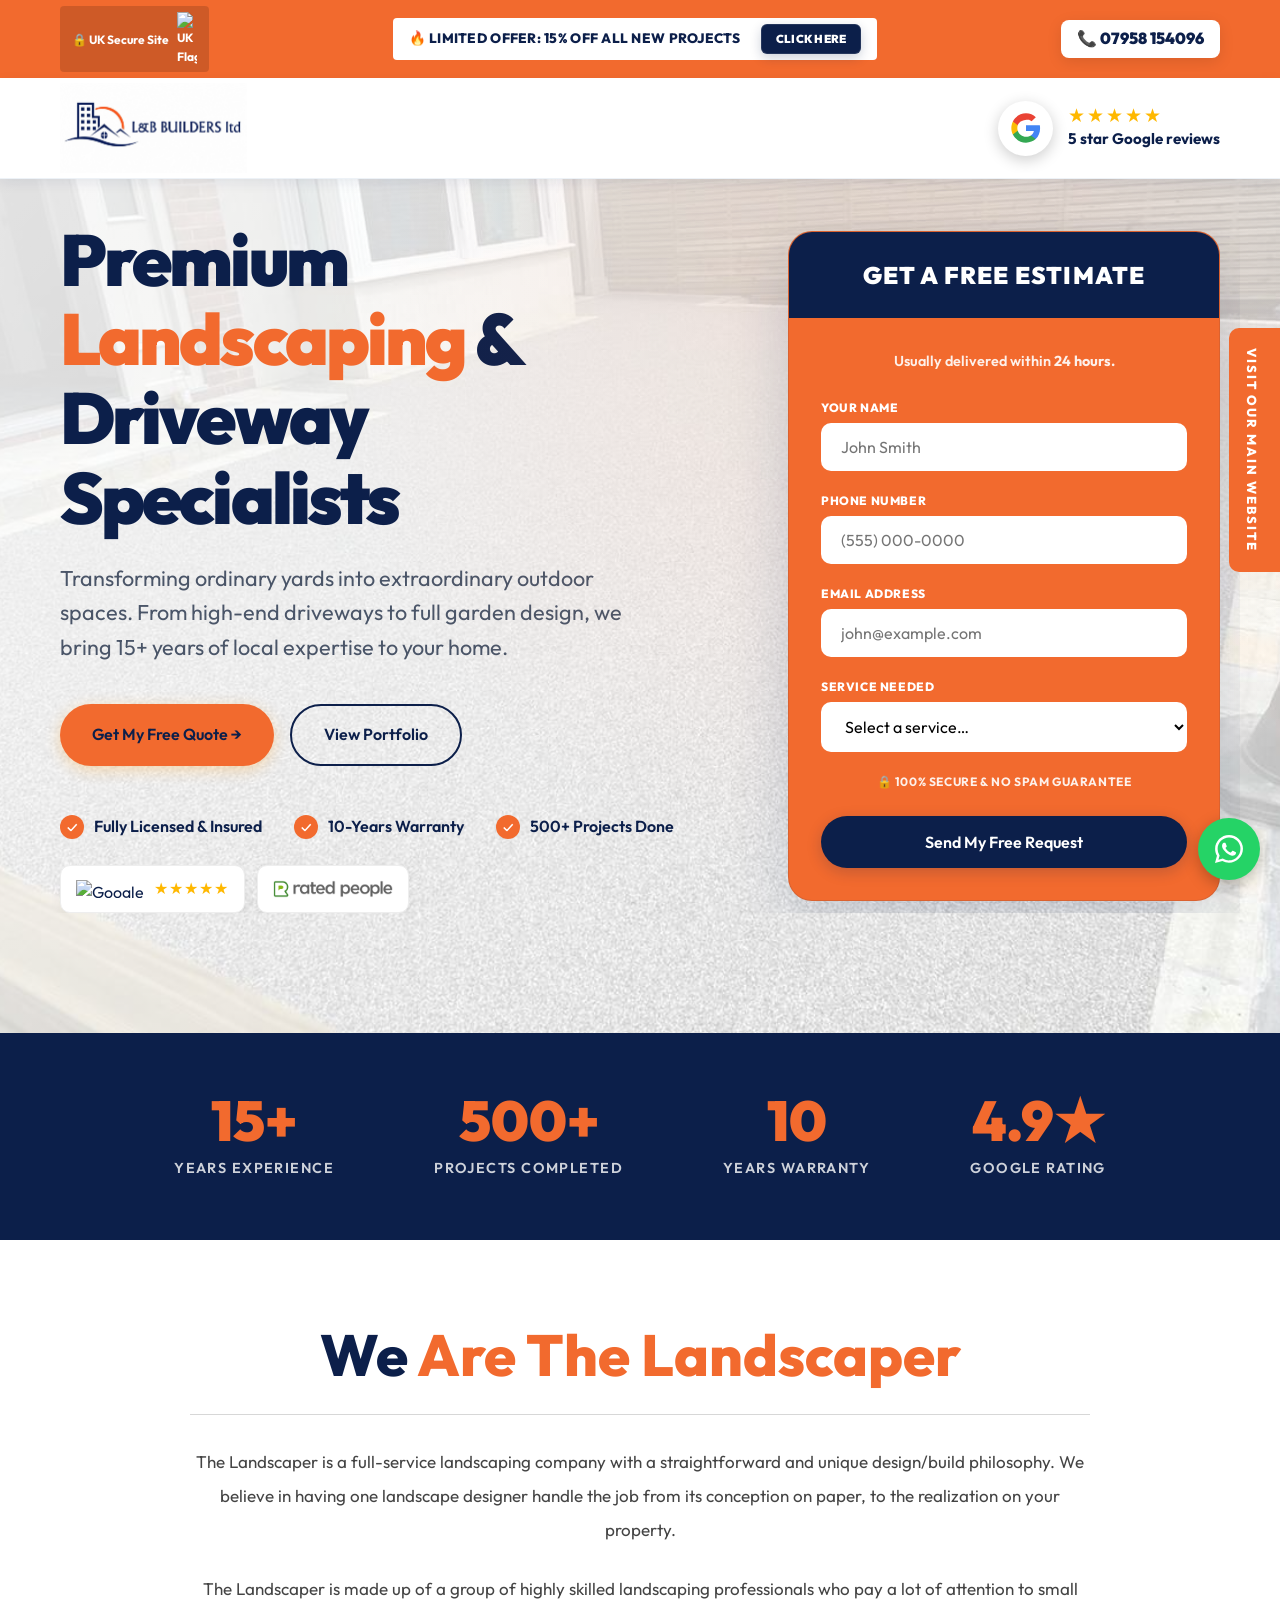
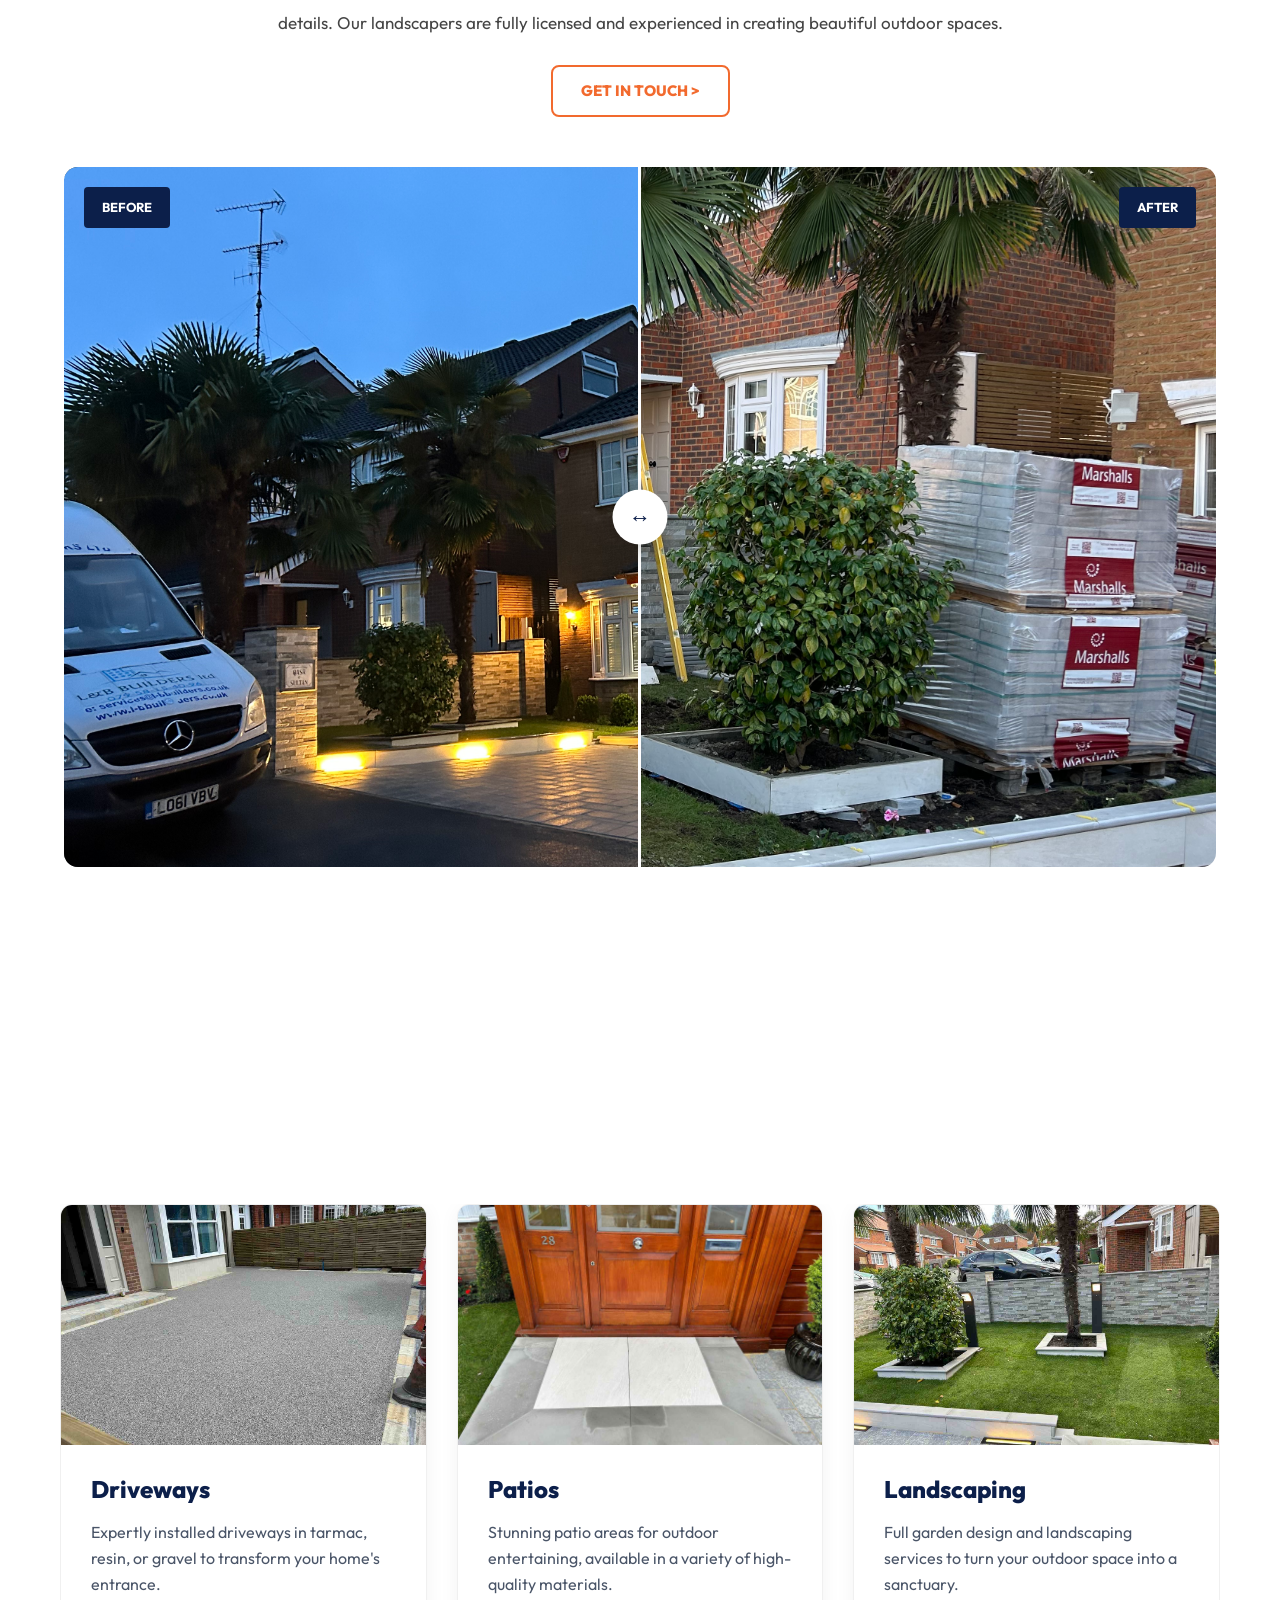
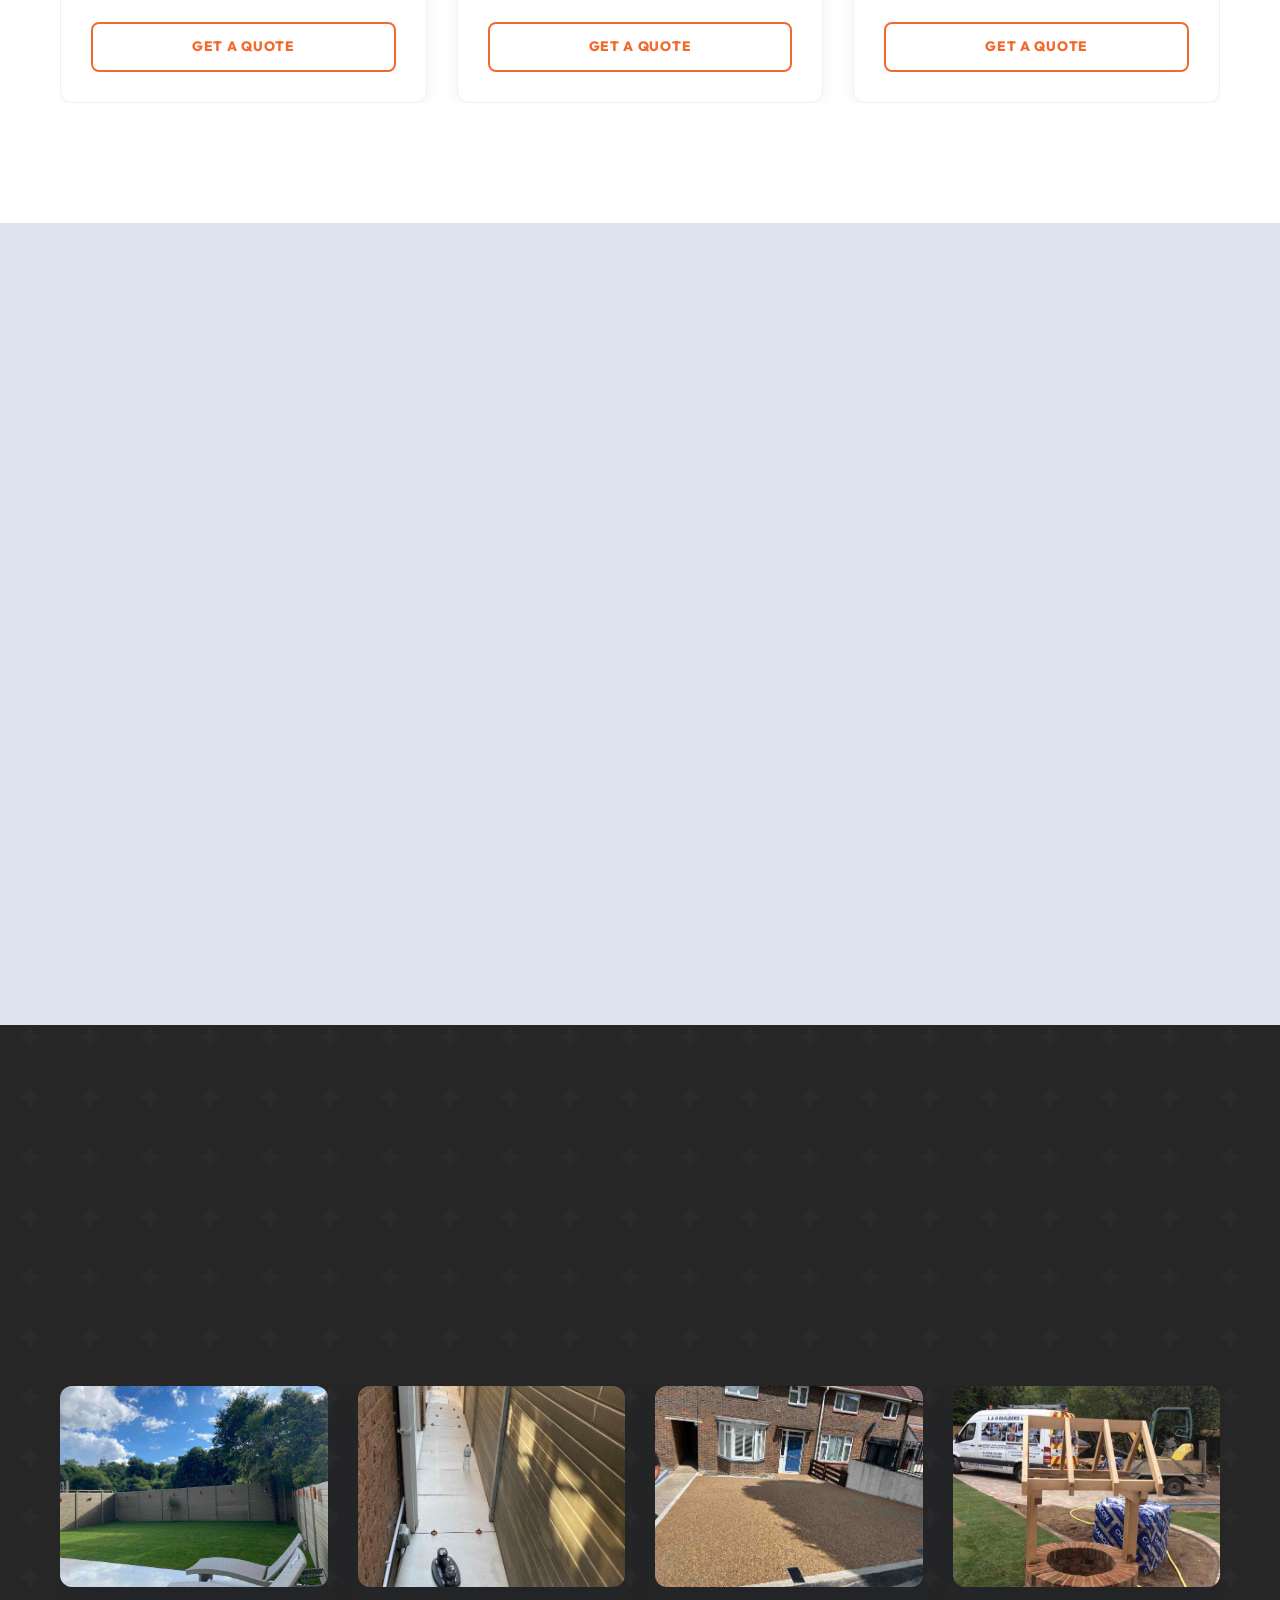
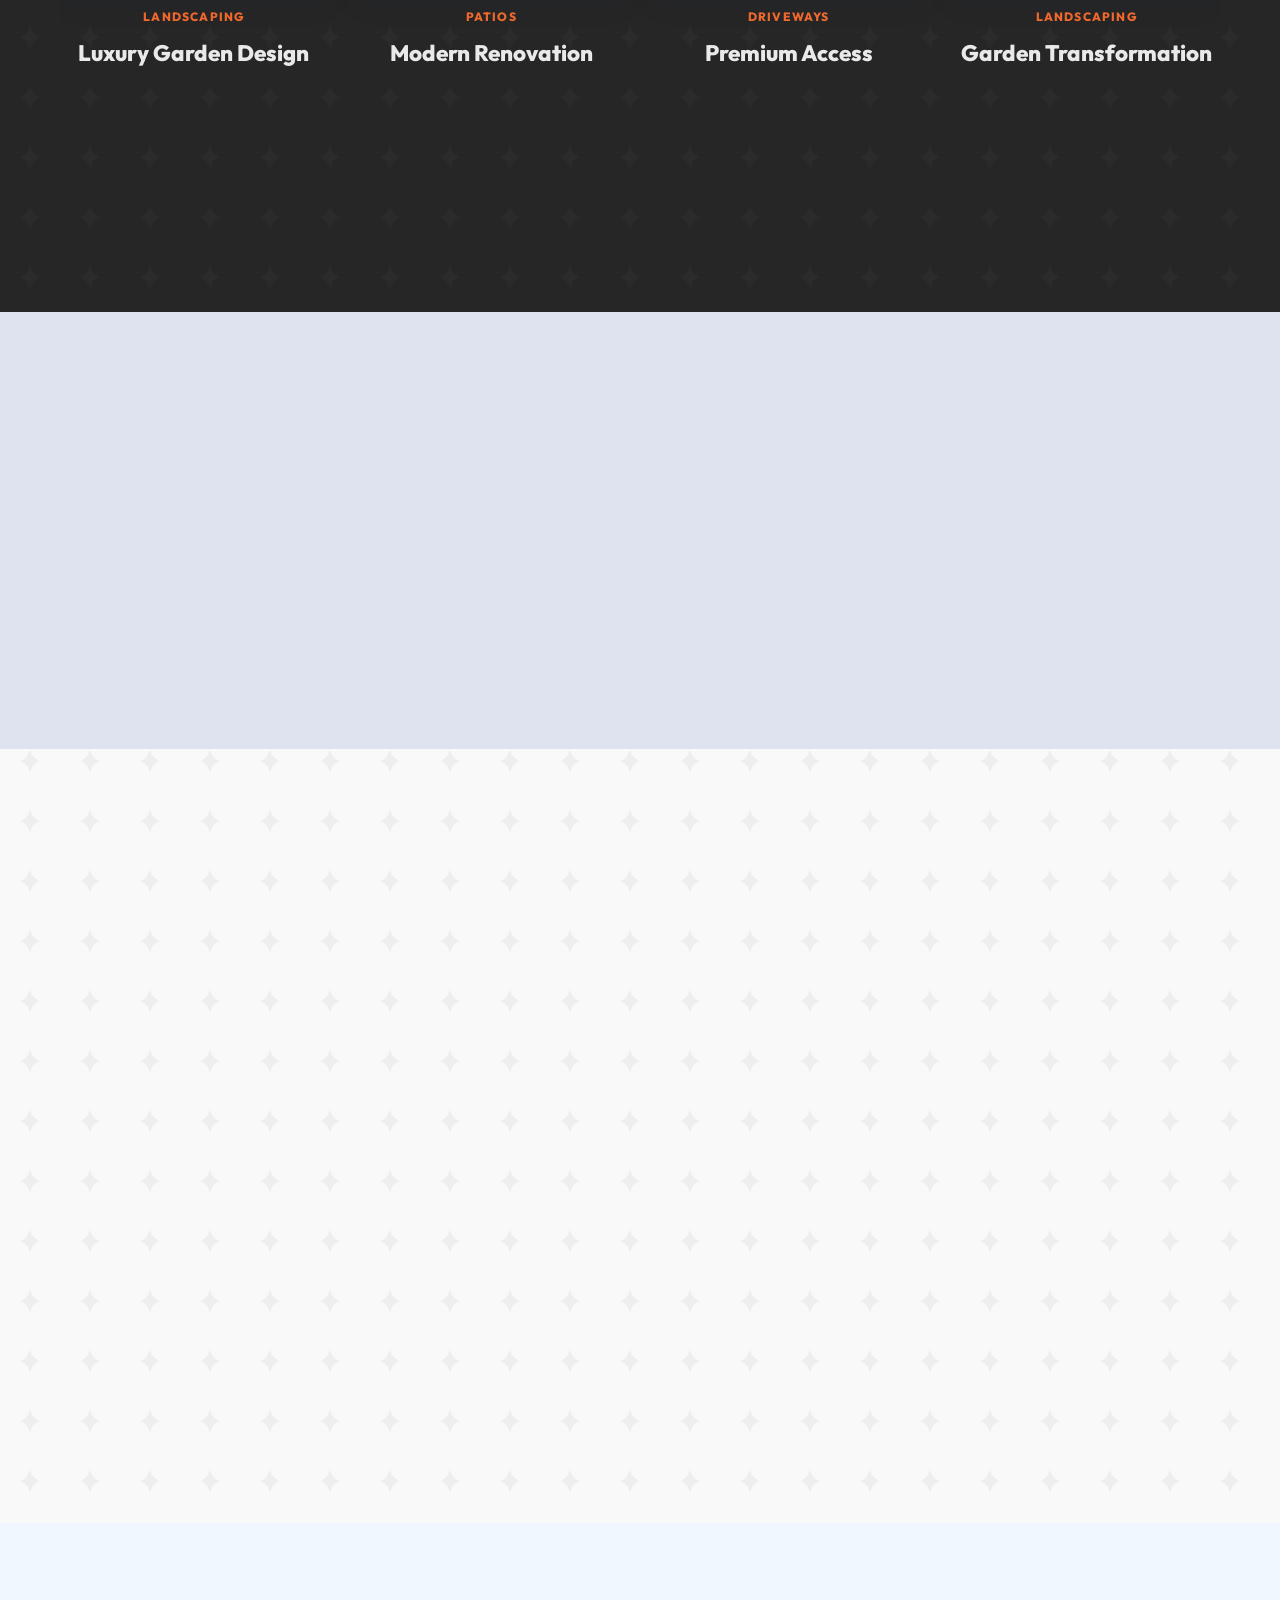
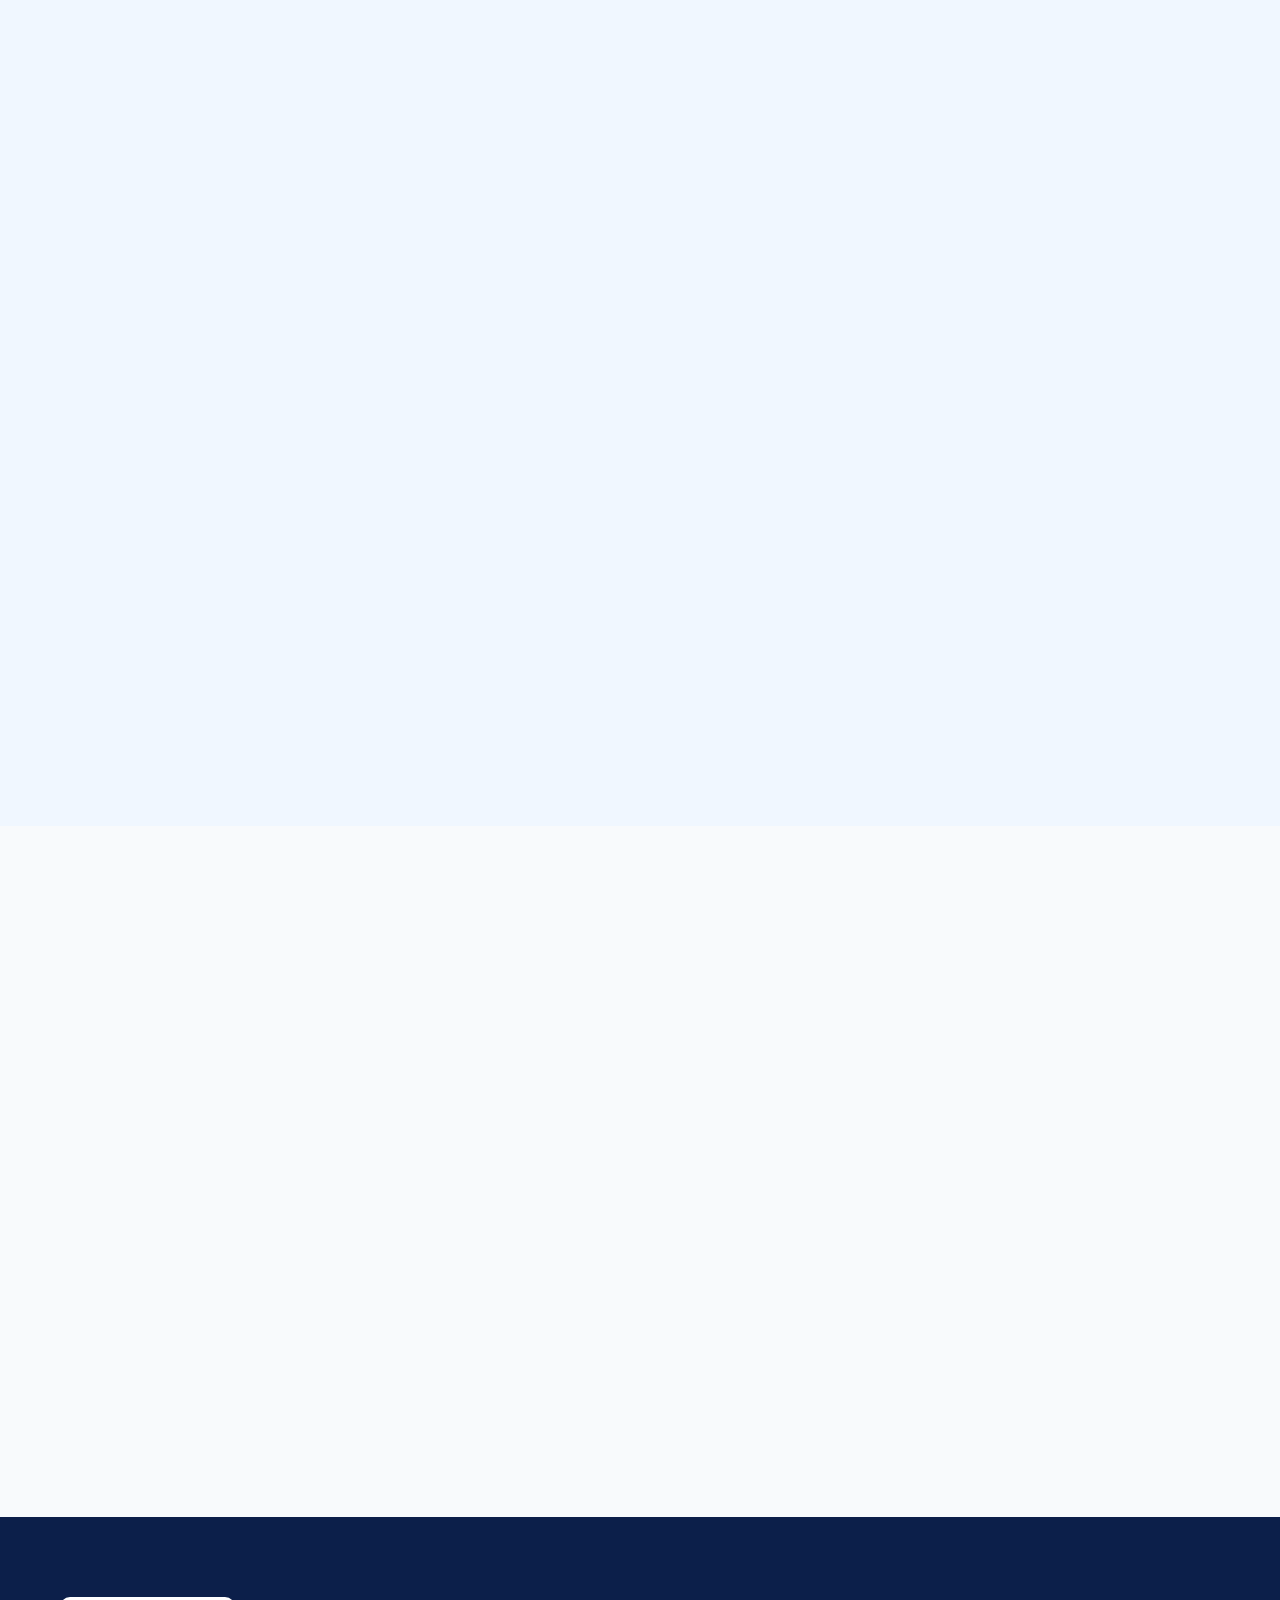
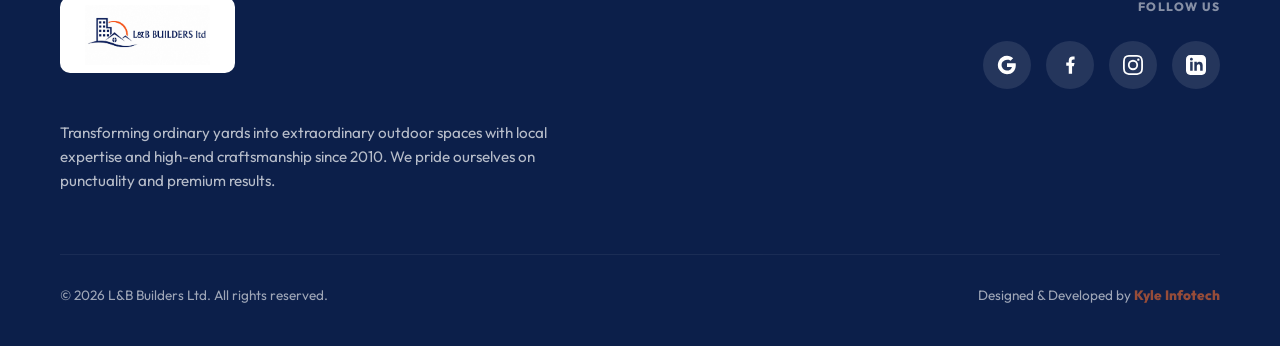
==== index.html @ 28dbb968 "changes like floating whatsapp icon" ====
<!DOCTYPE html>
<html lang="en">

<head>
    <meta charset="UTF-8" />
    <meta name="viewport" content="width=device-width, initial-scale=1.0" />
    <title>Landscaping & Driveway Services in London | Free Quote | L&B Builders Ltd</title>
    <meta name="description"
        content="Top-rated landscaping and driveway installation in London. Licensed & insured. Driveways, lawn care, hardscaping & more. Get your FREE estimate today — call (555) 000-0000." />
    <meta name="keywords"
        content="landscaping London, driveway installation London, lawn care near me, hardscaping contractor, driveway pavers, landscape design London" />
    <link rel="canonical" href="https://www.yourdomain.com/" />
    <!-- Open Graph for social/ads -->
    <meta property="og:title" content="L&B Builders Ltd — Landscaping & Driveway Experts in London" />
    <meta property="og:description"
        content="Transform your outdoor space. Expert landscaping & premium driveway installations. Free estimates. Serving London & surrounding areas." />
    <meta property="og:type" content="website" />
    <meta property="og:url" content="https://www.yourdomain.com/" />
    <!-- Google Fonts -->
    <link rel="preconnect" href="https://fonts.googleapis.com" />
    <link rel="preconnect" href="https://fonts.gstatic.com" crossorigin />
    <link href="https://fonts.googleapis.com/css2?family=Outfit:wght@300;400;500;600;700;800;900&display=swap"
        rel="stylesheet" />
    <style>
        /* ════════════════════════════════
       DESIGN SYSTEM — TOKENS
       ════════════════════════════════ */
        :root {
            /* High-Contrast Modern 2026 Palette */
            --primary: #0C1F4A;
            /* Deep Navy */
            --secondary: #F26A2E;
            /* Vibrant Orange */
            --accent: #F26A2E;
            --accent-hover: #D15622;
            --bg: #FFFFFF;
            --surface: #F8FAFC;
            --surface-dark: #EDF2F7;
            --ink: #0C1F4A;
            --ink-muted: #4A5568;

            --ff-main: 'Outfit', sans-serif;

            --shadow-sm: 0 4px 12px rgba(12, 31, 74, 0.08);
            --shadow-md: 0 12px 32px rgba(12, 31, 74, 0.12);
            --shadow-lg: 0 24px 64px rgba(12, 31, 74, 0.16);

            --radius: 12px;
            --radius-lg: 24px;
        }

        *,
        *::before,
        *::after {
            box-sizing: border-box;
            margin: 0;
            padding: 0;
        }

        html,
        body {
            max-width: 100%;
            overflow-x: hidden;
            scroll-behavior: smooth;
            position: relative;
        }

        body {
            font-family: var(--ff-main);
            background: var(--bg);
            color: var(--ink);
            -webkit-font-smoothing: antialiased;
            line-height: 1.6;
            margin: 0;
            padding: 0;
        }

        /* ─── UTILS ─── */
        .container {
            max-width: 1200px;
            margin: 0 auto;
            padding: 0 20px;
            width: 100%;
            overflow: hidden;
            /* Safety against inner overflow */
        }

        .tag {
            display: inline-block;
            font-size: .75rem;
            font-weight: 700;
            letter-spacing: .1em;
            text-transform: uppercase;
            color: var(--primary);
            background: rgba(12, 31, 74, 0.08);
            border-radius: 100px;
            padding: 6px 16px;
            margin-bottom: 16px;
        }

        .btn {
            display: inline-flex;
            align-items: center;
            justify-content: center;
            gap: 10px;
            font-family: var(--ff-main);
            font-weight: 600;
            font-size: 1rem;
            border: none;
            border-radius: 100px;
            padding: 16px 32px;
            cursor: pointer;
            text-decoration: none;
            transition: all 0.3s cubic-bezier(0.4, 0, 0.2, 1);
        }

        .btn-primary {
            background: var(--accent);
            color: var(--ink);
            box-shadow: 0 4px 15px rgba(255, 159, 28, 0.3);
        }

        .btn-primary:hover {
            background: var(--accent-hover);
            transform: translateY(-3px);
            box-shadow: 0 8px 25px rgba(255, 159, 28, 0.4);
        }

        .btn-outline {
            background: transparent;
            color: #fff;
            border: 2px solid rgba(255, 255, 255, 0.3);
        }

        .btn-outline:hover {
            background: rgba(255, 255, 255, 0.1);
            border-color: #fff;
            transform: translateY(-3px);
        }

        .btn-green {
            background: var(--primary);
            color: #fff;
            box-shadow: 0 4px 15px rgba(12, 31, 74, 0.2);
        }

        .btn-green:hover {
            background: #081533;
            transform: translateY(-3px);
            box-shadow: 0 8px 25px rgba(12, 31, 74, 0.3);
        }

        section {
            position: relative;
            padding: 100px 0;
        }

        #site-header {
            position: absolute;
            top: 0;
            left: 0;
            right: 0;
            z-index: 1000;
            transition: all 0.3s ease;
        }

        /* Top Bar (Orange) */
        .header-top {
            background: var(--secondary);
            color: #fff;
            padding: 6px 0;
            /* Reduced padding */
            font-size: 0.85rem;
            font-weight: 700;
        }

        .top-inner {
            display: flex;
            justify-content: space-between;
            align-items: center;
        }

        .top-left,
        .top-center,
        .top-right {
            display: flex;
            align-items: center;
            gap: 15px;
        }

        .security-badge {
            display: flex;
            align-items: center;
            gap: 8px;
            background: rgba(0, 0, 0, 0.15);
            padding: 6px 12px;
            border-radius: 4px;
            font-size: 0.75rem;
        }

        .status-pill {
            background: #fff;
            color: var(--primary);
            padding: 6px 16px;
            border-radius: 4px;
            display: flex;
            align-items: center;
            gap: 10px;
            text-transform: uppercase;
            font-size: 0.85rem;
            font-weight: 800;
            letter-spacing: 0.02em;
            position: relative;
        }

        .offer-cta {
            background: var(--primary);
            color: #fff;
            padding: 5px 14px;
            border-radius: 6px;
            margin-left: 10px;
            text-decoration: none;
            font-size: 0.72rem;
            font-weight: 900;
            display: inline-flex;
            align-items: center;
            justify-content: center;
            position: relative;
            overflow: hidden;
            border: 1px solid rgba(255, 255, 255, 0.1);
            transition: all 0.3s ease;
            box-shadow: 0 4px 12px rgba(12, 31, 74, 0.2);
            animation: cta-breathing 3s infinite ease-in-out;
        }

        .offer-cta::after {
            content: "";
            position: absolute;
            top: 0;
            left: -100%;
            width: 60%;
            height: 100%;
            background: linear-gradient(90deg,
                    transparent,
                    rgba(255, 255, 255, 0.3),
                    transparent);
            transform: skewX(-25deg);
            animation: premium-shimmer 2.5s infinite ease-in-out;
        }

        @keyframes premium-shimmer {
            0% {
                left: -120%;
            }

            30% {
                left: 150%;
            }

            100% {
                left: 150%;
            }
        }

        .offer-cta:hover {
            transform: translateY(-2px);
            background: var(--secondary);
            box-shadow: 0 6px 20px rgba(242, 106, 46, 0.3);
        }


        @keyframes cta-breathing {

            0%,
            100% {
                transform: scale(1, 1);
            }

            50% {
                transform: scale(1.05, 1.4);
            }
        }

        .pulse-dot {
            width: 8px;
            height: 8px;
            background: #34A853;
            border-radius: 50%;
            animation: pulse-green 2s infinite;
        }

        @keyframes pulse-green {
            0% {
                box-shadow: 0 0 0 0 rgba(52, 168, 83, 0.4);
            }

            70% {
                box-shadow: 0 0 0 10px rgba(52, 168, 83, 0);
            }

            100% {
                box-shadow: 0 0 0 0 rgba(52, 168, 83, 0);
            }
        }

        .top-phone-box {
            background: #fff;
            color: var(--primary);
            padding: 6px 16px;
            border-radius: 8px;
            display: flex;
            align-items: center;
            justify-content: center;
            gap: 10px;
            text-decoration: none;
            font-weight: 900;
            font-size: 1rem;
            box-shadow: 0 4px 15px rgba(0, 0, 0, 0.1);
            animation: phone-pulse 2s infinite;
            transition: transform 0.3s ease;
        }

        .top-phone-box:hover {
            transform: scale(1.05);
            box-shadow: 0 6px 20px rgba(0, 0, 0, 0.15);
        }



        @keyframes phone-pulse {

            0%,
            100% {
                transform: scale(1);
            }

            50% {
                transform: scale(1.05);
            }
        }

        /* Main Bar (White) */
        .header-main {
            background: #fff;
            padding: 5px 0;
            /* Significantly reduced padding */
            border-bottom: 1px solid #edf2f7;
            box-shadow: var(--shadow-sm);
        }

        .main-inner {
            display: flex;
            justify-content: space-between;
            align-items: center;
        }

        .header-logo-box {
            display: inline-block;
            text-decoration: none;
        }

        .header-logo-img {
            height: 90px;
            /* Refined 'big' size to keep header compact */
            max-width: 100%;
            width: auto;
            display: block;
        }

        /* Modern Google Badge */
        .header-google-reviews {
            display: flex;
            align-items: center;
            gap: 15px;
            color: var(--primary);
            text-decoration: none;
        }

        .g-circle {
            width: 55px;
            height: 55px;
            background: #fff;
            border-radius: 50%;
            display: flex;
            align-items: center;
            justify-content: center;
            box-shadow: 0 4px 15px rgba(0, 0, 0, 0.2);
        }

        .g-circle svg {
            width: 32px;
            height: 32px;
        }

        .g-review-info {
            display: flex;
            flex-direction: column;
            gap: 2px;
        }

        .g-stars-v2 {
            color: #FFB800;
            font-size: 1.2rem;
            letter-spacing: 2px;
            line-height: 1;
        }

        .g-text-v2 {
            font-size: 0.95rem;
            font-weight: 700;
            opacity: 1;
        }

        @media (max-width: 1000px) {
            .header-top {
                display: none;
            }

            .header-google-reviews {
                display: none;
            }

            #hero {
                padding-top: 160px;
            }
        }

        /* ════════════════════════════════
       HERO
       ════════════════════════════════ */
        #hero {
            min-height: 100vh;
            padding: 220px 0 120px;
            display: flex;
            align-items: center;
            background:
                linear-gradient(135deg, rgba(255, 255, 255, 0.9) 0%, rgba(255, 255, 255, 0.7) 100%),
                url('assets/images/driveaways.jpeg') center/cover no-repeat;
            position: relative;
            overflow: hidden;
        }

        #hero::before {
            content: '';
            position: absolute;
            inset: 0;
            background: radial-gradient(circle at 70% 30%, rgba(242, 106, 46, 0.1) 0%, transparent 50%);
            pointer-events: none;
        }

        .hero-grid {
            display: grid;
            grid-template-columns: 1.2fr 0.8fr;
            gap: 80px;
            align-items: center;
        }

        .hero-content h1 {
            font-size: clamp(3rem, 8vw, 4.5rem);
            font-weight: 900;
            line-height: 1.1;
            color: var(--primary);
            margin-bottom: 24px;
            letter-spacing: -0.04em;
        }

        .hero-content h1 em {
            font-style: normal;
            color: var(--secondary);
        }

        .hero-content p {
            font-size: 1.35rem;
            color: var(--ink-muted);
            margin-bottom: 40px;
            max-width: 600px;
        }

        .hero-btns {
            display: flex;
            gap: 16px;
            flex-wrap: wrap;
            margin-bottom: 48px;
        }

        .hero-trust {
            display: flex;
            gap: 32px;
            flex-wrap: wrap;
        }

        .trust-item {
            display: flex;
            align-items: center;
            gap: 10px;
            font-weight: 600;
            color: var(--primary);
        }

        .trust-item .tic {
            width: 24px;
            height: 24px;
            background: var(--secondary);
            color: #fff;
            border-radius: 50%;
            display: flex;
            align-items: center;
            justify-content: center;
            font-size: 0.8rem;
        }

        .hero-form-card {
            background: var(--accent);
            border-radius: var(--radius-lg);
            overflow: hidden;
            box-shadow: var(--shadow-lg);
            border: 1px solid rgba(12, 31, 74, 0.1);
        }

        .form-header {
            background: var(--primary);
            color: #fff;
            padding: 24px;
            text-align: center;
        }

        .form-header h3 {
            font-size: 1.5rem;
            font-weight: 900;
            text-transform: uppercase;
            letter-spacing: 0.05em;
            margin: 0;
        }

        .form-body {
            padding: 32px;
        }

        .hero-form-card .sub {
            color: #fff;
            margin-bottom: 24px;
            text-align: center;
            opacity: 0.9;
            font-weight: 600;
            font-size: 0.9rem;
        }

        .form-group {
            margin-bottom: 20px;
        }

        .form-group label {
            display: block;
            font-size: 0.75rem;
            font-weight: 800;
            color: #fff;
            margin-bottom: 6px;
            text-transform: uppercase;
            letter-spacing: 0.05em;
        }

        .form-group input,
        .form-group select,
        .form-group textarea {
            width: 100%;
            padding: 14px 20px;
            border: none;
            border-radius: 10px;
            font-family: var(--ff-main);
            font-size: 1rem;
            background: #fff;
            transition: all 0.3s ease;
        }

        .form-group input:focus,
        .form-group select:focus,
        .form-group textarea:focus {
            background: #fff;
            box-shadow: 0 0 0 4px rgba(12, 31, 74, 0.15);
            outline: none;
        }

        .sticker-badge {
            position: absolute;
            top: -30px;
            right: -30px;
            width: 100px;
            height: 100px;
            background: var(--primary);
            color: #fff;
            border-radius: 50%;
            display: flex;
            flex-direction: column;
            align-items: center;
            justify-content: center;
            text-align: center;
            font-weight: 900;
            font-size: 0.8rem;
            transform: rotate(15deg);
            box-shadow: var(--shadow-md);
            z-index: 10;
            border: 4px dashed rgba(255, 255, 255, 0.2);
        }

        @media (max-width: 600px) {
            .hero-form-wrap {
                overflow: hidden;
                /* Prevent badge overflow */
            }

            .sticker-badge {
                width: 80px;
                height: 80px;
                right: -10px;
                top: -10px;
                font-size: 0.7rem;
            }
        }


        @media (max-width: 900px) {
            .hero-grid {
                grid-template-columns: 1fr;
                gap: 60px;
            }

            .hero-content {
                text-align: center;
            }

            .hero-content p {
                margin-left: auto;
                margin-right: auto;
            }

            .hero-btns {
                justify-content: center;
            }

            .hero-trust {
                justify-content: center;
            }
        }

        /* ════════════════════════════════
       STATS BAR
       ════════════════════════════════ */
        #stats {
            background: var(--primary);
            padding: 60px 0;
            color: #fff;
        }

        .stats-inner {
            display: flex;
            justify-content: center;
            flex-wrap: wrap;
            gap: 100px;
            max-width: 1000px;
            margin: 0 auto;
        }

        .stat-item {
            text-align: center;
            border: none;
        }

        .stat-num {
            font-size: 3.5rem;
            font-weight: 900;
            color: var(--accent);
            line-height: 1;
            margin-bottom: 8px;
        }

        .stat-label {
            font-size: 0.9rem;
            font-weight: 600;
            text-transform: uppercase;
            letter-spacing: 0.1em;
            opacity: 0.8;
        }

        @media (max-width: 768px) {
            .stats-inner {
                gap: 50px;
            }
        }

        @media (max-width: 480px) {
            .stats-inner {
                flex-direction: column;
                gap: 40px;
            }

            .stat-num {
                font-size: 2.8rem;
            }
        }

        /* ════════════════════════════════
       ABOUT / PHILOSOPHY SECTION
       ════════════════════════════════ */
        #about-philosophy {
            padding: 100px 0;
            background: #f7f7f7;
        }

        .about-top-grid {
            display: grid;
            grid-template-columns: 1fr 1fr;
            gap: 60px;
            align-items: center;
            margin-bottom: 80px;
        }

        .about-content h2 {
            font-size: 3rem;
            font-weight: 800;
            color: var(--primary);
            margin-bottom: 24px;
            line-height: 1.1;
        }

        .about-content h2 span {
            color: var(--secondary);
        }

        .about-content .divider {
            width: 100%;
            height: 1px;
            background: #eee;
            border: none;
            border-top: 1px dashed #ccc;
            margin: 30px 0;
        }

        .about-content p {
            color: var(--ink-muted);
            margin-bottom: 24px;
            font-size: 1.15rem;
            line-height: 1.7;
        }

        .btn-text {
            color: var(--secondary);
            text-decoration: none;
            font-weight: 800;
            text-transform: uppercase;
            font-size: 0.9rem;
            letter-spacing: 0.05em;
            display: inline-flex;
            align-items: center;
            gap: 8px;
            transition: gap 0.3s ease;
        }

        .btn-text:hover {
            gap: 12px;
        }

        .comparison-container {
            position: relative;
            width: 100%;
            height: 500px;
            overflow: hidden;
            border-radius: 12px;
        }

        .comparison-container img {
            width: 100%;
            height: 100%;
            object-fit: cover;
            display: block;
        }

        /* Overlay */

        .comparison-overlay {
            position: absolute;
            top: 0;
            left: 0;
            width: 50%;
            height: 100%;
            overflow: hidden;
            z-index: 2;
            border-right: 3px solid #fff;
        }

        .comparison-overlay img {
            width: 100%;
            height: 100%;
            object-fit: cover;
        }

        /* Handle */

        .comparison-handle {
            position: absolute;
            top: 0;
            left: 50%;
            width: 3px;
            height: 100%;
            background: #fff;
            z-index: 3;
            transform: translateX(-50%);
        }

        .comparison-handle::after {
            content: '⇆';
            position: absolute;
            top: 50%;
            left: 50%;
            transform: translate(-50%, -50%);
            width: 50px;
            height: 50px;
            background: #fff;
            border-radius: 50%;
            display: flex;
            align-items: center;
            justify-content: center;
            font-size: 20px;
            box-shadow: 0 5px 15px rgba(0, 0, 0, 0.25);
        }

        /* Input */

        .comparison-slider-input {
            position: absolute;
            inset: 0;
            width: 100%;
            height: 100%;
            opacity: 0;
            cursor: ew-resize;
            z-index: 5;
        }

        /* Labels */

        .comparison-label {
            position: absolute;
            top: 20px;
            padding: 8px 16px;
            background: #0C1F4A;
            color: #fff;
            font-size: 13px;
            font-weight: 700;
            border-radius: 4px;
            z-index: 6;
        }

        .label-before {
            left: 20px;
        }

        .label-after {
            right: 20px;
        }

        /* Responsive */

        @media(max-width:768px) {

            .comparison-container {
                height: 350px;
            }

            .comparison-handle::after {
                width: 40px;
                height: 40px;
                font-size: 16px;
            }

        }

        @media (max-width: 900px) {
            .about-top-grid {
                grid-template-columns: 1fr;
                gap: 40px;
                text-align: center;
            }

            .about-content h2 {
                font-size: 2.2rem;
            }

            .btn-text {
                justify-content: center;
            }
        }

        /* Why Choose Us V2 */
        #why-us {
            background: #DFE3F0;
            color: #fff;
            padding: 120px 0;
        }

        .why-header {
            margin-bottom: 60px;
            text-align: left;
        }

        .why-header h2 {
            font-size: 3rem;
            font-weight: 800;
            color: var(--primary);
        }

        .why-header h2 span {
            color: var(--secondary);
        }

        .features-grid {
            display: grid;
            grid-template-columns: repeat(3, 1fr);
            gap: 30px;
        }

        .feature-card {
            background: #fff;
            padding: 40px;
            border: 1px solid #eee;
            border-radius: 4px;
            transition: all 0.3s ease;
            display: flex;
            flex-direction: column;
            gap: 15px;
        }

        .feature-card:hover {
            box-shadow: var(--shadow-md);
            transform: translateY(-5px);
            border-color: var(--secondary);
        }

        .feature-card-head {
            display: flex;
            align-items: center;
            gap: 15px;
        }

        .feature-icon {
            width: 40px;
            height: 40px;
            color: var(--secondary);
            flex-shrink: 0;
        }

        .feature-card h3 {
            font-size: 1.4rem;
            font-weight: 800;
            color: var(--primary);
            margin: 0;
        }

        .feature-card p {
            color: var(--ink-muted);
            font-size: 0.95rem;
            line-height: 1.6;
            margin: 0;
        }

        /* ════════════════════════════════
        SERVICES SLIDER V4
        ════════════════════════════════ */
        #services {
            background: var(--bg);
            padding: 120px 0;
        }

        .services-header-v2 {
            display: flex;
            justify-content: space-between;
            align-items: center;
            margin-bottom: 60px;
        }

        .services-header-v2 h2 {
            font-size: 3rem;
            font-weight: 800;
            color: var(--primary);
            margin: 0;
        }

        .services-header-v2 h2 span {
            color: var(--secondary);
        }

        .services-viewport {
            overflow: hidden;
            width: 100%;
            cursor: grab;
        }

        .services-viewport:active {
            cursor: grabbing;
        }

        .services-track {
            display: flex;
            gap: 30px;
            transition: transform 0.6s cubic-bezier(0.165, 0.84, 0.44, 1);
        }

        .service-card-v2 {
            flex: 0 0 calc(33.333% - 20px);
            background: #fff;
            border-radius: 12px;
            overflow: hidden;
            box-shadow: 0 4px 20px rgba(0, 0, 0, 0.05);
            padding: 0 0 30px 0;
            display: flex;
            flex-direction: column;
            transition: all 0.3s ease;
            border: 1px solid #f0f0f0;
        }

        .service-card-v2:hover {
            transform: translateY(-8px);
            box-shadow: 0 10px 30px rgba(12, 31, 74, 0.1);
        }

        .service-img-v2 {
            width: 100%;
            height: 240px;
            overflow: hidden;
            margin-bottom: 25px;
        }

        .service-img-v2 img {
            width: 100%;
            height: 100%;
            object-fit: cover;
            transition: transform 0.5s ease;
        }

        .service-card-v2:hover .service-img-v2 img {
            transform: scale(1.1);
        }

        .service-card-v2 h3 {
            font-size: 1.5rem;
            font-weight: 800;
            color: var(--primary);
            padding: 0 30px;
            margin-bottom: 12px;
        }

        .service-card-v2 p {
            font-size: 1rem;
            color: var(--ink-muted);
            padding: 0 30px;
            margin-bottom: 25px;
            line-height: 1.6;
            flex-grow: 1;
        }

        .service-link-v2 {
            margin: 0 30px;
            display: inline-flex;
            align-items: center;
            justify-content: center;
            padding: 12px 25px;
            background: transparent;
            color: var(--secondary);
            border: 2px solid var(--secondary);
            border-radius: 8px;
            text-decoration: none;
            font-weight: 800;
            text-transform: uppercase;
            font-size: 0.85rem;
            letter-spacing: 0.05em;
            transition: all 0.3s ease;
        }

        .service-link-v2:hover {
            background: var(--secondary);
            color: #fff;
            box-shadow: 0 4px 15px rgba(242, 106, 46, 0.3);
        }

        @media (max-width: 1000px) {
            .service-card-v2 {
                flex: 0 0 calc(50% - 15px);
            }

            .services-header-v2 h2 {
                font-size: 2.2rem;
            }
        }

        @media (max-width: 1024px) {
            .service-card-v2 {
                flex: 0 0 100%;
            }

            .services-track {
                gap: 0 !important;
            }

            .services-header-v2 {
                flex-direction: column;
                align-items: center;
                gap: 30px;
            }
        }

        @media (max-width: 1024px) {
            .features-grid {
                grid-template-columns: repeat(2, 1fr);
            }
        }

        @media (max-width: 700px) {
            .features-grid {
                grid-template-columns: 1fr;
            }

            .why-header {
                text-align: center;
            }

            .why-header h2 {
                font-size: 2.2rem;
            }
        }

        /* ════════════════════════════════
        .service-link-alt:hover {
            background: var(--secondary);
            color: #fff;
            transform: translateY(-2px);
            box-shadow: 0 4px 15px rgba(242, 106, 46, 0.2);
            text-decoration: none;
        }

        @media (max-width: 1200px) {
            .services-grid {
                grid-template-columns: repeat(2, 1fr);
            }
        }

        @media (max-width: 768px) {
            .services-grid {
                grid-template-columns: 1fr;
                gap: 20px;
            }
        }

        /* ════════════════════════════════
       WHY US
       ════════════════════════════════ */
        #why-us {
            background: #DFE3F0;
            color: #fff;
            padding: 120px 0;
        }

        .why-grid {
            display: grid;
            grid-template-columns: 1fr 1fr;
            gap: 100px;
            align-items: center;
        }

        .why-item {
            display: flex;
            gap: 24px;
            margin-bottom: 40px;
        }

        .why-num {
            font-size: 3rem;
            font-weight: 900;
            color: var(--primary);
            opacity: 0.15;
            line-height: 1;
        }

        .why-text h4 {
            font-size: 1.4rem;
            font-weight: 800;
            margin-bottom: 12px;
            color: var(--primary);
        }

        .why-text p {
            color: var(--ink-muted);
        }

        @media (max-width: 900px) {
            .why-grid {
                grid-template-columns: 1fr;
                gap: 60px;
            }
        }

        /* ════════════════════════════════
       GALLERY
       ════════════════════════════════ */
        /* ════════════════════════════════
       GALLERY V3 (Project Galleries)
       ════════════════════════════════ */
        #gallery {
            background-color: #262626;
            background-image: url("data:image/svg+xml,%3Csvg width='60' height='60' viewBox='0 0 60 60' xmlns='http://www.w3.org/2000/svg'%3E%3Cpath d='M30 0c1.5 6 4 10 10 12-6 2-8.5 6-10 12-1.5-6-4-10-10-12 6-2 8.5-6 10-12z' fill='%23333' fill-opacity='0.4' fill-rule='evenodd'/%3E%3C/svg%3E");
            padding: 120px 0;
            color: #fff;
        }

        .gallery-header {
            text-align: center;
            margin-bottom: 80px;
        }

        .gallery-header h2 {
            font-size: 3.5rem;
            font-weight: 800;
            color: #fff;
            margin-bottom: 20px;
        }

        .gallery-header h2 span {
            color: var(--secondary);
        }

        .gallery-header p {
            max-width: 600px;
            margin: 0 auto;
            color: rgba(255, 255, 255, 0.6);
            font-size: 1rem;
            line-height: 1.6;
        }

        .gallery-viewport {
            overflow: hidden;
            width: 100%;
            margin-bottom: 60px;
            cursor: grab;
        }

        .gallery-viewport:active {
            cursor: grabbing;
        }

        .gallery-v3-grid {
            display: grid;
            grid-auto-flow: column;
            grid-auto-columns: calc(25% - 22.5px);
            gap: 30px;
            transition: transform 0.8s cubic-bezier(0.65, 0, 0.35, 1);
            margin-bottom: 0;
        }

        @media (max-width: 1024px) {
            .gallery-v3-grid {
                display: flex !important;
                grid-auto-flow: unset !important;
                grid-auto-columns: unset !important;
                gap: 0 !important;
            }

            .gallery-v3-card {
                flex: 0 0 100% !important;
                width: 100% !important;
                min-width: 100% !important;
            }
        }

        .gallery-v3-card {
            text-align: center;
            transition: all 0.4s cubic-bezier(0.165, 0.84, 0.44, 1);
            cursor: pointer;
            width: 100%;
        }

        .gallery-v3-card:hover {
            transform: translateY(-10px);
        }

        .gallery-v3-img-wrap {
            position: relative;
            overflow: hidden;
            border-radius: 12px;
            margin-bottom: 20px;
            box-shadow: var(--shadow-md);
            aspect-ratio: 4/3;
        }

        .gallery-v3-img {
            width: 100%;
            height: 100%;
            object-fit: cover;
            transition: transform 0.6s ease;
        }

        .gallery-v3-card:hover .gallery-v3-img {
            transform: scale(1.1);
        }

        .gallery-overlay {
            position: absolute;
            inset: 0;
            background: rgba(12, 31, 74, 0.6);
            display: flex;
            align-items: center;
            justify-content: center;
            opacity: 0;
            transition: opacity 0.3s ease;
            color: #fff;
            font-size: 1.5rem;
        }

        .gallery-v3-card:hover .gallery-overlay {
            opacity: 1;
        }

        /* PREMIUM LIGHTBOX (Screenshot Style) */
        .lightbox {
            position: fixed;
            inset: 0;
            background: rgba(15, 15, 15, 0.98);
            z-index: 3000;
            display: none;
            align-items: center;
            justify-content: center;
            backdrop-filter: blur(20px);
            user-select: none;
        }

        .lightbox.active {
            display: flex;
        }

        .lightbox-top-bar {
            position: absolute;
            top: 0;
            left: 0;
            right: 0;
            height: 60px;
            background: rgba(0, 0, 0, 0.5);
            display: flex;
            justify-content: space-between;
            align-items: center;
            padding: 0 25px;
            color: #fff;
            z-index: 3002;
        }

        .lb-counter {
            font-size: 0.9rem;
            font-weight: 600;
            opacity: 0.8;
        }

        .lb-actions {
            display: flex;
            gap: 20px;
            font-size: 1.2rem;
        }

        .lb-action-btn {
            cursor: pointer;
            opacity: 0.7;
            transition: opacity 0.3s ease;
        }

        .lb-action-btn:hover {
            opacity: 1;
        }

        .lightbox-content {
            position: relative;
            width: 100%;
            height: 100%;
            display: flex;
            align-items: center;
            justify-content: center;
            padding: 80px;
        }

        .lightbox-img {
            max-width: 90%;
            max-height: 85vh;
            object-fit: contain;
            box-shadow: 0 20px 60px rgba(0, 0, 0, 0.5);
            border: 4px solid #fff;
            background: #fff;
            transition: transform 0.3s ease;
        }

        .lb-nav {
            position: absolute;
            top: 50%;
            transform: translateY(-50%);
            width: 60px;
            height: 60px;
            background: rgba(255, 255, 255, 0.05);
            border-radius: 50%;
            display: flex;
            align-items: center;
            justify-content: center;
            color: #fff;
            font-size: 1.5rem;
            cursor: pointer;
            transition: all 0.3s ease;
            z-index: 3005;
        }

        .lb-nav:hover {
            background: rgba(255, 255, 255, 0.2);
        }

        .lb-prev {
            left: 30px;
        }

        .lb-next {
            right: 30px;
        }

        @media (max-width: 768px) {
            .lb-nav {
                width: 45px;
                height: 45px;
            }

            .lb-prev {
                left: 10px;
            }

            .lb-next {
                right: 10px;
            }

            .lightbox-img {
                max-width: 95%;
                border-width: 2px;
            }
        }

        .gallery-v3-tag {
            color: var(--secondary);
            font-weight: 800;
            font-size: 0.75rem;
            text-transform: uppercase;
            letter-spacing: 0.1em;
            margin-bottom: 10px;
            display: block;
        }

        .gallery-v3-title {
            font-size: 1.4rem;
            font-weight: 800;
            color: #fff;
            opacity: 0.9;
        }

        .gallery-nav {
            display: flex;
            justify-content: center;
            gap: 2px;
        }

        .nav-btn {
            width: 60px;
            height: 60px;
            background: var(--secondary);
            color: #fff;
            border: none;
            display: flex;
            align-items: center;
            justify-content: center;
            font-size: 1.2rem;
            cursor: pointer;
            transition: background 0.3s ease;
        }

        .nav-btn:hover {
            background: var(--accent-hover);
        }

        .nav-btn.prev {
            border-radius: 4px 0 0 4px;
            position: relative;
        }

        .nav-btn.next {
            border-radius: 0 4px 4px 0;
        }

        .nav-divider {
            width: 1px;
            background: rgba(255, 255, 255, 0.2);
            height: 100%;
        }

        @media (max-width: 1100px) {
            .gallery-v3-grid {
                grid-template-columns: repeat(2, 1fr);
            }
        }

        @media (max-width: 600px) {
            .gallery-v3-grid {
                grid-template-columns: 1fr;
            }

            .gallery-header h2 {
                font-size: 2.5rem;
            }
        }

        /* ════════════════════════════════
       PROCESS
       ════════════════════════════════ */
        #process {
            background: #fff;
        }

        .process-steps {
            display: grid;
            grid-template-columns: repeat(3, 1fr);
            gap: 40px;
        }

        .process-step {
            text-align: center;
        }

        .step-bubble {
            width: 80px;
            height: 80px;
            background: var(--surface);
            border-radius: 50%;
            display: flex;
            align-items: center;
            justify-content: center;
            font-size: 2rem;
            font-weight: 900;
            color: var(--primary);
            margin: 0 auto 24px;
            box-shadow: var(--shadow-sm);
        }

        .process-step h4 {
            font-size: 1.4rem;
            font-weight: 800;
            color: var(--primary);
            margin-bottom: 12px;
        }

        .process-step p {
            color: var(--ink-muted);
        }

        @media (max-width: 768px) {
            .process-steps {
                grid-template-columns: 1fr;
            }
        }

        /* ════════════════════════════════
       TESTIMONIALS V2
       ════════════════════════════════ */
        #testimonials {
            background-color: #f9f9f9;
            background-image: url("data:image/svg+xml,%3Csvg width='60' height='60' viewBox='0 0 60 60' xmlns='http://www.w3.org/2000/svg'%3E%3Cpath d='M30 0c1.5 6 4 10 10 12-6 2-8.5 6-10 12-1.5-6-4-10-10-12 6-2 8.5-6 10-12z' fill='%23eee' fill-opacity='1' fill-rule='evenodd'/%3E%3C/svg%3E");
            padding: 120px 0;
        }

        .testimonials-header {
            display: flex;
            justify-content: space-between;
            align-items: flex-end;
            margin-bottom: 60px;
            border-bottom: 1px dashed #ddd;
            padding-bottom: 20px;
        }

        .testimonials-header h2 {
            font-size: 3.5rem;
            font-weight: 800;
            color: var(--primary);
            margin: 0;
        }

        .testimonials-header h2 span {
            color: var(--secondary);
        }

        .testimonial-viewport {
            overflow: hidden;
            width: 100%;
            cursor: grab;
        }

        .testimonial-viewport:active {
            cursor: grabbing;
        }

        .testimonials-v2-grid {
            display: grid;
            grid-auto-flow: column;
            grid-auto-columns: calc(50% - 20px);
            gap: 40px;
            transition: transform 0.8s cubic-bezier(0.65, 0, 0.35, 1);
        }

        @media (max-width: 1024px) {
            .testimonials-v2-grid {
                display: flex !important;
                grid-auto-flow: unset !important;
                grid-auto-columns: unset !important;
                gap: 0 !important;
            }

            .testimonial-v2-card {
                flex: 0 0 100% !important;
                width: 100% !important;
                min-width: 100% !important;
            }
        }

        .testimonial-v2-card {
            display: flex;
            flex-direction: column;
        }

        .t-content-box {
            background: #fff;
            padding: 50px;
            position: relative;
            margin-bottom: 30px;
            box-shadow: 0 5px 20px rgba(0, 0, 0, 0.05);
            border-radius: 4px;
        }

        .t-content-box::after {
            content: '';
            position: absolute;
            bottom: -15px;
            left: 40px;
            width: 30px;
            height: 30px;
            background: #fff;
            transform: rotate(45deg);
            box-shadow: 5px 5px 10px rgba(0, 0, 0, 0.02);
        }

        .t-quote-icon {
            position: absolute;
            top: 30px;
            left: 30px;
            font-size: 4rem;
            color: #eee;
            line-height: 1;
            font-family: serif;
        }

        .t-text {
            font-style: italic;
            color: var(--ink-muted);
            font-size: 1.2rem;
            line-height: 1.8;
            position: relative;
            z-index: 1;
        }

        .t-author-info {
            padding-left: 40px;
        }

        .t-name {
            font-size: 1.2rem;
            font-weight: 800;
            color: var(--primary);
            display: block;
            margin-bottom: 4px;
        }

        .t-location {
            font-size: 0.9rem;
            font-weight: 800;
            color: var(--secondary);
        }

        @media (max-width: 1024px) {
            .testimonials-header {
                flex-direction: column;
                align-items: center;
                text-align: center;
                gap: 30px;
            }

            .testimonials-header h2 {
                font-size: 2.5rem;
            }
        }

        /* ════════════════════════════════
       CTA BANNER
       ════════════════════════════════ */
        #cta-banner {
            position: relative;
            padding: 100px 0;
            background: #DFE3F0;
            color: #fff;
            text-align: center;
        }

        #cta-banner::before {
            content: '';
            position: absolute;
            inset: 0;
            background: #DFE3F0;
            /* Deep Navy Overlay */
            z-index: 1;
        }

        #cta-banner .container {
            position: relative;
            z-index: 2;
        }

        #cta-banner h2 {
            font-size: 2.2rem;
            font-weight: 800;
            color: #0C1F4A !important;
            margin-bottom: 15px;
            line-height: 1.3;
        }

        #cta-banner p {
            font-size: 1.4rem;
            font-weight: 800;
            color: #0C1F4A !important;

            margin-bottom: 40px;
            opacity: 0.9;
        }

        .cta-btns {
            display: flex;
            justify-content: center;
            gap: 20px;
        }

        .btn-ghost {
            padding: 14px 28px;
            border: 2px solid white;
            color: #D15622;
            background-color: white;
            text-decoration: none;
            font-weight: 800;
            text-transform: uppercase;
            font-size: 0.85rem;
            letter-spacing: 0.1em;
            border-radius: 4px;
            transition: all 0.3s ease;
        }



        @media (max-width: 768px) {
            #cta-banner h2 {
                font-size: 1.8rem;
            }

            #cta-banner p {
                font-size: 1.2rem;
            }

            .cta-btns {
                flex-direction: column;
                align-items: center;
            }

            .btn-ghost {
                width: 100%;
                max-width: 300px;
            }
        }

        /* ════════════════════════════════
       SERVICE AREAS V3 (Editorial Split)
       ════════════════════════════════ */

        /* ════════════════════════════════
        SERVICE COVERAGE (Modern Hub)
        ════════════════════════════════ */
        /* ════════════════════════════════
        AREAS WE COVER (Reference Style)
        ════════════════════════════════ */
        #areas {
            background: #f0f7ff;
            /* Very light blue tint from reference */
            padding: 100px 0;
            text-align: center;
        }

        .areas-header-v4 {
            margin-bottom: 50px;
        }

        .areas-header-v4 h2 {
            font-size: 3rem;
            font-weight: 800;
            color: #007bff;
            /* The blue from the screenshot */
            margin-bottom: 20px;
        }

        /* Use brand navy instead of the blue if they want 'our color combination' */
        .areas-header-v4 h2.brand-navy {
            color: var(--primary);
        }

        .areas-info-text {
            max-width: 800px;
            margin: 0 auto 30px;
            font-size: 1.1rem;
            color: var(--ink-muted);
            line-height: 1.6;
        }

        @media (max-width: 900px) {
            .areas-header-v4 {
                text-align: center;
            }

            .areas-header-v4 h2 {
                font-size: 2.2rem;
            }

            .areas-list-v4 {
                padding-left: 0;
                grid-template-columns: repeat(2, 1fr);
            }
        }

        @media (max-width: 600px) {
            .areas-list-v4 {
                grid-template-columns: 1fr;
                gap: 12px;
            }

            .area-item-v4 {
                justify-content: center;
            }
        }

        .areas-contact-v4 {
            font-size: 1.15rem;
            font-weight: 700;
            color: var(--primary);
            margin-bottom: 60px;
        }

        .areas-contact-v4 span {
            color: var(--ink);
            font-weight: 900;
        }

        .areas-list-v4 {
            display: grid;
            grid-template-columns: repeat(4, 1fr);
            gap: 15px 20px;
            max-width: 1100px;
            margin: 0 auto;
            padding-left: 20px;
            text-align: left;
        }

        .area-item-v4 {
            display: flex;
            align-items: center;
            justify-content: flex-start;
            gap: 8px;
            font-size: 0.95rem;
            font-weight: 700;
            color: var(--primary);
            background: rgba(255, 255, 255, 0.6);
            padding: 8px 16px;
            border-radius: 10px;
            border: 1px solid rgba(242, 106, 46, 0.1);
            box-shadow: 0 4px 15px rgba(242, 106, 46, 0.05);
            transition: all 0.4s cubic-bezier(0.175, 0.885, 0.32, 1.275);
            backdrop-filter: blur(5px);
            width: fit-content;
            min-width: 140px;
        }

        .area-item-v4:hover {
            transform: translateY(-3px) scale(1.02);
            background: #fff;
            border-color: var(--secondary);
            box-shadow: 0 8px 25px rgba(242, 106, 46, 0.15);
            color: var(--secondary);
        }

        .area-icon-v4 {
            color: var(--secondary);
            font-size: 1.2rem;
            flex-shrink: 0;
            filter: drop-shadow(0 0 5px rgba(242, 106, 46, 0.4));
            animation: pin-float 3s ease-in-out infinite;
        }

        @keyframes pin-float {

            0%,
            100% {
                transform: translateY(0);
            }

            50% {
                transform: translateY(-2px);
            }
        }

        @media (max-width: 900px) {
            .areas-list-v4 {
                grid-template-columns: repeat(2, 1fr);
                padding: 0 20px;
                gap: 15px;
            }
        }

        @media (max-width: 600px) {
            .areas-list-v4 {
                grid-template-columns: 1fr;
                gap: 12px;
            }
        }


        @media (max-width: 1100px) {
            .areas-hub {
                grid-template-columns: 1fr;
                gap: 60px;
            }

            .coverage-directory {
                grid-template-columns: repeat(2, 1fr);
            }

            .map-hub-visual {
                height: 450px;
            }
        }

        /* ════════════════════════════════
       FAQ V2 (Attractive Grid)
       ════════════════════════════════ */
        #faq {
            background: var(--surface);
            padding: 120px 0;
        }

        .faq-v2-grid {
            display: grid;
            grid-template-columns: 1fr 1.5fr;
            gap: 100px;
            align-items: flex-start;
        }

        .faq-v2-intro h2 {
            font-size: 3rem;
            font-weight: 800;
            color: var(--primary);
            margin-bottom: 24px;
            line-height: 1.1;
        }

        .faq-v2-intro h2 span {
            color: var(--secondary);
        }

        .faq-v2-intro p {
            color: var(--ink-muted);
            margin-bottom: 40px;
            font-size: 1.15rem;
            line-height: 1.7;
        }

        .faq-v2-img {
            width: 100%;
            border-radius: var(--radius-lg);
            box-shadow: var(--shadow-md);
            margin-bottom: 40px;
        }

        .faq-v2-cta {
            background: #fff;
            padding: 40px;
            border-radius: var(--radius-lg);
            border: 1px solid #edf2f7;
            text-align: center;
        }

        .faq-v2-cta h4 {
            font-size: 1.3rem;
            font-weight: 800;
            color: var(--primary);
            margin-bottom: 12px;
        }

        .faq-v2-cta p {
            font-size: 0.95rem;
            margin-bottom: 24px;
        }

        .faq-accordion-v2 {
            display: flex;
            flex-direction: column;
            gap: 15px;
        }

        .faq-item-v2 {
            background: #fff;
            border-radius: var(--radius);
            border: 1px solid #edf2f7;
            transition: all 0.3s ease;
            overflow: hidden;
        }

        .faq-item-v2:hover {
            box-shadow: var(--shadow-sm);
            border-color: var(--secondary);
        }

        .faq-q-v2 {
            padding: 24px 30px;
            display: flex;
            justify-content: space-between;
            align-items: center;
            cursor: pointer;
            user-select: none;
        }

        .faq-q-v2 span {
            font-weight: 800;
            color: var(--primary);
            font-size: 1.1rem;
        }

        .faq-icon-v2 {
            width: 24px;
            height: 24px;
            background: var(--surface);
            border-radius: 50%;
            display: flex;
            align-items: center;
            justify-content: center;
            color: var(--primary);
            font-weight: 800;
            transition: all 0.3s ease;
        }

        .faq-item-v2.active {
            border-color: var(--secondary);
            box-shadow: var(--shadow-md);
        }

        .faq-item-v2.active .faq-icon-v2 {
            background: var(--secondary);
            color: #fff;
            transform: rotate(45deg);
        }

        .faq-a-v2 {
            padding: 0 30px 30px 30px;
            color: var(--ink-muted);
            line-height: 1.7;
            display: none;
            /* Controlled by JS */
        }

        @media (max-width: 1100px) {
            .faq-v2-grid {
                grid-template-columns: 1fr;
                gap: 60px;
            }

            .faq-v2-img {
                display: none;
            }
        }

        /* ════════════════════════════════
       CTA BANNER
       ════════════════════════════════ */
        #cta-banner {
            padding: 90px 0;
            background: #DFE3F0;
            text-align: center;
        }

        #cta-banner h2 {
            font-family: var(--ff-head);
            font-size: clamp(2rem, 4vw, 3rem);
            font-weight: 900;
            color: #fff;
            margin-bottom: 16px;
        }

        #cta-banner h2 em {
            font-style: italic;
            font-weight: 300;
            color: #fff;
            opacity: 0.8;
        }

        #cta-banner p {
            font-size: 1.05rem;
            color: rgba(255, 255, 255, .7);
            margin-bottom: 36px;
        }

        .cta-actions {
            display: flex;
            gap: 16px;
            justify-content: center;
            flex-wrap: wrap;
        }

        .cta-actions .btn {
            font-size: 1.05rem;
            padding: 18px 38px;
        }

        /* ════════════════════════════════
       FOOTER
       ════════════════════════════════ */
        /* ════════════════════════════════
       LANDING PAGE FOOTER
       ════════════════════════════════ */
        footer {
            background: var(--primary);
            color: #fff;
            padding: 80px 0 40px;
        }

        .footer-lp-wrap {
            display: flex;
            justify-content: space-between;
            align-items: flex-start;
            gap: 40px;
            text-align: left;
        }

        .footer-brand-lp {
            flex: 1;
            max-width: 500px;
        }

        .footer-brand-lp .logo {
            justify-content: flex-start !important;
        }

        .footer-brand-lp p {
            margin: 15px 0 0;
            opacity: 0.7;
            font-size: 0.95rem;
        }

        .footer-right-lp {
            display: flex;
            flex-direction: column;
            align-items: flex-end;
            gap: 20px;
        }

        .footer-socials {
            display: flex;
            gap: 15px;
        }

        .social-link {
            width: 48px;
            height: 48px;
            background: rgba(255, 255, 255, 0.1);
            border-radius: 50%;
            display: flex;
            align-items: center;
            justify-content: center;
            color: #fff;
            text-decoration: none;
            font-size: 1.2rem;
            transition: all 0.3s ease;
        }

        .social-link svg {
            width: 20px;
            height: 20px;
            fill: currentColor;
        }

        .social-link:hover {
            background: var(--secondary);
            transform: translateY(-5px);
            color: #fff;
        }

        .footer-bottom-lp {
            margin-top: 60px;
            padding-top: 30px;
            border-top: 1px solid rgba(255, 255, 255, 0.1);
            width: 100%;
            display: flex;
            justify-content: space-between;
            align-items: center;
            font-size: 0.85rem;
            opacity: 0.6;
        }

        .footer-legal {
            display: flex;
            gap: 20px;
        }

        .footer-legal a {
            color: #fff;
            text-decoration: none;
        }

        .footer-legal a:hover {
            text-decoration: underline;
        }

        @media (max-width: 768px) {
            .footer-lp-wrap {
                flex-direction: column;
                align-items: center;
                text-align: center;
            }

            .footer-right-lp {
                display: none;
            }

            .footer-brand-lp {
                max-width: 100%;
            }

            .footer-brand-lp .logo {
                justify-content: center !important;
            }

            .footer-bottom-lp {
                flex-direction: column;
                gap: 20px;
                text-align: center;
            }
        }

        /* ════════════════════════════════
       STICKY MOBILE CTA BAR
       ════════════════════════════════ */
        .mobile-cta-bar {
            display: none;
            position: fixed;
            bottom: 0;
            left: 0;
            right: 0;
            z-index: 99;
            background: var(--primary);
            border-top: 1px solid rgba(242, 106, 46, 0.2);
            padding: 12px 20px;
            gap: 10px;
        }

        .mobile-cta-bar a {
            flex: 1;
            display: flex;
            align-items: center;
            justify-content: center;
            gap: 10px;
            padding: 14px;
            border-radius: 12px;
            font-weight: 800;
            font-size: .95rem;
            text-decoration: none;
            transition: transform 0.2s ease;
        }

        .mobile-cta-bar a:active {
            transform: scale(0.96);
        }

        .mobile-cta-bar svg {
            width: 20px;
            height: 20px;
            flex-shrink: 0;
        }

        .mob-call,
        .mob-quote {
            background: var(--secondary);
            color: #fff;
            box-shadow: 0 4px 15px rgba(242, 106, 46, 0.3);
        }

        @media (max-width: 768px) {
            .mobile-cta-bar {
                display: flex;
            }

            body {
                padding-bottom: 72px;
            }
        }

        /* ════════════════════════════════
       SCROLL FADE-IN ANIMATION
       ════════════════════════════════ */
        .reveal {
            opacity: 0;
            transform: translateY(30px);
            transition: opacity .65s ease, transform .65s ease;
        }

        .reveal.visible {
            opacity: 1;
            transform: none;
        }

        .reveal-delay-1 {
            transition-delay: .1s;
        }

        .reveal-delay-2 {
            transition-delay: .2s;
        }

        .reveal-delay-3 {
            transition-delay: .3s;
        }

        .reveal-delay-4 {
            transition-delay: .4s;
        }

        @keyframes buttonGlow {
            0% {
                box-shadow: 0 0 5px rgba(242, 106, 46, 0.5), -2px 4px 15px rgba(0, 0, 0, 0.2);
            }

            50% {
                box-shadow: 0 0 25px rgba(242, 106, 46, 0.9), -2px 4px 15px rgba(0, 0, 0, 0.3);
            }

            100% {
                box-shadow: 0 0 5px rgba(242, 106, 46, 0.5), -2px 4px 15px rgba(0, 0, 0, 0.2);
            }
        }

        .fixed-website-btn {
            position: fixed;
            right: 0;
            top: 50%;
            translate: 0 -50%;
            background: #F26A2E;
            color: white;
            text-decoration: none;
            padding: 20px 12px;
            font-size: 13px;
            font-weight: 800;
            letter-spacing: 2px;
            text-transform: uppercase;
            border-radius: 10px 0 0 10px;
            z-index: 9999;
            transition: all 0.3s ease;
            font-family: var(--ff-main), Arial, sans-serif;
            white-space: nowrap;
            writing-mode: vertical-rl;
            text-orientation: mixed;
            padding-right: 18px;
        }

        .fixed-website-btn:hover {
            background: #F26A2E;
            color: white;
            padding-right: 18px;
            box-shadow: -4px 6px 25px rgba(0, 0, 0, 0.35);
            animation: none;
        }

        /* Mobile Responsive */
        @media (max-width: 768px) {
            .fixed-website-btn {
                padding: 16px 10px;
                font-size: 12px;
                letter-spacing: 1.5px;
            }
        }

        /* ════════════════════════════════
       FLOATING CONTACT BAR (V2)
       ════════════════════════════════ */
        .floating-contact {
            position: fixed;
            right: 25px;
            bottom: 100px;
            /* Offset for mobile CTA bar */
            z-index: 1001;
            display: flex;
            flex-direction: column;
            gap: 12px;
        }

        .fc-bubble {
            width: 55px;
            height: 55px;
            border-radius: 12px;
            display: flex;
            align-items: center;
            justify-content: center;
            text-decoration: none;
            box-shadow: 0 8px 30px rgba(0, 0, 0, 0.15);
            transition: all 0.3s cubic-bezier(0.175, 0.885, 0.32, 1.275);
            color: #fff;
        }

        .fc-bubble svg {
            width: 26px;
            height: 26px;
            fill: currentColor;
        }

        .fc-phone {
            background: var(--secondary);
        }

        .fc-email {
            background: var(--primary);
        }

        .fc-wa {
            background: #25D366;
        }

        /* WhatsApp Green */

        .fc-bubble:hover {
            transform: scale(1.1) translateX(-5px);
            box-shadow: 0 12px 40px rgba(0, 0, 0, 0.25);
        }

        @media (max-width: 768px) {
            .floating-contact {
                right: 15px;
                bottom: 85px;
            }

            .fc-bubble {
                width: 50px;
                height: 50px;
            }
        }

        /* SECTION */

        .landscape-section {
            padding: 80px 5%;
        }

        .landscape-wrapper {
            max-width: 1300px;
            margin: auto;
            display: flex;
            flex-direction: column;
            gap: 50px;
            align-items: center;
            text-align: center;
        }

        /* LEFT CONTENT */

        .content-box h2 {
            font-size: 58px;
            line-height: 1.2;
            font-weight: 800;
            color: #0C1F4A;
            margin-bottom: 25px;
        }

        .content-box h2 span {
            color: #F26A2E;
        }

        .content-box hr {
            border: none;
            border-top: 1px solid #d7d7d7;
            margin: 0 auto 30px;
            max-width: 100%;
        }

        .content-box p {
            font-size: 17px;
            line-height: 2;
            color: #444;
            margin-bottom: 25px;
            max-width: 900px;
            margin-left: auto;
            margin-right: auto;
        }

        .content-box a {
            display: inline-flex;
            align-items: center;
            gap: 10px;
            color: #F26A2E;
            font-size: 15px;
            font-weight: 800;
            text-decoration: none;
            text-transform: uppercase;
            padding: 12px 28px;
            border: 2px solid #F26A2E;
            border-radius: 8px;
            transition: all 0.3s ease;
            margin: 0 auto;
        }

        .content-box a:hover {
            background: #F26A2E;
            color: #fff;
            transform: translateY(-3px);
            box-shadow: 0 6px 20px rgba(242, 106, 46, 0.2);
        }

        /* RIGHT SLIDER */

        .before-after-container {
            position: relative;
            width: 100%;
            height: 700px;
            overflow: hidden;
            border-radius: 14px;
        }

        /* Images */

        .before-img,
        .after-img {
            position: absolute;
            top: 0;
            left: 0;
            width: 100%;
            height: 100%;
            object-fit: cover;
            pointer-events: none;
            user-select: none;
        }

        /* After Wrapper */

        .after-wrapper {
            position: absolute;
            top: 0;
            left: 0;
            width: 50%;
            height: 100%;
            overflow: hidden;
            z-index: 2;
            border-right: 2px solid #fff;
        }

        .after-wrapper .after-img {
            width: 100vw;
            max-width: none;
        }

        /* Slider Line */

        .slider-line {
            position: absolute;
            top: 0;
            left: 50%;
            width: 2px;
            height: 100%;
            background: #fff;
            transform: translateX(-50%);
            z-index: 5;
        }

        /* Slider Button */

        .slider-button {
            position: absolute;
            top: 50%;
            left: 50%;
            transform: translate(-50%, -50%);
            width: 55px;
            height: 55px;
            background: #fff;
            border-radius: 50%;
            display: flex;
            justify-content: center;
            align-items: center;
            box-shadow: 0 5px 20px rgba(0, 0, 0, 0.2);
            font-size: 22px;
            cursor: ew-resize;
            font-weight: 700;
            color: #0C1F4A;
        }

        /* Labels */

        .label {
            position: absolute;
            top: 20px;
            background: #0C1F4A;
            color: #fff;
            padding: 10px 18px;
            font-size: 13px;
            font-weight: 700;
            border-radius: 4px;
            z-index: 10;
        }

        .before-label {
            left: 20px;
        }

        .after-label {
            right: 20px;
        }

        /* Responsive */

        @media(max-width:1100px) {

            .content-box h2 {
                font-size: 46px;
            }

        }

        @media(max-width:991px) {

            .landscape-wrapper {
                grid-template-columns: 1fr;
            }

            .before-after-container {
                height: 500px;
            }

        }

        @media(max-width:768px) {
            .landscape-section {
                padding: 60px 20px;
                text-align: center !important;
            }

            .content-box {
                text-align: center !important;
            }

            .content-box h2 {
                font-size: 34px !important;
                text-align: center !important;
            }

            .content-box p {
                font-size: 15px !important;
                line-height: 1.9 !important;
                text-align: center !important;
                margin-left: auto !important;
                margin-right: auto !important;
            }

            .content-box a {
                margin: 0 auto !important;
                display: inline-flex !important;
            }

            .before-after-container {
                height: 350px !important;
                margin: 20px auto !important;
            }

            .slider-button {
                width: 45px;
                height: 45px;
                font-size: 18px;
            }

            /* Additional Centering */
            .hero-content {
                text-align: center !important;
            }

            .hero-badges {
                justify-content: center !important;
            }

            .hero-btns {
                justify-content: center !important;
            }

            .hero-trust {
                justify-content: center !important;
            }

            /* Services Nav Under Content on Mobile */
            #services-v2 .container {
                display: flex !important;
                flex-direction: column !important;
                align-items: center !important;
            }

            .services-header-v2 {
                display: contents !important;
            }

            .services-header-v2 h2 {
                order: 1 !important;
                text-align: center !important;
                margin-bottom: 30px !important;
                width: 100% !important;
            }

            .services-viewport {
                order: 2 !important;
                width: 100% !important;
            }

            #services-v2 .gallery-nav {
                order: 3 !important;
                justify-content: center !important;
                margin: 40px auto 0 !important;
                width: auto !important;
                display: flex !important;
            }

            .stats-inner {
                display: grid !important;
                grid-template-columns: repeat(2, 1fr) !important;
                gap: 40px 20px !important;
                justify-items: center !important;
            }

            .stat-item {
                width: 100% !important;
            }

            .stat-num {
                font-size: 2.2rem !important;
            }

            .stat-label {
                font-size: 0.75rem !important;
            }

            .areas-list-v4 {
                grid-template-columns: repeat(2, 1fr) !important;
                text-align: center !important;
                gap: 15px !important;
                justify-items: center !important;
            }

            .area-item-v4 {
                justify-content: center !important;
                width: 100% !important;
                max-width: 160px !important;
                padding: 8px 10px !important;
                font-size: 0.85rem !important;
            }

            .areas-contact-v4 {
                text-align: center !important;
                display: flex !important;
                flex-direction: column !important;
                gap: 10px !important;
                align-items: center !important;
            }

            .areas-header-v4 {
                text-align: center !important;
            }

            .faq-v2-intro {
                text-align: center !important;
            }

            .faq-v2-intro p {
                margin-left: auto !important;
                margin-right: auto !important;
            }

            .main-inner {
                justify-content: center !important;
            }
        }
    </style>
</head>

<body>
    <header id="site-header">
        <!-- Top Tier: Orange -->
        <div class="header-top">
            <div class="container">
                <div class="top-inner">
                    <div class="top-left">
                        <div class="security-badge">
                            <span>🔒 UK Secure Site</span>
                            <img src="https://upload.wikimedia.org/wikipedia/en/a/ae/Flag_of_the_United_Kingdom.svg"
                                alt="UK Flag" style="width: 20px;">
                        </div>
                    </div>
                    <div class="top-center">
                        <div class="status-pill">
                            🔥 LIMITED OFFER: 15% OFF ALL NEW PROJECTS
                            <a href="#hero-form" class="offer-cta">CLICK HERE</a>
                        </div>
                    </div>
                    <div class="top-right">
                        <a href="tel:+447958154096" class="top-phone-box">
                            📞 07958 154096
                        </a>
                    </div>
                </div>
            </div>
        </div>
        <!-- Main Tier: Navy -->
        <div class="header-main">
            <div class="container">
                <div class="main-inner">
                    <a href="#" class="header-logo-box" aria-label="L&B Builders Ltd — Home">
                        <img src="assets/images/finallog.jpeg" alt="L&B Builders Ltd" class="header-logo-img">
                    </a>

                    <a href="https://www.google.com/maps/place/L+%26+B+BUILDERS+LTD/data=!4m2!3m1!1s0x0:0x5923c463d808728e?sa=X&ved=1t:2428&ictx=111"
                        target="_blank" class="header-google-reviews" style="text-decoration: none;">
                        <div class="g-circle">
                            <svg viewBox="0 0 24 24" xmlns="http://www.w3.org/2000/svg">
                                <path
                                    d="M22.56 12.25c0-.78-.07-1.53-.2-2.25H12v4.26h5.92c-.26 1.37-1.04 2.53-2.21 3.31v2.77h3.57c2.08-1.92 3.28-4.74 3.28-8.09z"
                                    fill="#4285F4" />
                                <path
                                    d="M12 23c2.97 0 5.46-.98 7.28-2.66l-3.57-2.77c-1 .67-2.28 1.06-3.71 1.06-2.86 0-5.29-1.93-6.16-4.53H2.18v2.84C3.99 20.53 7.7 23 12 23z"
                                    fill="#34A853" />
                                <path
                                    d="M5.84 14.09c-.22-.66-.35-1.36-.35-2.09s.13-1.43.35-2.09V7.07H2.18C1.43 8.55 1 10.22 1 12s.43 3.45 1.18 4.93l2.85-2.22.81-.62z"
                                    fill="#FBBC05" />
                                <path
                                    d="M12 5.38c1.62 0 3.06.56 4.21 1.64l3.15-3.15C17.45 2.09 14.97 1 12 1 7.7 1 3.99 3.47 2.18 7.07l3.66 2.84c.87-2.6 3.3-4.53 12-4.53z"
                                    fill="#EA4335" />
                            </svg>
                        </div>
                        <div class="g-review-info">
                            <div class="g-stars-v2">★★★★★</div>
                            <div class="g-text-v2">5 star Google reviews</div>
                        </div>
                    </a>
                </div>
            </div>
        </div>
    </header>
    <!-- ═══════════════════════════════
       HERO
       ═══════════════════════════════ -->
    <section id="hero">
        <div class="container">
            <div class="hero-grid">

                <div class="hero-content reveal">

                    <h1>Premium <em>Landscaping</em> &amp; Driveway Specialists</h1>
                    <p>Transforming ordinary yards into extraordinary outdoor spaces. From high-end driveways to full
                        garden design, we bring 15+ years of local expertise to your home.</p>

                    <div class="hero-btns">
                        <a href="#hero-form" class="btn btn-primary">Get My Free Quote →</a>
                        <a href="#gallery" class="btn btn-outline"
                            style="color: var(--primary); border-color: var(--primary);">View Portfolio</a>
                    </div>

                    <div class="hero-trust">
                        <div class="trust-item">
                            <div class="tic">✓</div> Fully Licensed &amp; Insured
                        </div>
                        <div class="trust-item">
                            <div class="tic">✓</div> 10-Years Warranty
                        </div>
                        <div class="trust-item">
                            <div class="tic">✓</div> 500+ Projects Done
                        </div>
                    </div>

                    <div class="hero-badges" style="display: flex; gap: 12px; margin-top: 25px; flex-wrap: wrap;">
                        <div class="trust-sticker"
                            style="background: #fff; padding: 0 15px; border-radius: 10px; display: flex; align-items: center; gap: 10px; box-shadow: 0 4px 12px rgba(0,0,0,0.06); border: 1px solid #eee; height: 48px;">
                            <img src="https://upload.wikimedia.org/wikipedia/commons/2/2f/Google_2015_logo.svg"
                                alt="Google" style="height: 18px; width: auto; display: block;">
                            <div
                                style="color: #FFB800; font-size: 1rem; letter-spacing: 1px; display: flex; align-items: center;">
                                ★★★★★</div>
                        </div>
                        <div class="trust-sticker"
                            style="background: #fff; padding: 0 15px; border-radius: 10px; display: flex; align-items: center; gap: 8px; box-shadow: 0 4px 12px rgba(0,0,0,0.06); border: 1px solid #eee; height: 48px;">
                            <img src="assets/images/ratedpeople.png" style="height:24px; display: block;" />
                        </div>
                    </div>
                </div>

                <div class="hero-form-wrap" id="hero-form" style="position: relative;">
                    <div class="hero-form-card reveal">
                        <div class="form-header">
                            <h3>GET A FREE ESTIMATE</h3>
                        </div>
                        <div class="form-body">
                            <p class="sub">Usually delivered within <strong>24 hours.</strong></p>

                            <form action="#" method="POST" id="quote-form">
                                <div class="form-group">
                                    <label for="fname">Your Name</label>
                                    <input type="text" id="fname" name="name" placeholder="John Smith" required />
                                </div>
                                <div class="form-group">
                                    <label for="fphone">Phone Number</label>
                                    <input type="tel" id="fphone" name="phone" placeholder="(555) 000-0000" required />
                                </div>
                                <div class="form-group">
                                    <label for="femail">Email Address</label>
                                    <input type="email" id="femail" name="email" placeholder="john@example.com"
                                        required />
                                </div>
                                <div class="form-group">
                                    <label for="fservice">Service Needed</label>
                                    <select id="fservice" name="service" required>
                                        <option value="" disabled selected>Select a service…</option>
                                        <option value="driveway">Driveway Installation</option>
                                        <option value="landscape">Landscape Design</option>
                                        <option value="patio">Patio &amp; Hardscaping</option>
                                    </select>
                                </div>
                                <p
                                    style="color: #fff; font-size: 0.75rem; font-weight: 700; text-align: center; margin-bottom: 15px; opacity: 0.9; text-transform: uppercase; letter-spacing: 0.05em;">
                                    🔒 100% Secure & No Spam Guarantee
                                </p>
                                <button type="submit" class="btn btn-green"
                                    style="width: 100%; margin-top: 10px; background: var(--primary);">
                                    Send My Free Request
                                </button>
                            </form>
                        </div>
                    </div>
                </div>

            </div>
        </div>
    </section>
    <!-- ═══════════════════════════════
       STATS BAR
       ═══════════════════════════════ -->
    <section id="stats">
        <div class="container">
            <div class="stats-inner">
                <div class="stat-item">
                    <div class="stat-num">15+</div>
                    <div class="stat-label">Years Experience</div>
                </div>
                <div class="stat-item">
                    <div class="stat-num">500+</div>
                    <div class="stat-label">Projects Completed</div>
                </div>
                <div class="stat-item">
                    <div class="stat-num">10</div>
                    <div class="stat-label">Years Warranty</div>
                </div>
                <div class="stat-item">
                    <div class="stat-num">4.9★</div>
                    <div class="stat-label">Google Rating</div>
                </div>
            </div>
        </div>
    </section>
    <!-- ════════════════════════════════
       ABOUT / PHILOSOPHY
       ════════════════════════════════ -->
    <section class="landscape-section">

        <div class="landscape-wrapper">

            <!-- LEFT CONTENT -->

            <div class="content-box">

                <h2>
                    We <span>Are The Landscaper</span>
                </h2>

                <hr>

                <p>
                    The Landscaper is a full-service landscaping company with a
                    straightforward and unique design/build philosophy. We believe
                    in having one landscape designer handle the job from its
                    conception on paper, to the realization on your property.
                </p>

                <p>
                    The Landscaper is made up of a group of highly skilled
                    landscaping professionals who pay a lot of attention to
                    small details. Our landscapers are fully licensed and
                    experienced in creating beautiful outdoor spaces.
                </p>

                <a href="#">
                    GET IN TOUCH >
                </a>

            </div>

            <!-- RIGHT SLIDER -->

            <div class="before-after-container" id="container">

                <!-- BEFORE IMAGE -->

                <img src="assets/images/During The Work 4.jpeg" class="before-img" alt="Before">

                <!-- AFTER WRAPPER -->

                <div class="after-wrapper" id="afterWrapper">

                    <img src="assets/images/Work Completed 4.jpeg" class="after-img" alt="After">

                </div>

                <!-- SLIDER -->

                <div class="slider-line" id="slider">

                    <div class="slider-button">
                        ↔
                    </div>

                </div>

                <!-- LABELS -->

                <div class="label before-label">
                    BEFORE
                </div>

                <div class="label after-label">
                    AFTER
                </div>

            </div>

        </div>

    </section>
    <section id="services">
        <div class="container">
            <div class="services-header-v2">
                <h2 class="reveal">Our <span>Premium</span> Services</h2>
                <div class="gallery-nav reveal" style="margin-bottom: 0;">
                    <button class="nav-btn prev" id="service-prev" aria-label="Previous Service">&lt;</button>
                    <div class="nav-divider"></div>
                    <button class="nav-btn next" id="service-next" aria-label="Next Service">&gt;</button>
                </div>
            </div>

            <div class="services-viewport" id="services-viewport" style="margin-top:20px">
                <div class="services-track" id="services-track">
                    <!-- 1. Driveways -->
                    <div class="service-card-v2 reveal" style="transition-delay: 0.1s;">
                        <div class="service-img-v2">
                            <img src="assets/images/driveaways.jpeg" alt="Driveways">
                        </div>
                        <h3>Driveways</h3>
                        <p>Expertly installed driveways in tarmac, resin, or gravel to transform your home's entrance.
                        </p>
                        <a href="#hero-form" class="service-link-v2">Get A Quote</a>
                    </div>

                    <!-- 2. Patios -->
                    <div class="service-card-v2 reveal">
                        <div class="service-img-v2">
                            <img src="assets/images/patio1.jpeg" alt="Patios">
                        </div>
                        <h3>Patios</h3>
                        <p>Stunning patio areas for outdoor entertaining, available in a variety of high-quality
                            materials.</p>
                        <a href="#hero-form" class="service-link-v2">Get A Quote</a>
                    </div>

                    <!-- 3. Landscaping -->
                    <div class="service-card-v2 reveal">
                        <div class="service-img-v2">
                            <img src="assets/images/landscaping1.jpeg" alt="Landscaping">
                        </div>
                        <h3>Landscaping</h3>
                        <p>Full garden design and landscaping services to turn your outdoor space into a sanctuary.</p>
                        <a href="#hero-form" class="service-link-v2">Get A Quote</a>
                    </div>

                    <!-- 4. Block Paving -->
                    <div class="service-card-v2 reveal">
                        <div class="service-img-v2">
                            <img src="assets/images/IMG_0568.jpeg" alt="Block Paving">
                        </div>
                        <h3>Block Paving</h3>
                        <p>Beautiful, durable block paving for driveways and patios that stand the test of time.</p>
                        <a href="#hero-form" class="service-link-v2">Get A Quote</a>
                    </div>

                    <!-- 5. Extensions -->
                    <div class="service-card-v2 reveal" style="transition-delay: 0.2s;">
                        <div class="service-img-v2">
                            <img src="assets/images/IMG_0846.jpeg" alt="Extensions">
                        </div>
                        <h3>Extensions</h3>
                        <p>Professional home and garden extensions designed to create more living space for your family.
                        </p>
                        <a href="#hero-form" class="service-link-v2">Get A Quote</a>
                    </div>

                    <!-- 6. Paths -->
                    <div class="service-card-v2 reveal">
                        <div class="service-img-v2">
                            <img src="assets/images/IMG_1341.jpeg" alt="Paths">
                        </div>
                        <h3>Paths</h3>
                        <p>Elegant walkway solutions that connect your garden spaces with style and functionality.</p>
                        <a href="#hero-form" class="service-link-v2">Get A Quote</a>
                    </div>

                    <!-- 7. Porches -->
                    <div class="service-card-v2 reveal">
                        <div class="service-img-v2">
                            <img src="assets/images/IMG_1415.jpeg" alt="Porches">
                        </div>
                        <h3>Porches</h3>
                        <p>Custom-built porches that enhance your home's curb appeal and provide practical storage.</p>
                        <a href="#hero-form" class="service-link-v2">Get A Quote</a>
                    </div>

                    <!-- 8. Decking -->
                    <div class="service-card-v2 reveal">
                        <div class="service-img-v2">
                            <img src="assets/images/IMG_1431.jpeg" alt="Decking">
                        </div>
                        <h3>Decking</h3>
                        <p>Premium timber and composite decking solutions for the perfect low-maintenance terrace.</p>
                        <a href="#hero-form" class="service-link-v2">Get A Quote</a>
                    </div>

                    <!-- 9. Fencing -->
                    <div class="service-card-v2 reveal">
                        <div class="service-img-v2">
                            <img src="assets/images/IMG_2885.jpeg" alt="Fencing">
                        </div>
                        <h3>Fencing</h3>
                        <p>Secure, high-quality fencing installations to provide privacy and safety for your garden.</p>
                        <a href="#hero-form" class="service-link-v2">Get A Quote</a>
                    </div>

                   

                  
                </div>
            </div>
        </div>
    </section>
    <section id="why-us">
        <div class="container">
            <div class="why-header reveal">
                <h2>Why <span>Choose Us?</span></h2>
            </div>

            <div class="features-grid">
                <!-- Specialized Company -->
                <div class="feature-card reveal">
                    <div class="feature-card-head">
                        <div class="feature-icon">
                            <svg viewBox="0 0 24 24" fill="none" stroke="currentColor" stroke-width="2"
                                stroke-linecap="round" stroke-linejoin="round">
                                <path
                                    d="M11 20A7 7 0 0 1 9.8 6.1C15.5 5 17 4.48 19 2c1 2 2 3.5 2 7.1a7 7 0 0 1-7 7c-2.1 0-3.1-.8-5.8-.8C7 15.3 5 15.3 3 15.3l1-4.3c2.5 0 4.5 0 7 1.7V20z">
                                </path>
                            </svg>
                        </div>
                        <h3>Specialized Company</h3>
                    </div>
                    <p>We are a landscaping company specialize in residential and commercial landscaping</p>
                </div>

                <!-- Licensed & Insured -->
                <div class="feature-card reveal" style="transition-delay: 0.1s;">
                    <div class="feature-card-head">
                        <div class="feature-icon">
                            <svg viewBox="0 0 24 24" fill="none" stroke="currentColor" stroke-width="2"
                                stroke-linecap="round" stroke-linejoin="round">
                                <path d="M22 11.08V12a10 10 0 1 1-5.93-9.14"></path>
                                <polyline points="22 4 12 14.01 9 11.01"></polyline>
                            </svg>
                        </div>
                        <h3>Licensed & Insured</h3>
                    </div>
                    <p>All our landscapers are fully licensed, bonded and insured for their safety</p>
                </div>

                <!-- Dependable Services -->
                <div class="feature-card reveal" style="transition-delay: 0.2s;">
                    <div class="feature-card-head">
                        <div class="feature-icon">
                            <svg viewBox="0 0 24 24" fill="none" stroke="currentColor" stroke-width="2"
                                stroke-linecap="round" stroke-linejoin="round">
                                <circle cx="12" cy="12" r="10"></circle>
                                <polyline points="12 6 12 12 16 14"></polyline>
                            </svg>
                        </div>
                        <h3>Dependable Services</h3>
                    </div>
                    <p>We love to take pride in the work we do. Each project is finished in time and budget</p>
                </div>

                <!-- Day Scheduling -->
                <div class="feature-card reveal">
                    <div class="feature-card-head">
                        <div class="feature-icon">
                            <svg viewBox="0 0 24 24" fill="none" stroke="currentColor" stroke-width="2"
                                stroke-linecap="round" stroke-linejoin="round">
                                <rect x="3" y="4" width="18" height="18" rx="2" ry="2"></rect>
                                <line x1="16" y1="2" x2="16" y2="6"></line>
                                <line x1="8" y1="2" x2="8" y2="6"></line>
                                <line x1="3" y1="10" x2="21" y2="10"></line>
                            </svg>
                        </div>
                        <h3>Day Scheduling</h3>
                    </div>
                    <p>We schedule regular appointments to visit your property on the same day and time of the week</p>
                </div>

                <!-- Free Consultations -->
                <div class="feature-card reveal" style="transition-delay: 0.1s;">
                    <div class="feature-card-head">
                        <div class="feature-icon">
                            <svg viewBox="0 0 24 24" fill="none" stroke="currentColor" stroke-width="2"
                                stroke-linecap="round" stroke-linejoin="round">
                                <path d="M21 15a2 2 0 0 1-2 2H7l-4 4V5a2 2 0 0 1 2-2h14a2 2 0 0 1 2 2z"></path>
                            </svg>
                        </div>
                        <h3>Free Consultations</h3>
                    </div>
                    <p>We offer free consultations for our services, and will provide you with an actual quote</p>
                </div>

                <!-- Reputable Company -->
                <div class="feature-card reveal" style="transition-delay: 0.2s;">
                    <div class="feature-card-head">
                        <div class="feature-icon">
                            <svg viewBox="0 0 24 24" fill="none" stroke="currentColor" stroke-width="2"
                                stroke-linecap="round" stroke-linejoin="round">
                                <path d="M6 9H4.5a2.5 2.5 0 0 1 0-5H6"></path>
                                <path d="M18 9h1.5a2.5 2.5 0 0 0 0-5H18"></path>
                                <path d="M4 22h16"></path>
                                <path
                                    d="M10 14.66V17c0 .55.47.98.97 1.21C11.47 18.44 12 19 12 19s.53-.56 1.03-.79c.5-.23.97-.66.97-1.21v-2.34c0-2.3-3-2.3-3 0z">
                                </path>
                                <path d="M12 15V2"></path>
                                <path d="M12 2C7 2 7 9 7 9s0 6 5 6 5-6 5-6 0-7-5-7z"></path>
                            </svg>
                        </div>
                        <h3>Reputable Company</h3>
                    </div>
                    <p>Operating for more than 30 years, earning a reputation for service and beautiful work</p>
                </div>
            </div>
        </div>
    </section>
    <section id="gallery">
        <div class="container">
            <div class="gallery-header reveal">
                <h2>Project <span>Galleries</span></h2>
                <p>With so many years of experience in the business, our company is your source for the highest quality
                    and landscaping service.</p>
            </div>

            <div class="gallery-viewport" id="gallery-viewport">
                <div class="gallery-v3-grid" id="gallery-track">
                    <!-- Project 1 -->
                    <div class="gallery-v3-card reveal" onclick="openLightbox('assets/images/landscaping5.jpeg')">
                        <div class="gallery-v3-img-wrap">
                            <img src="assets/images/landscaping5.jpeg" alt="Luxury Garden Design Project"
                                class="gallery-v3-img">
                            <div class="gallery-overlay">🔍</div>
                        </div>
                        <span class="gallery-v3-tag">Landscaping</span>
                        <h3 class="gallery-v3-title">Luxury Garden Design</h3>
                    </div>
                    <!-- Project 2 -->
                    <div class="gallery-v3-card reveal" onclick="openLightbox('assets/images/pato5.jpeg')">
                        <div class="gallery-v3-img-wrap">
                            <img src="assets/images/pato5.jpeg" alt="Modern Patio Renovation Project"
                                class="gallery-v3-img">
                            <div class="gallery-overlay">🔍</div>
                        </div>
                        <span class="gallery-v3-tag">Patios</span>
                        <h3 class="gallery-v3-title">Modern Renovation</h3>
                    </div>
                    <!-- Project 3 -->
                    <div class="gallery-v3-card reveal" onclick="openLightbox('assets/images/driveaways5.jpeg')">
                        <div class="gallery-v3-img-wrap">
                            <img src="assets/images/driveaways5.jpeg" alt="Premium Driveway Access Project"
                                class="gallery-v3-img">
                            <div class="gallery-overlay">🔍</div>
                        </div>
                        <span class="gallery-v3-tag">Driveways</span>
                        <h3 class="gallery-v3-title">Premium Access</h3>
                    </div>
                    <!-- Project 4 -->
                    <div class="gallery-v3-card reveal" onclick="openLightbox('assets/images/landscaping6.jpeg')">
                        <div class="gallery-v3-img-wrap">
                            <img src="assets/images/landscaping6.jpeg" alt="Garden Transformation Project"
                                class="gallery-v3-img">
                            <div class="gallery-overlay">🔍</div>
                        </div>
                        <span class="gallery-v3-tag">Landscaping</span>
                        <h3 class="gallery-v3-title">Garden Transformation</h3>
                    </div>
                    <!-- Project 5 -->
                    <div class="gallery-v3-card reveal" onclick="openLightbox('assets/images/patio6.jpeg')">
                        <div class="gallery-v3-img-wrap">
                            <img src="assets/images/patio6.jpeg" alt="Outdoor Patio Seating Project"
                                class="gallery-v3-img">
                            <div class="gallery-overlay">🔍</div>
                        </div>
                        <span class="gallery-v3-tag">Patios</span>
                        <h3 class="gallery-v3-title">Outdoor Seating</h3>
                    </div>
                    <!-- Project 6 -->
                    <div class="gallery-v3-card reveal" onclick="openLightbox('assets/images/driveaways6.jpeg')">
                        <div class="gallery-v3-img-wrap">
                            <img src="assets/images/driveaways6.jpeg" alt="Resin Driveway Finish Project"
                                class="gallery-v3-img">
                            <div class="gallery-overlay">🔍</div>
                        </div>
                        <span class="gallery-v3-tag">Driveways</span>
                        <h3 class="gallery-v3-title">Resin Finish</h3>
                    </div>
                    <!-- Project 7 -->
                    <div class="gallery-v3-card reveal" onclick="openLightbox('assets/images/landscaping7.jpeg')">
                        <div class="gallery-v3-img-wrap">
                            <img src="assets/images/landscaping7.jpeg" alt="Lawn Refresh Landscaping Project"
                                class="gallery-v3-img">
                            <div class="gallery-overlay">🔍</div>
                        </div>
                        <span class="gallery-v3-tag">Landscaping</span>
                        <h3 class="gallery-v3-title">Lawn Refresh</h3>
                    </div>
                    <!-- Project 8 -->
                    <div class="gallery-v3-card reveal" onclick="openLightbox('assets/images/patio7.jpeg')">
                        <div class="gallery-v3-img-wrap">
                            <img src="assets/images/patio7.jpeg" alt="Terrace Design Patio Project"
                                class="gallery-v3-img">
                            <div class="gallery-overlay">🔍</div>
                        </div>
                        <span class="gallery-v3-tag">Patios</span>
                        <h3 class="gallery-v3-title">Terrace Design</h3>
                    </div>
                    <!-- Project 9 -->
                    <div class="gallery-v3-card reveal" onclick="openLightbox('assets/images/driveaways7.jpeg')">
                        <div class="gallery-v3-img-wrap">
                            <img src="assets/images/driveaways7.jpeg" alt="Block Paving Driveway Project"
                                class="gallery-v3-img">
                            <div class="gallery-overlay">🔍</div>
                        </div>
                        <span class="gallery-v3-tag">Driveways</span>
                        <h3 class="gallery-v3-title">Block Paving</h3>
                    </div>
                    <!-- Project 10 -->
                    <div class="gallery-v3-card reveal" onclick="openLightbox('assets/images/landscaping8.jpeg')">
                        <div class="gallery-v3-img-wrap">
                            <img src="assets/images/landscaping8.jpeg" alt="Seasonal Landscaping Design Project"
                                class="gallery-v3-img">
                            <div class="gallery-overlay">🔍</div>
                        </div>
                        <span class="gallery-v3-tag">Landscaping</span>
                        <h3 class="gallery-v3-title">Seasonal Design</h3>
                    </div>
                    <!-- Project 11 -->
                    <div class="gallery-v3-card reveal" onclick="openLightbox('assets/images/patio8.jpeg')">
                        <div class="gallery-v3-img-wrap">
                            <img src="assets/images/patio8.jpeg" alt="Porcelain Finish Patio Project"
                                class="gallery-v3-img">
                            <div class="gallery-overlay">🔍</div>
                        </div>
                        <span class="gallery-v3-tag">Patios</span>
                        <h3 class="gallery-v3-title">Porcelain Finish</h3>
                    </div>
                    <!-- Project 12 -->
                    <div class="gallery-v3-card reveal" onclick="openLightbox('assets/images/driveaways8.jpeg')">
                        <div class="gallery-v3-img-wrap">
                            <img src="assets/images/driveaways8.jpeg" alt="Tarmac Driveway Solution Project"
                                class="gallery-v3-img">
                            <div class="gallery-overlay">🔍</div>
                        </div>
                        <span class="gallery-v3-tag">Driveways</span>
                        <h3 class="gallery-v3-title">Tarmac Solution</h3>
                    </div>
                </div>
            </div>

            <div class="gallery-nav reveal">
                <button class="nav-btn prev" id="gallery-prev" aria-label="Previous Project">&lt;</button>
                <div class="nav-divider"></div>
                <button class="nav-btn next" id="gallery-next" aria-label="Next Project">&gt;</button>
            </div>
        </div>
    </section>
    <!-- ═══════════════════════════════
       CTA BANNER
       ═══════════════════════════════ -->
    <section id="cta-banner">
        <div class="container reveal">
            <h2>Are you tired of spending hours mowing your lawn every weekend?</h2>
            <p>Take back your free time by having us take care of your garden</p>
            <div class="cta-btns">
                <a href="#services" class="btn-ghost">See All Services</a>
                <a href="#hero-form" class="btn-ghost">Send a Message</a>
            </div>
        </div>
    </section>
    <section id="testimonials">
        <div class="container">
            <div class="testimonials-header reveal">
                <h2>Client <span>Testimonials</span></h2>
                <div class="gallery-nav" style="margin-bottom: 0;">
                    <button class="nav-btn prev" id="testimonial-prev" aria-label="Previous Testimonial">&lt;</button>
                    <div class="nav-divider"></div>
                    <button class="nav-btn next" id="testimonial-next" aria-label="Next Testimonial">&gt;</button>
                </div>
            </div>

            <div class="testimonial-viewport" id="testimonial-viewport">
                <div class="testimonials-v2-grid" id="testimonial-track">
                    <!-- Testimonial 1 -->
                    <div class="testimonial-v2-card reveal">
                        <div class="t-content-box">
                            <div class="t-quote-icon">“</div>
                            <p class="t-text">We found The Landscaper a pleasure to work with. The staff was friendly,
                                hard
                                working and completed the projects within the time agreed upon. Our own ideas were very
                                carefully listened to and reflected in the design</p>
                        </div>
                        <div class="t-author-info">
                            <span class="t-name">Bob & Kate</span>
                            <span class="t-location">London, UK</span>
                        </div>
                    </div>

                    <!-- Testimonial 2 -->
                    <div class="testimonial-v2-card reveal">
                        <div class="t-content-box">
                            <div class="t-quote-icon">“</div>
                            <p class="t-text">I wanted to take this opportunity to thank you for the excellent service
                                your
                                company provides. Our yard always looks perfect when you are done. You are very thorough
                                and
                                always go the extra mile. Thanks again!</p>
                        </div>
                        <div class="t-author-info">
                            <span class="t-name">Peter</span>
                            <span class="t-location">Barcelona, Spain</span>
                        </div>
                    </div>

                    <!-- Testimonial 3 -->
                    <div class="testimonial-v2-card reveal">
                        <div class="t-content-box">
                            <div class="t-quote-icon">“</div>
                            <p class="t-text">The level of professionalism and attention to detail exceeded our
                                expectations. Our new driveway has completely transformed the curb appeal of our home.
                                Highly recommend!</p>
                        </div>
                        <div class="t-author-info">
                            <span class="t-name">Sarah & James</span>
                            <span class="t-location">Surrey, UK</span>
                        </div>
                    </div>

                    <!-- Testimonial 4 -->
                    <div class="testimonial-v2-card reveal">
                        <div class="t-content-box">
                            <div class="t-quote-icon">“</div>
                            <p class="t-text">Fast, reliable, and incredibly talented. They took our vague ideas and
                                turned them into a stunning garden sanctuary. We couldn't be happier with the results.
                            </p>
                        </div>
                        <div class="t-author-info">
                            <span class="t-name">Michael</span>
                            <span class="t-location">Kent, UK</span>
                        </div>
                    </div>
                </div>
            </div>
        </div>
    </section>

    <!-- Floating WhatsApp Button -->
    <a href="https://wa.me/919876543210" class="floating-whatsapp" target="_blank">

        <svg xmlns="http://www.w3.org/2000/svg" width="28" height="28" fill="currentColor" viewBox="0 0 16 16">
            <path
                d="M13.601 2.326A7.854 7.854 0 0 0 8.021 0C3.634 0 .062 3.572.062 7.958c0 1.4.366 2.765 1.062 3.97L0 16l4.188-1.1a7.93 7.93 0 0 0 3.833.979h.003c4.387 0 7.959-3.572 7.959-7.958a7.9 7.9 0 0 0-2.382-5.595zM8.024 14.5a6.52 6.52 0 0 1-3.32-.91l-.238-.141-2.485.652.663-2.424-.154-.249a6.48 6.48 0 0 1-.994-3.47c0-3.59 2.922-6.512 6.515-6.512 1.74 0 3.374.677 4.605 1.907a6.47 6.47 0 0 1 1.91 4.605c-.002 3.59-2.924 6.512-6.502 6.512zm3.572-4.847c-.196-.098-1.16-.572-1.34-.637-.18-.065-.311-.098-.442.098-.131.196-.507.637-.622.768-.114.131-.229.147-.425.049-.196-.098-.827-.305-1.576-.973-.582-.519-.975-1.16-1.09-1.356-.114-.196-.012-.302.086-.4.088-.087.196-.229.294-.343.098-.114.131-.196.196-.327.065-.131.033-.245-.016-.343-.049-.098-.442-1.065-.605-1.458-.158-.38-.319-.327-.442-.333l-.376-.007c-.131 0-.343.049-.523.245-.18.196-.687.67-.687 1.634 0 .964.703 1.896.801 2.027.098.131 1.384 2.113 3.355 2.962.469.202.835.323 1.12.413.47.149.898.128 1.236.078.377-.056 1.16-.474 1.323-.932.163-.458.163-.85.114-.932-.049-.082-.18-.131-.376-.229z" />
        </svg>

    </a>

    <style>
        .floating-whatsapp {
            position: fixed;
            bottom: 20px;
            right: 20px;
            width: 62px;
            height: 62px;
            background: #25D366;
            color: #fff;
            border-radius: 50%;
            display: flex;
            align-items: center;
            justify-content: center;
            box-shadow: 0 5px 15px rgba(0, 0, 0, 0.25);
            z-index: 9999;
            transition: 0.3s ease;
            animation: whatsappPulse 1.8s infinite;
            text-decoration: none;
        }

        .floating-whatsapp:hover {
            transform: scale(1.1);
            color: #fff;
        }

        @keyframes whatsappPulse {
            0% {
                box-shadow: 0 0 0 0 rgba(37, 211, 102, 0.7);
            }

            70% {
                box-shadow: 0 0 0 18px rgba(37, 211, 102, 0);
            }

            100% {
                box-shadow: 0 0 0 0 rgba(37, 211, 102, 0);
            }
        }

        /* Mobile */
        @media(max-width:768px) {
            .floating-whatsapp {
                width: 55px;
                height: 55px;
                bottom: 95px;
                right: 2px;
            }

            .floating-whatsapp svg {
                width: 24px;
                height: 24px;
            }
        }
    </style>

    <a href="https://l-bbuilders.co.uk/" class="fixed-website-btn">
        <span>VISIT OUR MAIN WEBSITE</span>
    </a>
    <!-- ═══════════════════════════════
       SERVICE AREAS
       ═══════════════════════════════ -->
    <section id="areas">
        <div class="container">
            <div class="areas-header-v4 reveal">
                <h2 class="brand-navy">Areas We Cover</h2>

                <div class="areas-info-text">
                    We provide Driveways, Paving, Patios, Tarmac and landscaping work within <strong>M25
                        area</strong>.<br>
                    For your free, no obligation quotation please call us
                </div>

                <div class="areas-contact-v4">
                    Mobile: <span>07958 154096</span> &nbsp; Landline: <span>020 83 86 00 49</span>
                </div>
            </div>

            <div class="areas-list-v4 reveal">
                <div class="area-item-v4">
                    <span class="area-icon-v4">📍</span> Watford
                </div>
                <div class="area-item-v4">
                    <span class="area-icon-v4">📍</span> Bushey
                </div>
                <div class="area-item-v4">
                    <span class="area-icon-v4">📍</span> Borehamwood
                </div>
                <div class="area-item-v4">
                    <span class="area-icon-v4">📍</span> Rickmansworth
                </div>
                <div class="area-item-v4">
                    <span class="area-icon-v4">📍</span> Harrow
                </div>
                <div class="area-item-v4">
                    <span class="area-icon-v4">📍</span> Pinner
                </div>
                <div class="area-item-v4">
                    <span class="area-icon-v4">📍</span> Stanmore
                </div>
                <div class="area-item-v4">
                    <span class="area-icon-v4">📍</span> Edgware
                </div>
                <div class="area-item-v4">
                    <span class="area-icon-v4">📍</span> Potters Bar
                </div>
                <div class="area-item-v4">
                    <span class="area-icon-v4">📍</span> ST Albans
                </div>
                <div class="area-item-v4">
                    <span class="area-icon-v4">📍</span> Hemel Hempstead
                </div>
                <div class="area-item-v4">
                    <span class="area-icon-v4">📍</span> Hatfield
                </div>
                <div class="area-item-v4">
                    <span class="area-icon-v4">📍</span> Wembley
                </div>
                <div class="area-item-v4">
                    <span class="area-icon-v4">📍</span> Greenford
                </div>
                <div class="area-item-v4">
                    <span class="area-icon-v4">📍</span> Brentford
                </div>
                <div class="area-item-v4">
                    <span class="area-icon-v4">📍</span> Richmond
                </div>
                <div class="area-item-v4">
                    <span class="area-icon-v4">📍</span> Ealing
                </div>
                <div class="area-item-v4">
                    <span class="area-icon-v4">📍</span> Hammersmith
                </div>
                <div class="area-item-v4">
                    <span class="area-icon-v4">📍</span> Kensington
                </div>
                <div class="area-item-v4">
                    <span class="area-icon-v4">📍</span> Cricklewood
                </div>
                <div class="area-item-v4">
                    <span class="area-icon-v4">📍</span> Willesden
                </div>
                <div class="area-item-v4">
                    <span class="area-icon-v4">📍</span> Shepherd's Bush
                </div>
                <div class="area-item-v4">
                    <span class="area-icon-v4">📍</span> Finchley
                </div>
                <div class="area-item-v4">
                    <span class="area-icon-v4">📍</span> Barnett
                </div>
                <div class="area-item-v4">
                    <span class="area-icon-v4">📍</span> Enfield
                </div>
                <div class="area-item-v4">
                    <span class="area-icon-v4">📍</span> Wood Green
                </div>
                <div class="area-item-v4">
                    <span class="area-icon-v4">📍</span> Acton
                </div>
                <div class="area-item-v4">
                    <span class="area-icon-v4">📍</span> Chiswick
                </div>
            </div>
        </div>
    </section>
    <!-- ═══════════════════════════════
       FAQ — helps SEO long-tail keywords
       ═══════════════════════════════ -->
    <section id="faq">
        <div class="container">
            <div class="faq-v2-grid">
                <!-- Left: Intro & CTA -->
                <div class="faq-v2-intro reveal">
                    <div class="tag">FAQ</div>
                    <h2>Common <span>Questions</span></h2>
                    <p>Everything you need to know before booking. We believe in transparency and want you to feel
                        confident in our process.</p>


                </div>

                <!-- Right: Accordion -->
                <div class="faq-accordion-v2">
                    <!-- Q1 -->
                    <div class="faq-item-v2 reveal">
                        <div class="faq-q-v2">
                            <span>How much does a new driveway cost in London?</span>
                            <div class="faq-icon-v2">+</div>
                        </div>
                        <div class="faq-a-v2">
                            Driveway costs in London typically range from $3,000–$15,000+ depending on size, material
                            (asphalt, concrete, pavers), and site preparation needed. Block paving and resin-bound tend
                            to be at the higher end.
                        </div>
                    </div>

                    <!-- Q2 -->
                    <div class="faq-item-v2 reveal" style="transition-delay: 0.1s;">
                        <div class="faq-q-v2">
                            <span>Are you fully licensed and insured?</span>
                            <div class="faq-icon-v2">+</div>
                        </div>
                        <div class="faq-a-v2">
                            Yes, absolutely. L&B Builders Ltd carries $2M general liability insurance and full
                            workers' compensation. We're happy to provide certificates of insurance before any work
                            begins.
                        </div>
                    </div>

                    <!-- Q3 -->
                    <div class="faq-item-v2 reveal" style="transition-delay: 0.2s;">
                        <div class="faq-q-v2">
                            <span>How long does driveway installation take?</span>
                            <div class="faq-icon-v2">+</div>
                        </div>
                        <div class="faq-a-v2">
                            Most residential driveways take 1–3 days. A small tarmac driveway can be done in a single
                            day; a large block-paved drive with edging and drainage work typically takes 2–3 days.
                        </div>
                    </div>

                    <!-- Q4 -->
                    <div class="faq-item-v2 reveal" style="transition-delay: 0.3s;">
                        <div class="faq-q-v2">
                            <span>Do you offer any guarantee on your work?</span>
                            <div class="faq-icon-v2">+</div>
                        </div>
                        <div class="faq-a-v2">
                            Yes. All our workmanship is backed by a comprehensive 2-year craftsmanship warranty. If
                            anything settles, cracks, or shifts within 24 months — we come back and fix it.
                        </div>
                    </div>

                    <!-- Q5 -->
                    <div class="faq-item-v2 reveal" style="transition-delay: 0.4s;">
                        <div class="faq-q-v2">
                            <span>What areas do you cover?</span>
                            <div class="faq-icon-v2">+</div>
                        </div>
                        <div class="faq-a-v2">
                            We're based in London and cover a 30-mile radius including all surrounding towns and
                            neighborhoods. If you're unsure, just give us a call!
                        </div>
                    </div>
                </div>
            </div>
        </div>
    </section>


    <!-- ═══════════════════════════════
       FOOTER
       ═══════════════════════════════ -->
    <footer role="contentinfo">
        <div class="container">
            <div class="footer-lp-wrap">
                <!-- Left: Brand & Description -->
                <div class="footer-brand-lp">
                    <a href="#" class="footer-logo-box"
                        style="margin-bottom: 25px; display: inline-block; background: #fff; padding: 8px 25px; border-radius: 10px;">
                        <img src="assets/images/finallog.jpeg" alt="L&B Builders Ltd"
                            style="height: 60px; width: auto; display: block;">
                    </a>
                    <p>Transforming ordinary yards into extraordinary outdoor spaces with local expertise and high-end
                        craftsmanship since 2010. We pride ourselves on punctuality and premium results.</p>
                </div>

                <!-- Right: Social Icons -->
                <div class="footer-right-lp">
                    <div
                        style="font-size: 0.75rem; font-weight: 800; text-transform: uppercase; letter-spacing: 0.1em; opacity: 0.5; margin-bottom: 5px;">
                        Follow Us</div>
                    <div class="footer-socials">
                        <a href="https://www.google.com/maps/place/L+%26+B+BUILDERS+LTD/data=!4m2!3m1!1s0x0:0x5923c463d808728e?sa=X&ved=1t:2428&ictx=111"
                            target="_blank" class="social-link" aria-label="Google Maps">
                            <svg viewBox="0 0 24 24" xmlns="http://www.w3.org/2000/svg">
                                <path
                                    d="M22.56 12.25c0-.78-.07-1.53-.2-2.25H12v4.26h5.92c-.26 1.37-1.04 2.53-2.21 3.31v2.77h3.57c2.08-1.92 3.28-4.74 3.28-8.09z" />
                                <path
                                    d="M12 23c2.97 0 5.46-.98 7.28-2.66l-3.57-2.77c-1 .67-2.28 1.06-3.71 1.06-2.86 0-5.29-1.93-6.16-4.53H2.18v2.84C3.99 20.53 7.7 23 12 23z" />
                                <path
                                    d="M5.84 14.09c-.22-.66-.35-1.36-.35-2.09s.13-1.43.35-2.09V7.07H2.18C1.43 8.55 1 10.22 1 12s.43 3.45 1.18 4.93l2.85-2.22.81-.62z" />
                                <path
                                    d="M12 5.38c1.62 0 3.06.56 4.21 1.64l3.15-3.15C17.45 2.09 14.97 1 12 1 7.7 1 3.99 3.47 2.18 7.07l3.66 2.84c.87-2.6 3.3-4.53 12-4.53z" />
                            </svg>
                        </a>
                        <a href="https://www.facebook.com/leebuildersltd/" target="_blank" class="social-link"
                            aria-label="Facebook">
                            <svg viewBox="0 0 24 24" xmlns="http://www.w3.org/2000/svg">
                                <path
                                    d="M14 13.5h2.5l1-4H14v-2c0-1.03.58-2 2-2h1.5V1.89c-.33-.05-1.3-.14-2.5-.14-2.55 0-4.5 1.55-4.5 4.75v2.5h-3v4h3V22.5h4v-9z" />
                            </svg>
                        </a>
                        <a href="#" class="social-link" aria-label="Instagram">
                            <svg viewBox="0 0 24 24" xmlns="http://www.w3.org/2000/svg">
                                <path
                                    d="M12 2.163c3.204 0 3.584.012 4.85.07 3.252.148 4.771 1.691 4.919 4.919.058 1.265.069 1.645.069 4.849 0 3.205-.012 3.584-.069 4.849-.149 3.225-1.664 4.771-4.919 4.919-1.266.058-1.644.07-4.85.07-3.204 0-3.584-.012-4.849-.07-3.26-.149-4.771-1.699-4.919-4.92-.058-1.265-.07-1.644-.07-4.849 0-3.204.013-3.583.07-4.849.149-3.227 1.664-4.771 4.919-4.919 1.266-.057 1.645-.069 4.849-.069zM12 0C8.741 0 8.333.014 7.053.072 2.695.272.273 2.69.073 7.052.014 8.333 0 8.741 0 12c0 3.259.014 3.668.072 4.948.2 4.358 2.618 6.78 6.98 6.981 1.281.058 1.689.072 4.948.072 3.259 0 3.668-.014 4.948-.072 4.354-.2 6.782-2.618 6.979-6.98.059-1.28.073-1.689.073-4.948 0-3.259-.014-3.667-.072-4.947-.196-4.354-2.617-6.78-6.979-6.98C15.668.014 15.259 0 12 0zm0 5.838a6.162 6.162 0 100 12.324 6.162 6.162 0 000-12.324zM12 16a4 4 0 110-8 4 4 0 010 8zm6.406-11.845a1.44 1.44 0 100 2.881 1.44 1.44 0 000-2.881z" />
                            </svg>
                        </a>
                        <a href="#" class="social-link" aria-label="LinkedIn">
                            <svg viewBox="0 0 24 24" xmlns="http://www.w3.org/2000/svg">
                                <path
                                    d="M19 0h-14c-2.761 0-5 2.239-5 5v14c0 2.761 2.239 5 5 5h14c2.762 0 5-2.238 5-5v-14c0-2.761-2.238-5-5-5zm-11 19h-3v-11h3v11zm-1.5-12.268c-.966 0-1.75-.79-1.75-1.764s.784-1.764 1.75-1.764 1.75.79 1.75 1.764-.783 1.764-1.75 1.764zm13.5 12.268h-3v-5.604c0-3.368-4-3.113-4 0v5.604h-3v-11h3v1.765c1.396-2.586 7-2.777 7 2.476v6.759z" />
                            </svg>
                        </a>
                    </div>
                </div>
            </div>

            <!-- Bottom Bar -->
            <div class="footer-bottom-lp">
                <div class="copyright">
                    © 2026 L&B Builders Ltd. All rights reserved.
                </div>
                <div class="footer-credits" style="font-weight: 400;">
                    Designed &amp; Developed by <a href="https://kyleinfotech.co.in/" target="_blank"
                        style="color: var(--secondary); text-decoration: none; font-weight: 800;">Kyle Infotech</a>
                </div>
            </div>
        </div>
    </footer>

    <!-- ═══════════════════════════════
       MOBILE CTA BAR
       ═══════════════════════════════ -->
    <div class="mobile-cta-bar" role="navigation" aria-label="Mobile quick actions">
        <a href="tel:+447958154096" class="mob-call">
            <svg viewBox="0 0 24 24" fill="currentColor" xmlns="http://www.w3.org/2000/svg">
                <path
                    d="M6.62 10.79c1.44 2.82 3.76 5.14 6.59 6.59l2.2-2.2c.27-.27.67-.36 1.02-.24 1.12.37 2.33.57 3.57.57.55 0 1 .45 1 1V20c0 .55-.45 1-1 1-9.39 0-17-7.61-17-17 0-.55.45-1 1-1h3.5c.55 0 1 .45 1 1 0 1.25.2 2.45.57 3.57.11.35.03.74-.25 1.02l-2.2 2.2z" />
            </svg>
            Call Now
        </a>
        <a href="#hero-form" class="mob-quote">
            <svg viewBox="0 0 24 24" fill="currentColor" xmlns="http://www.w3.org/2000/svg">
                <path
                    d="M17 8C8 10 5.9 16.17 3.82 21.34L5.71 22l.95-2.3c.51.05 1.01.08 1.51.08 1.26 0 2.52-.19 3.73-.58 5.7-1.86 8.51-5.59 10.1-11.2V2h-10c-5.61 1.59-9.34 4.4-11.2 10.1-.39 1.21-.58 2.47-.58 3.73 0 .5.03 1 .08 1.51L2.66 18.29C7.83 16.1 14 14 16 5c-6 2-10 7-11 11 0 0 5-6 12-8z" />
            </svg>
            Free Quote
        </a>
    </div>

    <!-- ═══════════════════════════════
       JAVASCRIPT
       ═══════════════════════════════ -->
    <!-- ═══════════════════════════════
       FLOATING CONTACT BAR
       ═══════════════════════════════ -->
    <!-- PREMIUM LIGHTBOX (Screenshot Style) -->
    <div id="lightbox" class="lightbox">
        <div class="lightbox-top-bar">
            <div class="lb-counter" id="lb-counter">1 / 16</div>
            <div class="lb-actions">
                <span class="lb-action-btn">⛶</span>
                <span class="lb-action-btn">🔍</span>
                <span class="lb-action-btn">➦</span>
                <span class="lb-action-btn" onclick="closeLightbox()"
                    style="font-size: 2rem; line-height: 1;">&times;</span>
            </div>
        </div>

        <div class="lb-nav lb-prev" onclick="changeImage(-1)">&#10094;</div>
        <div class="lb-nav lb-next" onclick="changeImage(1)">&#10095;</div>

        <div class="lightbox-content" onclick="closeLightbox()">
            <img id="lightbox-img" class="lightbox-img" src="" alt="Project Preview" onclick="event.stopPropagation()">
        </div>
    </div>

    <script>
        // PREMIUM LIGHTBOX LOGIC
        let currentImgIndex = 0;
        const galleryImages = [
            'assets/images/landscaping5.jpeg',
            'assets/images/pato5.jpeg',
            'assets/images/driveaways5.jpeg',
            'assets/images/landscaping6.jpeg',
            'assets/images/patio6.jpeg',
            'assets/images/driveaways6.jpeg',
            'assets/images/landscaping7.jpeg',
            'assets/images/patio7.jpeg',
            'assets/images/driveaways7.jpeg',
            'assets/images/landscaping8.jpeg',
            'assets/images/patio8.jpeg',
            'assets/images/driveaways8.jpeg'
        ];

        function openLightbox(src) {
            const lb = document.getElementById('lightbox');
            const img = document.getElementById('lightbox-img');
            currentImgIndex = galleryImages.indexOf(src);
            if (currentImgIndex === -1) currentImgIndex = 0;
            updateLightbox();
            lb.classList.add('active');
            document.body.style.overflow = 'hidden';
        }

        function closeLightbox() {
            const lb = document.getElementById('lightbox');
            lb.classList.remove('active');
            document.body.style.overflow = '';
        }

        function changeImage(step) {
            currentImgIndex += step;
            if (currentImgIndex >= galleryImages.length) currentImgIndex = 0;
            if (currentImgIndex < 0) currentImgIndex = galleryImages.length - 1;
            updateLightbox();
        }

        function updateLightbox() {
            const img = document.getElementById('lightbox-img');
            const counter = document.getElementById('lb-counter');
            img.src = galleryImages[currentImgIndex];
            counter.textContent = `${currentImgIndex + 1} / ${galleryImages.length}`;
        }

        // Keyboard Navigation
        document.addEventListener('keydown', function (e) {
            const lb = document.getElementById('lightbox');
            if (!lb.classList || !lb.classList.contains('active')) return;

            if (e.key === "Escape") closeLightbox();
            if (e.key === "ArrowRight") changeImage(1);
            if (e.key === "ArrowLeft") changeImage(-1);
        });

        // ─── Existing Functionality ───
        function moveSlider(e) {
            const container = e.parentElement;
            const overlay = container.querySelector('.comparison-overlay');
            const handle = container.querySelector('.comparison-handle');
            const val = e.value + "%";
            overlay.style.width = val;
            handle.style.left = val;
        }

        const header = document.getElementById('site-header');
        window.addEventListener('scroll', () => {
            header.classList.toggle('scrolled', window.scrollY > 40);
        }, { passive: true });

        const reveals = document.querySelectorAll('.reveal');
        const observer = new IntersectionObserver((entries) => {
            entries.forEach(e => {
                if (e.isIntersecting) {
                    e.target.classList.add('visible');
                    observer.unobserve(e.target);
                }
            });
        }, { threshold: 0.12, rootMargin: '0px 0px -40px 0px' });
        reveals.forEach(el => observer.observe(el));

        document.querySelectorAll('.faq-q-v2').forEach(button => {
            button.addEventListener('click', () => {
                const item = button.parentElement;
                const answer = item.querySelector('.faq-a-v2');
                const isActive = item.classList.contains('active');

                document.querySelectorAll('.faq-item-v2').forEach(other => {
                    other.classList.remove('active');
                    const otherA = other.querySelector('.faq-a-v2');
                    if (otherA) otherA.style.display = 'none';
                });

                if (!isActive) {
                    item.classList.add('active');
                    answer.style.display = 'block';
                }
            });
        });

        document.getElementById('quote-form').addEventListener('submit', function (e) {
            e.preventDefault();
            const btn = this.querySelector('button');
            if (btn) {
                btn.textContent = '✅ Request Sent!';
                btn.style.background = '#34A853';
                btn.disabled = true;
            }
        });

        // ─── Gallery Pagination & Sliding ───
        let galleryCurrentPage = 0;
        const galleryTrack = document.getElementById('gallery-track');
        const galleryCards = document.querySelectorAll('.gallery-v3-card');
        let itemsPerPage = getItemsPerPage();
        let totalGalleryPages = Math.ceil(galleryCards.length / itemsPerPage);
        let autoSlideInterval;

        function getItemsPerPage() {
            if (window.innerWidth <= 1024) return 1;
            if (window.innerWidth <= 1200) return 2;
            return 4;
        }

        function updateGalleryLayout() {
            const newItemsPerPage = getItemsPerPage();
            if (newItemsPerPage !== itemsPerPage) {
                itemsPerPage = newItemsPerPage;
                totalGalleryPages = Math.ceil(galleryCards.length / itemsPerPage);
                galleryCurrentPage = 0; // Reset to page 1 on resize for safety
                showGalleryPage(0);
            }
        }

        function showGalleryPage(page) {
            const gap = window.innerWidth <= 1024 ? 0 : 30;
            const offset = page * (100 + (gap / galleryTrack.offsetWidth * 100 * itemsPerPage));
            // simplified: move by 100% of viewport + gap per page
            // Since we show 'itemsPerPage', 100% of viewport contains those items.
            // Distance to next set is 100% + gap.
            galleryTrack.style.transform = `translateX(calc(-${page * 100}% - ${page * gap}px))`;

            // Update button states
            const prevBtn = document.getElementById('gallery-prev');
            const nextBtn = document.getElementById('gallery-next');

            if (prevBtn) {
                prevBtn.style.opacity = page === 0 ? '0.3' : '1';
                prevBtn.style.pointerEvents = page === 0 ? 'none' : 'auto';
            }
            if (nextBtn) {
                nextBtn.style.opacity = page >= totalGalleryPages - 1 ? '0.3' : '1';
                nextBtn.style.pointerEvents = page >= totalGalleryPages - 1 ? 'none' : 'auto';
            }

            // Ensure items are visible
            galleryCards.forEach(card => card.classList.add('visible'));
        }

        function startAutoSlide() {
            stopAutoSlide();
            autoSlideInterval = setInterval(() => {
                galleryCurrentPage++;
                if (galleryCurrentPage >= totalGalleryPages) {
                    galleryCurrentPage = 0;
                }
                showGalleryPage(galleryCurrentPage);
            }, 5000); // 5 seconds
        }

        function stopAutoSlide() {
            if (autoSlideInterval) clearInterval(autoSlideInterval);
        }

        document.getElementById('gallery-prev').addEventListener('click', () => {
            galleryCurrentPage--;
            if (galleryCurrentPage < 0) galleryCurrentPage = totalGalleryPages - 1;
            showGalleryPage(galleryCurrentPage);
            startAutoSlide(); // Reset timer
        });

        document.getElementById('gallery-next').addEventListener('click', () => {
            galleryCurrentPage++;
            if (galleryCurrentPage >= totalGalleryPages) galleryCurrentPage = 0;
            showGalleryPage(galleryCurrentPage);
            startAutoSlide(); // Reset timer
        });

        window.addEventListener('resize', updateGalleryLayout);

        // Initialize gallery
        showGalleryPage(0);
        startAutoSlide();

        // Pause on hover
        const viewport = document.getElementById('gallery-viewport');
        viewport.addEventListener('mouseenter', stopAutoSlide);
        viewport.addEventListener('mouseleave', startAutoSlide);

        // Basic Touch/Swipe Support
        let touchStartX = 0;
        let touchEndX = 0;

        viewport.addEventListener('touchstart', e => touchStartX = e.changedTouches[0].screenX);
        viewport.addEventListener('touchend', e => {
            touchEndX = e.changedTouches[0].screenX;
            handleSwipe();
        });

        function handleSwipe() {
            if (touchEndX < touchStartX - 50) {
                document.getElementById('gallery-next').click();
            }
            if (touchEndX > touchStartX + 50) {
                document.getElementById('gallery-prev').click();
            }
        }

        // ─── Testimonial Slider ───
        let testimonialCurrentPage = 0;
        const testimonialTrack = document.getElementById('testimonial-track');
        const testimonialCards = document.querySelectorAll('.testimonial-v2-card');
        let tItemsPerPage = getTItemsPerPage();
        let totalTPages = Math.ceil(testimonialCards.length / tItemsPerPage);
        let tAutoSlideInterval;

        function getTItemsPerPage() {
            return window.innerWidth <= 1024 ? 1 : 2;
        }

        function updateTestimonialLayout() {
            const newTItemsPerPage = getTItemsPerPage();
            if (newTItemsPerPage !== tItemsPerPage) {
                tItemsPerPage = newTItemsPerPage;
                totalTPages = Math.ceil(testimonialCards.length / tItemsPerPage);
                testimonialCurrentPage = 0;
                showTestimonialPage(0);
            }
        }

        function showTestimonialPage(page) {
            const gap = window.innerWidth <= 1024 ? 0 : 40;
            testimonialTrack.style.transform = `translateX(calc(-${page * 100}% - ${page * gap}px))`;

            const prevBtn = document.getElementById('testimonial-prev');
            const nextBtn = document.getElementById('testimonial-next');

            if (prevBtn) {
                prevBtn.style.opacity = page === 0 ? '0.3' : '1';
                prevBtn.style.pointerEvents = page === 0 ? 'none' : 'auto';
            }
            if (nextBtn) {
                nextBtn.style.opacity = page >= totalTPages - 1 ? '0.3' : '1';
                nextBtn.style.pointerEvents = page >= totalTPages - 1 ? 'none' : 'auto';
            }

            testimonialCards.forEach(card => card.classList.add('visible'));
        }

        function startTAutoSlide() {
            stopTAutoSlide();
            tAutoSlideInterval = setInterval(() => {
                testimonialCurrentPage++;
                if (testimonialCurrentPage >= totalTPages) {
                    testimonialCurrentPage = 0;
                }
                showTestimonialPage(testimonialCurrentPage);
            }, 6000); // 6 seconds
        }

        function stopTAutoSlide() {
            if (tAutoSlideInterval) clearInterval(tAutoSlideInterval);
        }

        document.getElementById('testimonial-prev').addEventListener('click', () => {
            testimonialCurrentPage--;
            if (testimonialCurrentPage < 0) testimonialCurrentPage = totalTPages - 1;
            showTestimonialPage(testimonialCurrentPage);
            startTAutoSlide();
        });

        document.getElementById('testimonial-next').addEventListener('click', () => {
            testimonialCurrentPage++;
            if (testimonialCurrentPage >= totalTPages) testimonialCurrentPage = 0;
            showTestimonialPage(testimonialCurrentPage);
            startTAutoSlide();
        });

        // ─── Services Slider ───
        let serviceCurrentPage = 0;
        const serviceTrack = document.getElementById('services-track');
        const serviceCards = document.querySelectorAll('.service-card-v2');
        let sItemsPerPage = getSItemsPerPage();
        let totalSPages = Math.ceil(serviceCards.length / sItemsPerPage);
        let sAutoSlideInterval;

        function startSAutoSlide() {
            stopSAutoSlide();
            sAutoSlideInterval = setInterval(() => {
                serviceCurrentPage++;
                if (serviceCurrentPage >= totalSPages) {
                    serviceCurrentPage = 0;
                }
                showServicePage(serviceCurrentPage);
            }, 5000); // 5 seconds
        }

        function stopSAutoSlide() {
            if (sAutoSlideInterval) clearInterval(sAutoSlideInterval);
        }

        function getSItemsPerPage() {
            if (window.innerWidth <= 1024) return 1;
            if (window.innerWidth <= 1200) return 2;
            return 3;
        }

        function updateServiceLayout() {
            const newSItemsPerPage = getSItemsPerPage();
            if (newSItemsPerPage !== sItemsPerPage) {
                sItemsPerPage = newSItemsPerPage;
                totalSPages = Math.ceil(serviceCards.length / sItemsPerPage);
                serviceCurrentPage = 0;
                showServicePage(0);
            }
        }

        function showServicePage(page) {
            const gap = window.innerWidth <= 1024 ? 0 : 30;
            serviceTrack.style.transform = `translateX(calc(-${page * 100}% - ${page * gap}px))`;

            const prevBtn = document.getElementById('service-prev');
            const nextBtn = document.getElementById('service-next');

            if (prevBtn) {
                prevBtn.style.opacity = page === 0 ? '0.3' : '1';
                prevBtn.style.pointerEvents = page === 0 ? 'none' : 'auto';
            }
            if (nextBtn) {
                nextBtn.style.opacity = page >= totalSPages - 1 ? '0.3' : '1';
                nextBtn.style.pointerEvents = page >= totalSPages - 1 ? 'none' : 'auto';
            }

            serviceCards.forEach(card => card.classList.add('visible'));
        }

        document.getElementById('service-prev').addEventListener('click', () => {
            serviceCurrentPage--;
            if (serviceCurrentPage < 0) serviceCurrentPage = totalSPages - 1;
            showServicePage(serviceCurrentPage);
            startSAutoSlide(); // Reset timer
        });

        document.getElementById('service-next').addEventListener('click', () => {
            serviceCurrentPage++;
            if (serviceCurrentPage >= totalSPages) serviceCurrentPage = 0;
            showServicePage(serviceCurrentPage);
            startSAutoSlide(); // Reset timer
        });

        const sViewport = document.getElementById('services-viewport');
        let sTouchStartX = 0;
        let sTouchEndX = 0;

        sViewport.addEventListener('touchstart', e => {
            sTouchStartX = e.changedTouches[0].screenX;
            stopSAutoSlide();
        });
        sViewport.addEventListener('touchend', e => {
            sTouchEndX = e.changedTouches[0].screenX;
            if (sTouchEndX < sTouchStartX - 50) document.getElementById('service-next').click();
            if (sTouchEndX > sTouchStartX + 50) document.getElementById('service-prev').click();
            startSAutoSlide();
        });

        sViewport.addEventListener('mouseenter', stopSAutoSlide);
        sViewport.addEventListener('mouseleave', startSAutoSlide);

        // Start Auto Slide
        startSAutoSlide();

        // Update existing resize listener
        window.addEventListener('resize', () => {
            updateGalleryLayout();
            updateTestimonialLayout();
            updateServiceLayout();
        });

        // Initialize
        showServicePage(0);

        updateHeaderTime();
    </script>
    <script>

        const container = document.getElementById("container");

        const afterWrapper = document.getElementById("afterWrapper");

        const slider = document.getElementById("slider");

        let isDragging = false;

        /* Desktop */

        slider.addEventListener("mousedown", () => {
            isDragging = true;
        });

        window.addEventListener("mouseup", () => {
            isDragging = false;
        });

        window.addEventListener("mousemove", (e) => {

            if (!isDragging) return;

            moveSlider(e.clientX);

        });

        /* Mobile */

        slider.addEventListener("touchstart", () => {
            isDragging = true;
        });

        window.addEventListener("touchend", () => {
            isDragging = false;
        });

        window.addEventListener("touchmove", (e) => {

            if (!isDragging) return;

            moveSlider(e.touches[0].clientX);

        });

        /* Main Function */

        function moveSlider(x) {

            const rect = container.getBoundingClientRect();

            let position = x - rect.left;

            if (position < 0) {
                position = 0;
            }

            if (position > rect.width) {
                position = rect.width;
            }

            let percent = (position / rect.width) * 100;

            afterWrapper.style.width = percent + "%";

            slider.style.left = percent + "%";
        }

    </script>

</body>

</html>
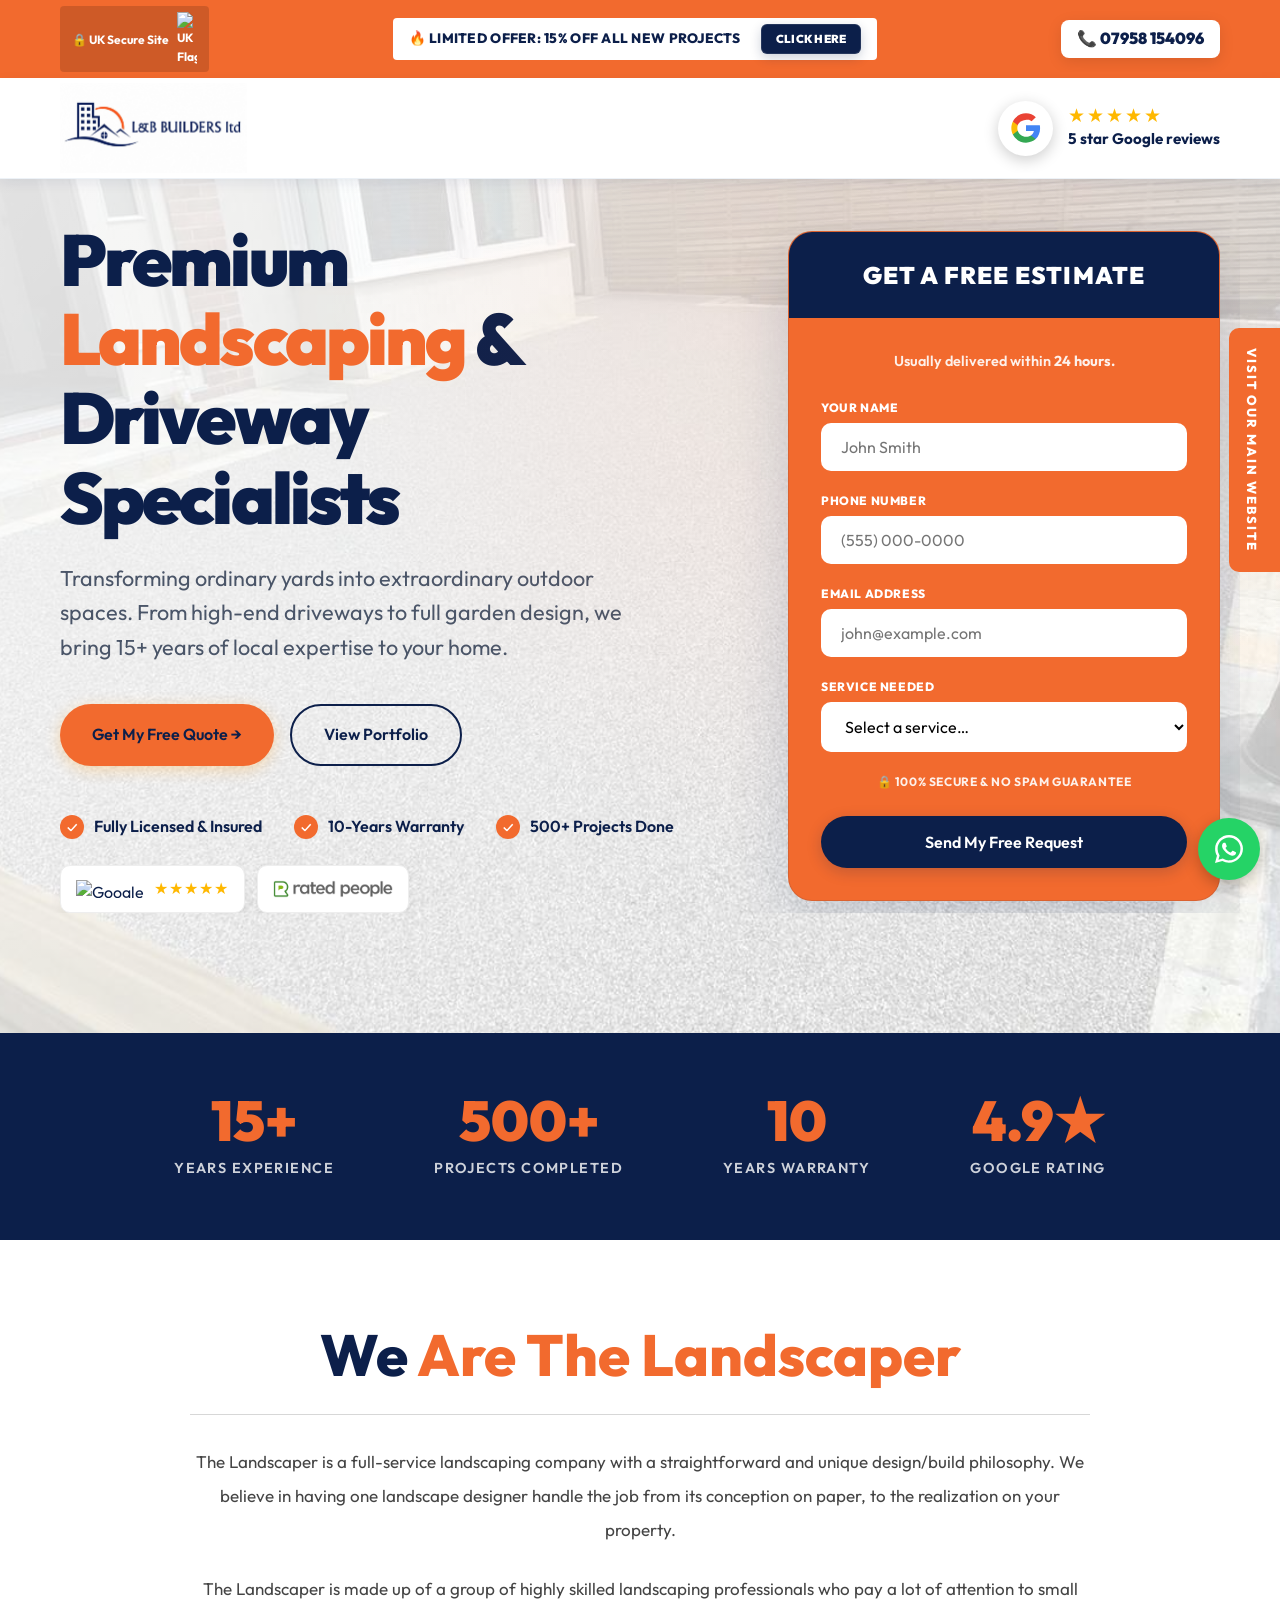
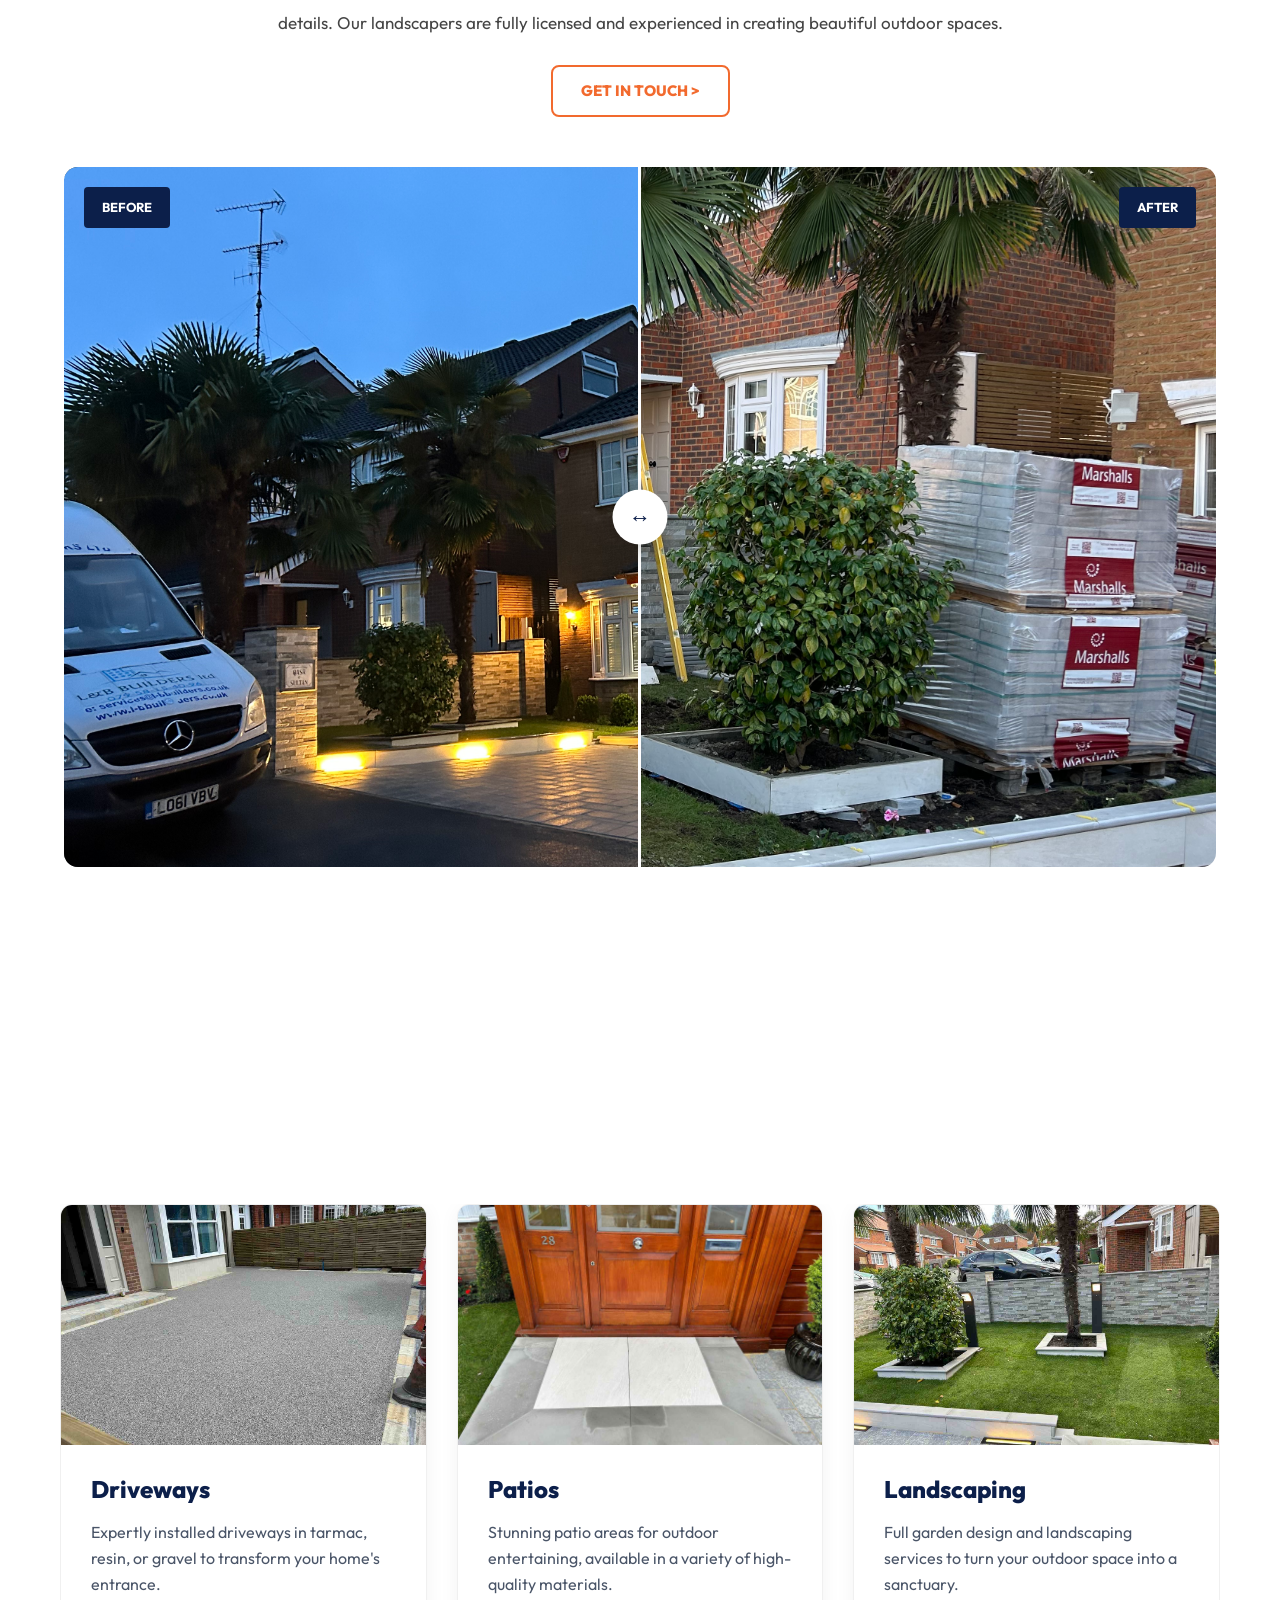
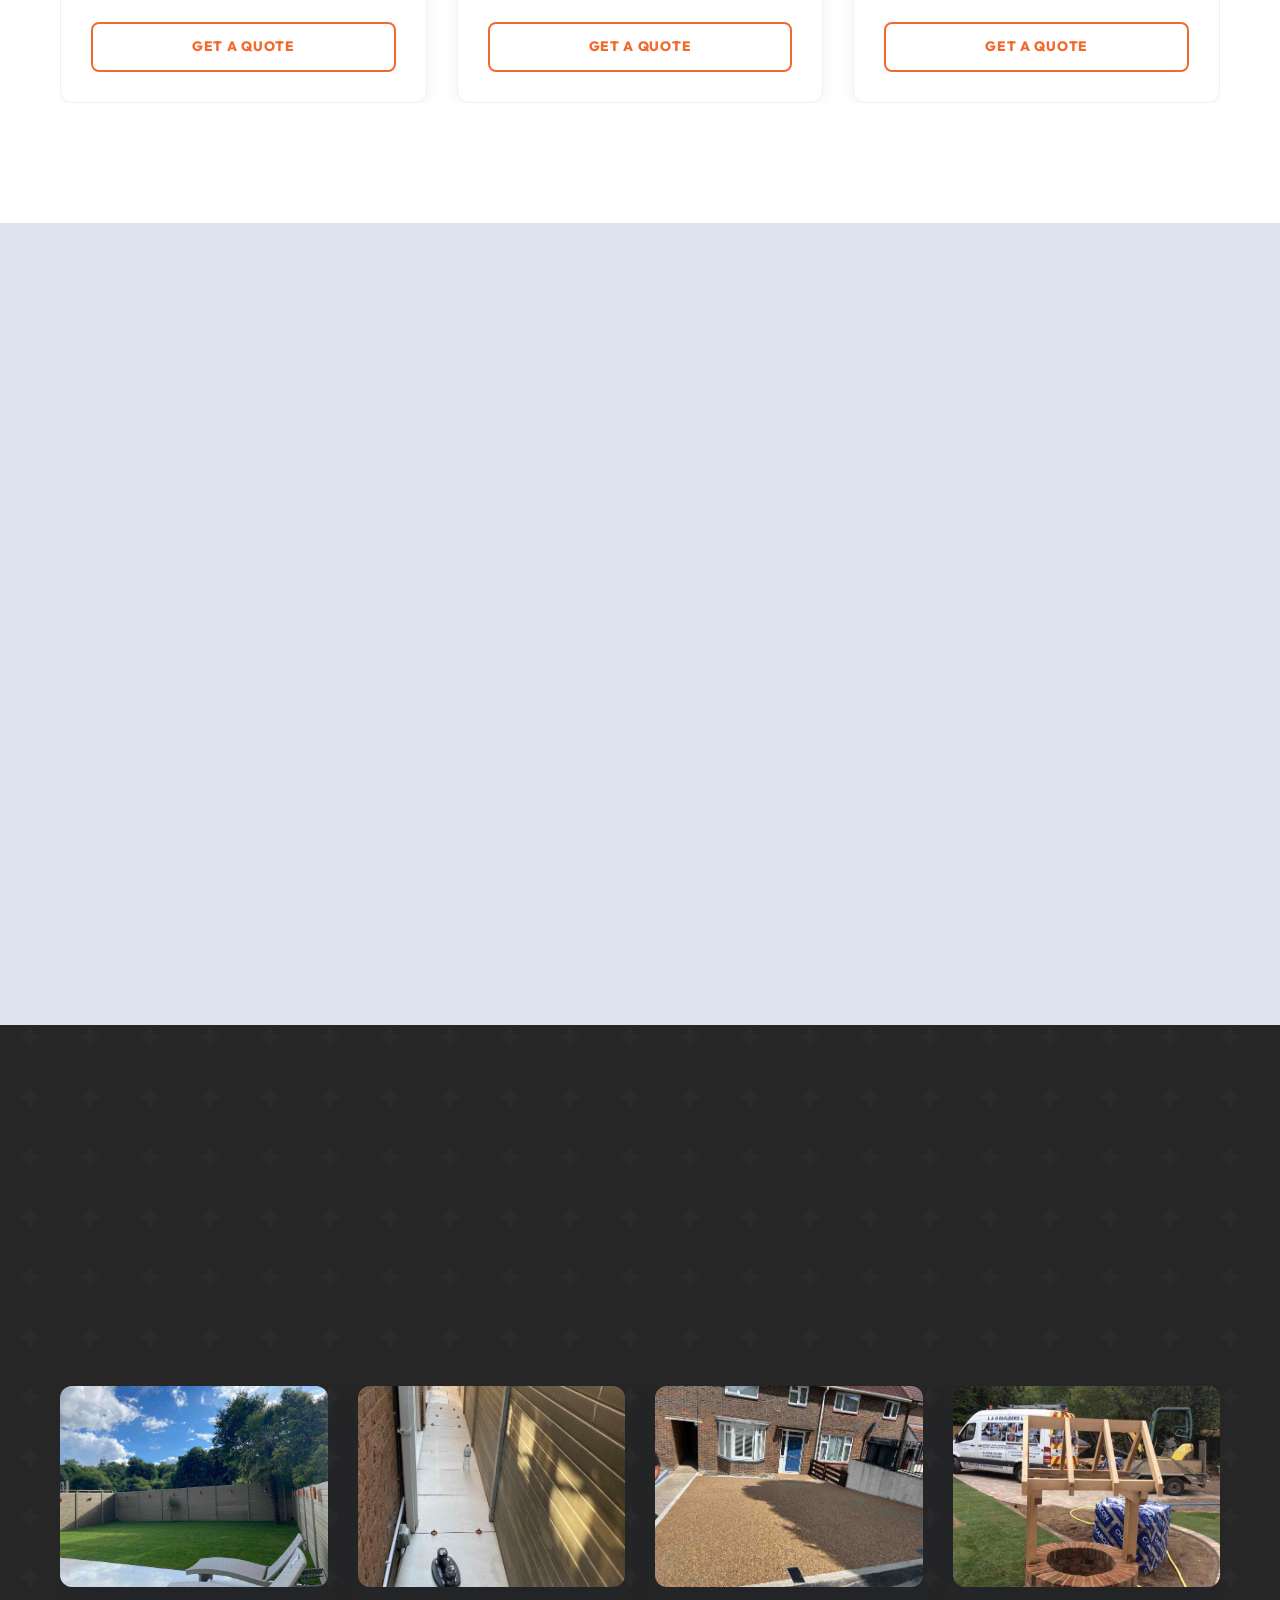
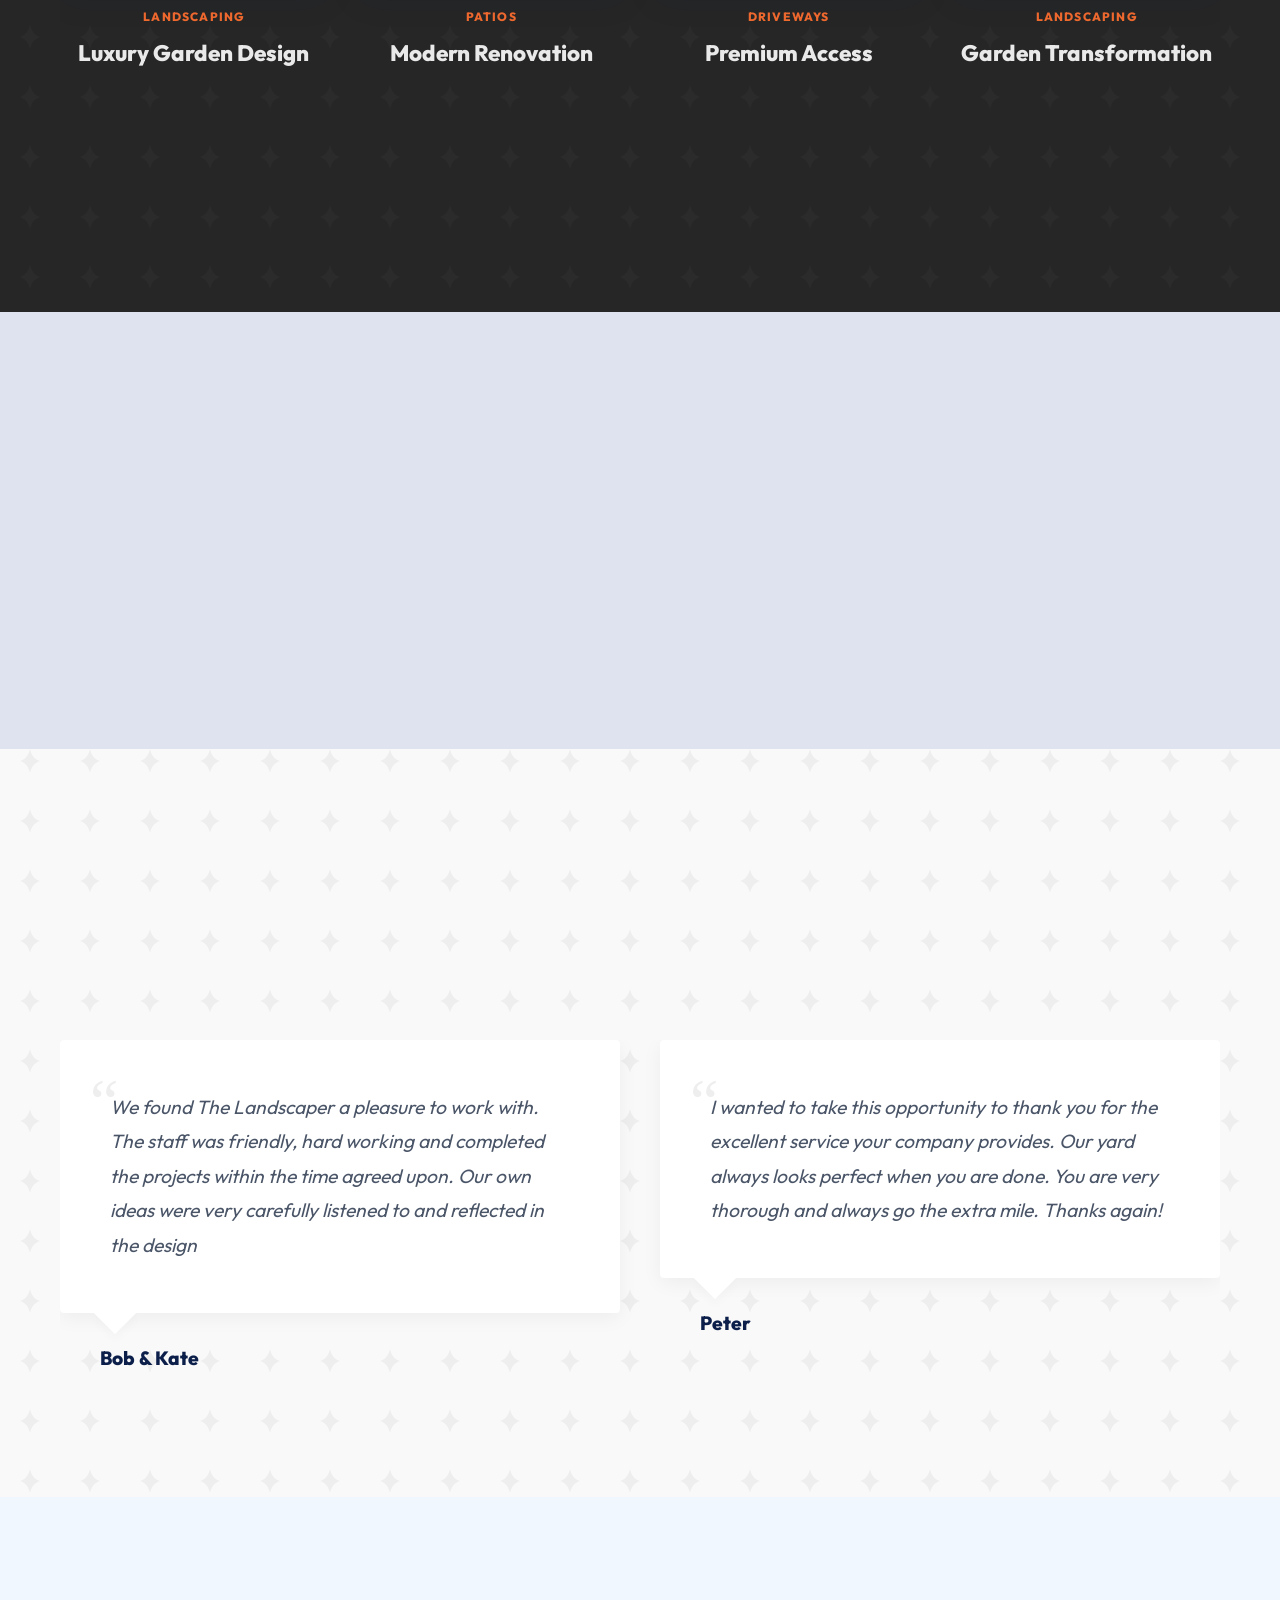
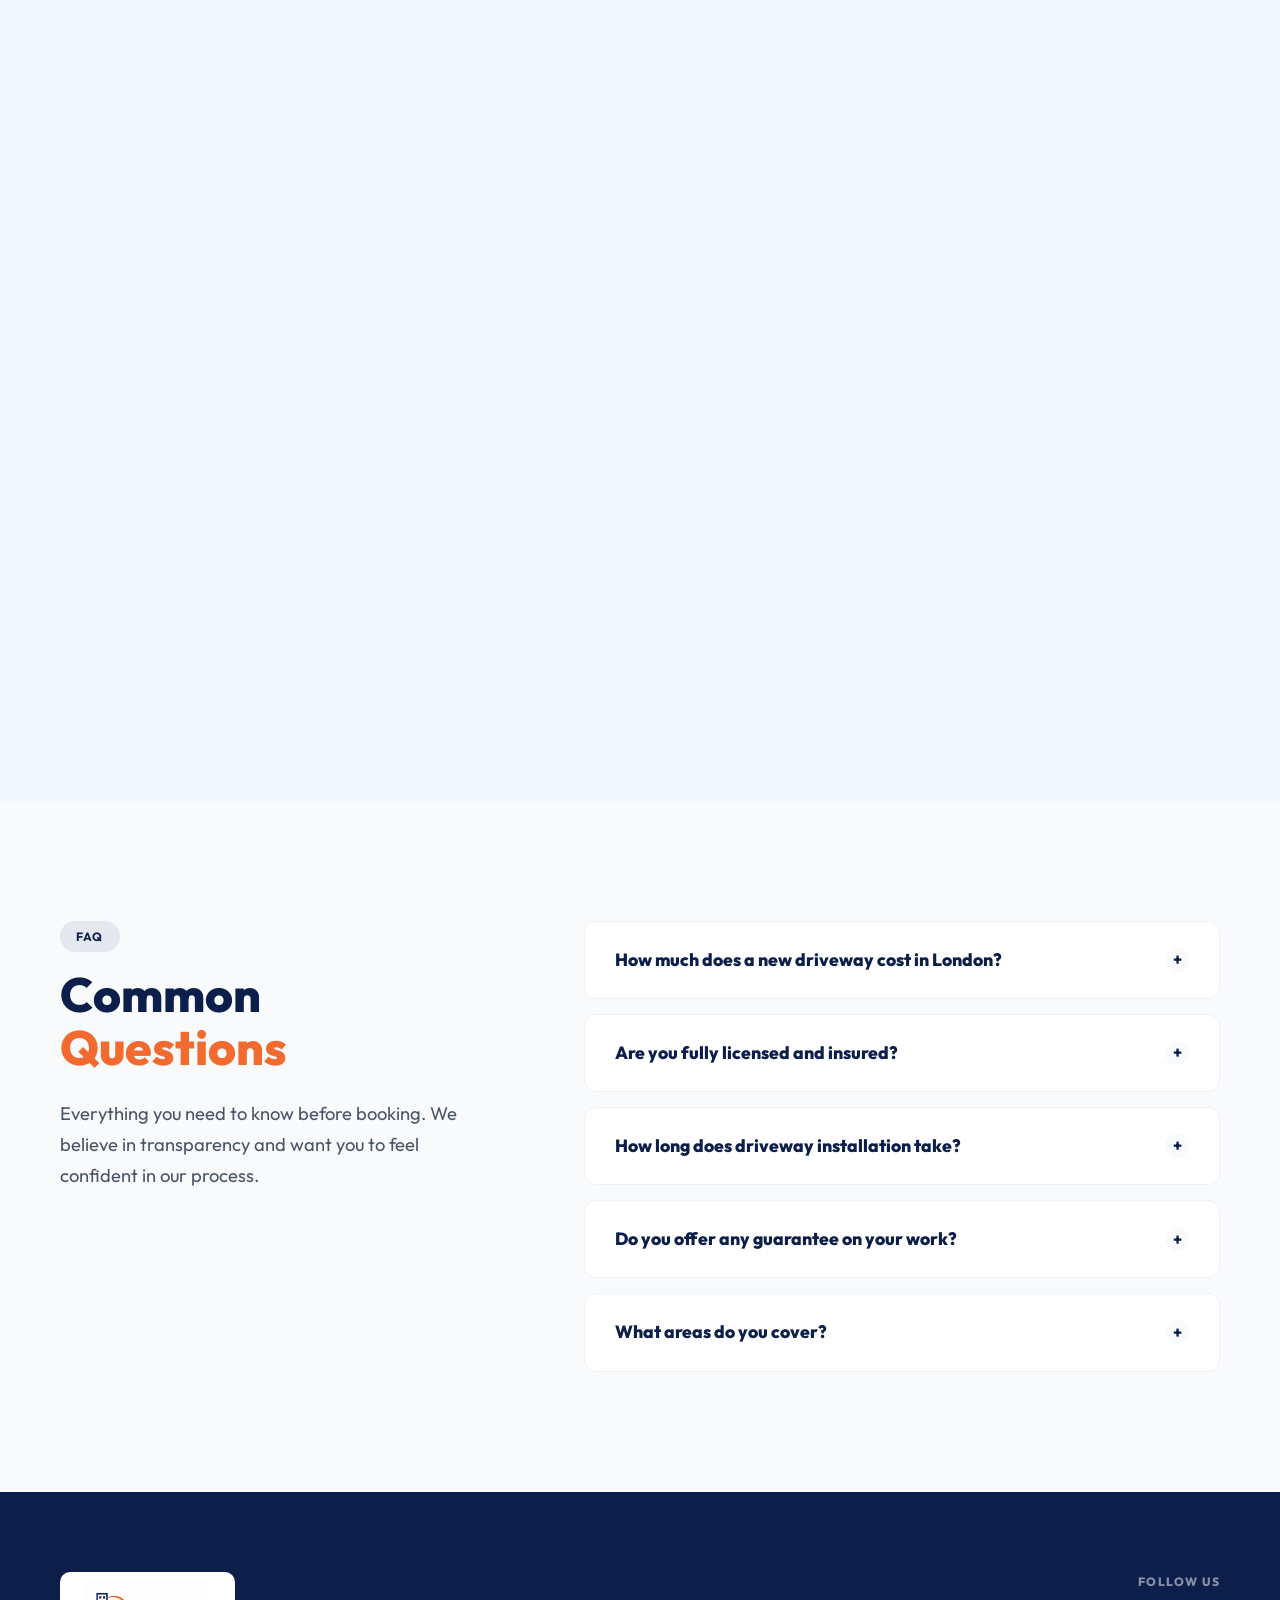
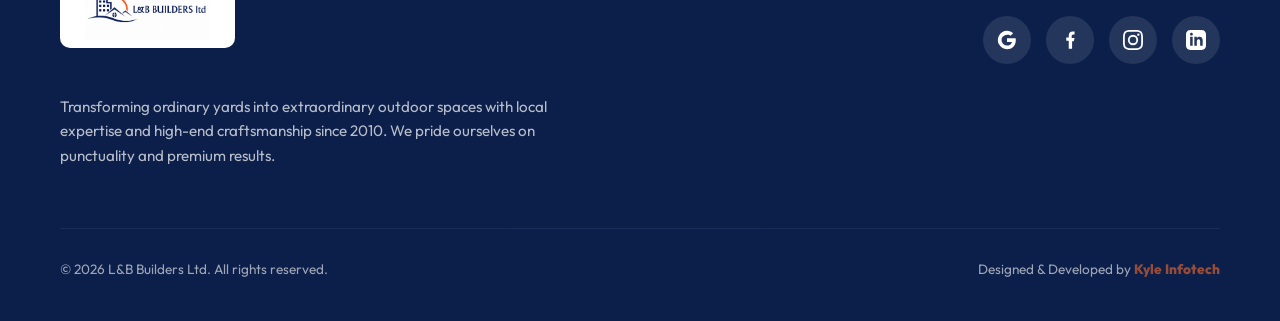
==== commit ab62c71a: "whatsapp button number change" ====
--- a/index.html
+++ b/index.html
@@ -3456,7 +3456,6 @@
                         </div>
                         <div class="t-author-info">
                             <span class="t-name">Bob & Kate</span>
-                            <span class="t-location">London, UK</span>
                         </div>
                     </div>
 
@@ -3472,7 +3471,6 @@
                         </div>
                         <div class="t-author-info">
                             <span class="t-name">Peter</span>
-                            <span class="t-location">Barcelona, Spain</span>
                         </div>
                     </div>
 
@@ -3486,7 +3484,6 @@
                         </div>
                         <div class="t-author-info">
                             <span class="t-name">Sarah & James</span>
-                            <span class="t-location">Surrey, UK</span>
                         </div>
                     </div>
 
@@ -3500,7 +3497,6 @@
                         </div>
                         <div class="t-author-info">
                             <span class="t-name">Michael</span>
-                            <span class="t-location">Kent, UK</span>
                         </div>
                     </div>
                 </div>
@@ -3509,7 +3505,7 @@
     </section>
 
     <!-- Floating WhatsApp Button -->
-    <a href="https://wa.me/919876543210" class="floating-whatsapp" target="_blank">
+    <a href="https://wa.me/447958154096" class="floating-whatsapp" target="_blank">
 
         <svg xmlns="http://www.w3.org/2000/svg" width="28" height="28" fill="currentColor" viewBox="0 0 16 16">
             <path
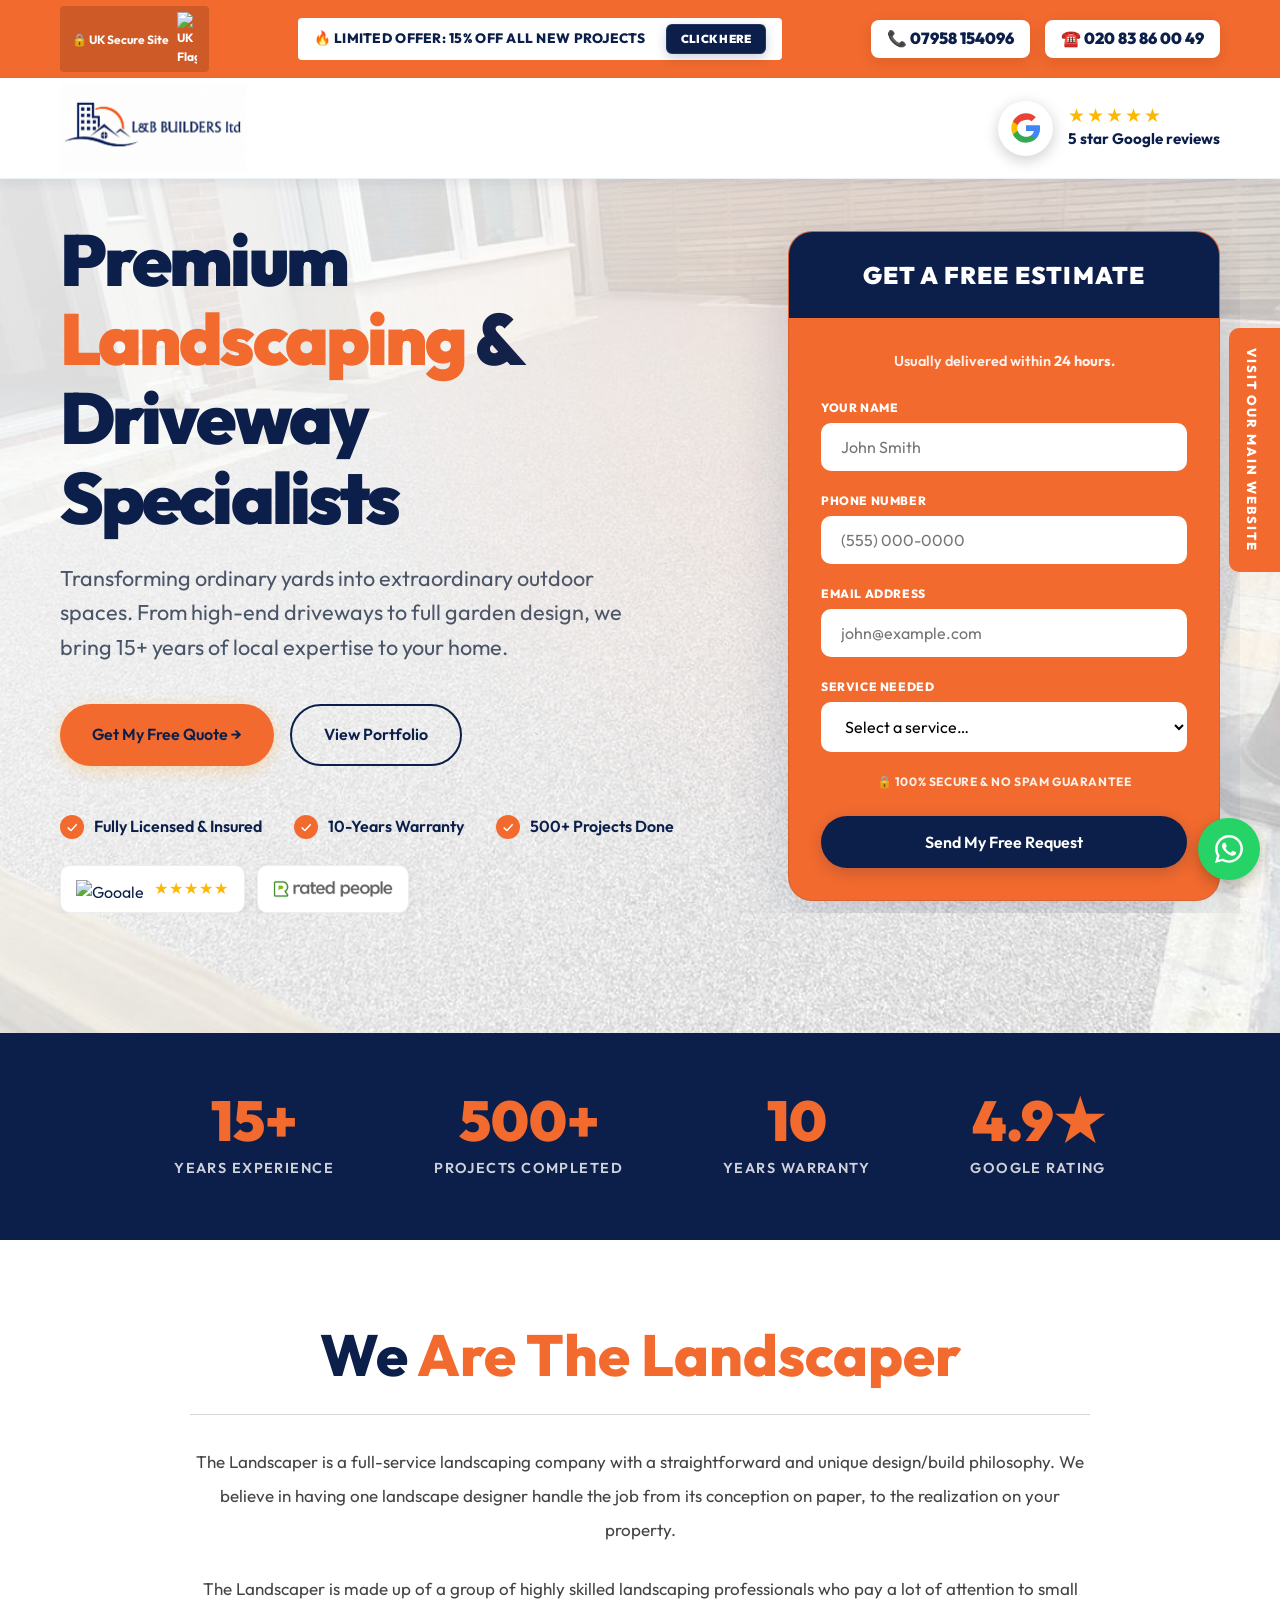
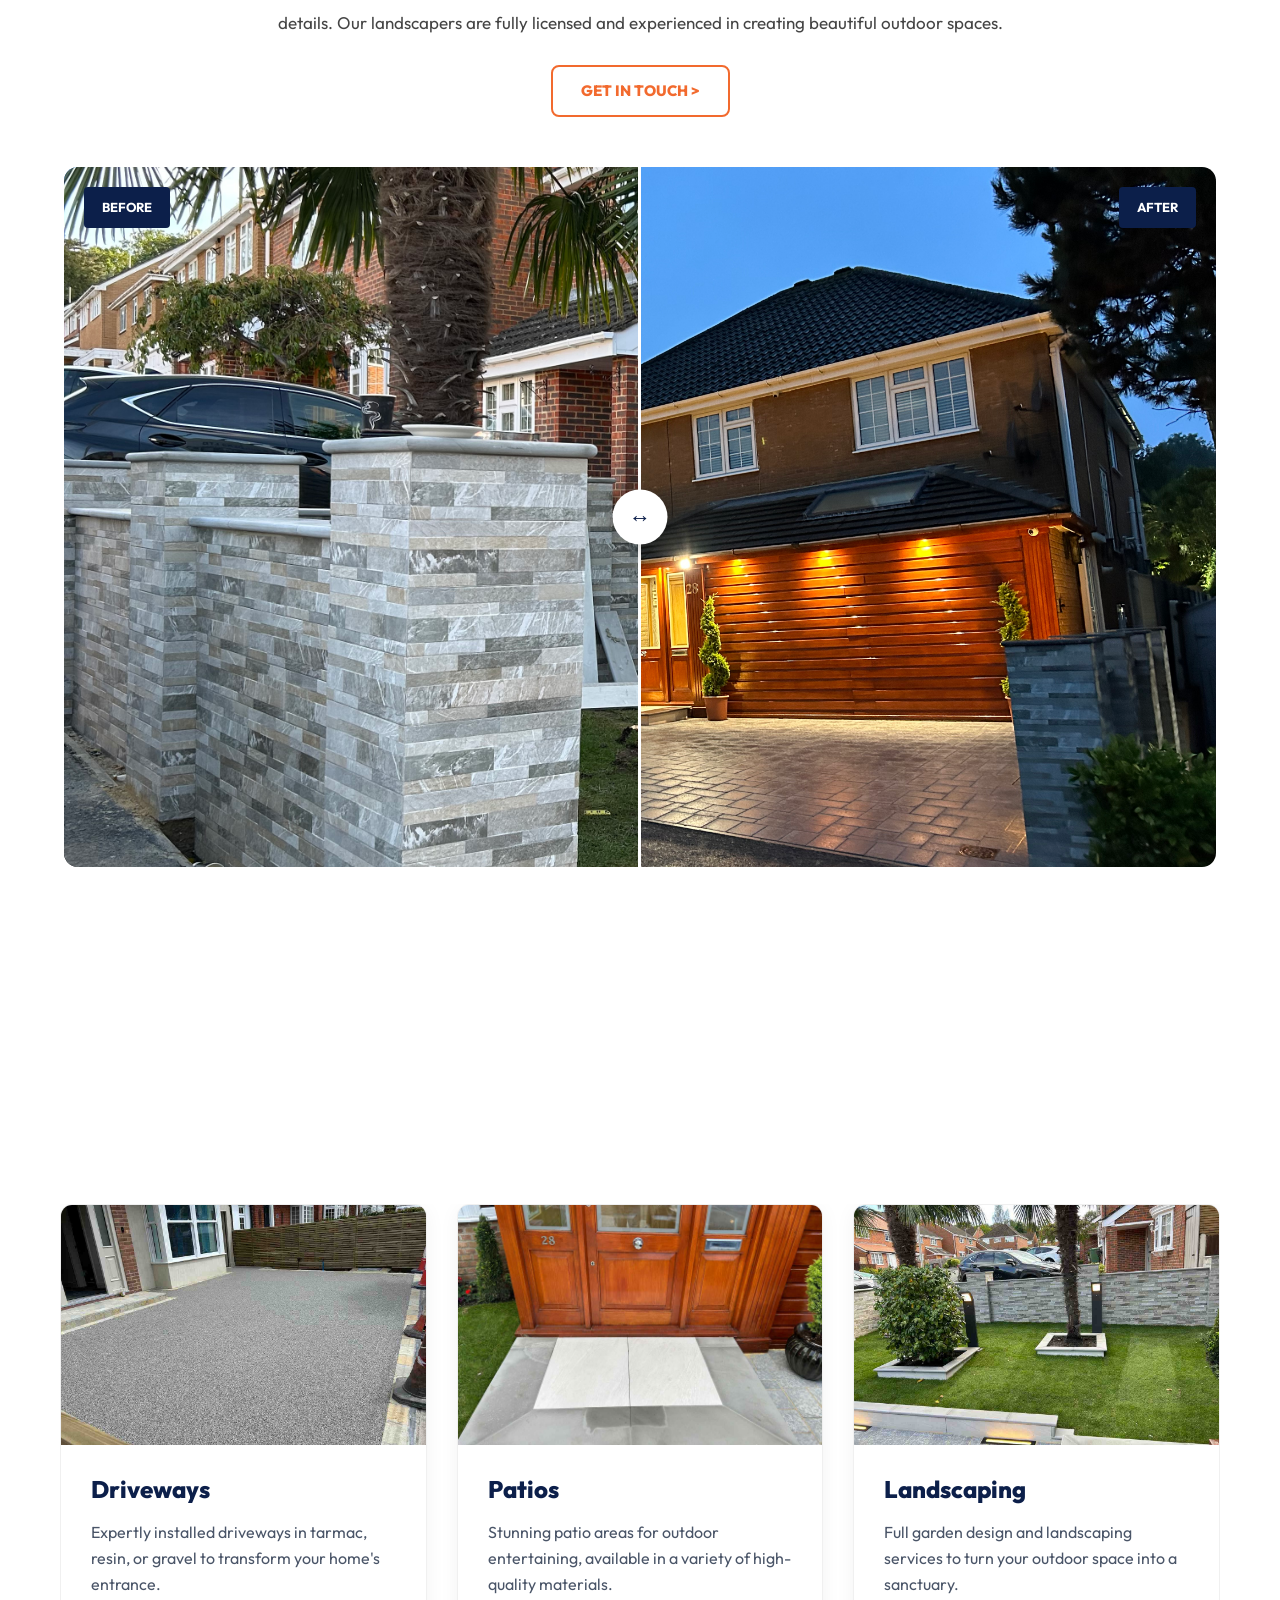
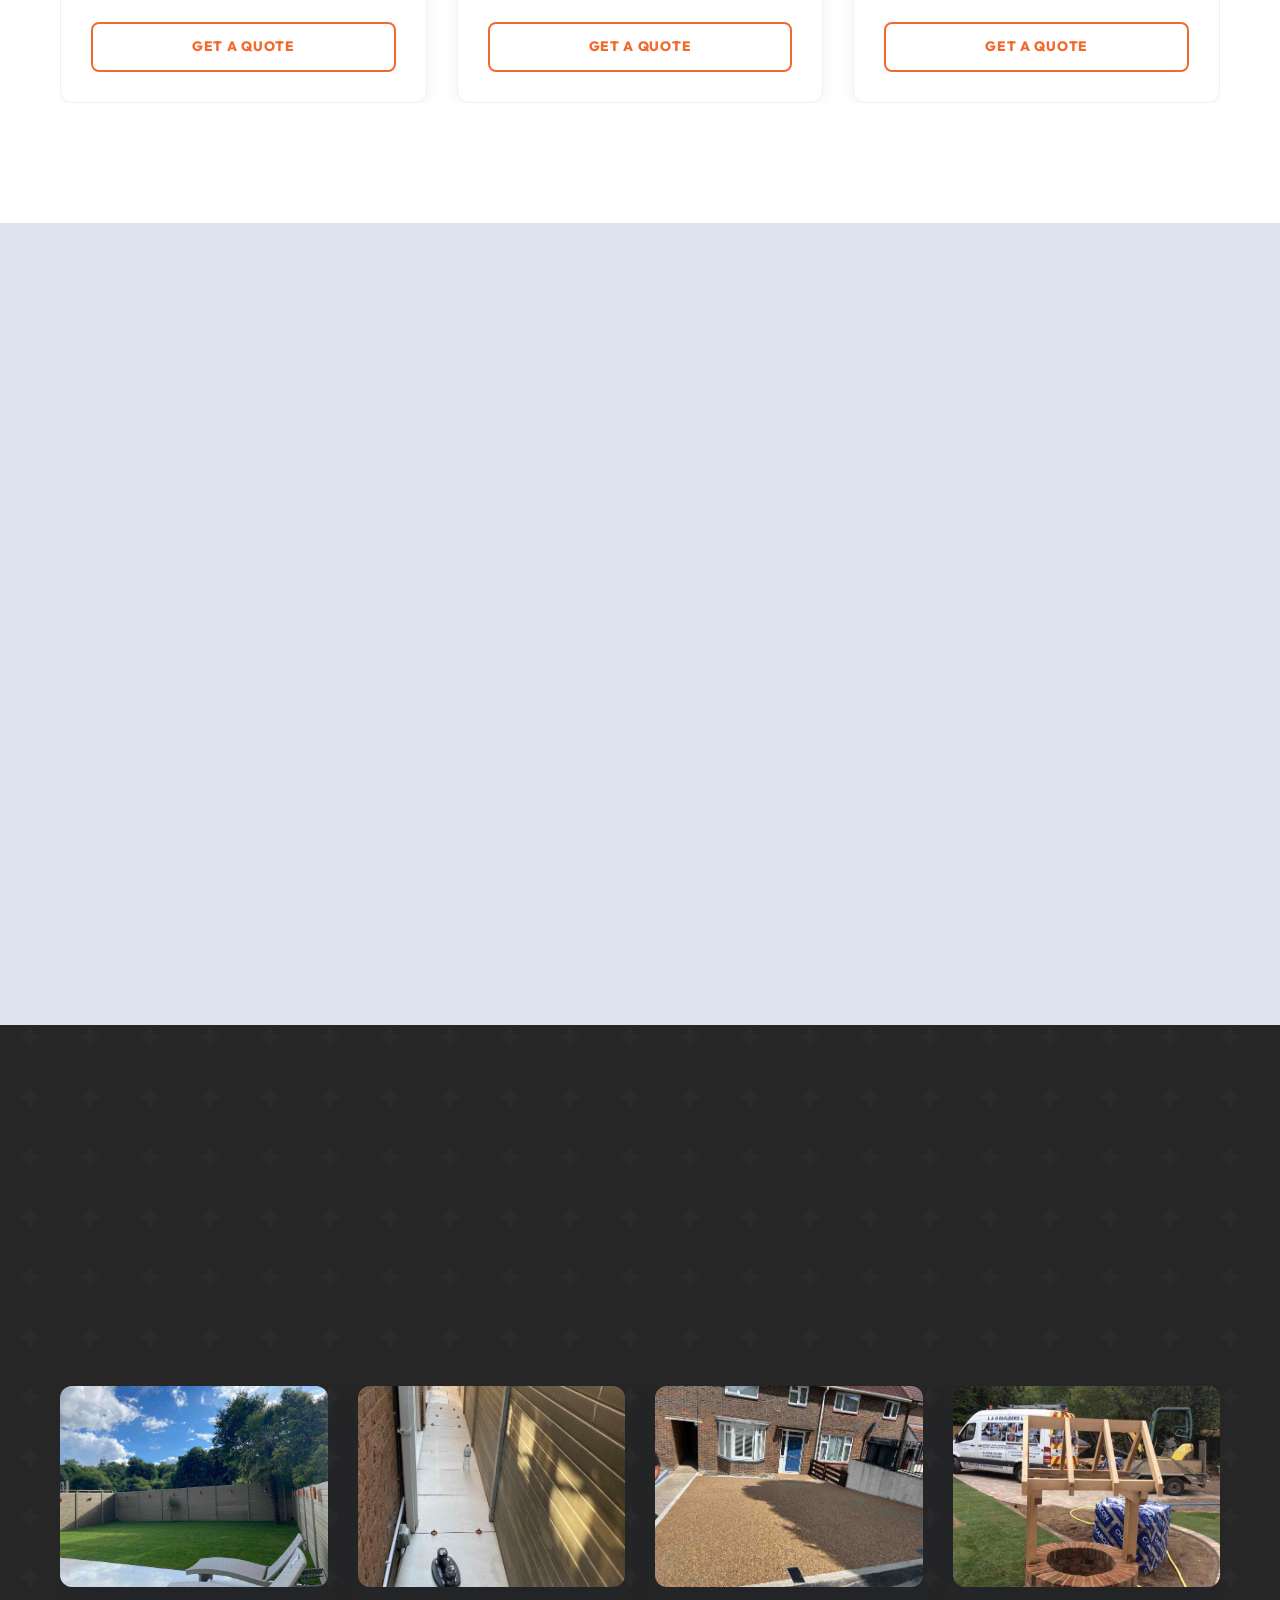
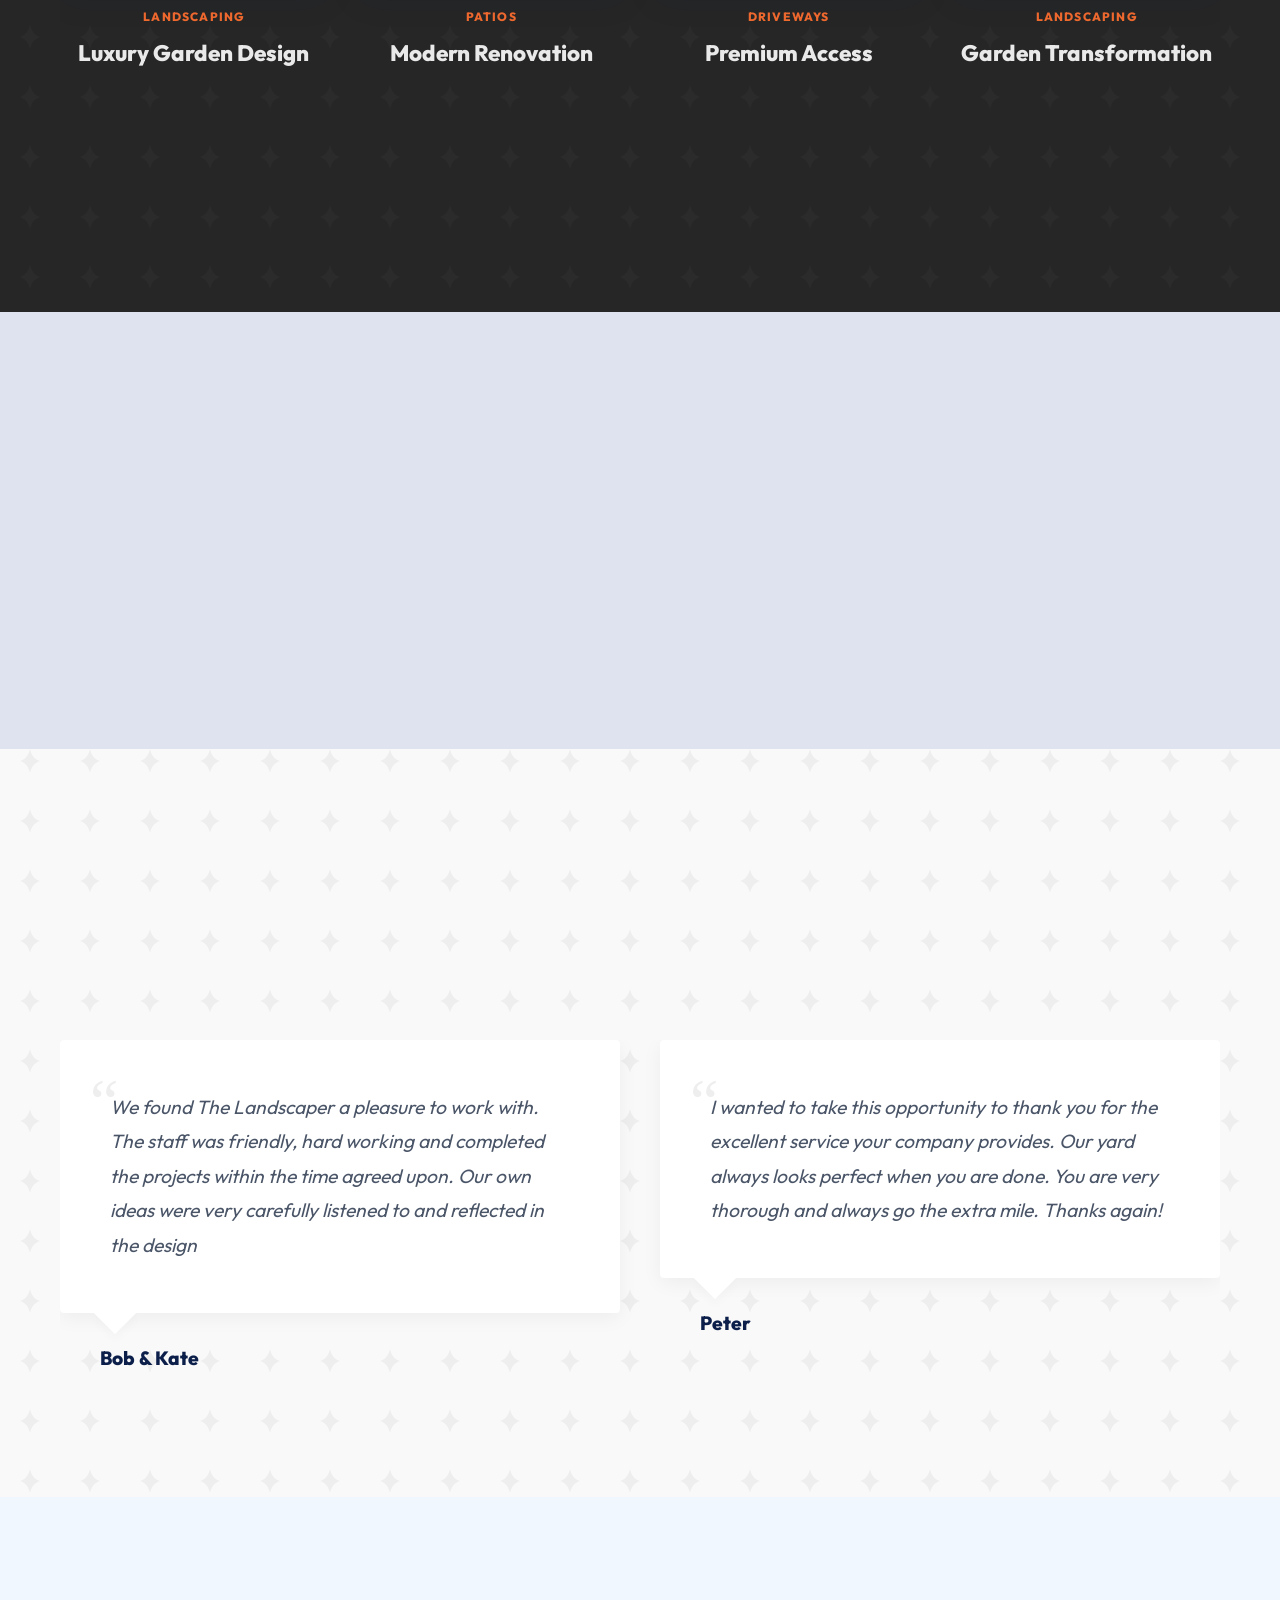
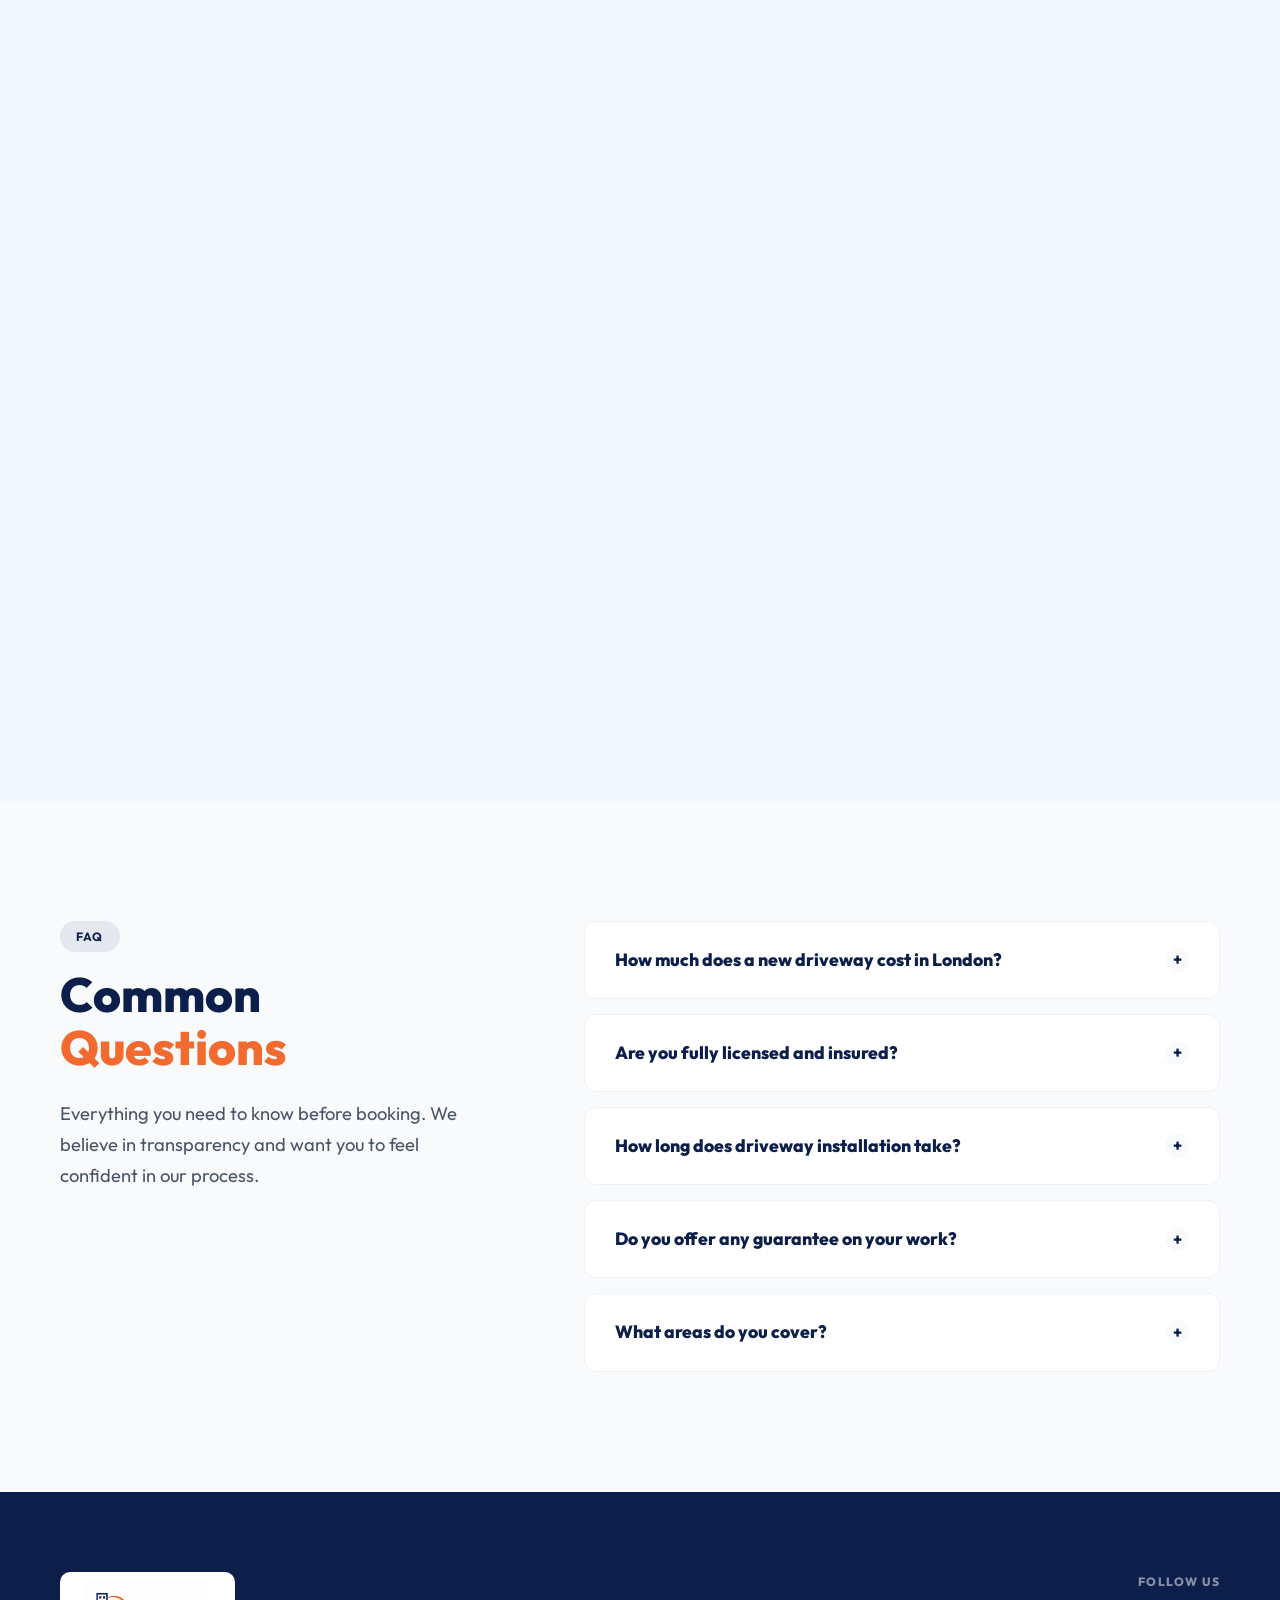
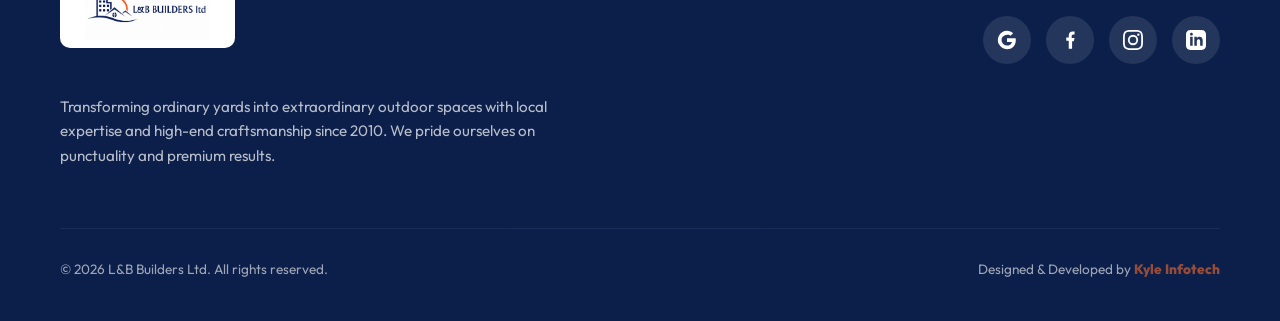
==== commit 2eab5b33: "changes like landline" ====
--- a/index.html
+++ b/index.html
@@ -2823,6 +2823,9 @@
                         <a href="tel:+447958154096" class="top-phone-box">
                             📞 07958 154096
                         </a>
+                        <a href="tel:+442083860049" class="top-phone-box">
+                            ☎️ 020 83 86 00 49
+                        </a>
                     </div>
                 </div>
             </div>
@@ -3024,13 +3027,13 @@
 
                 <!-- BEFORE IMAGE -->
 
-                <img src="assets/images/During The Work 4.jpeg" class="before-img" alt="Before">
+                <img src="assets/images/Work Completed 4.jpeg" class="before-img" alt="Before">
 
                 <!-- AFTER WRAPPER -->
 
                 <div class="after-wrapper" id="afterWrapper">
 
-                    <img src="assets/images/Work Completed 4.jpeg" class="after-img" alt="After">
+                    <img src="assets/images/During The Work 4.jpeg" class="after-img" alt="After">
 
                 </div>
 
@@ -3165,9 +3168,9 @@
                         <a href="#hero-form" class="service-link-v2">Get A Quote</a>
                     </div>
 
-                   
-
-                  
+
+
+
                 </div>
             </div>
         </div>
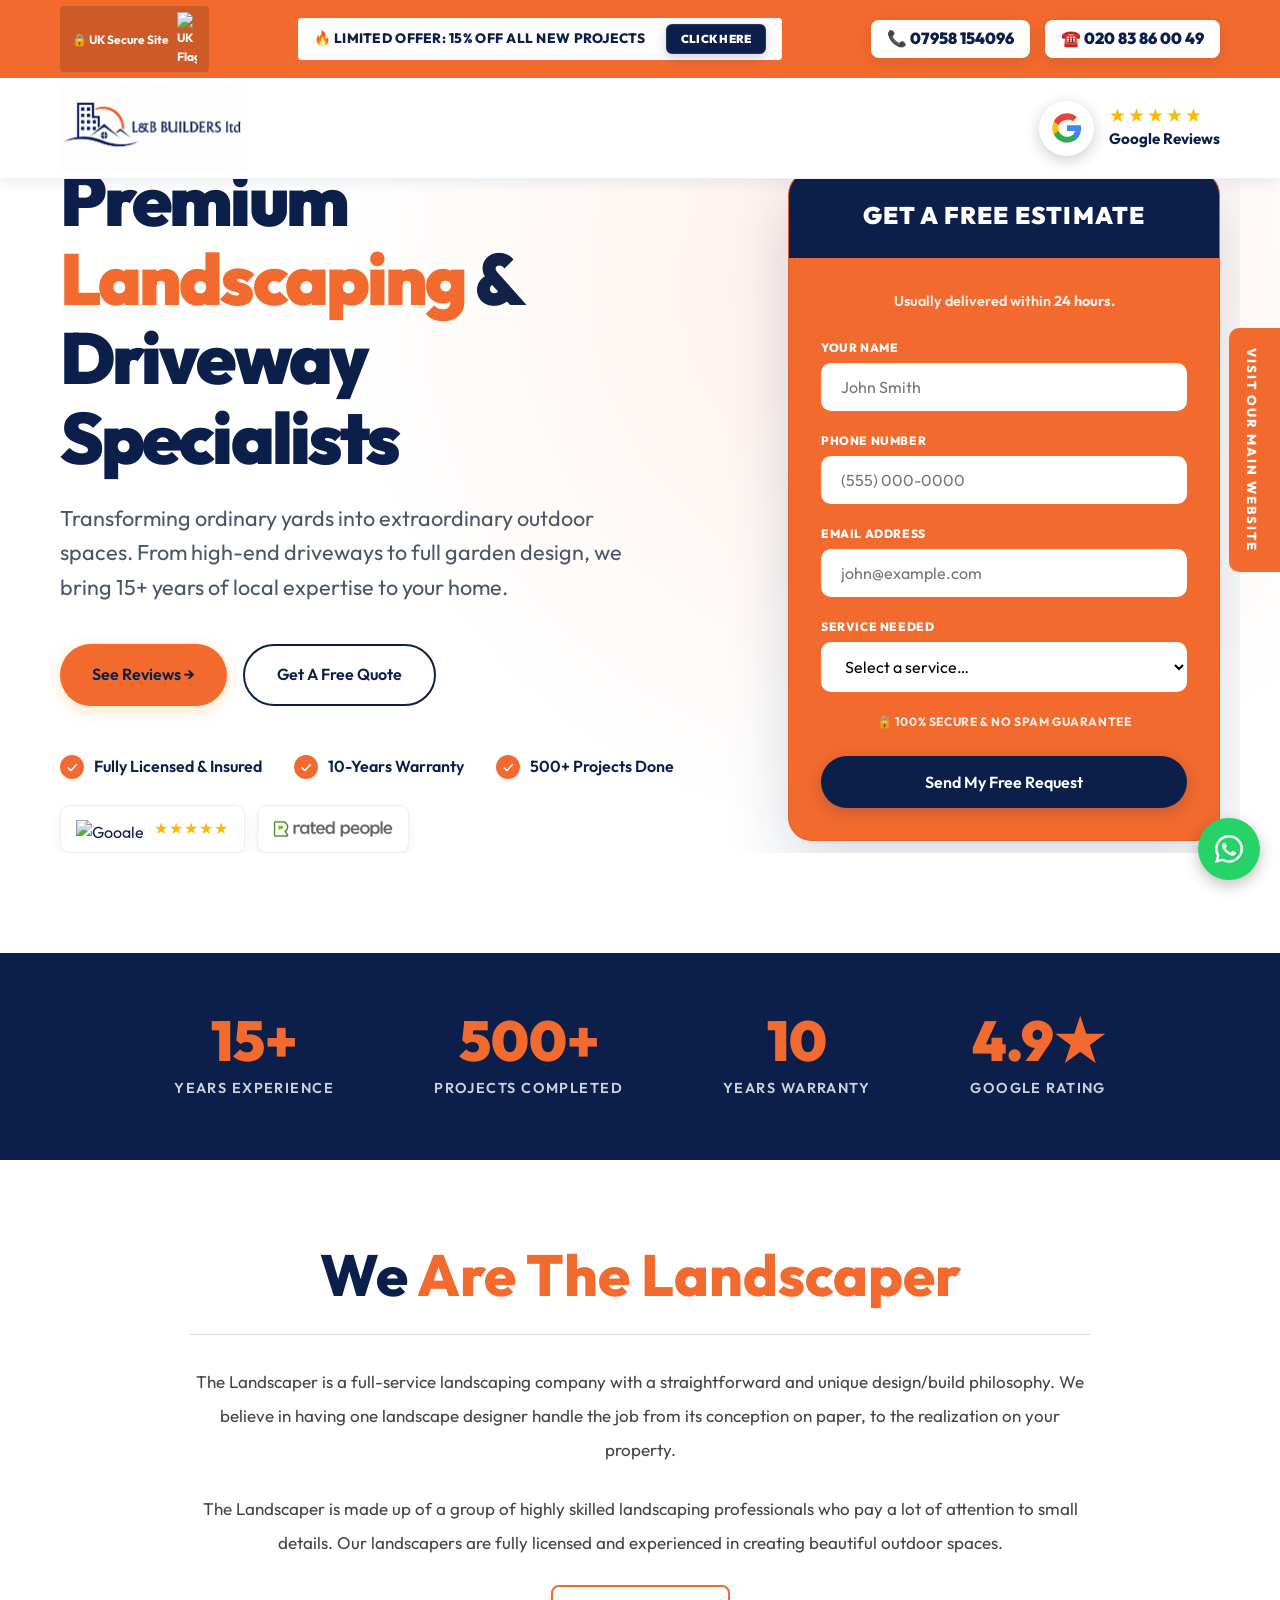
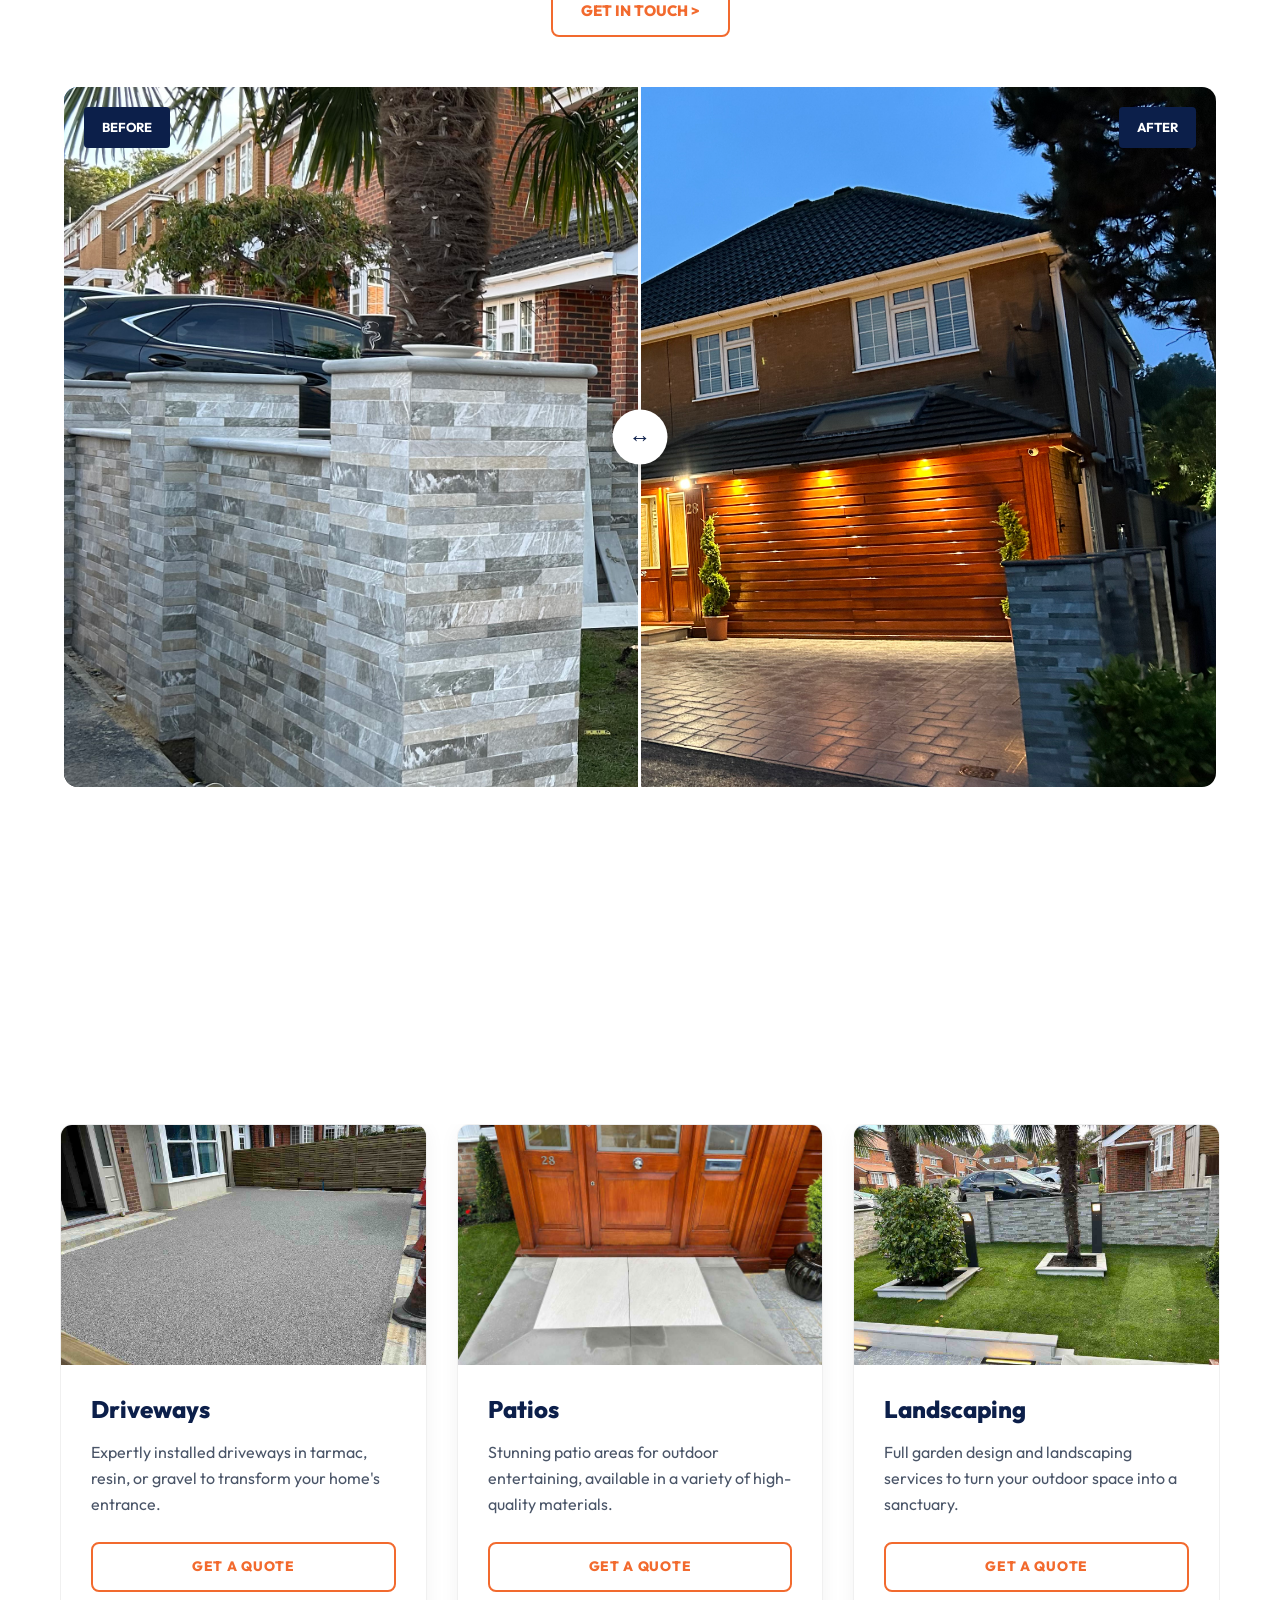
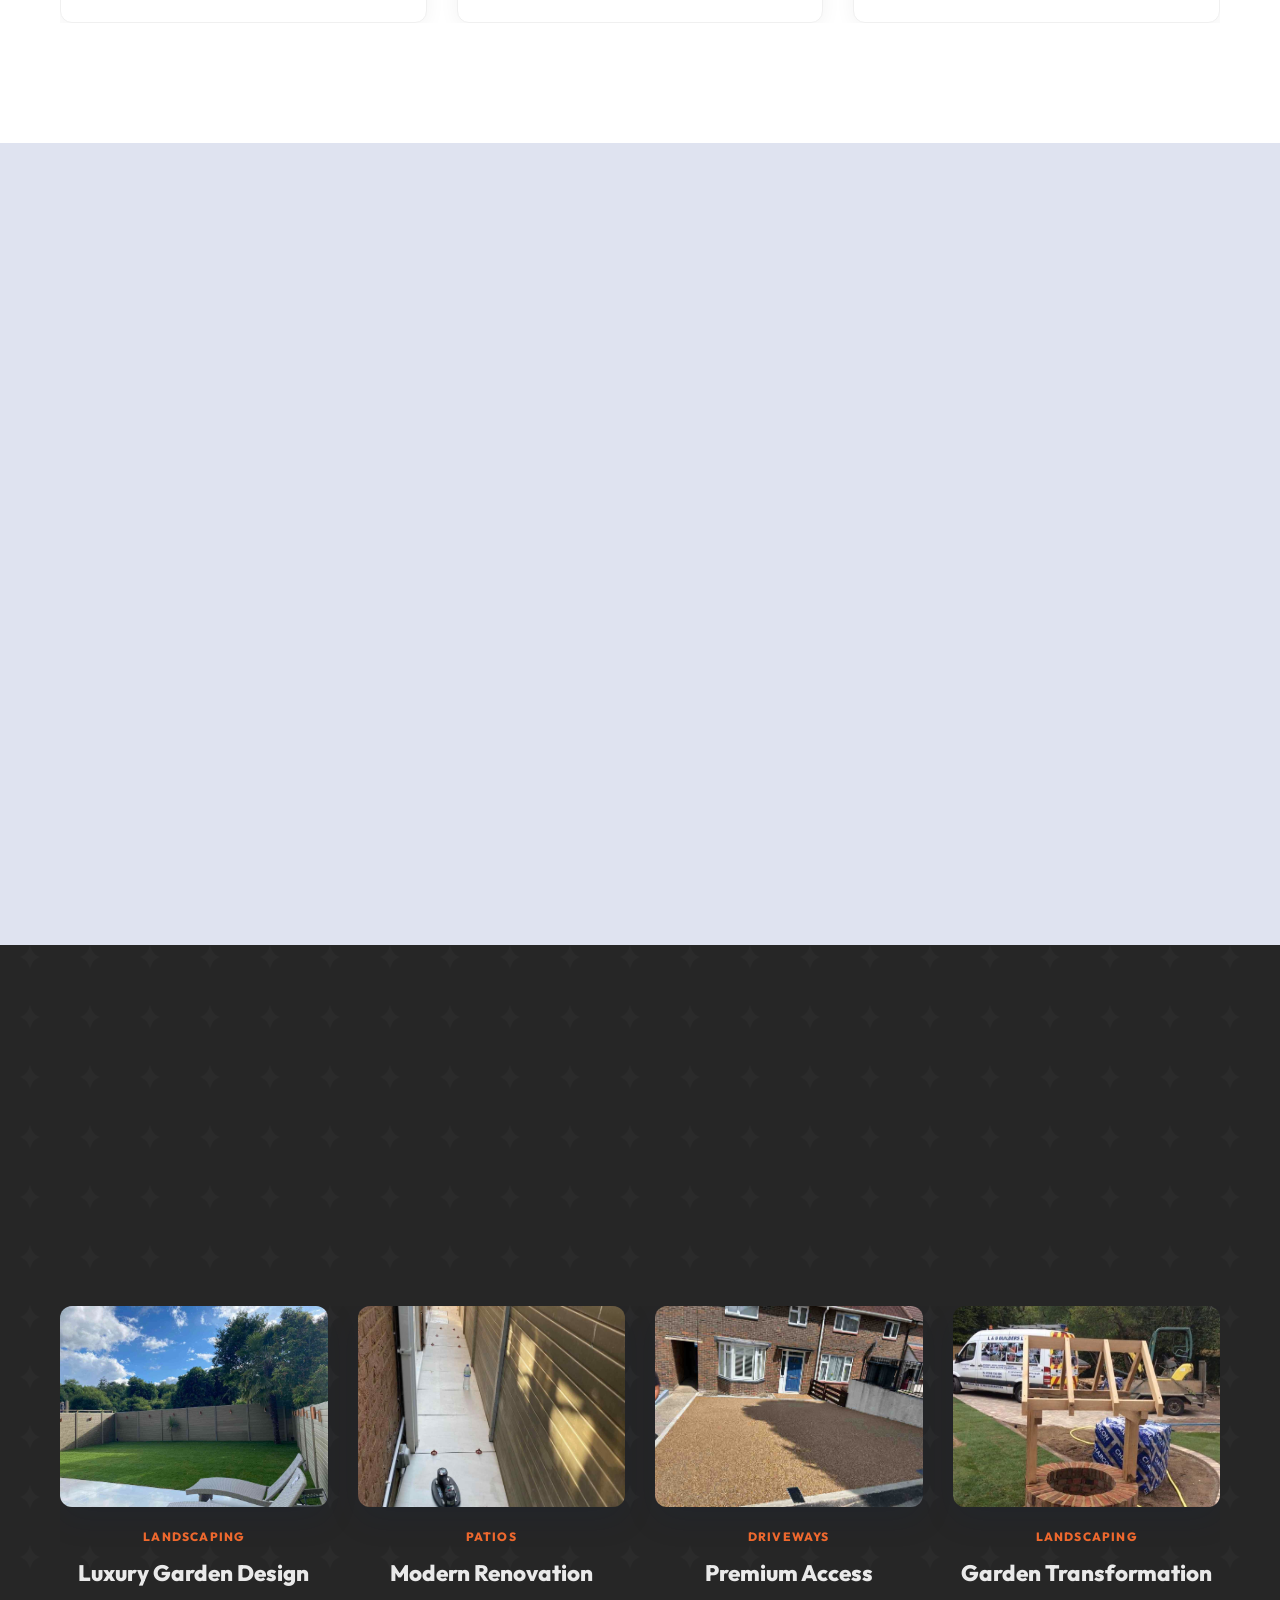
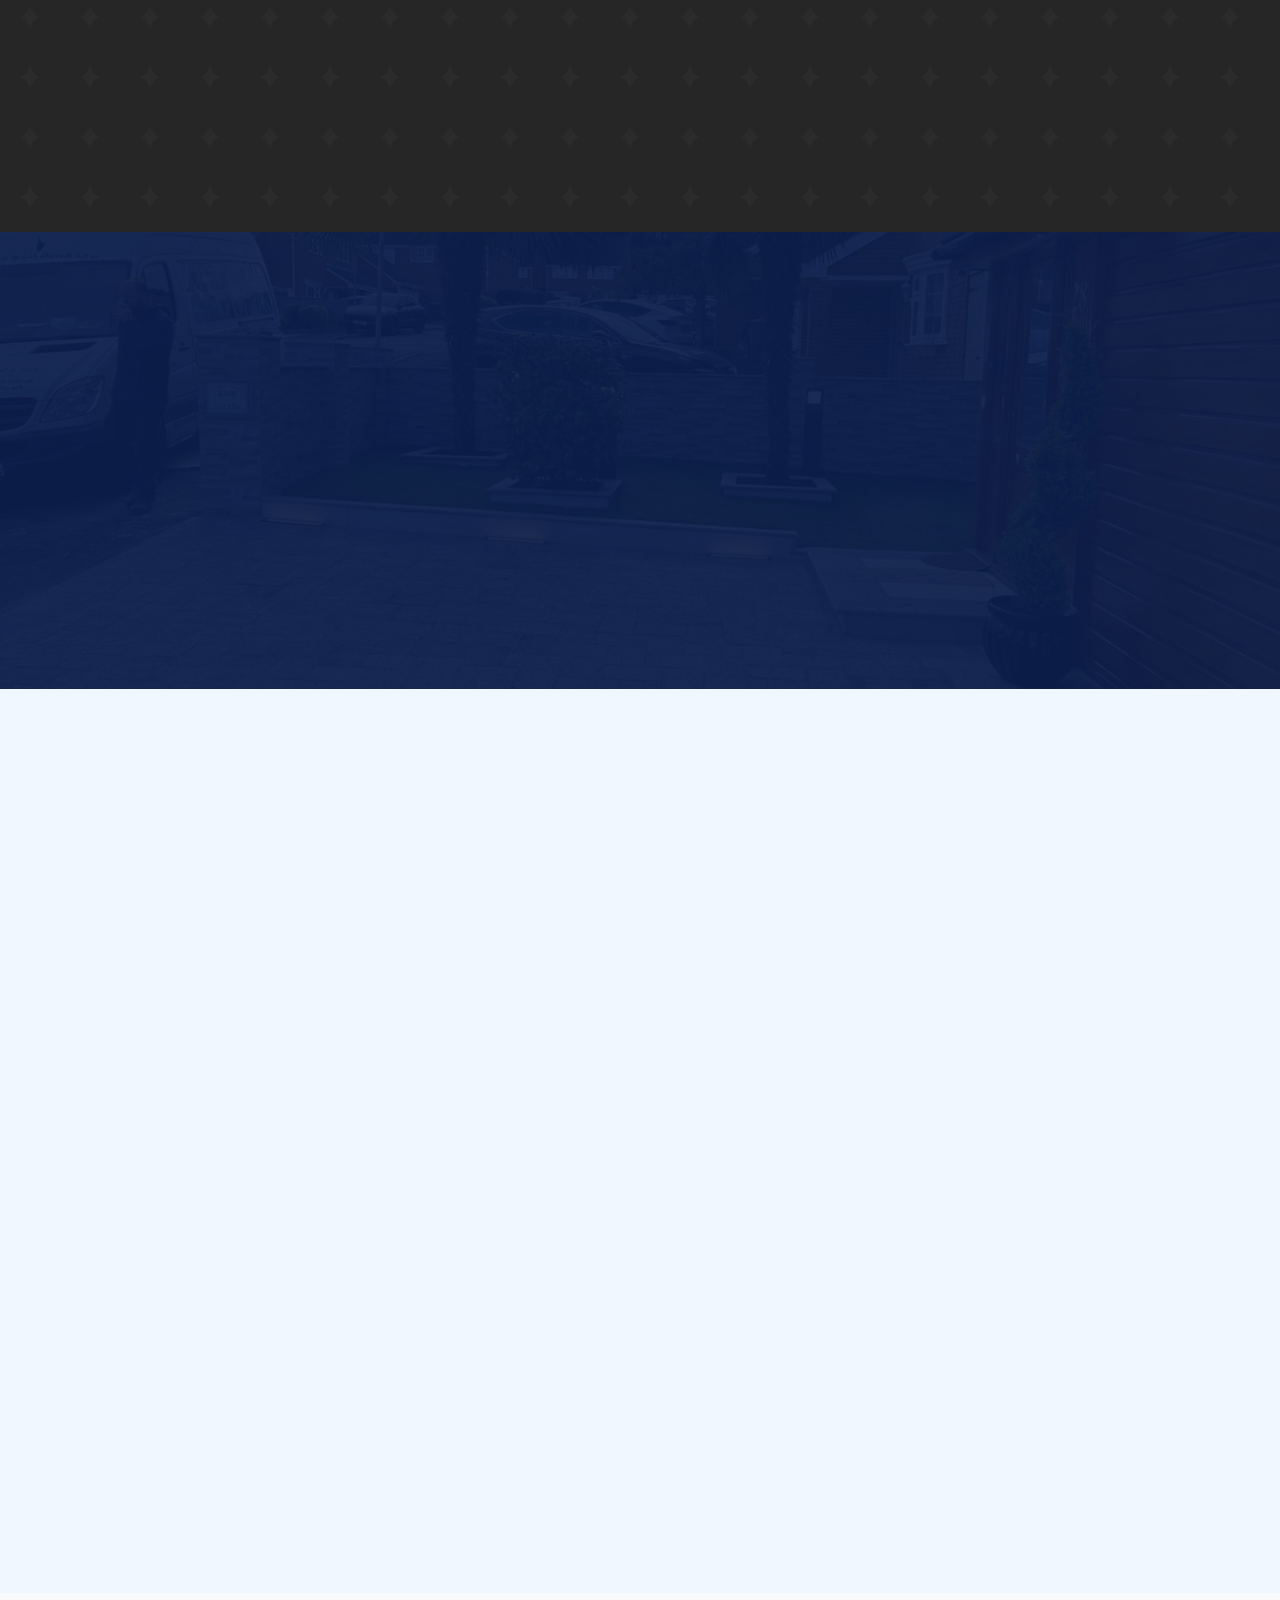
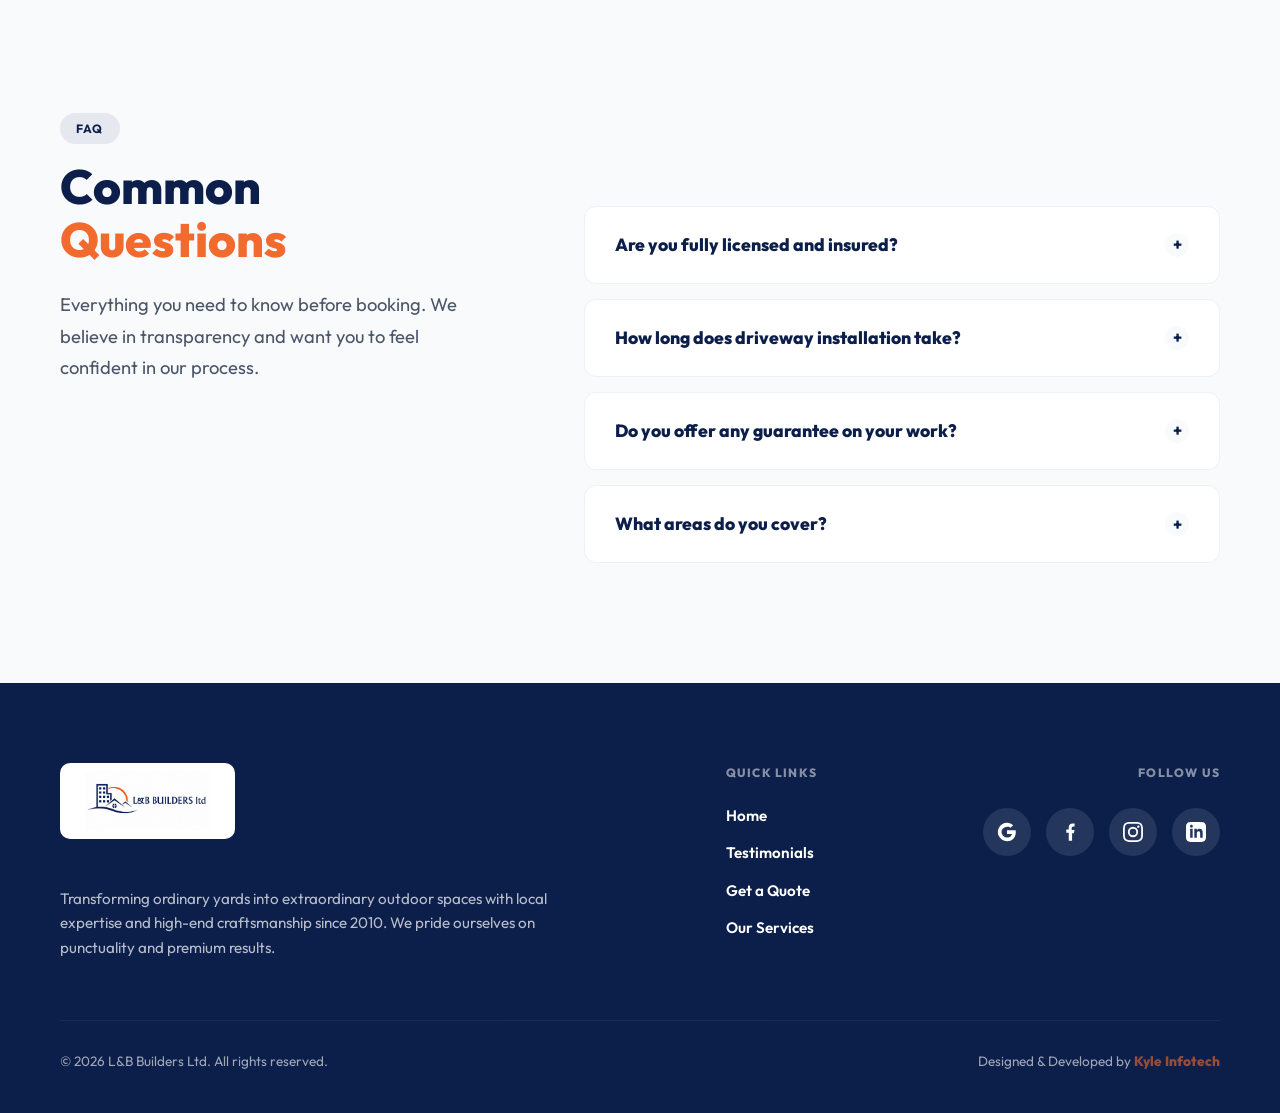
==== commit b6f14aaa: "new pages like testimonial" ====
--- a/index.html
+++ b/index.html
@@ -21,2783 +21,8 @@
     <link rel="preconnect" href="https://fonts.gstatic.com" crossorigin />
     <link href="https://fonts.googleapis.com/css2?family=Outfit:wght@300;400;500;600;700;800;900&display=swap"
         rel="stylesheet" />
-    <style>
-        /* ════════════════════════════════
-       DESIGN SYSTEM — TOKENS
-       ════════════════════════════════ */
-        :root {
-            /* High-Contrast Modern 2026 Palette */
-            --primary: #0C1F4A;
-            /* Deep Navy */
-            --secondary: #F26A2E;
-            /* Vibrant Orange */
-            --accent: #F26A2E;
-            --accent-hover: #D15622;
-            --bg: #FFFFFF;
-            --surface: #F8FAFC;
-            --surface-dark: #EDF2F7;
-            --ink: #0C1F4A;
-            --ink-muted: #4A5568;
-
-            --ff-main: 'Outfit', sans-serif;
-
-            --shadow-sm: 0 4px 12px rgba(12, 31, 74, 0.08);
-            --shadow-md: 0 12px 32px rgba(12, 31, 74, 0.12);
-            --shadow-lg: 0 24px 64px rgba(12, 31, 74, 0.16);
-
-            --radius: 12px;
-            --radius-lg: 24px;
-        }
-
-        *,
-        *::before,
-        *::after {
-            box-sizing: border-box;
-            margin: 0;
-            padding: 0;
-        }
-
-        html,
-        body {
-            max-width: 100%;
-            overflow-x: hidden;
-            scroll-behavior: smooth;
-            position: relative;
-        }
-
-        body {
-            font-family: var(--ff-main);
-            background: var(--bg);
-            color: var(--ink);
-            -webkit-font-smoothing: antialiased;
-            line-height: 1.6;
-            margin: 0;
-            padding: 0;
-        }
-
-        /* ─── UTILS ─── */
-        .container {
-            max-width: 1200px;
-            margin: 0 auto;
-            padding: 0 20px;
-            width: 100%;
-            overflow: hidden;
-            /* Safety against inner overflow */
-        }
-
-        .tag {
-            display: inline-block;
-            font-size: .75rem;
-            font-weight: 700;
-            letter-spacing: .1em;
-            text-transform: uppercase;
-            color: var(--primary);
-            background: rgba(12, 31, 74, 0.08);
-            border-radius: 100px;
-            padding: 6px 16px;
-            margin-bottom: 16px;
-        }
-
-        .btn {
-            display: inline-flex;
-            align-items: center;
-            justify-content: center;
-            gap: 10px;
-            font-family: var(--ff-main);
-            font-weight: 600;
-            font-size: 1rem;
-            border: none;
-            border-radius: 100px;
-            padding: 16px 32px;
-            cursor: pointer;
-            text-decoration: none;
-            transition: all 0.3s cubic-bezier(0.4, 0, 0.2, 1);
-        }
-
-        .btn-primary {
-            background: var(--accent);
-            color: var(--ink);
-            box-shadow: 0 4px 15px rgba(255, 159, 28, 0.3);
-        }
-
-        .btn-primary:hover {
-            background: var(--accent-hover);
-            transform: translateY(-3px);
-            box-shadow: 0 8px 25px rgba(255, 159, 28, 0.4);
-        }
-
-        .btn-outline {
-            background: transparent;
-            color: #fff;
-            border: 2px solid rgba(255, 255, 255, 0.3);
-        }
-
-        .btn-outline:hover {
-            background: rgba(255, 255, 255, 0.1);
-            border-color: #fff;
-            transform: translateY(-3px);
-        }
-
-        .btn-green {
-            background: var(--primary);
-            color: #fff;
-            box-shadow: 0 4px 15px rgba(12, 31, 74, 0.2);
-        }
-
-        .btn-green:hover {
-            background: #081533;
-            transform: translateY(-3px);
-            box-shadow: 0 8px 25px rgba(12, 31, 74, 0.3);
-        }
-
-        section {
-            position: relative;
-            padding: 100px 0;
-        }
-
-        #site-header {
-            position: absolute;
-            top: 0;
-            left: 0;
-            right: 0;
-            z-index: 1000;
-            transition: all 0.3s ease;
-        }
-
-        /* Top Bar (Orange) */
-        .header-top {
-            background: var(--secondary);
-            color: #fff;
-            padding: 6px 0;
-            /* Reduced padding */
-            font-size: 0.85rem;
-            font-weight: 700;
-        }
-
-        .top-inner {
-            display: flex;
-            justify-content: space-between;
-            align-items: center;
-        }
-
-        .top-left,
-        .top-center,
-        .top-right {
-            display: flex;
-            align-items: center;
-            gap: 15px;
-        }
-
-        .security-badge {
-            display: flex;
-            align-items: center;
-            gap: 8px;
-            background: rgba(0, 0, 0, 0.15);
-            padding: 6px 12px;
-            border-radius: 4px;
-            font-size: 0.75rem;
-        }
-
-        .status-pill {
-            background: #fff;
-            color: var(--primary);
-            padding: 6px 16px;
-            border-radius: 4px;
-            display: flex;
-            align-items: center;
-            gap: 10px;
-            text-transform: uppercase;
-            font-size: 0.85rem;
-            font-weight: 800;
-            letter-spacing: 0.02em;
-            position: relative;
-        }
-
-        .offer-cta {
-            background: var(--primary);
-            color: #fff;
-            padding: 5px 14px;
-            border-radius: 6px;
-            margin-left: 10px;
-            text-decoration: none;
-            font-size: 0.72rem;
-            font-weight: 900;
-            display: inline-flex;
-            align-items: center;
-            justify-content: center;
-            position: relative;
-            overflow: hidden;
-            border: 1px solid rgba(255, 255, 255, 0.1);
-            transition: all 0.3s ease;
-            box-shadow: 0 4px 12px rgba(12, 31, 74, 0.2);
-            animation: cta-breathing 3s infinite ease-in-out;
-        }
-
-        .offer-cta::after {
-            content: "";
-            position: absolute;
-            top: 0;
-            left: -100%;
-            width: 60%;
-            height: 100%;
-            background: linear-gradient(90deg,
-                    transparent,
-                    rgba(255, 255, 255, 0.3),
-                    transparent);
-            transform: skewX(-25deg);
-            animation: premium-shimmer 2.5s infinite ease-in-out;
-        }
-
-        @keyframes premium-shimmer {
-            0% {
-                left: -120%;
-            }
-
-            30% {
-                left: 150%;
-            }
-
-            100% {
-                left: 150%;
-            }
-        }
-
-        .offer-cta:hover {
-            transform: translateY(-2px);
-            background: var(--secondary);
-            box-shadow: 0 6px 20px rgba(242, 106, 46, 0.3);
-        }
-
-
-        @keyframes cta-breathing {
-
-            0%,
-            100% {
-                transform: scale(1, 1);
-            }
-
-            50% {
-                transform: scale(1.05, 1.4);
-            }
-        }
-
-        .pulse-dot {
-            width: 8px;
-            height: 8px;
-            background: #34A853;
-            border-radius: 50%;
-            animation: pulse-green 2s infinite;
-        }
-
-        @keyframes pulse-green {
-            0% {
-                box-shadow: 0 0 0 0 rgba(52, 168, 83, 0.4);
-            }
-
-            70% {
-                box-shadow: 0 0 0 10px rgba(52, 168, 83, 0);
-            }
-
-            100% {
-                box-shadow: 0 0 0 0 rgba(52, 168, 83, 0);
-            }
-        }
-
-        .top-phone-box {
-            background: #fff;
-            color: var(--primary);
-            padding: 6px 16px;
-            border-radius: 8px;
-            display: flex;
-            align-items: center;
-            justify-content: center;
-            gap: 10px;
-            text-decoration: none;
-            font-weight: 900;
-            font-size: 1rem;
-            box-shadow: 0 4px 15px rgba(0, 0, 0, 0.1);
-            animation: phone-pulse 2s infinite;
-            transition: transform 0.3s ease;
-        }
-
-        .top-phone-box:hover {
-            transform: scale(1.05);
-            box-shadow: 0 6px 20px rgba(0, 0, 0, 0.15);
-        }
-
-
-
-        @keyframes phone-pulse {
-
-            0%,
-            100% {
-                transform: scale(1);
-            }
-
-            50% {
-                transform: scale(1.05);
-            }
-        }
-
-        /* Main Bar (White) */
-        .header-main {
-            background: #fff;
-            padding: 5px 0;
-            /* Significantly reduced padding */
-            border-bottom: 1px solid #edf2f7;
-            box-shadow: var(--shadow-sm);
-        }
-
-        .main-inner {
-            display: flex;
-            justify-content: space-between;
-            align-items: center;
-        }
-
-        .header-logo-box {
-            display: inline-block;
-            text-decoration: none;
-        }
-
-        .header-logo-img {
-            height: 90px;
-            /* Refined 'big' size to keep header compact */
-            max-width: 100%;
-            width: auto;
-            display: block;
-        }
-
-        /* Modern Google Badge */
-        .header-google-reviews {
-            display: flex;
-            align-items: center;
-            gap: 15px;
-            color: var(--primary);
-            text-decoration: none;
-        }
-
-        .g-circle {
-            width: 55px;
-            height: 55px;
-            background: #fff;
-            border-radius: 50%;
-            display: flex;
-            align-items: center;
-            justify-content: center;
-            box-shadow: 0 4px 15px rgba(0, 0, 0, 0.2);
-        }
-
-        .g-circle svg {
-            width: 32px;
-            height: 32px;
-        }
-
-        .g-review-info {
-            display: flex;
-            flex-direction: column;
-            gap: 2px;
-        }
-
-        .g-stars-v2 {
-            color: #FFB800;
-            font-size: 1.2rem;
-            letter-spacing: 2px;
-            line-height: 1;
-        }
-
-        .g-text-v2 {
-            font-size: 0.95rem;
-            font-weight: 700;
-            opacity: 1;
-        }
-
-        @media (max-width: 1000px) {
-            .header-top {
-                display: none;
-            }
-
-            .header-google-reviews {
-                display: none;
-            }
-
-            #hero {
-                padding-top: 160px;
-            }
-        }
-
-        /* ════════════════════════════════
-       HERO
-       ════════════════════════════════ */
-        #hero {
-            min-height: 100vh;
-            padding: 220px 0 120px;
-            display: flex;
-            align-items: center;
-            background:
-                linear-gradient(135deg, rgba(255, 255, 255, 0.9) 0%, rgba(255, 255, 255, 0.7) 100%),
-                url('assets/images/driveaways.jpeg') center/cover no-repeat;
-            position: relative;
-            overflow: hidden;
-        }
-
-        #hero::before {
-            content: '';
-            position: absolute;
-            inset: 0;
-            background: radial-gradient(circle at 70% 30%, rgba(242, 106, 46, 0.1) 0%, transparent 50%);
-            pointer-events: none;
-        }
-
-        .hero-grid {
-            display: grid;
-            grid-template-columns: 1.2fr 0.8fr;
-            gap: 80px;
-            align-items: center;
-        }
-
-        .hero-content h1 {
-            font-size: clamp(3rem, 8vw, 4.5rem);
-            font-weight: 900;
-            line-height: 1.1;
-            color: var(--primary);
-            margin-bottom: 24px;
-            letter-spacing: -0.04em;
-        }
-
-        .hero-content h1 em {
-            font-style: normal;
-            color: var(--secondary);
-        }
-
-        .hero-content p {
-            font-size: 1.35rem;
-            color: var(--ink-muted);
-            margin-bottom: 40px;
-            max-width: 600px;
-        }
-
-        .hero-btns {
-            display: flex;
-            gap: 16px;
-            flex-wrap: wrap;
-            margin-bottom: 48px;
-        }
-
-        .hero-trust {
-            display: flex;
-            gap: 32px;
-            flex-wrap: wrap;
-        }
-
-        .trust-item {
-            display: flex;
-            align-items: center;
-            gap: 10px;
-            font-weight: 600;
-            color: var(--primary);
-        }
-
-        .trust-item .tic {
-            width: 24px;
-            height: 24px;
-            background: var(--secondary);
-            color: #fff;
-            border-radius: 50%;
-            display: flex;
-            align-items: center;
-            justify-content: center;
-            font-size: 0.8rem;
-        }
-
-        .hero-form-card {
-            background: var(--accent);
-            border-radius: var(--radius-lg);
-            overflow: hidden;
-            box-shadow: var(--shadow-lg);
-            border: 1px solid rgba(12, 31, 74, 0.1);
-        }
-
-        .form-header {
-            background: var(--primary);
-            color: #fff;
-            padding: 24px;
-            text-align: center;
-        }
-
-        .form-header h3 {
-            font-size: 1.5rem;
-            font-weight: 900;
-            text-transform: uppercase;
-            letter-spacing: 0.05em;
-            margin: 0;
-        }
-
-        .form-body {
-            padding: 32px;
-        }
-
-        .hero-form-card .sub {
-            color: #fff;
-            margin-bottom: 24px;
-            text-align: center;
-            opacity: 0.9;
-            font-weight: 600;
-            font-size: 0.9rem;
-        }
-
-        .form-group {
-            margin-bottom: 20px;
-        }
-
-        .form-group label {
-            display: block;
-            font-size: 0.75rem;
-            font-weight: 800;
-            color: #fff;
-            margin-bottom: 6px;
-            text-transform: uppercase;
-            letter-spacing: 0.05em;
-        }
-
-        .form-group input,
-        .form-group select,
-        .form-group textarea {
-            width: 100%;
-            padding: 14px 20px;
-            border: none;
-            border-radius: 10px;
-            font-family: var(--ff-main);
-            font-size: 1rem;
-            background: #fff;
-            transition: all 0.3s ease;
-        }
-
-        .form-group input:focus,
-        .form-group select:focus,
-        .form-group textarea:focus {
-            background: #fff;
-            box-shadow: 0 0 0 4px rgba(12, 31, 74, 0.15);
-            outline: none;
-        }
-
-        .sticker-badge {
-            position: absolute;
-            top: -30px;
-            right: -30px;
-            width: 100px;
-            height: 100px;
-            background: var(--primary);
-            color: #fff;
-            border-radius: 50%;
-            display: flex;
-            flex-direction: column;
-            align-items: center;
-            justify-content: center;
-            text-align: center;
-            font-weight: 900;
-            font-size: 0.8rem;
-            transform: rotate(15deg);
-            box-shadow: var(--shadow-md);
-            z-index: 10;
-            border: 4px dashed rgba(255, 255, 255, 0.2);
-        }
-
-        @media (max-width: 600px) {
-            .hero-form-wrap {
-                overflow: hidden;
-                /* Prevent badge overflow */
-            }
-
-            .sticker-badge {
-                width: 80px;
-                height: 80px;
-                right: -10px;
-                top: -10px;
-                font-size: 0.7rem;
-            }
-        }
-
-
-        @media (max-width: 900px) {
-            .hero-grid {
-                grid-template-columns: 1fr;
-                gap: 60px;
-            }
-
-            .hero-content {
-                text-align: center;
-            }
-
-            .hero-content p {
-                margin-left: auto;
-                margin-right: auto;
-            }
-
-            .hero-btns {
-                justify-content: center;
-            }
-
-            .hero-trust {
-                justify-content: center;
-            }
-        }
-
-        /* ════════════════════════════════
-       STATS BAR
-       ════════════════════════════════ */
-        #stats {
-            background: var(--primary);
-            padding: 60px 0;
-            color: #fff;
-        }
-
-        .stats-inner {
-            display: flex;
-            justify-content: center;
-            flex-wrap: wrap;
-            gap: 100px;
-            max-width: 1000px;
-            margin: 0 auto;
-        }
-
-        .stat-item {
-            text-align: center;
-            border: none;
-        }
-
-        .stat-num {
-            font-size: 3.5rem;
-            font-weight: 900;
-            color: var(--accent);
-            line-height: 1;
-            margin-bottom: 8px;
-        }
-
-        .stat-label {
-            font-size: 0.9rem;
-            font-weight: 600;
-            text-transform: uppercase;
-            letter-spacing: 0.1em;
-            opacity: 0.8;
-        }
-
-        @media (max-width: 768px) {
-            .stats-inner {
-                gap: 50px;
-            }
-        }
-
-        @media (max-width: 480px) {
-            .stats-inner {
-                flex-direction: column;
-                gap: 40px;
-            }
-
-            .stat-num {
-                font-size: 2.8rem;
-            }
-        }
-
-        /* ════════════════════════════════
-       ABOUT / PHILOSOPHY SECTION
-       ════════════════════════════════ */
-        #about-philosophy {
-            padding: 100px 0;
-            background: #f7f7f7;
-        }
-
-        .about-top-grid {
-            display: grid;
-            grid-template-columns: 1fr 1fr;
-            gap: 60px;
-            align-items: center;
-            margin-bottom: 80px;
-        }
-
-        .about-content h2 {
-            font-size: 3rem;
-            font-weight: 800;
-            color: var(--primary);
-            margin-bottom: 24px;
-            line-height: 1.1;
-        }
-
-        .about-content h2 span {
-            color: var(--secondary);
-        }
-
-        .about-content .divider {
-            width: 100%;
-            height: 1px;
-            background: #eee;
-            border: none;
-            border-top: 1px dashed #ccc;
-            margin: 30px 0;
-        }
-
-        .about-content p {
-            color: var(--ink-muted);
-            margin-bottom: 24px;
-            font-size: 1.15rem;
-            line-height: 1.7;
-        }
-
-        .btn-text {
-            color: var(--secondary);
-            text-decoration: none;
-            font-weight: 800;
-            text-transform: uppercase;
-            font-size: 0.9rem;
-            letter-spacing: 0.05em;
-            display: inline-flex;
-            align-items: center;
-            gap: 8px;
-            transition: gap 0.3s ease;
-        }
-
-        .btn-text:hover {
-            gap: 12px;
-        }
-
-        .comparison-container {
-            position: relative;
-            width: 100%;
-            height: 500px;
-            overflow: hidden;
-            border-radius: 12px;
-        }
-
-        .comparison-container img {
-            width: 100%;
-            height: 100%;
-            object-fit: cover;
-            display: block;
-        }
-
-        /* Overlay */
-
-        .comparison-overlay {
-            position: absolute;
-            top: 0;
-            left: 0;
-            width: 50%;
-            height: 100%;
-            overflow: hidden;
-            z-index: 2;
-            border-right: 3px solid #fff;
-        }
-
-        .comparison-overlay img {
-            width: 100%;
-            height: 100%;
-            object-fit: cover;
-        }
-
-        /* Handle */
-
-        .comparison-handle {
-            position: absolute;
-            top: 0;
-            left: 50%;
-            width: 3px;
-            height: 100%;
-            background: #fff;
-            z-index: 3;
-            transform: translateX(-50%);
-        }
-
-        .comparison-handle::after {
-            content: '⇆';
-            position: absolute;
-            top: 50%;
-            left: 50%;
-            transform: translate(-50%, -50%);
-            width: 50px;
-            height: 50px;
-            background: #fff;
-            border-radius: 50%;
-            display: flex;
-            align-items: center;
-            justify-content: center;
-            font-size: 20px;
-            box-shadow: 0 5px 15px rgba(0, 0, 0, 0.25);
-        }
-
-        /* Input */
-
-        .comparison-slider-input {
-            position: absolute;
-            inset: 0;
-            width: 100%;
-            height: 100%;
-            opacity: 0;
-            cursor: ew-resize;
-            z-index: 5;
-        }
-
-        /* Labels */
-
-        .comparison-label {
-            position: absolute;
-            top: 20px;
-            padding: 8px 16px;
-            background: #0C1F4A;
-            color: #fff;
-            font-size: 13px;
-            font-weight: 700;
-            border-radius: 4px;
-            z-index: 6;
-        }
-
-        .label-before {
-            left: 20px;
-        }
-
-        .label-after {
-            right: 20px;
-        }
-
-        /* Responsive */
-
-        @media(max-width:768px) {
-
-            .comparison-container {
-                height: 350px;
-            }
-
-            .comparison-handle::after {
-                width: 40px;
-                height: 40px;
-                font-size: 16px;
-            }
-
-        }
-
-        @media (max-width: 900px) {
-            .about-top-grid {
-                grid-template-columns: 1fr;
-                gap: 40px;
-                text-align: center;
-            }
-
-            .about-content h2 {
-                font-size: 2.2rem;
-            }
-
-            .btn-text {
-                justify-content: center;
-            }
-        }
-
-        /* Why Choose Us V2 */
-        #why-us {
-            background: #DFE3F0;
-            color: #fff;
-            padding: 120px 0;
-        }
-
-        .why-header {
-            margin-bottom: 60px;
-            text-align: left;
-        }
-
-        .why-header h2 {
-            font-size: 3rem;
-            font-weight: 800;
-            color: var(--primary);
-        }
-
-        .why-header h2 span {
-            color: var(--secondary);
-        }
-
-        .features-grid {
-            display: grid;
-            grid-template-columns: repeat(3, 1fr);
-            gap: 30px;
-        }
-
-        .feature-card {
-            background: #fff;
-            padding: 40px;
-            border: 1px solid #eee;
-            border-radius: 4px;
-            transition: all 0.3s ease;
-            display: flex;
-            flex-direction: column;
-            gap: 15px;
-        }
-
-        .feature-card:hover {
-            box-shadow: var(--shadow-md);
-            transform: translateY(-5px);
-            border-color: var(--secondary);
-        }
-
-        .feature-card-head {
-            display: flex;
-            align-items: center;
-            gap: 15px;
-        }
-
-        .feature-icon {
-            width: 40px;
-            height: 40px;
-            color: var(--secondary);
-            flex-shrink: 0;
-        }
-
-        .feature-card h3 {
-            font-size: 1.4rem;
-            font-weight: 800;
-            color: var(--primary);
-            margin: 0;
-        }
-
-        .feature-card p {
-            color: var(--ink-muted);
-            font-size: 0.95rem;
-            line-height: 1.6;
-            margin: 0;
-        }
-
-        /* ════════════════════════════════
-        SERVICES SLIDER V4
-        ════════════════════════════════ */
-        #services {
-            background: var(--bg);
-            padding: 120px 0;
-        }
-
-        .services-header-v2 {
-            display: flex;
-            justify-content: space-between;
-            align-items: center;
-            margin-bottom: 60px;
-        }
-
-        .services-header-v2 h2 {
-            font-size: 3rem;
-            font-weight: 800;
-            color: var(--primary);
-            margin: 0;
-        }
-
-        .services-header-v2 h2 span {
-            color: var(--secondary);
-        }
-
-        .services-viewport {
-            overflow: hidden;
-            width: 100%;
-            cursor: grab;
-        }
-
-        .services-viewport:active {
-            cursor: grabbing;
-        }
-
-        .services-track {
-            display: flex;
-            gap: 30px;
-            transition: transform 0.6s cubic-bezier(0.165, 0.84, 0.44, 1);
-        }
-
-        .service-card-v2 {
-            flex: 0 0 calc(33.333% - 20px);
-            background: #fff;
-            border-radius: 12px;
-            overflow: hidden;
-            box-shadow: 0 4px 20px rgba(0, 0, 0, 0.05);
-            padding: 0 0 30px 0;
-            display: flex;
-            flex-direction: column;
-            transition: all 0.3s ease;
-            border: 1px solid #f0f0f0;
-        }
-
-        .service-card-v2:hover {
-            transform: translateY(-8px);
-            box-shadow: 0 10px 30px rgba(12, 31, 74, 0.1);
-        }
-
-        .service-img-v2 {
-            width: 100%;
-            height: 240px;
-            overflow: hidden;
-            margin-bottom: 25px;
-        }
-
-        .service-img-v2 img {
-            width: 100%;
-            height: 100%;
-            object-fit: cover;
-            transition: transform 0.5s ease;
-        }
-
-        .service-card-v2:hover .service-img-v2 img {
-            transform: scale(1.1);
-        }
-
-        .service-card-v2 h3 {
-            font-size: 1.5rem;
-            font-weight: 800;
-            color: var(--primary);
-            padding: 0 30px;
-            margin-bottom: 12px;
-        }
-
-        .service-card-v2 p {
-            font-size: 1rem;
-            color: var(--ink-muted);
-            padding: 0 30px;
-            margin-bottom: 25px;
-            line-height: 1.6;
-            flex-grow: 1;
-        }
-
-        .service-link-v2 {
-            margin: 0 30px;
-            display: inline-flex;
-            align-items: center;
-            justify-content: center;
-            padding: 12px 25px;
-            background: transparent;
-            color: var(--secondary);
-            border: 2px solid var(--secondary);
-            border-radius: 8px;
-            text-decoration: none;
-            font-weight: 800;
-            text-transform: uppercase;
-            font-size: 0.85rem;
-            letter-spacing: 0.05em;
-            transition: all 0.3s ease;
-        }
-
-        .service-link-v2:hover {
-            background: var(--secondary);
-            color: #fff;
-            box-shadow: 0 4px 15px rgba(242, 106, 46, 0.3);
-        }
-
-        @media (max-width: 1000px) {
-            .service-card-v2 {
-                flex: 0 0 calc(50% - 15px);
-            }
-
-            .services-header-v2 h2 {
-                font-size: 2.2rem;
-            }
-        }
-
-        @media (max-width: 1024px) {
-            .service-card-v2 {
-                flex: 0 0 100%;
-            }
-
-            .services-track {
-                gap: 0 !important;
-            }
-
-            .services-header-v2 {
-                flex-direction: column;
-                align-items: center;
-                gap: 30px;
-            }
-        }
-
-        @media (max-width: 1024px) {
-            .features-grid {
-                grid-template-columns: repeat(2, 1fr);
-            }
-        }
-
-        @media (max-width: 700px) {
-            .features-grid {
-                grid-template-columns: 1fr;
-            }
-
-            .why-header {
-                text-align: center;
-            }
-
-            .why-header h2 {
-                font-size: 2.2rem;
-            }
-        }
-
-        /* ════════════════════════════════
-        .service-link-alt:hover {
-            background: var(--secondary);
-            color: #fff;
-            transform: translateY(-2px);
-            box-shadow: 0 4px 15px rgba(242, 106, 46, 0.2);
-            text-decoration: none;
-        }
-
-        @media (max-width: 1200px) {
-            .services-grid {
-                grid-template-columns: repeat(2, 1fr);
-            }
-        }
-
-        @media (max-width: 768px) {
-            .services-grid {
-                grid-template-columns: 1fr;
-                gap: 20px;
-            }
-        }
-
-        /* ════════════════════════════════
-       WHY US
-       ════════════════════════════════ */
-        #why-us {
-            background: #DFE3F0;
-            color: #fff;
-            padding: 120px 0;
-        }
-
-        .why-grid {
-            display: grid;
-            grid-template-columns: 1fr 1fr;
-            gap: 100px;
-            align-items: center;
-        }
-
-        .why-item {
-            display: flex;
-            gap: 24px;
-            margin-bottom: 40px;
-        }
-
-        .why-num {
-            font-size: 3rem;
-            font-weight: 900;
-            color: var(--primary);
-            opacity: 0.15;
-            line-height: 1;
-        }
-
-        .why-text h4 {
-            font-size: 1.4rem;
-            font-weight: 800;
-            margin-bottom: 12px;
-            color: var(--primary);
-        }
-
-        .why-text p {
-            color: var(--ink-muted);
-        }
-
-        @media (max-width: 900px) {
-            .why-grid {
-                grid-template-columns: 1fr;
-                gap: 60px;
-            }
-        }
-
-        /* ════════════════════════════════
-       GALLERY
-       ════════════════════════════════ */
-        /* ════════════════════════════════
-       GALLERY V3 (Project Galleries)
-       ════════════════════════════════ */
-        #gallery {
-            background-color: #262626;
-            background-image: url("data:image/svg+xml,%3Csvg width='60' height='60' viewBox='0 0 60 60' xmlns='http://www.w3.org/2000/svg'%3E%3Cpath d='M30 0c1.5 6 4 10 10 12-6 2-8.5 6-10 12-1.5-6-4-10-10-12 6-2 8.5-6 10-12z' fill='%23333' fill-opacity='0.4' fill-rule='evenodd'/%3E%3C/svg%3E");
-            padding: 120px 0;
-            color: #fff;
-        }
-
-        .gallery-header {
-            text-align: center;
-            margin-bottom: 80px;
-        }
-
-        .gallery-header h2 {
-            font-size: 3.5rem;
-            font-weight: 800;
-            color: #fff;
-            margin-bottom: 20px;
-        }
-
-        .gallery-header h2 span {
-            color: var(--secondary);
-        }
-
-        .gallery-header p {
-            max-width: 600px;
-            margin: 0 auto;
-            color: rgba(255, 255, 255, 0.6);
-            font-size: 1rem;
-            line-height: 1.6;
-        }
-
-        .gallery-viewport {
-            overflow: hidden;
-            width: 100%;
-            margin-bottom: 60px;
-            cursor: grab;
-        }
-
-        .gallery-viewport:active {
-            cursor: grabbing;
-        }
-
-        .gallery-v3-grid {
-            display: grid;
-            grid-auto-flow: column;
-            grid-auto-columns: calc(25% - 22.5px);
-            gap: 30px;
-            transition: transform 0.8s cubic-bezier(0.65, 0, 0.35, 1);
-            margin-bottom: 0;
-        }
-
-        @media (max-width: 1024px) {
-            .gallery-v3-grid {
-                display: flex !important;
-                grid-auto-flow: unset !important;
-                grid-auto-columns: unset !important;
-                gap: 0 !important;
-            }
-
-            .gallery-v3-card {
-                flex: 0 0 100% !important;
-                width: 100% !important;
-                min-width: 100% !important;
-            }
-        }
-
-        .gallery-v3-card {
-            text-align: center;
-            transition: all 0.4s cubic-bezier(0.165, 0.84, 0.44, 1);
-            cursor: pointer;
-            width: 100%;
-        }
-
-        .gallery-v3-card:hover {
-            transform: translateY(-10px);
-        }
-
-        .gallery-v3-img-wrap {
-            position: relative;
-            overflow: hidden;
-            border-radius: 12px;
-            margin-bottom: 20px;
-            box-shadow: var(--shadow-md);
-            aspect-ratio: 4/3;
-        }
-
-        .gallery-v3-img {
-            width: 100%;
-            height: 100%;
-            object-fit: cover;
-            transition: transform 0.6s ease;
-        }
-
-        .gallery-v3-card:hover .gallery-v3-img {
-            transform: scale(1.1);
-        }
-
-        .gallery-overlay {
-            position: absolute;
-            inset: 0;
-            background: rgba(12, 31, 74, 0.6);
-            display: flex;
-            align-items: center;
-            justify-content: center;
-            opacity: 0;
-            transition: opacity 0.3s ease;
-            color: #fff;
-            font-size: 1.5rem;
-        }
-
-        .gallery-v3-card:hover .gallery-overlay {
-            opacity: 1;
-        }
-
-        /* PREMIUM LIGHTBOX (Screenshot Style) */
-        .lightbox {
-            position: fixed;
-            inset: 0;
-            background: rgba(15, 15, 15, 0.98);
-            z-index: 3000;
-            display: none;
-            align-items: center;
-            justify-content: center;
-            backdrop-filter: blur(20px);
-            user-select: none;
-        }
-
-        .lightbox.active {
-            display: flex;
-        }
-
-        .lightbox-top-bar {
-            position: absolute;
-            top: 0;
-            left: 0;
-            right: 0;
-            height: 60px;
-            background: rgba(0, 0, 0, 0.5);
-            display: flex;
-            justify-content: space-between;
-            align-items: center;
-            padding: 0 25px;
-            color: #fff;
-            z-index: 3002;
-        }
-
-        .lb-counter {
-            font-size: 0.9rem;
-            font-weight: 600;
-            opacity: 0.8;
-        }
-
-        .lb-actions {
-            display: flex;
-            gap: 20px;
-            font-size: 1.2rem;
-        }
-
-        .lb-action-btn {
-            cursor: pointer;
-            opacity: 0.7;
-            transition: opacity 0.3s ease;
-        }
-
-        .lb-action-btn:hover {
-            opacity: 1;
-        }
-
-        .lightbox-content {
-            position: relative;
-            width: 100%;
-            height: 100%;
-            display: flex;
-            align-items: center;
-            justify-content: center;
-            padding: 80px;
-        }
-
-        .lightbox-img {
-            max-width: 90%;
-            max-height: 85vh;
-            object-fit: contain;
-            box-shadow: 0 20px 60px rgba(0, 0, 0, 0.5);
-            border: 4px solid #fff;
-            background: #fff;
-            transition: transform 0.3s ease;
-        }
-
-        .lb-nav {
-            position: absolute;
-            top: 50%;
-            transform: translateY(-50%);
-            width: 60px;
-            height: 60px;
-            background: rgba(255, 255, 255, 0.05);
-            border-radius: 50%;
-            display: flex;
-            align-items: center;
-            justify-content: center;
-            color: #fff;
-            font-size: 1.5rem;
-            cursor: pointer;
-            transition: all 0.3s ease;
-            z-index: 3005;
-        }
-
-        .lb-nav:hover {
-            background: rgba(255, 255, 255, 0.2);
-        }
-
-        .lb-prev {
-            left: 30px;
-        }
-
-        .lb-next {
-            right: 30px;
-        }
-
-        @media (max-width: 768px) {
-            .lb-nav {
-                width: 45px;
-                height: 45px;
-            }
-
-            .lb-prev {
-                left: 10px;
-            }
-
-            .lb-next {
-                right: 10px;
-            }
-
-            .lightbox-img {
-                max-width: 95%;
-                border-width: 2px;
-            }
-        }
-
-        .gallery-v3-tag {
-            color: var(--secondary);
-            font-weight: 800;
-            font-size: 0.75rem;
-            text-transform: uppercase;
-            letter-spacing: 0.1em;
-            margin-bottom: 10px;
-            display: block;
-        }
-
-        .gallery-v3-title {
-            font-size: 1.4rem;
-            font-weight: 800;
-            color: #fff;
-            opacity: 0.9;
-        }
-
-        .gallery-nav {
-            display: flex;
-            justify-content: center;
-            gap: 2px;
-        }
-
-        .nav-btn {
-            width: 60px;
-            height: 60px;
-            background: var(--secondary);
-            color: #fff;
-            border: none;
-            display: flex;
-            align-items: center;
-            justify-content: center;
-            font-size: 1.2rem;
-            cursor: pointer;
-            transition: background 0.3s ease;
-        }
-
-        .nav-btn:hover {
-            background: var(--accent-hover);
-        }
-
-        .nav-btn.prev {
-            border-radius: 4px 0 0 4px;
-            position: relative;
-        }
-
-        .nav-btn.next {
-            border-radius: 0 4px 4px 0;
-        }
-
-        .nav-divider {
-            width: 1px;
-            background: rgba(255, 255, 255, 0.2);
-            height: 100%;
-        }
-
-        @media (max-width: 1100px) {
-            .gallery-v3-grid {
-                grid-template-columns: repeat(2, 1fr);
-            }
-        }
-
-        @media (max-width: 600px) {
-            .gallery-v3-grid {
-                grid-template-columns: 1fr;
-            }
-
-            .gallery-header h2 {
-                font-size: 2.5rem;
-            }
-        }
-
-        /* ════════════════════════════════
-       PROCESS
-       ════════════════════════════════ */
-        #process {
-            background: #fff;
-        }
-
-        .process-steps {
-            display: grid;
-            grid-template-columns: repeat(3, 1fr);
-            gap: 40px;
-        }
-
-        .process-step {
-            text-align: center;
-        }
-
-        .step-bubble {
-            width: 80px;
-            height: 80px;
-            background: var(--surface);
-            border-radius: 50%;
-            display: flex;
-            align-items: center;
-            justify-content: center;
-            font-size: 2rem;
-            font-weight: 900;
-            color: var(--primary);
-            margin: 0 auto 24px;
-            box-shadow: var(--shadow-sm);
-        }
-
-        .process-step h4 {
-            font-size: 1.4rem;
-            font-weight: 800;
-            color: var(--primary);
-            margin-bottom: 12px;
-        }
-
-        .process-step p {
-            color: var(--ink-muted);
-        }
-
-        @media (max-width: 768px) {
-            .process-steps {
-                grid-template-columns: 1fr;
-            }
-        }
-
-        /* ════════════════════════════════
-       TESTIMONIALS V2
-       ════════════════════════════════ */
-        #testimonials {
-            background-color: #f9f9f9;
-            background-image: url("data:image/svg+xml,%3Csvg width='60' height='60' viewBox='0 0 60 60' xmlns='http://www.w3.org/2000/svg'%3E%3Cpath d='M30 0c1.5 6 4 10 10 12-6 2-8.5 6-10 12-1.5-6-4-10-10-12 6-2 8.5-6 10-12z' fill='%23eee' fill-opacity='1' fill-rule='evenodd'/%3E%3C/svg%3E");
-            padding: 120px 0;
-        }
-
-        .testimonials-header {
-            display: flex;
-            justify-content: space-between;
-            align-items: flex-end;
-            margin-bottom: 60px;
-            border-bottom: 1px dashed #ddd;
-            padding-bottom: 20px;
-        }
-
-        .testimonials-header h2 {
-            font-size: 3.5rem;
-            font-weight: 800;
-            color: var(--primary);
-            margin: 0;
-        }
-
-        .testimonials-header h2 span {
-            color: var(--secondary);
-        }
-
-        .testimonial-viewport {
-            overflow: hidden;
-            width: 100%;
-            cursor: grab;
-        }
-
-        .testimonial-viewport:active {
-            cursor: grabbing;
-        }
-
-        .testimonials-v2-grid {
-            display: grid;
-            grid-auto-flow: column;
-            grid-auto-columns: calc(50% - 20px);
-            gap: 40px;
-            transition: transform 0.8s cubic-bezier(0.65, 0, 0.35, 1);
-        }
-
-        @media (max-width: 1024px) {
-            .testimonials-v2-grid {
-                display: flex !important;
-                grid-auto-flow: unset !important;
-                grid-auto-columns: unset !important;
-                gap: 0 !important;
-            }
-
-            .testimonial-v2-card {
-                flex: 0 0 100% !important;
-                width: 100% !important;
-                min-width: 100% !important;
-            }
-        }
-
-        .testimonial-v2-card {
-            display: flex;
-            flex-direction: column;
-        }
-
-        .t-content-box {
-            background: #fff;
-            padding: 50px;
-            position: relative;
-            margin-bottom: 30px;
-            box-shadow: 0 5px 20px rgba(0, 0, 0, 0.05);
-            border-radius: 4px;
-        }
-
-        .t-content-box::after {
-            content: '';
-            position: absolute;
-            bottom: -15px;
-            left: 40px;
-            width: 30px;
-            height: 30px;
-            background: #fff;
-            transform: rotate(45deg);
-            box-shadow: 5px 5px 10px rgba(0, 0, 0, 0.02);
-        }
-
-        .t-quote-icon {
-            position: absolute;
-            top: 30px;
-            left: 30px;
-            font-size: 4rem;
-            color: #eee;
-            line-height: 1;
-            font-family: serif;
-        }
-
-        .t-text {
-            font-style: italic;
-            color: var(--ink-muted);
-            font-size: 1.2rem;
-            line-height: 1.8;
-            position: relative;
-            z-index: 1;
-        }
-
-        .t-author-info {
-            padding-left: 40px;
-        }
-
-        .t-name {
-            font-size: 1.2rem;
-            font-weight: 800;
-            color: var(--primary);
-            display: block;
-            margin-bottom: 4px;
-        }
-
-        .t-location {
-            font-size: 0.9rem;
-            font-weight: 800;
-            color: var(--secondary);
-        }
-
-        @media (max-width: 1024px) {
-            .testimonials-header {
-                flex-direction: column;
-                align-items: center;
-                text-align: center;
-                gap: 30px;
-            }
-
-            .testimonials-header h2 {
-                font-size: 2.5rem;
-            }
-        }
-
-        /* ════════════════════════════════
-       CTA BANNER
-       ════════════════════════════════ */
-        #cta-banner {
-            position: relative;
-            padding: 100px 0;
-            background: #DFE3F0;
-            color: #fff;
-            text-align: center;
-        }
-
-        #cta-banner::before {
-            content: '';
-            position: absolute;
-            inset: 0;
-            background: #DFE3F0;
-            /* Deep Navy Overlay */
-            z-index: 1;
-        }
-
-        #cta-banner .container {
-            position: relative;
-            z-index: 2;
-        }
-
-        #cta-banner h2 {
-            font-size: 2.2rem;
-            font-weight: 800;
-            color: #0C1F4A !important;
-            margin-bottom: 15px;
-            line-height: 1.3;
-        }
-
-        #cta-banner p {
-            font-size: 1.4rem;
-            font-weight: 800;
-            color: #0C1F4A !important;
-
-            margin-bottom: 40px;
-            opacity: 0.9;
-        }
-
-        .cta-btns {
-            display: flex;
-            justify-content: center;
-            gap: 20px;
-        }
-
-        .btn-ghost {
-            padding: 14px 28px;
-            border: 2px solid white;
-            color: #D15622;
-            background-color: white;
-            text-decoration: none;
-            font-weight: 800;
-            text-transform: uppercase;
-            font-size: 0.85rem;
-            letter-spacing: 0.1em;
-            border-radius: 4px;
-            transition: all 0.3s ease;
-        }
-
-
-
-        @media (max-width: 768px) {
-            #cta-banner h2 {
-                font-size: 1.8rem;
-            }
-
-            #cta-banner p {
-                font-size: 1.2rem;
-            }
-
-            .cta-btns {
-                flex-direction: column;
-                align-items: center;
-            }
-
-            .btn-ghost {
-                width: 100%;
-                max-width: 300px;
-            }
-        }
-
-        /* ════════════════════════════════
-       SERVICE AREAS V3 (Editorial Split)
-       ════════════════════════════════ */
-
-        /* ════════════════════════════════
-        SERVICE COVERAGE (Modern Hub)
-        ════════════════════════════════ */
-        /* ════════════════════════════════
-        AREAS WE COVER (Reference Style)
-        ════════════════════════════════ */
-        #areas {
-            background: #f0f7ff;
-            /* Very light blue tint from reference */
-            padding: 100px 0;
-            text-align: center;
-        }
-
-        .areas-header-v4 {
-            margin-bottom: 50px;
-        }
-
-        .areas-header-v4 h2 {
-            font-size: 3rem;
-            font-weight: 800;
-            color: #007bff;
-            /* The blue from the screenshot */
-            margin-bottom: 20px;
-        }
-
-        /* Use brand navy instead of the blue if they want 'our color combination' */
-        .areas-header-v4 h2.brand-navy {
-            color: var(--primary);
-        }
-
-        .areas-info-text {
-            max-width: 800px;
-            margin: 0 auto 30px;
-            font-size: 1.1rem;
-            color: var(--ink-muted);
-            line-height: 1.6;
-        }
-
-        @media (max-width: 900px) {
-            .areas-header-v4 {
-                text-align: center;
-            }
-
-            .areas-header-v4 h2 {
-                font-size: 2.2rem;
-            }
-
-            .areas-list-v4 {
-                padding-left: 0;
-                grid-template-columns: repeat(2, 1fr);
-            }
-        }
-
-        @media (max-width: 600px) {
-            .areas-list-v4 {
-                grid-template-columns: 1fr;
-                gap: 12px;
-            }
-
-            .area-item-v4 {
-                justify-content: center;
-            }
-        }
-
-        .areas-contact-v4 {
-            font-size: 1.15rem;
-            font-weight: 700;
-            color: var(--primary);
-            margin-bottom: 60px;
-        }
-
-        .areas-contact-v4 span {
-            color: var(--ink);
-            font-weight: 900;
-        }
-
-        .areas-list-v4 {
-            display: grid;
-            grid-template-columns: repeat(4, 1fr);
-            gap: 15px 20px;
-            max-width: 1100px;
-            margin: 0 auto;
-            padding-left: 20px;
-            text-align: left;
-        }
-
-        .area-item-v4 {
-            display: flex;
-            align-items: center;
-            justify-content: flex-start;
-            gap: 8px;
-            font-size: 0.95rem;
-            font-weight: 700;
-            color: var(--primary);
-            background: rgba(255, 255, 255, 0.6);
-            padding: 8px 16px;
-            border-radius: 10px;
-            border: 1px solid rgba(242, 106, 46, 0.1);
-            box-shadow: 0 4px 15px rgba(242, 106, 46, 0.05);
-            transition: all 0.4s cubic-bezier(0.175, 0.885, 0.32, 1.275);
-            backdrop-filter: blur(5px);
-            width: fit-content;
-            min-width: 140px;
-        }
-
-        .area-item-v4:hover {
-            transform: translateY(-3px) scale(1.02);
-            background: #fff;
-            border-color: var(--secondary);
-            box-shadow: 0 8px 25px rgba(242, 106, 46, 0.15);
-            color: var(--secondary);
-        }
-
-        .area-icon-v4 {
-            color: var(--secondary);
-            font-size: 1.2rem;
-            flex-shrink: 0;
-            filter: drop-shadow(0 0 5px rgba(242, 106, 46, 0.4));
-            animation: pin-float 3s ease-in-out infinite;
-        }
-
-        @keyframes pin-float {
-
-            0%,
-            100% {
-                transform: translateY(0);
-            }
-
-            50% {
-                transform: translateY(-2px);
-            }
-        }
-
-        @media (max-width: 900px) {
-            .areas-list-v4 {
-                grid-template-columns: repeat(2, 1fr);
-                padding: 0 20px;
-                gap: 15px;
-            }
-        }
-
-        @media (max-width: 600px) {
-            .areas-list-v4 {
-                grid-template-columns: 1fr;
-                gap: 12px;
-            }
-        }
-
-
-        @media (max-width: 1100px) {
-            .areas-hub {
-                grid-template-columns: 1fr;
-                gap: 60px;
-            }
-
-            .coverage-directory {
-                grid-template-columns: repeat(2, 1fr);
-            }
-
-            .map-hub-visual {
-                height: 450px;
-            }
-        }
-
-        /* ════════════════════════════════
-       FAQ V2 (Attractive Grid)
-       ════════════════════════════════ */
-        #faq {
-            background: var(--surface);
-            padding: 120px 0;
-        }
-
-        .faq-v2-grid {
-            display: grid;
-            grid-template-columns: 1fr 1.5fr;
-            gap: 100px;
-            align-items: flex-start;
-        }
-
-        .faq-v2-intro h2 {
-            font-size: 3rem;
-            font-weight: 800;
-            color: var(--primary);
-            margin-bottom: 24px;
-            line-height: 1.1;
-        }
-
-        .faq-v2-intro h2 span {
-            color: var(--secondary);
-        }
-
-        .faq-v2-intro p {
-            color: var(--ink-muted);
-            margin-bottom: 40px;
-            font-size: 1.15rem;
-            line-height: 1.7;
-        }
-
-        .faq-v2-img {
-            width: 100%;
-            border-radius: var(--radius-lg);
-            box-shadow: var(--shadow-md);
-            margin-bottom: 40px;
-        }
-
-        .faq-v2-cta {
-            background: #fff;
-            padding: 40px;
-            border-radius: var(--radius-lg);
-            border: 1px solid #edf2f7;
-            text-align: center;
-        }
-
-        .faq-v2-cta h4 {
-            font-size: 1.3rem;
-            font-weight: 800;
-            color: var(--primary);
-            margin-bottom: 12px;
-        }
-
-        .faq-v2-cta p {
-            font-size: 0.95rem;
-            margin-bottom: 24px;
-        }
-
-        .faq-accordion-v2 {
-            display: flex;
-            flex-direction: column;
-            gap: 15px;
-        }
-
-        .faq-item-v2 {
-            background: #fff;
-            border-radius: var(--radius);
-            border: 1px solid #edf2f7;
-            transition: all 0.3s ease;
-            overflow: hidden;
-        }
-
-        .faq-item-v2:hover {
-            box-shadow: var(--shadow-sm);
-            border-color: var(--secondary);
-        }
-
-        .faq-q-v2 {
-            padding: 24px 30px;
-            display: flex;
-            justify-content: space-between;
-            align-items: center;
-            cursor: pointer;
-            user-select: none;
-        }
-
-        .faq-q-v2 span {
-            font-weight: 800;
-            color: var(--primary);
-            font-size: 1.1rem;
-        }
-
-        .faq-icon-v2 {
-            width: 24px;
-            height: 24px;
-            background: var(--surface);
-            border-radius: 50%;
-            display: flex;
-            align-items: center;
-            justify-content: center;
-            color: var(--primary);
-            font-weight: 800;
-            transition: all 0.3s ease;
-        }
-
-        .faq-item-v2.active {
-            border-color: var(--secondary);
-            box-shadow: var(--shadow-md);
-        }
-
-        .faq-item-v2.active .faq-icon-v2 {
-            background: var(--secondary);
-            color: #fff;
-            transform: rotate(45deg);
-        }
-
-        .faq-a-v2 {
-            padding: 0 30px 30px 30px;
-            color: var(--ink-muted);
-            line-height: 1.7;
-            display: none;
-            /* Controlled by JS */
-        }
-
-        @media (max-width: 1100px) {
-            .faq-v2-grid {
-                grid-template-columns: 1fr;
-                gap: 60px;
-            }
-
-            .faq-v2-img {
-                display: none;
-            }
-        }
-
-        /* ════════════════════════════════
-       CTA BANNER
-       ════════════════════════════════ */
-        #cta-banner {
-            padding: 90px 0;
-            background: #DFE3F0;
-            text-align: center;
-        }
-
-        #cta-banner h2 {
-            font-family: var(--ff-head);
-            font-size: clamp(2rem, 4vw, 3rem);
-            font-weight: 900;
-            color: #fff;
-            margin-bottom: 16px;
-        }
-
-        #cta-banner h2 em {
-            font-style: italic;
-            font-weight: 300;
-            color: #fff;
-            opacity: 0.8;
-        }
-
-        #cta-banner p {
-            font-size: 1.05rem;
-            color: rgba(255, 255, 255, .7);
-            margin-bottom: 36px;
-        }
-
-        .cta-actions {
-            display: flex;
-            gap: 16px;
-            justify-content: center;
-            flex-wrap: wrap;
-        }
-
-        .cta-actions .btn {
-            font-size: 1.05rem;
-            padding: 18px 38px;
-        }
-
-        /* ════════════════════════════════
-       FOOTER
-       ════════════════════════════════ */
-        /* ════════════════════════════════
-       LANDING PAGE FOOTER
-       ════════════════════════════════ */
-        footer {
-            background: var(--primary);
-            color: #fff;
-            padding: 80px 0 40px;
-        }
-
-        .footer-lp-wrap {
-            display: flex;
-            justify-content: space-between;
-            align-items: flex-start;
-            gap: 40px;
-            text-align: left;
-        }
-
-        .footer-brand-lp {
-            flex: 1;
-            max-width: 500px;
-        }
-
-        .footer-brand-lp .logo {
-            justify-content: flex-start !important;
-        }
-
-        .footer-brand-lp p {
-            margin: 15px 0 0;
-            opacity: 0.7;
-            font-size: 0.95rem;
-        }
-
-        .footer-right-lp {
-            display: flex;
-            flex-direction: column;
-            align-items: flex-end;
-            gap: 20px;
-        }
-
-        .footer-socials {
-            display: flex;
-            gap: 15px;
-        }
-
-        .social-link {
-            width: 48px;
-            height: 48px;
-            background: rgba(255, 255, 255, 0.1);
-            border-radius: 50%;
-            display: flex;
-            align-items: center;
-            justify-content: center;
-            color: #fff;
-            text-decoration: none;
-            font-size: 1.2rem;
-            transition: all 0.3s ease;
-        }
-
-        .social-link svg {
-            width: 20px;
-            height: 20px;
-            fill: currentColor;
-        }
-
-        .social-link:hover {
-            background: var(--secondary);
-            transform: translateY(-5px);
-            color: #fff;
-        }
-
-        .footer-bottom-lp {
-            margin-top: 60px;
-            padding-top: 30px;
-            border-top: 1px solid rgba(255, 255, 255, 0.1);
-            width: 100%;
-            display: flex;
-            justify-content: space-between;
-            align-items: center;
-            font-size: 0.85rem;
-            opacity: 0.6;
-        }
-
-        .footer-legal {
-            display: flex;
-            gap: 20px;
-        }
-
-        .footer-legal a {
-            color: #fff;
-            text-decoration: none;
-        }
-
-        .footer-legal a:hover {
-            text-decoration: underline;
-        }
-
-        @media (max-width: 768px) {
-            .footer-lp-wrap {
-                flex-direction: column;
-                align-items: center;
-                text-align: center;
-            }
-
-            .footer-right-lp {
-                display: none;
-            }
-
-            .footer-brand-lp {
-                max-width: 100%;
-            }
-
-            .footer-brand-lp .logo {
-                justify-content: center !important;
-            }
-
-            .footer-bottom-lp {
-                flex-direction: column;
-                gap: 20px;
-                text-align: center;
-            }
-        }
-
-        /* ════════════════════════════════
-       STICKY MOBILE CTA BAR
-       ════════════════════════════════ */
-        .mobile-cta-bar {
-            display: none;
-            position: fixed;
-            bottom: 0;
-            left: 0;
-            right: 0;
-            z-index: 99;
-            background: var(--primary);
-            border-top: 1px solid rgba(242, 106, 46, 0.2);
-            padding: 12px 20px;
-            gap: 10px;
-        }
-
-        .mobile-cta-bar a {
-            flex: 1;
-            display: flex;
-            align-items: center;
-            justify-content: center;
-            gap: 10px;
-            padding: 14px;
-            border-radius: 12px;
-            font-weight: 800;
-            font-size: .95rem;
-            text-decoration: none;
-            transition: transform 0.2s ease;
-        }
-
-        .mobile-cta-bar a:active {
-            transform: scale(0.96);
-        }
-
-        .mobile-cta-bar svg {
-            width: 20px;
-            height: 20px;
-            flex-shrink: 0;
-        }
-
-        .mob-call,
-        .mob-quote {
-            background: var(--secondary);
-            color: #fff;
-            box-shadow: 0 4px 15px rgba(242, 106, 46, 0.3);
-        }
-
-        @media (max-width: 768px) {
-            .mobile-cta-bar {
-                display: flex;
-            }
-
-            body {
-                padding-bottom: 72px;
-            }
-        }
-
-        /* ════════════════════════════════
-       SCROLL FADE-IN ANIMATION
-       ════════════════════════════════ */
-        .reveal {
-            opacity: 0;
-            transform: translateY(30px);
-            transition: opacity .65s ease, transform .65s ease;
-        }
-
-        .reveal.visible {
-            opacity: 1;
-            transform: none;
-        }
-
-        .reveal-delay-1 {
-            transition-delay: .1s;
-        }
-
-        .reveal-delay-2 {
-            transition-delay: .2s;
-        }
-
-        .reveal-delay-3 {
-            transition-delay: .3s;
-        }
-
-        .reveal-delay-4 {
-            transition-delay: .4s;
-        }
-
-        @keyframes buttonGlow {
-            0% {
-                box-shadow: 0 0 5px rgba(242, 106, 46, 0.5), -2px 4px 15px rgba(0, 0, 0, 0.2);
-            }
-
-            50% {
-                box-shadow: 0 0 25px rgba(242, 106, 46, 0.9), -2px 4px 15px rgba(0, 0, 0, 0.3);
-            }
-
-            100% {
-                box-shadow: 0 0 5px rgba(242, 106, 46, 0.5), -2px 4px 15px rgba(0, 0, 0, 0.2);
-            }
-        }
-
-        .fixed-website-btn {
-            position: fixed;
-            right: 0;
-            top: 50%;
-            translate: 0 -50%;
-            background: #F26A2E;
-            color: white;
-            text-decoration: none;
-            padding: 20px 12px;
-            font-size: 13px;
-            font-weight: 800;
-            letter-spacing: 2px;
-            text-transform: uppercase;
-            border-radius: 10px 0 0 10px;
-            z-index: 9999;
-            transition: all 0.3s ease;
-            font-family: var(--ff-main), Arial, sans-serif;
-            white-space: nowrap;
-            writing-mode: vertical-rl;
-            text-orientation: mixed;
-            padding-right: 18px;
-        }
-
-        .fixed-website-btn:hover {
-            background: #F26A2E;
-            color: white;
-            padding-right: 18px;
-            box-shadow: -4px 6px 25px rgba(0, 0, 0, 0.35);
-            animation: none;
-        }
-
-        /* Mobile Responsive */
-        @media (max-width: 768px) {
-            .fixed-website-btn {
-                padding: 16px 10px;
-                font-size: 12px;
-                letter-spacing: 1.5px;
-            }
-        }
-
-        /* ════════════════════════════════
-       FLOATING CONTACT BAR (V2)
-       ════════════════════════════════ */
-        .floating-contact {
-            position: fixed;
-            right: 25px;
-            bottom: 100px;
-            /* Offset for mobile CTA bar */
-            z-index: 1001;
-            display: flex;
-            flex-direction: column;
-            gap: 12px;
-        }
-
-        .fc-bubble {
-            width: 55px;
-            height: 55px;
-            border-radius: 12px;
-            display: flex;
-            align-items: center;
-            justify-content: center;
-            text-decoration: none;
-            box-shadow: 0 8px 30px rgba(0, 0, 0, 0.15);
-            transition: all 0.3s cubic-bezier(0.175, 0.885, 0.32, 1.275);
-            color: #fff;
-        }
-
-        .fc-bubble svg {
-            width: 26px;
-            height: 26px;
-            fill: currentColor;
-        }
-
-        .fc-phone {
-            background: var(--secondary);
-        }
-
-        .fc-email {
-            background: var(--primary);
-        }
-
-        .fc-wa {
-            background: #25D366;
-        }
-
-        /* WhatsApp Green */
-
-        .fc-bubble:hover {
-            transform: scale(1.1) translateX(-5px);
-            box-shadow: 0 12px 40px rgba(0, 0, 0, 0.25);
-        }
-
-        @media (max-width: 768px) {
-            .floating-contact {
-                right: 15px;
-                bottom: 85px;
-            }
-
-            .fc-bubble {
-                width: 50px;
-                height: 50px;
-            }
-        }
-
-        /* SECTION */
-
-        .landscape-section {
-            padding: 80px 5%;
-        }
-
-        .landscape-wrapper {
-            max-width: 1300px;
-            margin: auto;
-            display: flex;
-            flex-direction: column;
-            gap: 50px;
-            align-items: center;
-            text-align: center;
-        }
-
-        /* LEFT CONTENT */
-
-        .content-box h2 {
-            font-size: 58px;
-            line-height: 1.2;
-            font-weight: 800;
-            color: #0C1F4A;
-            margin-bottom: 25px;
-        }
-
-        .content-box h2 span {
-            color: #F26A2E;
-        }
-
-        .content-box hr {
-            border: none;
-            border-top: 1px solid #d7d7d7;
-            margin: 0 auto 30px;
-            max-width: 100%;
-        }
-
-        .content-box p {
-            font-size: 17px;
-            line-height: 2;
-            color: #444;
-            margin-bottom: 25px;
-            max-width: 900px;
-            margin-left: auto;
-            margin-right: auto;
-        }
-
-        .content-box a {
-            display: inline-flex;
-            align-items: center;
-            gap: 10px;
-            color: #F26A2E;
-            font-size: 15px;
-            font-weight: 800;
-            text-decoration: none;
-            text-transform: uppercase;
-            padding: 12px 28px;
-            border: 2px solid #F26A2E;
-            border-radius: 8px;
-            transition: all 0.3s ease;
-            margin: 0 auto;
-        }
-
-        .content-box a:hover {
-            background: #F26A2E;
-            color: #fff;
-            transform: translateY(-3px);
-            box-shadow: 0 6px 20px rgba(242, 106, 46, 0.2);
-        }
-
-        /* RIGHT SLIDER */
-
-        .before-after-container {
-            position: relative;
-            width: 100%;
-            height: 700px;
-            overflow: hidden;
-            border-radius: 14px;
-        }
-
-        /* Images */
-
-        .before-img,
-        .after-img {
-            position: absolute;
-            top: 0;
-            left: 0;
-            width: 100%;
-            height: 100%;
-            object-fit: cover;
-            pointer-events: none;
-            user-select: none;
-        }
-
-        /* After Wrapper */
-
-        .after-wrapper {
-            position: absolute;
-            top: 0;
-            left: 0;
-            width: 50%;
-            height: 100%;
-            overflow: hidden;
-            z-index: 2;
-            border-right: 2px solid #fff;
-        }
-
-        .after-wrapper .after-img {
-            width: 100vw;
-            max-width: none;
-        }
-
-        /* Slider Line */
-
-        .slider-line {
-            position: absolute;
-            top: 0;
-            left: 50%;
-            width: 2px;
-            height: 100%;
-            background: #fff;
-            transform: translateX(-50%);
-            z-index: 5;
-        }
-
-        /* Slider Button */
-
-        .slider-button {
-            position: absolute;
-            top: 50%;
-            left: 50%;
-            transform: translate(-50%, -50%);
-            width: 55px;
-            height: 55px;
-            background: #fff;
-            border-radius: 50%;
-            display: flex;
-            justify-content: center;
-            align-items: center;
-            box-shadow: 0 5px 20px rgba(0, 0, 0, 0.2);
-            font-size: 22px;
-            cursor: ew-resize;
-            font-weight: 700;
-            color: #0C1F4A;
-        }
-
-        /* Labels */
-
-        .label {
-            position: absolute;
-            top: 20px;
-            background: #0C1F4A;
-            color: #fff;
-            padding: 10px 18px;
-            font-size: 13px;
-            font-weight: 700;
-            border-radius: 4px;
-            z-index: 10;
-        }
-
-        .before-label {
-            left: 20px;
-        }
-
-        .after-label {
-            right: 20px;
-        }
-
-        /* Responsive */
-
-        @media(max-width:1100px) {
-
-            .content-box h2 {
-                font-size: 46px;
-            }
-
-        }
-
-        @media(max-width:991px) {
-
-            .landscape-wrapper {
-                grid-template-columns: 1fr;
-            }
-
-            .before-after-container {
-                height: 500px;
-            }
-
-        }
-
-        @media(max-width:768px) {
-            .landscape-section {
-                padding: 60px 20px;
-                text-align: center !important;
-            }
-
-            .content-box {
-                text-align: center !important;
-            }
-
-            .content-box h2 {
-                font-size: 34px !important;
-                text-align: center !important;
-            }
-
-            .content-box p {
-                font-size: 15px !important;
-                line-height: 1.9 !important;
-                text-align: center !important;
-                margin-left: auto !important;
-                margin-right: auto !important;
-            }
-
-            .content-box a {
-                margin: 0 auto !important;
-                display: inline-flex !important;
-            }
-
-            .before-after-container {
-                height: 350px !important;
-                margin: 20px auto !important;
-            }
-
-            .slider-button {
-                width: 45px;
-                height: 45px;
-                font-size: 18px;
-            }
-
-            /* Additional Centering */
-            .hero-content {
-                text-align: center !important;
-            }
-
-            .hero-badges {
-                justify-content: center !important;
-            }
-
-            .hero-btns {
-                justify-content: center !important;
-            }
-
-            .hero-trust {
-                justify-content: center !important;
-            }
-
-            /* Services Nav Under Content on Mobile */
-            #services-v2 .container {
-                display: flex !important;
-                flex-direction: column !important;
-                align-items: center !important;
-            }
-
-            .services-header-v2 {
-                display: contents !important;
-            }
-
-            .services-header-v2 h2 {
-                order: 1 !important;
-                text-align: center !important;
-                margin-bottom: 30px !important;
-                width: 100% !important;
-            }
-
-            .services-viewport {
-                order: 2 !important;
-                width: 100% !important;
-            }
-
-            #services-v2 .gallery-nav {
-                order: 3 !important;
-                justify-content: center !important;
-                margin: 40px auto 0 !important;
-                width: auto !important;
-                display: flex !important;
-            }
-
-            .stats-inner {
-                display: grid !important;
-                grid-template-columns: repeat(2, 1fr) !important;
-                gap: 40px 20px !important;
-                justify-items: center !important;
-            }
-
-            .stat-item {
-                width: 100% !important;
-            }
-
-            .stat-num {
-                font-size: 2.2rem !important;
-            }
-
-            .stat-label {
-                font-size: 0.75rem !important;
-            }
-
-            .areas-list-v4 {
-                grid-template-columns: repeat(2, 1fr) !important;
-                text-align: center !important;
-                gap: 15px !important;
-                justify-items: center !important;
-            }
-
-            .area-item-v4 {
-                justify-content: center !important;
-                width: 100% !important;
-                max-width: 160px !important;
-                padding: 8px 10px !important;
-                font-size: 0.85rem !important;
-            }
-
-            .areas-contact-v4 {
-                text-align: center !important;
-                display: flex !important;
-                flex-direction: column !important;
-                gap: 10px !important;
-                align-items: center !important;
-            }
-
-            .areas-header-v4 {
-                text-align: center !important;
-            }
-
-            .faq-v2-intro {
-                text-align: center !important;
-            }
-
-            .faq-v2-intro p {
-                margin-left: auto !important;
-                margin-right: auto !important;
-            }
-
-            .main-inner {
-                justify-content: center !important;
-            }
-        }
-    </style>
+    <link rel="stylesheet" href="assets/style.css" />
+
 </head>
 
 <body>
@@ -2834,12 +59,11 @@
         <div class="header-main">
             <div class="container">
                 <div class="main-inner">
-                    <a href="#" class="header-logo-box" aria-label="L&B Builders Ltd — Home">
+                    <a href="index.html" class="header-logo-box" aria-label="L&B Builders Ltd — Home">
                         <img src="assets/images/finallog.jpeg" alt="L&B Builders Ltd" class="header-logo-img">
                     </a>
 
-                    <a href="https://www.google.com/maps/place/L+%26+B+BUILDERS+LTD/data=!4m2!3m1!1s0x0:0x5923c463d808728e?sa=X&ved=1t:2428&ictx=111"
-                        target="_blank" class="header-google-reviews" style="text-decoration: none;">
+                    <a href="testimonials.html" class="header-google-reviews" style="text-decoration: none;">
                         <div class="g-circle">
                             <svg viewBox="0 0 24 24" xmlns="http://www.w3.org/2000/svg">
                                 <path
@@ -2858,7 +82,8 @@
                         </div>
                         <div class="g-review-info">
                             <div class="g-stars-v2">★★★★★</div>
-                            <div class="g-text-v2">5 star Google reviews</div>
+                            <span class="g-text-v2 g-text-desktop">Google Reviews</span>
+                            <span class="g-text-v2 g-text-mobile">See Reviews</span>
                         </div>
                     </a>
                 </div>
@@ -2879,9 +104,9 @@
                         garden design, we bring 15+ years of local expertise to your home.</p>
 
                     <div class="hero-btns">
-                        <a href="#hero-form" class="btn btn-primary">Get My Free Quote →</a>
-                        <a href="#gallery" class="btn btn-outline"
-                            style="color: var(--primary); border-color: var(--primary);">View Portfolio</a>
+                        <a href="testimonials.html" class="btn btn-primary">See Reviews →</a>
+                        <a href="#hero-form" class="btn btn-outline"
+                            style="color: var(--primary); border-color: var(--primary);">Get A Free Quote</a>
                     </div>
 
                     <div class="hero-trust">
@@ -3425,7 +650,8 @@
     <!-- ═══════════════════════════════
        CTA BANNER
        ═══════════════════════════════ -->
-    <section id="cta-banner">
+    <section id="cta-banner"
+        style="background: linear-gradient(rgba(12, 31, 74, 0.8), rgba(12, 31, 74, 0.8)), url('assets/images/landscaping2.jpeg') center/cover no-repeat; color: #fff;">
         <div class="container reveal">
             <h2>Are you tired of spending hours mowing your lawn every weekend?</h2>
             <p>Take back your free time by having us take care of your garden</p>
@@ -3435,77 +661,7 @@
             </div>
         </div>
     </section>
-    <section id="testimonials">
-        <div class="container">
-            <div class="testimonials-header reveal">
-                <h2>Client <span>Testimonials</span></h2>
-                <div class="gallery-nav" style="margin-bottom: 0;">
-                    <button class="nav-btn prev" id="testimonial-prev" aria-label="Previous Testimonial">&lt;</button>
-                    <div class="nav-divider"></div>
-                    <button class="nav-btn next" id="testimonial-next" aria-label="Next Testimonial">&gt;</button>
-                </div>
-            </div>
-
-            <div class="testimonial-viewport" id="testimonial-viewport">
-                <div class="testimonials-v2-grid" id="testimonial-track">
-                    <!-- Testimonial 1 -->
-                    <div class="testimonial-v2-card reveal">
-                        <div class="t-content-box">
-                            <div class="t-quote-icon">“</div>
-                            <p class="t-text">We found The Landscaper a pleasure to work with. The staff was friendly,
-                                hard
-                                working and completed the projects within the time agreed upon. Our own ideas were very
-                                carefully listened to and reflected in the design</p>
-                        </div>
-                        <div class="t-author-info">
-                            <span class="t-name">Bob & Kate</span>
-                        </div>
-                    </div>
-
-                    <!-- Testimonial 2 -->
-                    <div class="testimonial-v2-card reveal">
-                        <div class="t-content-box">
-                            <div class="t-quote-icon">“</div>
-                            <p class="t-text">I wanted to take this opportunity to thank you for the excellent service
-                                your
-                                company provides. Our yard always looks perfect when you are done. You are very thorough
-                                and
-                                always go the extra mile. Thanks again!</p>
-                        </div>
-                        <div class="t-author-info">
-                            <span class="t-name">Peter</span>
-                        </div>
-                    </div>
-
-                    <!-- Testimonial 3 -->
-                    <div class="testimonial-v2-card reveal">
-                        <div class="t-content-box">
-                            <div class="t-quote-icon">“</div>
-                            <p class="t-text">The level of professionalism and attention to detail exceeded our
-                                expectations. Our new driveway has completely transformed the curb appeal of our home.
-                                Highly recommend!</p>
-                        </div>
-                        <div class="t-author-info">
-                            <span class="t-name">Sarah & James</span>
-                        </div>
-                    </div>
-
-                    <!-- Testimonial 4 -->
-                    <div class="testimonial-v2-card reveal">
-                        <div class="t-content-box">
-                            <div class="t-quote-icon">“</div>
-                            <p class="t-text">Fast, reliable, and incredibly talented. They took our vague ideas and
-                                turned them into a stunning garden sanctuary. We couldn't be happier with the results.
-                            </p>
-                        </div>
-                        <div class="t-author-info">
-                            <span class="t-name">Michael</span>
-                        </div>
-                    </div>
-                </div>
-            </div>
-        </div>
-    </section>
+
 
     <!-- Floating WhatsApp Button -->
     <a href="https://wa.me/447958154096" class="floating-whatsapp" target="_blank">
@@ -3694,8 +850,6 @@
                     <h2>Common <span>Questions</span></h2>
                     <p>Everything you need to know before booking. We believe in transparency and want you to feel
                         confident in our process.</p>
-
-
                 </div>
 
                 <!-- Right: Accordion -->
@@ -3782,6 +936,27 @@
                     </a>
                     <p>Transforming ordinary yards into extraordinary outdoor spaces with local expertise and high-end
                         craftsmanship since 2010. We pride ourselves on punctuality and premium results.</p>
+                </div>
+
+                <!-- Middle: Quick Links -->
+                <div class="footer-links-lp" style="flex: 0 0 auto;">
+                    <div
+                        style="font-size: 0.75rem; font-weight: 800; text-transform: uppercase; letter-spacing: 0.1em; opacity: 0.5; margin-bottom: 20px;">
+                        Quick Links</div>
+                    <ul style="list-style: none; padding: 0; margin: 0;">
+                        <li style="margin-bottom: 12px;"><a href="index.html"
+                                style="color: #fff; text-decoration: none; font-weight: 600; font-size: 0.95rem; transition: color 0.3s;">Home</a>
+                        </li>
+                        <li style="margin-bottom: 12px;"><a href="testimonials.html"
+                                style="color: #fff; text-decoration: none; font-weight: 600; font-size: 0.95rem; transition: color 0.3s;">Testimonials</a>
+                        </li>
+                        <li style="margin-bottom: 12px;"><a href="#hero-form"
+                                style="color: #fff; text-decoration: none; font-weight: 600; font-size: 0.95rem; transition: color 0.3s;">Get
+                                a Quote</a></li>
+                        <li style="margin-bottom: 12px;"><a href="#services"
+                                style="color: #fff; text-decoration: none; font-weight: 600; font-size: 0.95rem; transition: color 0.3s;">Our
+                                Services</a></li>
+                    </ul>
                 </div>
 
                 <!-- Right: Social Icons -->
@@ -4163,19 +1338,25 @@
             if (tAutoSlideInterval) clearInterval(tAutoSlideInterval);
         }
 
-        document.getElementById('testimonial-prev').addEventListener('click', () => {
-            testimonialCurrentPage--;
-            if (testimonialCurrentPage < 0) testimonialCurrentPage = totalTPages - 1;
-            showTestimonialPage(testimonialCurrentPage);
-            startTAutoSlide();
-        });
-
-        document.getElementById('testimonial-next').addEventListener('click', () => {
-            testimonialCurrentPage++;
-            if (testimonialCurrentPage >= totalTPages) testimonialCurrentPage = 0;
-            showTestimonialPage(testimonialCurrentPage);
-            startTAutoSlide();
-        });
+        const tPrevBtn = document.getElementById('testimonial-prev');
+        if (tPrevBtn) {
+            tPrevBtn.addEventListener('click', () => {
+                testimonialCurrentPage--;
+                if (testimonialCurrentPage < 0) testimonialCurrentPage = totalTPages - 1;
+                showTestimonialPage(testimonialCurrentPage);
+                startTAutoSlide();
+            });
+        }
+
+        const tNextBtn = document.getElementById('testimonial-next');
+        if (tNextBtn) {
+            tNextBtn.addEventListener('click', () => {
+                testimonialCurrentPage++;
+                if (testimonialCurrentPage >= totalTPages) testimonialCurrentPage = 0;
+                showTestimonialPage(testimonialCurrentPage);
+                startTAutoSlide();
+            });
+        }
 
         // ─── Services Slider ───
         let serviceCurrentPage = 0;
@@ -4285,10 +1466,10 @@
     <script>
 
         const container = document.getElementById("container");
-
         const afterWrapper = document.getElementById("afterWrapper");
-
         const slider = document.getElementById("slider");
+        const beforeLabel = container.querySelector(".before-label");
+        const afterLabel = container.querySelector(".after-label");
 
         let isDragging = false;
 
@@ -4347,8 +1528,24 @@
             let percent = (position / rect.width) * 100;
 
             afterWrapper.style.width = percent + "%";
-
             slider.style.left = percent + "%";
+
+            // Hide labels when slider is at extreme positions
+            if (percent > 95) {
+                afterLabel.style.opacity = "0";
+                afterLabel.style.visibility = "hidden";
+            } else {
+                afterLabel.style.opacity = "1";
+                afterLabel.style.visibility = "visible";
+            }
+
+            if (percent < 5) {
+                beforeLabel.style.opacity = "0";
+                beforeLabel.style.visibility = "hidden";
+            } else {
+                beforeLabel.style.opacity = "1";
+                beforeLabel.style.visibility = "visible";
+            }
         }
 
     </script>
--- a/assets/style.css
+++ b/assets/style.css
@@ -0,0 +1,2787 @@
+     /* ════════════════════════════════
+       DESIGN SYSTEM — TOKENS
+       ════════════════════════════════ */
+     :root {
+         /* High-Contrast Modern 2026 Palette */
+         --primary: #0C1F4A;
+         /* Deep Navy */
+         --secondary: #F26A2E;
+         /* Vibrant Orange */
+         --accent: #F26A2E;
+         --accent-hover: #D15622;
+         --bg: #FFFFFF;
+         --surface: #F8FAFC;
+         --surface-dark: #EDF2F7;
+         --ink: #0C1F4A;
+         --ink-muted: #4A5568;
+
+         --ff-main: 'Outfit', sans-serif;
+
+         --shadow-sm: 0 4px 12px rgba(12, 31, 74, 0.08);
+         --shadow-md: 0 12px 32px rgba(12, 31, 74, 0.12);
+         --shadow-lg: 0 24px 64px rgba(12, 31, 74, 0.16);
+
+         --radius: 12px;
+         --radius-lg: 24px;
+     }
+
+     *,
+     *::before,
+     *::after {
+         box-sizing: border-box;
+         margin: 0;
+         padding: 0;
+     }
+
+     html,
+     body {
+         max-width: 100%;
+         overflow-x: hidden;
+         scroll-behavior: smooth;
+         position: relative;
+     }
+
+     body {
+         font-family: var(--ff-main);
+         background: var(--bg);
+         color: var(--ink);
+         -webkit-font-smoothing: antialiased;
+         line-height: 1.6;
+         margin: 0;
+         padding: 0;
+     }
+
+     /* ─── UTILS ─── */
+     .container {
+         max-width: 1200px;
+         margin: 0 auto;
+         padding: 0 20px;
+         width: 100%;
+         overflow: hidden;
+         /* Safety against inner overflow */
+     }
+
+     .tag {
+         display: inline-block;
+         font-size: .75rem;
+         font-weight: 700;
+         letter-spacing: .1em;
+         text-transform: uppercase;
+         color: var(--primary);
+         background: rgba(12, 31, 74, 0.08);
+         border-radius: 100px;
+         padding: 6px 16px;
+         margin-bottom: 16px;
+     }
+
+     .btn {
+         display: inline-flex;
+         align-items: center;
+         justify-content: center;
+         gap: 10px;
+         font-family: var(--ff-main);
+         font-weight: 600;
+         font-size: 1rem;
+         border: none;
+         border-radius: 100px;
+         padding: 16px 32px;
+         cursor: pointer;
+         text-decoration: none;
+         transition: all 0.3s cubic-bezier(0.4, 0, 0.2, 1);
+     }
+
+     .btn-primary {
+         background: var(--accent);
+         color: var(--ink);
+         box-shadow: 0 4px 15px rgba(255, 159, 28, 0.3);
+     }
+
+     .btn-primary:hover {
+         background: var(--accent-hover);
+         transform: translateY(-3px);
+         box-shadow: 0 8px 25px rgba(255, 159, 28, 0.4);
+     }
+
+     .btn-outline {
+         background: transparent;
+         color: #fff;
+         border: 2px solid rgba(255, 255, 255, 0.3);
+     }
+
+     .btn-outline:hover {
+         background: rgba(255, 255, 255, 0.1);
+         border-color: #fff;
+         transform: translateY(-3px);
+     }
+
+     .btn-green {
+         background: var(--primary);
+         color: #fff;
+         box-shadow: 0 4px 15px rgba(12, 31, 74, 0.2);
+     }
+
+     .btn-green:hover {
+         background: #081533;
+         transform: translateY(-3px);
+         box-shadow: 0 8px 25px rgba(12, 31, 74, 0.3);
+     }
+
+     section {
+         position: relative;
+         padding: 100px 0;
+     }
+
+     #site-header {
+         position: absolute;
+         top: 0;
+         left: 0;
+         right: 0;
+         z-index: 1000;
+         transition: all 0.3s ease;
+     }
+
+     /* Top Bar (Orange) */
+     .header-top {
+         background: var(--secondary);
+         color: #fff;
+         padding: 6px 0;
+         /* Reduced padding */
+         font-size: 0.85rem;
+         font-weight: 700;
+     }
+
+     .top-inner {
+         display: flex;
+         justify-content: space-between;
+         align-items: center;
+     }
+
+     .top-left,
+     .top-center,
+     .top-right {
+         display: flex;
+         align-items: center;
+         gap: 15px;
+     }
+
+     .security-badge {
+         display: flex;
+         align-items: center;
+         gap: 8px;
+         background: rgba(0, 0, 0, 0.15);
+         padding: 6px 12px;
+         border-radius: 4px;
+         font-size: 0.75rem;
+     }
+
+     .status-pill {
+         background: #fff;
+         color: var(--primary);
+         padding: 6px 16px;
+         border-radius: 4px;
+         display: flex;
+         align-items: center;
+         gap: 10px;
+         text-transform: uppercase;
+         font-size: 0.85rem;
+         font-weight: 800;
+         letter-spacing: 0.02em;
+         position: relative;
+     }
+
+     .offer-cta {
+         background: var(--primary);
+         color: #fff;
+         padding: 5px 14px;
+         border-radius: 6px;
+         margin-left: 10px;
+         text-decoration: none;
+         font-size: 0.72rem;
+         font-weight: 900;
+         display: inline-flex;
+         align-items: center;
+         justify-content: center;
+         position: relative;
+         overflow: hidden;
+         border: 1px solid rgba(255, 255, 255, 0.1);
+         transition: all 0.3s ease;
+         box-shadow: 0 4px 12px rgba(12, 31, 74, 0.2);
+         animation: cta-breathing 3s infinite ease-in-out;
+     }
+
+     .offer-cta::after {
+         content: "";
+         position: absolute;
+         top: 0;
+         left: -100%;
+         width: 60%;
+         height: 100%;
+         background: linear-gradient(90deg,
+                 transparent,
+                 rgba(255, 255, 255, 0.3),
+                 transparent);
+         transform: skewX(-25deg);
+         animation: premium-shimmer 2.5s infinite ease-in-out;
+     }
+
+     @keyframes premium-shimmer {
+         0% {
+             left: -120%;
+         }
+
+         30% {
+             left: 150%;
+         }
+
+         100% {
+             left: 150%;
+         }
+     }
+
+     .offer-cta:hover {
+         transform: translateY(-2px);
+         background: var(--secondary);
+         box-shadow: 0 6px 20px rgba(242, 106, 46, 0.3);
+     }
+
+
+     @keyframes cta-breathing {
+
+         0%,
+         100% {
+             transform: scale(1, 1);
+         }
+
+         50% {
+             transform: scale(1.05, 1.4);
+         }
+     }
+
+     .pulse-dot {
+         width: 8px;
+         height: 8px;
+         background: #34A853;
+         border-radius: 50%;
+         animation: pulse-green 2s infinite;
+     }
+
+     @keyframes pulse-green {
+         0% {
+             box-shadow: 0 0 0 0 rgba(52, 168, 83, 0.4);
+         }
+
+         70% {
+             box-shadow: 0 0 0 10px rgba(52, 168, 83, 0);
+         }
+
+         100% {
+             box-shadow: 0 0 0 0 rgba(52, 168, 83, 0);
+         }
+     }
+
+     .top-phone-box {
+         background: #fff;
+         color: var(--primary);
+         padding: 6px 16px;
+         border-radius: 8px;
+         display: flex;
+         align-items: center;
+         justify-content: center;
+         gap: 10px;
+         text-decoration: none;
+         font-weight: 900;
+         font-size: 1rem;
+         box-shadow: 0 4px 15px rgba(0, 0, 0, 0.1);
+         animation: phone-pulse 2s infinite;
+         transition: transform 0.3s ease;
+     }
+
+     .top-phone-box:hover {
+         transform: scale(1.05);
+         box-shadow: 0 6px 20px rgba(0, 0, 0, 0.15);
+     }
+
+
+
+     @keyframes phone-pulse {
+
+         0%,
+         100% {
+             transform: scale(1);
+         }
+
+         50% {
+             transform: scale(1.05);
+         }
+     }
+
+     /* Main Bar (White) */
+     .header-main {
+         background: #fff;
+         padding: 5px 0;
+         /* Significantly reduced padding */
+         border-bottom: 1px solid #edf2f7;
+         box-shadow: var(--shadow-sm);
+     }
+
+     .main-inner {
+         display: flex;
+         justify-content: space-between;
+         align-items: center;
+     }
+
+     .header-logo-box {
+         display: inline-block;
+         text-decoration: none;
+     }
+
+     .header-logo-img {
+         height: 90px;
+         /* Refined 'big' size to keep header compact */
+         max-width: 100%;
+         width: auto;
+         display: block;
+     }
+
+     /* Modern Google Badge */
+     .header-google-reviews {
+         display: flex;
+         align-items: center;
+         gap: 15px;
+         color: var(--primary);
+         text-decoration: none;
+     }
+
+     .g-circle {
+         width: 55px;
+         height: 55px;
+         background: #fff;
+         border-radius: 50%;
+         display: flex;
+         align-items: center;
+         justify-content: center;
+         box-shadow: 0 4px 15px rgba(0, 0, 0, 0.2);
+     }
+
+     .g-circle svg {
+         width: 32px;
+         height: 32px;
+     }
+
+     .g-review-info {
+         display: flex;
+         flex-direction: column;
+         gap: 2px;
+     }
+
+     .g-stars-v2 {
+         color: #FFB800;
+         font-size: 1.2rem;
+         letter-spacing: 2px;
+         line-height: 1;
+     }
+
+     .g-text-v2 {
+         font-size: 0.95rem;
+         font-weight: 700;
+         opacity: 1;
+     }
+
+     /* Navigation Styles */
+     .header-nav {
+         display: flex;
+         gap: 30px;
+         align-items: center;
+     }
+
+     .nav-link {
+         text-decoration: none;
+         color: var(--primary);
+         font-weight: 700;
+         font-size: 1rem;
+         transition: color 0.3s ease;
+         text-transform: uppercase;
+         letter-spacing: 0.05em;
+     }
+
+     .nav-link:hover {
+         color: var(--secondary);
+     }
+
+     @media (max-width: 1000px) {
+         .header-nav {
+             display: none;
+         }
+
+         .header-top {
+             display: none;
+         }
+
+         #site-header .container {
+             padding: 0 12px !important;
+             /* Reduced side padding */
+         }
+
+         .main-inner {
+             display: flex !important;
+             justify-content: space-between !important;
+             align-items: center !important;
+             width: 100%;
+             gap: 15px !important;
+         }
+
+         .header-logo-img {
+             height: 75px !important;
+             /* Increased logo size */
+             max-width: 180px !important;
+         }
+
+         .header-google-reviews {
+             display: flex !important;
+             align-items: center !important;
+             justify-content: center !important;
+             padding: 6px 12px !important;
+             background: #fff !important;
+             border: 1.5px solid var(--secondary) !important;
+             border-radius: 50px !important;
+             box-shadow: 0 2px 8px rgba(242, 106, 46, 0.1) !important;
+             transition: all 0.3s ease !important;
+             flex-shrink: 0 !important;
+         }
+
+         .g-review-info .g-stars-v2 {
+             display: none;
+         }
+
+         .g-text-desktop {
+             display: none;
+         }
+
+         .g-text-mobile {
+             display: block !important;
+             font-size: 0.72rem !important;
+             font-weight: 800 !important;
+             color: var(--secondary) !important;
+             text-decoration: none;
+             text-transform: uppercase;
+             letter-spacing: 0.02em !important;
+         }
+
+         .g-circle {
+             display: none;
+         }
+
+         #hero {
+             padding-top: 120px;
+         }
+     }
+
+     .g-text-mobile {
+         display: none;
+     }
+
+     /* ════════════════════════════════
+       HERO
+       ════════════════════════════════ */
+     #hero {
+         min-height: 100vh;
+         padding: 160px 0 100px;
+         display: flex;
+         align-items: center;
+         background:
+             linear-gradient(135deg, rgba(255, 255, 255, 0.9) 0%, rgba(255, 255, 255, 0.7) 100%),
+             url('assets/images/driveaways.jpeg') center/cover no-repeat;
+         position: relative;
+         overflow: hidden;
+     }
+
+     #hero::before {
+         content: '';
+         position: absolute;
+         inset: 0;
+         background: radial-gradient(circle at 70% 30%, rgba(242, 106, 46, 0.1) 0%, transparent 50%);
+         pointer-events: none;
+     }
+
+     .hero-grid {
+         display: grid;
+         grid-template-columns: 1.2fr 0.8fr;
+         gap: 80px;
+         align-items: center;
+     }
+
+     .hero-content h1 {
+         font-size: clamp(3rem, 8vw, 4.5rem);
+         font-weight: 900;
+         line-height: 1.1;
+         color: var(--primary);
+         margin-bottom: 24px;
+         letter-spacing: -0.04em;
+     }
+
+     .hero-content h1 em {
+         font-style: normal;
+         color: var(--secondary);
+     }
+
+     .hero-content p {
+         font-size: 1.35rem;
+         color: var(--ink-muted);
+         margin-bottom: 40px;
+         max-width: 600px;
+     }
+
+     .hero-btns {
+         display: flex;
+         gap: 16px;
+         flex-wrap: wrap;
+         margin-bottom: 48px;
+     }
+
+     .hero-trust {
+         display: flex;
+         gap: 32px;
+         flex-wrap: wrap;
+     }
+
+     .trust-item {
+         display: flex;
+         align-items: center;
+         gap: 10px;
+         font-weight: 600;
+         color: var(--primary);
+     }
+
+     .trust-item .tic {
+         width: 24px;
+         height: 24px;
+         background: var(--secondary);
+         color: #fff;
+         border-radius: 50%;
+         display: flex;
+         align-items: center;
+         justify-content: center;
+         font-size: 0.8rem;
+     }
+
+     .hero-form-card {
+         background: var(--accent);
+         border-radius: var(--radius-lg);
+         overflow: hidden;
+         box-shadow: var(--shadow-lg);
+         border: 1px solid rgba(12, 31, 74, 0.1);
+     }
+
+     .form-header {
+         background: var(--primary);
+         color: #fff;
+         padding: 24px;
+         text-align: center;
+     }
+
+     .form-header h3 {
+         font-size: 1.5rem;
+         font-weight: 900;
+         text-transform: uppercase;
+         letter-spacing: 0.05em;
+         margin: 0;
+     }
+
+     .form-body {
+         padding: 32px;
+     }
+
+     .hero-form-card .sub {
+         color: #fff;
+         margin-bottom: 24px;
+         text-align: center;
+         opacity: 0.9;
+         font-weight: 600;
+         font-size: 0.9rem;
+     }
+
+     .form-group {
+         margin-bottom: 20px;
+     }
+
+     .form-group label {
+         display: block;
+         font-size: 0.75rem;
+         font-weight: 800;
+         color: #fff;
+         margin-bottom: 6px;
+         text-transform: uppercase;
+         letter-spacing: 0.05em;
+     }
+
+     .form-group input,
+     .form-group select,
+     .form-group textarea {
+         width: 100%;
+         padding: 14px 20px;
+         border: none;
+         border-radius: 10px;
+         font-family: var(--ff-main);
+         font-size: 1rem;
+         background: #fff;
+         transition: all 0.3s ease;
+     }
+
+     .form-group input:focus,
+     .form-group select:focus,
+     .form-group textarea:focus {
+         background: #fff;
+         box-shadow: 0 0 0 4px rgba(12, 31, 74, 0.15);
+         outline: none;
+     }
+
+     .sticker-badge {
+         position: absolute;
+         top: -30px;
+         right: -30px;
+         width: 100px;
+         height: 100px;
+         background: var(--primary);
+         color: #fff;
+         border-radius: 50%;
+         display: flex;
+         flex-direction: column;
+         align-items: center;
+         justify-content: center;
+         text-align: center;
+         font-weight: 900;
+         font-size: 0.8rem;
+         transform: rotate(15deg);
+         box-shadow: var(--shadow-md);
+         z-index: 10;
+         border: 4px dashed rgba(255, 255, 255, 0.2);
+     }
+
+     @media (max-width: 600px) {
+         .hero-form-wrap {
+             overflow: hidden;
+             /* Prevent badge overflow */
+         }
+
+         .sticker-badge {
+             width: 80px;
+             height: 80px;
+             right: -10px;
+             top: -10px;
+             font-size: 0.7rem;
+         }
+     }
+
+
+     @media (max-width: 900px) {
+         .hero-grid {
+             grid-template-columns: 1fr;
+             gap: 60px;
+         }
+
+         .hero-content {
+             text-align: center;
+         }
+
+         .hero-content p {
+             margin-left: auto;
+             margin-right: auto;
+         }
+
+         .hero-btns {
+             justify-content: center;
+         }
+
+         .hero-trust {
+             justify-content: center;
+         }
+     }
+
+     /* ════════════════════════════════
+       STATS BAR
+       ════════════════════════════════ */
+     #stats {
+         background: var(--primary);
+         padding: 60px 0;
+         color: #fff;
+     }
+
+     .stats-inner {
+         display: flex;
+         justify-content: center;
+         flex-wrap: wrap;
+         gap: 100px;
+         max-width: 1000px;
+         margin: 0 auto;
+     }
+
+     .stat-item {
+         text-align: center;
+         border: none;
+     }
+
+     .stat-num {
+         font-size: 3.5rem;
+         font-weight: 900;
+         color: var(--accent);
+         line-height: 1;
+         margin-bottom: 8px;
+     }
+
+     .stat-label {
+         font-size: 0.9rem;
+         font-weight: 600;
+         text-transform: uppercase;
+         letter-spacing: 0.1em;
+         opacity: 0.8;
+     }
+
+     @media (max-width: 768px) {
+         .stats-inner {
+             gap: 50px;
+         }
+     }
+
+     @media (max-width: 480px) {
+         .stats-inner {
+             flex-direction: column;
+             gap: 40px;
+         }
+
+         .stat-num {
+             font-size: 2.8rem;
+         }
+     }
+
+
+
+
+
+     @media (max-width: 900px) {
+         .about-top-grid {
+             grid-template-columns: 1fr;
+             gap: 40px;
+             text-align: center;
+         }
+
+         .about-content h2 {
+             font-size: 2.2rem;
+         }
+
+         .btn-text {
+             justify-content: center;
+         }
+     }
+
+     /* Why Choose Us V2 */
+     #why-us {
+         background: #DFE3F0;
+         color: #fff;
+         padding: 120px 0;
+     }
+
+     .why-header {
+         margin-bottom: 60px;
+         text-align: left;
+     }
+
+     .why-header h2 {
+         font-size: 3rem;
+         font-weight: 800;
+         color: var(--primary);
+     }
+
+     .why-header h2 span {
+         color: var(--secondary);
+     }
+
+     .features-grid {
+         display: grid;
+         grid-template-columns: repeat(3, 1fr);
+         gap: 30px;
+     }
+
+     .feature-card {
+         background: #fff;
+         padding: 40px;
+         border: 1px solid #eee;
+         border-radius: 4px;
+         transition: all 0.3s ease;
+         display: flex;
+         flex-direction: column;
+         gap: 15px;
+     }
+
+     .feature-card:hover {
+         box-shadow: var(--shadow-md);
+         transform: translateY(-5px);
+         border-color: var(--secondary);
+     }
+
+     .feature-card-head {
+         display: flex;
+         align-items: center;
+         gap: 15px;
+     }
+
+     .feature-icon {
+         width: 40px;
+         height: 40px;
+         color: var(--secondary);
+         flex-shrink: 0;
+     }
+
+     .feature-card h3 {
+         font-size: 1.4rem;
+         font-weight: 800;
+         color: var(--primary);
+         margin: 0;
+     }
+
+     .feature-card p {
+         color: var(--ink-muted);
+         font-size: 0.95rem;
+         line-height: 1.6;
+         margin: 0;
+     }
+
+     /* ════════════════════════════════
+        SERVICES SLIDER V4
+        ════════════════════════════════ */
+     #services {
+         background: var(--bg);
+         padding: 120px 0;
+     }
+
+     .services-header-v2 {
+         display: flex;
+         justify-content: space-between;
+         align-items: center;
+         margin-bottom: 60px;
+     }
+
+     .services-header-v2 h2 {
+         font-size: 3rem;
+         font-weight: 800;
+         color: var(--primary);
+         margin: 0;
+     }
+
+     .services-header-v2 h2 span {
+         color: var(--secondary);
+     }
+
+     .services-viewport {
+         overflow: hidden;
+         width: 100%;
+         cursor: grab;
+     }
+
+     .services-viewport:active {
+         cursor: grabbing;
+     }
+
+     .services-track {
+         display: flex;
+         gap: 30px;
+         width: 100%; /* Ensure track respects viewport width for correct translation */
+         transition: transform 0.6s cubic-bezier(0.165, 0.84, 0.44, 1);
+     }
+
+     .service-card-v2 {
+         flex: 0 0 calc(33.333% - 20px);
+         background: #fff;
+         border-radius: 12px;
+         overflow: hidden;
+         box-shadow: 0 4px 20px rgba(0, 0, 0, 0.05);
+         padding: 0 0 30px 0;
+         display: flex;
+         flex-direction: column;
+         transition: all 0.3s ease;
+         border: 1px solid #f0f0f0;
+     }
+
+     .service-card-v2:hover {
+         transform: translateY(-8px);
+         box-shadow: 0 10px 30px rgba(12, 31, 74, 0.1);
+     }
+
+     .service-img-v2 {
+         width: 100%;
+         height: 240px;
+         overflow: hidden;
+         margin-bottom: 25px;
+     }
+
+     .service-img-v2 img {
+         width: 100%;
+         height: 100%;
+         object-fit: cover;
+         transition: transform 0.5s ease;
+     }
+
+     .service-card-v2:hover .service-img-v2 img {
+         transform: scale(1.1);
+     }
+
+     .service-card-v2 h3 {
+         font-size: 1.5rem;
+         font-weight: 800;
+         color: var(--primary);
+         padding: 0 30px;
+         margin-bottom: 12px;
+     }
+
+     .service-card-v2 p {
+         font-size: 1rem;
+         color: var(--ink-muted);
+         padding: 0 30px;
+         margin-bottom: 25px;
+         line-height: 1.6;
+         flex-grow: 1;
+     }
+
+     .service-link-v2 {
+         margin: 0 30px;
+         display: inline-flex;
+         align-items: center;
+         justify-content: center;
+         padding: 12px 25px;
+         background: transparent;
+         color: var(--secondary);
+         border: 2px solid var(--secondary);
+         border-radius: 8px;
+         text-decoration: none;
+         font-weight: 800;
+         text-transform: uppercase;
+         font-size: 0.85rem;
+         letter-spacing: 0.05em;
+         transition: all 0.3s ease;
+     }
+
+     .service-link-v2:hover {
+         background: var(--secondary);
+         color: #fff;
+         box-shadow: 0 4px 15px rgba(242, 106, 46, 0.3);
+     }
+
+     @media (max-width: 1000px) {
+         .service-card-v2 {
+             flex: 0 0 calc(50% - 15px);
+         }
+
+         .services-header-v2 h2 {
+             font-size: 2.2rem;
+         }
+     }
+
+     @media (max-width: 1024px) {
+         .service-card-v2 {
+             flex: 0 0 100%;
+         }
+
+         .services-track {
+             gap: 0 !important;
+         }
+
+         .services-header-v2 {
+             flex-direction: column;
+             align-items: center;
+             gap: 30px;
+         }
+     }
+
+     @media (max-width: 1024px) {
+         .features-grid {
+             grid-template-columns: repeat(2, 1fr);
+         }
+     }
+
+     @media (max-width: 700px) {
+         .features-grid {
+             grid-template-columns: 1fr;
+         }
+
+         .why-header {
+             text-align: center;
+         }
+
+         .why-header h2 {
+             font-size: 2.2rem;
+         }
+     }
+
+
+
+     /* ════════════════════════════════
+       GALLERY
+       ════════════════════════════════ */
+     /* ════════════════════════════════
+       GALLERY V3 (Project Galleries)
+       ════════════════════════════════ */
+     #gallery {
+         background-color: #262626;
+         background-image: url("data:image/svg+xml,%3Csvg width='60' height='60' viewBox='0 0 60 60' xmlns='http://www.w3.org/2000/svg'%3E%3Cpath d='M30 0c1.5 6 4 10 10 12-6 2-8.5 6-10 12-1.5-6-4-10-10-12 6-2 8.5-6 10-12z' fill='%23333' fill-opacity='0.4' fill-rule='evenodd'/%3E%3C/svg%3E");
+         padding: 120px 0;
+         color: #fff;
+     }
+
+     .gallery-header {
+         text-align: center;
+         margin-bottom: 80px;
+     }
+
+     .gallery-header h2 {
+         font-size: 3.5rem;
+         font-weight: 800;
+         color: #fff;
+         margin-bottom: 20px;
+     }
+
+     .gallery-header h2 span {
+         color: var(--secondary);
+     }
+
+     .gallery-header p {
+         max-width: 600px;
+         margin: 0 auto;
+         color: rgba(255, 255, 255, 0.6);
+         font-size: 1rem;
+         line-height: 1.6;
+     }
+
+     .gallery-viewport {
+         overflow: hidden;
+         width: 100%;
+         margin-bottom: 60px;
+         cursor: grab;
+     }
+
+     .gallery-viewport:active {
+         cursor: grabbing;
+     }
+
+     .gallery-v3-grid {
+         display: grid;
+         grid-auto-flow: column;
+         grid-auto-columns: calc(25% - 22.5px);
+         gap: 30px;
+         transition: transform 0.8s cubic-bezier(0.65, 0, 0.35, 1);
+         margin-bottom: 0;
+     }
+
+     @media (max-width: 1024px) {
+         .gallery-v3-grid {
+             display: flex !important;
+             grid-auto-flow: unset !important;
+             grid-auto-columns: unset !important;
+             gap: 0 !important;
+         }
+
+         .gallery-v3-card {
+             flex: 0 0 100% !important;
+             width: 100% !important;
+             min-width: 100% !important;
+         }
+     }
+
+     .gallery-v3-card {
+         text-align: center;
+         transition: all 0.4s cubic-bezier(0.165, 0.84, 0.44, 1);
+         cursor: pointer;
+         width: 100%;
+     }
+
+     .gallery-v3-card:hover {
+         transform: translateY(-10px);
+     }
+
+     .gallery-v3-img-wrap {
+         position: relative;
+         overflow: hidden;
+         border-radius: 12px;
+         margin-bottom: 20px;
+         box-shadow: var(--shadow-md);
+         aspect-ratio: 4/3;
+     }
+
+     .gallery-v3-img {
+         width: 100%;
+         height: 100%;
+         object-fit: cover;
+         transition: transform 0.6s ease;
+     }
+
+     .gallery-v3-card:hover .gallery-v3-img {
+         transform: scale(1.1);
+     }
+
+     .gallery-overlay {
+         position: absolute;
+         inset: 0;
+         background: rgba(12, 31, 74, 0.6);
+         display: flex;
+         align-items: center;
+         justify-content: center;
+         opacity: 0;
+         transition: opacity 0.3s ease;
+         color: #fff;
+         font-size: 1.5rem;
+     }
+
+     .gallery-v3-card:hover .gallery-overlay {
+         opacity: 1;
+     }
+
+     /* PREMIUM LIGHTBOX (Screenshot Style) */
+     .lightbox {
+         position: fixed;
+         inset: 0;
+         background: rgba(15, 15, 15, 0.98);
+         z-index: 3000;
+         display: none;
+         align-items: center;
+         justify-content: center;
+         backdrop-filter: blur(20px);
+         user-select: none;
+     }
+
+     .lightbox.active {
+         display: flex;
+     }
+
+     .lightbox-top-bar {
+         position: absolute;
+         top: 0;
+         left: 0;
+         right: 0;
+         height: 60px;
+         background: rgba(0, 0, 0, 0.5);
+         display: flex;
+         justify-content: space-between;
+         align-items: center;
+         padding: 0 25px;
+         color: #fff;
+         z-index: 3002;
+     }
+
+     .lb-counter {
+         font-size: 0.9rem;
+         font-weight: 600;
+         opacity: 0.8;
+     }
+
+     .lb-actions {
+         display: flex;
+         gap: 20px;
+         font-size: 1.2rem;
+     }
+
+     .lb-action-btn {
+         cursor: pointer;
+         opacity: 0.7;
+         transition: opacity 0.3s ease;
+     }
+
+     .lb-action-btn:hover {
+         opacity: 1;
+     }
+
+     .lightbox-content {
+         position: relative;
+         width: 100%;
+         height: 100%;
+         display: flex;
+         align-items: center;
+         justify-content: center;
+         padding: 80px;
+     }
+
+     .lightbox-img {
+         max-width: 90%;
+         max-height: 85vh;
+         object-fit: contain;
+         box-shadow: 0 20px 60px rgba(0, 0, 0, 0.5);
+         border: 4px solid #fff;
+         background: #fff;
+         transition: transform 0.3s ease;
+     }
+
+     .lb-nav {
+         position: absolute;
+         top: 50%;
+         transform: translateY(-50%);
+         width: 60px;
+         height: 60px;
+         background: rgba(255, 255, 255, 0.05);
+         border-radius: 50%;
+         display: flex;
+         align-items: center;
+         justify-content: center;
+         color: #fff;
+         font-size: 1.5rem;
+         cursor: pointer;
+         transition: all 0.3s ease;
+         z-index: 3005;
+     }
+
+     .lb-nav:hover {
+         background: rgba(255, 255, 255, 0.2);
+     }
+
+     .lb-prev {
+         left: 30px;
+     }
+
+     .lb-next {
+         right: 30px;
+     }
+
+     @media (max-width: 768px) {
+         .lb-nav {
+             width: 45px;
+             height: 45px;
+         }
+
+         .lb-prev {
+             left: 10px;
+         }
+
+         .lb-next {
+             right: 10px;
+         }
+
+         .lightbox-img {
+             max-width: 95%;
+             border-width: 2px;
+         }
+     }
+
+     .gallery-v3-tag {
+         color: var(--secondary);
+         font-weight: 800;
+         font-size: 0.75rem;
+         text-transform: uppercase;
+         letter-spacing: 0.1em;
+         margin-bottom: 10px;
+         display: block;
+     }
+
+     .gallery-v3-title {
+         font-size: 1.4rem;
+         font-weight: 800;
+         color: #fff;
+         opacity: 0.9;
+     }
+
+     .gallery-nav {
+         display: flex;
+         justify-content: center;
+         gap: 2px;
+     }
+
+     .nav-btn {
+         width: 60px;
+         height: 60px;
+         background: var(--secondary);
+         color: #fff;
+         border: none;
+         display: flex;
+         align-items: center;
+         justify-content: center;
+         font-size: 1.2rem;
+         cursor: pointer;
+         transition: background 0.3s ease;
+     }
+
+     .nav-btn:hover {
+         background: var(--accent-hover);
+     }
+
+     .nav-btn.prev {
+         border-radius: 4px 0 0 4px;
+         position: relative;
+     }
+
+     .nav-btn.next {
+         border-radius: 0 4px 4px 0;
+     }
+
+     .nav-divider {
+         width: 1px;
+         background: rgba(255, 255, 255, 0.2);
+         height: 100%;
+     }
+
+     @media (max-width: 1100px) {
+         .gallery-v3-grid {
+             grid-template-columns: repeat(2, 1fr);
+         }
+     }
+
+     @media (max-width: 600px) {
+         .gallery-v3-grid {
+             grid-template-columns: 1fr;
+         }
+
+         .gallery-header h2 {
+             font-size: 2.5rem;
+         }
+     }
+
+     /* ════════════════════════════════
+       PROCESS
+       ════════════════════════════════ */
+     #process {
+         background: #fff;
+     }
+
+     .process-steps {
+         display: grid;
+         grid-template-columns: repeat(3, 1fr);
+         gap: 40px;
+     }
+
+     .process-step {
+         text-align: center;
+     }
+
+     .step-bubble {
+         width: 80px;
+         height: 80px;
+         background: var(--surface);
+         border-radius: 50%;
+         display: flex;
+         align-items: center;
+         justify-content: center;
+         font-size: 2rem;
+         font-weight: 900;
+         color: var(--primary);
+         margin: 0 auto 24px;
+         box-shadow: var(--shadow-sm);
+     }
+
+     .process-step h4 {
+         font-size: 1.4rem;
+         font-weight: 800;
+         color: var(--primary);
+         margin-bottom: 12px;
+     }
+
+     .process-step p {
+         color: var(--ink-muted);
+     }
+
+     @media (max-width: 768px) {
+         .process-steps {
+             grid-template-columns: 1fr;
+         }
+     }
+
+     /* ════════════════════════════════
+       TESTIMONIALS V2
+       ════════════════════════════════ */
+     #testimonials {
+         background-color: #f9f9f9;
+         background-image: url("data:image/svg+xml,%3Csvg width='60' height='60' viewBox='0 0 60 60' xmlns='http://www.w3.org/2000/svg'%3E%3Cpath d='M30 0c1.5 6 4 10 10 12-6 2-8.5 6-10 12-1.5-6-4-10-10-12 6-2 8.5-6 10-12z' fill='%23eee' fill-opacity='1' fill-rule='evenodd'/%3E%3C/svg%3E");
+         padding: 120px 0;
+     }
+
+     .testimonials-header {
+         display: flex;
+         justify-content: space-between;
+         align-items: flex-end;
+         margin-bottom: 60px;
+         border-bottom: 1px dashed #ddd;
+         padding-bottom: 20px;
+     }
+
+     .testimonials-header h2 {
+         font-size: 3.5rem;
+         font-weight: 800;
+         color: var(--primary);
+         margin: 0;
+     }
+
+     .testimonials-header h2 span {
+         color: var(--secondary);
+     }
+
+     .testimonial-viewport {
+         overflow: hidden;
+         width: 100%;
+         cursor: grab;
+     }
+
+     .testimonial-viewport:active {
+         cursor: grabbing;
+     }
+
+     .testimonials-v2-grid {
+         display: grid;
+         grid-auto-flow: column;
+         grid-auto-columns: calc(50% - 20px);
+         gap: 40px;
+         transition: transform 0.8s cubic-bezier(0.65, 0, 0.35, 1);
+     }
+
+     @media (max-width: 1024px) {
+         .testimonials-v2-grid {
+             display: flex !important;
+             grid-auto-flow: unset !important;
+             grid-auto-columns: unset !important;
+             gap: 0 !important;
+         }
+
+         .testimonial-v2-card {
+             flex: 0 0 100% !important;
+             width: 100% !important;
+             min-width: 100% !important;
+         }
+     }
+
+     .testimonial-v2-card {
+         display: flex;
+         flex-direction: column;
+     }
+
+     .t-content-box {
+         background: #fff;
+         padding: 50px;
+         position: relative;
+         margin-bottom: 30px;
+         box-shadow: 0 5px 20px rgba(0, 0, 0, 0.05);
+         border-radius: 4px;
+     }
+
+     .t-content-box::after {
+         content: '';
+         position: absolute;
+         bottom: -15px;
+         left: 40px;
+         width: 30px;
+         height: 30px;
+         background: #fff;
+         transform: rotate(45deg);
+         box-shadow: 5px 5px 10px rgba(0, 0, 0, 0.02);
+     }
+
+     .t-quote-icon {
+         position: absolute;
+         top: 30px;
+         left: 30px;
+         font-size: 4rem;
+         color: #eee;
+         line-height: 1;
+         font-family: serif;
+     }
+
+     .t-text {
+         font-style: italic;
+         color: var(--ink-muted);
+         font-size: 1.2rem;
+         line-height: 1.8;
+         position: relative;
+         z-index: 1;
+     }
+
+     .t-author-info {
+         padding-left: 40px;
+     }
+
+     .t-name {
+         font-size: 1.2rem;
+         font-weight: 800;
+         color: var(--primary);
+         display: block;
+         margin-bottom: 4px;
+     }
+
+     .t-location {
+         font-size: 0.9rem;
+         font-weight: 800;
+         color: var(--secondary);
+     }
+
+     @media (max-width: 1024px) {
+         .testimonials-header {
+             flex-direction: column;
+             align-items: center;
+             text-align: center;
+             gap: 30px;
+         }
+
+         .testimonials-header h2 {
+             font-size: 2.5rem;
+         }
+     }
+
+     /* ════════════════════════════════
+       CTA BANNER
+       ════════════════════════════════ */
+     #cta-banner {
+         position: relative;
+         padding: 100px 0;
+         background: var(--primary);
+         color: #fff;
+         text-align: center;
+         overflow: hidden;
+     }
+
+     #cta-banner::before {
+         content: '';
+         position: absolute;
+         inset: 0;
+         background: rgba(12, 31, 74, 0.7);
+         /* Deep Navy Overlay */
+         z-index: 1;
+     }
+
+     #cta-banner .container {
+         position: relative;
+         z-index: 2;
+     }
+
+     #cta-banner h2 {
+         font-size: 2.2rem;
+         font-weight: 800;
+         color: #fff !important;
+         margin-bottom: 15px;
+         line-height: 1.3;
+     }
+
+     #cta-banner p {
+         font-size: 1.4rem;
+         font-weight: 800;
+         color: #fff !important;
+
+         margin-bottom: 40px;
+         opacity: 0.9;
+     }
+
+     .cta-btns {
+         display: flex;
+         justify-content: center;
+         gap: 20px;
+     }
+
+     .btn-ghost {
+         padding: 14px 28px;
+         border: 2px solid white;
+         color: #D15622;
+         background-color: white;
+         text-decoration: none;
+         font-weight: 800;
+         text-transform: uppercase;
+         font-size: 0.85rem;
+         letter-spacing: 0.1em;
+         border-radius: 4px;
+         transition: all 0.3s ease;
+     }
+
+
+
+     @media (max-width: 768px) {
+         #cta-banner h2 {
+             font-size: 1.8rem;
+         }
+
+         #cta-banner p {
+             font-size: 1.2rem;
+         }
+
+         .cta-btns {
+             flex-direction: column;
+             align-items: center;
+         }
+
+         .btn-ghost {
+             width: 100%;
+             max-width: 300px;
+         }
+     }
+
+     /* ════════════════════════════════
+       SERVICE AREAS V3 (Editorial Split)
+       ════════════════════════════════ */
+
+     /* ════════════════════════════════
+        SERVICE COVERAGE (Modern Hub)
+        ════════════════════════════════ */
+     /* ════════════════════════════════
+        AREAS WE COVER (Reference Style)
+        ════════════════════════════════ */
+     #areas {
+         background: #f0f7ff;
+         /* Very light blue tint from reference */
+         padding: 100px 0;
+         text-align: center;
+     }
+
+     .areas-header-v4 {
+         margin-bottom: 50px;
+     }
+
+     .areas-header-v4 h2 {
+         font-size: 3rem;
+         font-weight: 800;
+         color: #007bff;
+         /* The blue from the screenshot */
+         margin-bottom: 20px;
+     }
+
+     /* Use brand navy instead of the blue if they want 'our color combination' */
+     .areas-header-v4 h2.brand-navy {
+         color: var(--primary);
+     }
+
+     .areas-info-text {
+         max-width: 800px;
+         margin: 0 auto 30px;
+         font-size: 1.1rem;
+         color: var(--ink-muted);
+         line-height: 1.6;
+     }
+
+     @media (max-width: 900px) {
+         .areas-header-v4 {
+             text-align: center;
+         }
+
+         .areas-header-v4 h2 {
+             font-size: 2.2rem;
+         }
+
+         .areas-list-v4 {
+             padding-left: 0;
+             grid-template-columns: repeat(2, 1fr);
+         }
+     }
+
+     @media (max-width: 600px) {
+         .areas-list-v4 {
+             grid-template-columns: 1fr;
+             gap: 12px;
+         }
+
+         .area-item-v4 {
+             justify-content: center;
+         }
+     }
+
+     .areas-contact-v4 {
+         font-size: 1.15rem;
+         font-weight: 700;
+         color: var(--primary);
+         margin-bottom: 60px;
+     }
+
+     .areas-contact-v4 span {
+         color: var(--ink);
+         font-weight: 900;
+     }
+
+     .areas-list-v4 {
+         display: grid;
+         grid-template-columns: repeat(4, 1fr);
+         gap: 15px 20px;
+         max-width: 1100px;
+         margin: 0 auto;
+         padding-left: 20px;
+         text-align: left;
+     }
+
+     .area-item-v4 {
+         display: flex;
+         align-items: center;
+         justify-content: flex-start;
+         gap: 8px;
+         font-size: 0.95rem;
+         font-weight: 700;
+         color: var(--primary);
+         background: rgba(255, 255, 255, 0.6);
+         padding: 8px 16px;
+         border-radius: 10px;
+         border: 1px solid rgba(242, 106, 46, 0.1);
+         box-shadow: 0 4px 15px rgba(242, 106, 46, 0.05);
+         transition: all 0.4s cubic-bezier(0.175, 0.885, 0.32, 1.275);
+         backdrop-filter: blur(5px);
+         width: fit-content;
+         min-width: 140px;
+     }
+
+     .area-item-v4:hover {
+         transform: translateY(-3px) scale(1.02);
+         background: #fff;
+         border-color: var(--secondary);
+         box-shadow: 0 8px 25px rgba(242, 106, 46, 0.15);
+         color: var(--secondary);
+     }
+
+     .area-icon-v4 {
+         color: var(--secondary);
+         font-size: 1.2rem;
+         flex-shrink: 0;
+         filter: drop-shadow(0 0 5px rgba(242, 106, 46, 0.4));
+         animation: pin-float 3s ease-in-out infinite;
+     }
+
+     @keyframes pin-float {
+
+         0%,
+         100% {
+             transform: translateY(0);
+         }
+
+         50% {
+             transform: translateY(-2px);
+         }
+     }
+
+     @media (max-width: 900px) {
+         .areas-list-v4 {
+             grid-template-columns: repeat(2, 1fr);
+             padding: 0 20px;
+             gap: 15px;
+         }
+     }
+
+     @media (max-width: 600px) {
+         .areas-list-v4 {
+             grid-template-columns: 1fr;
+             gap: 12px;
+         }
+     }
+
+
+     @media (max-width: 1100px) {
+         .areas-hub {
+             grid-template-columns: 1fr;
+             gap: 60px;
+         }
+
+         .coverage-directory {
+             grid-template-columns: repeat(2, 1fr);
+         }
+
+         .map-hub-visual {
+             height: 450px;
+         }
+     }
+
+     /* ════════════════════════════════
+       FAQ V2 (Attractive Grid)
+       ════════════════════════════════ */
+     #faq {
+         background: var(--surface);
+         padding: 120px 0;
+     }
+
+     .faq-v2-grid {
+         display: grid;
+         grid-template-columns: 1fr 1.5fr;
+         gap: 100px;
+         align-items: flex-start;
+     }
+
+     .faq-v2-intro h2 {
+         font-size: 3rem;
+         font-weight: 800;
+         color: var(--primary);
+         margin-bottom: 24px;
+         line-height: 1.1;
+     }
+
+     .faq-v2-intro h2 span {
+         color: var(--secondary);
+     }
+
+     .faq-v2-intro p {
+         color: var(--ink-muted);
+         margin-bottom: 40px;
+         font-size: 1.15rem;
+         line-height: 1.7;
+     }
+
+     .faq-v2-img {
+         width: 100%;
+         border-radius: var(--radius-lg);
+         box-shadow: var(--shadow-md);
+         margin-bottom: 40px;
+     }
+
+     .faq-v2-cta {
+         background: #fff;
+         padding: 40px;
+         border-radius: var(--radius-lg);
+         border: 1px solid #edf2f7;
+         text-align: center;
+     }
+
+     .faq-v2-cta h4 {
+         font-size: 1.3rem;
+         font-weight: 800;
+         color: var(--primary);
+         margin-bottom: 12px;
+     }
+
+     .faq-v2-cta p {
+         font-size: 0.95rem;
+         margin-bottom: 24px;
+     }
+
+     .faq-accordion-v2 {
+         display: flex;
+         flex-direction: column;
+         gap: 15px;
+     }
+
+     .faq-item-v2 {
+         background: #fff;
+         border-radius: var(--radius);
+         border: 1px solid #edf2f7;
+         transition: all 0.3s ease;
+         overflow: hidden;
+     }
+
+     .faq-item-v2:hover {
+         box-shadow: var(--shadow-sm);
+         border-color: var(--secondary);
+     }
+
+     .faq-q-v2 {
+         padding: 24px 30px;
+         display: flex;
+         justify-content: space-between;
+         align-items: center;
+         cursor: pointer;
+         user-select: none;
+     }
+
+     .faq-q-v2 span {
+         font-weight: 800;
+         color: var(--primary);
+         font-size: 1.1rem;
+     }
+
+     .faq-icon-v2 {
+         width: 24px;
+         height: 24px;
+         background: var(--surface);
+         border-radius: 50%;
+         display: flex;
+         align-items: center;
+         justify-content: center;
+         color: var(--primary);
+         font-weight: 800;
+         transition: all 0.3s ease;
+     }
+
+     .faq-item-v2.active {
+         border-color: var(--secondary);
+         box-shadow: var(--shadow-md);
+     }
+
+     .faq-item-v2.active .faq-icon-v2 {
+         background: var(--secondary);
+         color: #fff;
+         transform: rotate(45deg);
+     }
+
+     .faq-a-v2 {
+         padding: 0 30px 30px 30px;
+         color: var(--ink-muted);
+         line-height: 1.7;
+         display: none;
+         /* Controlled by JS */
+     }
+
+     @media (max-width: 1100px) {
+         .faq-v2-grid {
+             grid-template-columns: 1fr;
+             gap: 60px;
+         }
+
+         .faq-v2-img {
+             display: none;
+         }
+     }
+
+     /* ════════════════════════════════
+       CTA BANNER
+       ════════════════════════════════ */
+     /* Consolidated with above */
+
+     #cta-banner h2 {
+         font-family: var(--ff-head);
+         font-size: clamp(2rem, 4vw, 3rem);
+         font-weight: 900;
+         color: #fff;
+         margin-bottom: 16px;
+     }
+
+     #cta-banner h2 em {
+         font-style: italic;
+         font-weight: 300;
+         color: #fff;
+         opacity: 0.8;
+     }
+
+     #cta-banner p {
+         font-size: 1.05rem;
+         color: rgba(255, 255, 255, .7);
+         margin-bottom: 36px;
+     }
+
+     .cta-actions {
+         display: flex;
+         gap: 16px;
+         justify-content: center;
+         flex-wrap: wrap;
+     }
+
+     .cta-actions .btn {
+         font-size: 1.05rem;
+         padding: 18px 38px;
+     }
+
+     /* ════════════════════════════════
+       FOOTER
+       ════════════════════════════════ */
+     /* ════════════════════════════════
+       LANDING PAGE FOOTER
+       ════════════════════════════════ */
+     footer {
+         background: var(--primary);
+         color: #fff;
+         padding: 80px 0 40px;
+     }
+
+     .footer-lp-wrap {
+         display: flex;
+         justify-content: space-between;
+         align-items: flex-start;
+         gap: 40px;
+         text-align: left;
+     }
+
+     .footer-brand-lp {
+         flex: 1;
+         max-width: 500px;
+     }
+
+     .footer-brand-lp .logo {
+         justify-content: flex-start !important;
+     }
+
+     .footer-brand-lp p {
+         margin: 15px 0 0;
+         opacity: 0.7;
+         font-size: 0.95rem;
+     }
+
+     .footer-right-lp {
+         display: flex;
+         flex-direction: column;
+         align-items: flex-end;
+         gap: 20px;
+     }
+
+     .footer-socials {
+         display: flex;
+         gap: 15px;
+     }
+
+     .social-link {
+         width: 48px;
+         height: 48px;
+         background: rgba(255, 255, 255, 0.1);
+         border-radius: 50%;
+         display: flex;
+         align-items: center;
+         justify-content: center;
+         color: #fff;
+         text-decoration: none;
+         font-size: 1.2rem;
+         transition: all 0.3s ease;
+     }
+
+     .social-link svg {
+         width: 20px;
+         height: 20px;
+         fill: currentColor;
+     }
+
+     .social-link:hover {
+         background: var(--secondary);
+         transform: translateY(-5px);
+         color: #fff;
+     }
+
+     .footer-bottom-lp {
+         margin-top: 60px;
+         padding-top: 30px;
+         border-top: 1px solid rgba(255, 255, 255, 0.1);
+         width: 100%;
+         display: flex;
+         justify-content: space-between;
+         align-items: center;
+         font-size: 0.85rem;
+         opacity: 0.6;
+     }
+
+     .footer-legal {
+         display: flex;
+         gap: 20px;
+     }
+
+     .footer-legal a {
+         color: #fff;
+         text-decoration: none;
+     }
+
+     .footer-legal a:hover {
+         text-decoration: underline;
+     }
+
+     @media (max-width: 768px) {
+         .footer-lp-wrap {
+             flex-direction: column;
+             align-items: center;
+             text-align: center;
+         }
+
+         .footer-right-lp {
+             display: none;
+         }
+
+         .footer-brand-lp {
+             max-width: 100%;
+         }
+
+         .footer-brand-lp .logo {
+             justify-content: center !important;
+         }
+
+         .footer-bottom-lp {
+             flex-direction: column;
+             gap: 20px;
+             text-align: center;
+         }
+     }
+
+     /* ════════════════════════════════
+       STICKY MOBILE CTA BAR
+       ════════════════════════════════ */
+     .mobile-cta-bar {
+         display: none;
+         position: fixed;
+         bottom: 0;
+         left: 0;
+         right: 0;
+         z-index: 99;
+         background: var(--primary);
+         border-top: 1px solid rgba(242, 106, 46, 0.2);
+         padding: 12px 20px;
+         gap: 10px;
+     }
+
+     .mobile-cta-bar a {
+         flex: 1;
+         display: flex;
+         align-items: center;
+         justify-content: center;
+         gap: 10px;
+         padding: 14px;
+         border-radius: 12px;
+         font-weight: 800;
+         font-size: .95rem;
+         text-decoration: none;
+         transition: transform 0.2s ease;
+     }
+
+     .mobile-cta-bar a:active {
+         transform: scale(0.96);
+     }
+
+     .mobile-cta-bar svg {
+         width: 20px;
+         height: 20px;
+         flex-shrink: 0;
+     }
+
+     .mob-call,
+     .mob-quote {
+         background: var(--secondary);
+         color: #fff;
+         box-shadow: 0 4px 15px rgba(242, 106, 46, 0.3);
+     }
+
+     @media (max-width: 768px) {
+         .mobile-cta-bar {
+             display: flex;
+         }
+
+         body {
+             padding-bottom: 72px;
+         }
+     }
+
+     /* ════════════════════════════════
+       SCROLL FADE-IN ANIMATION
+       ════════════════════════════════ */
+     .reveal {
+         opacity: 0;
+         transform: translateY(30px);
+         transition: opacity .65s ease, transform .65s ease;
+     }
+
+     .reveal.visible {
+         opacity: 1;
+         transform: none;
+     }
+
+     .reveal-delay-1 {
+         transition-delay: .1s;
+     }
+
+     .reveal-delay-2 {
+         transition-delay: .2s;
+     }
+
+     .reveal-delay-3 {
+         transition-delay: .3s;
+     }
+
+     .reveal-delay-4 {
+         transition-delay: .4s;
+     }
+
+     @keyframes buttonGlow {
+         0% {
+             box-shadow: 0 0 5px rgba(242, 106, 46, 0.5), -2px 4px 15px rgba(0, 0, 0, 0.2);
+         }
+
+         50% {
+             box-shadow: 0 0 25px rgba(242, 106, 46, 0.9), -2px 4px 15px rgba(0, 0, 0, 0.3);
+         }
+
+         100% {
+             box-shadow: 0 0 5px rgba(242, 106, 46, 0.5), -2px 4px 15px rgba(0, 0, 0, 0.2);
+         }
+     }
+
+     .fixed-website-btn {
+         position: fixed;
+         right: 0;
+         top: 50%;
+         translate: 0 -50%;
+         background: #F26A2E;
+         color: white;
+         text-decoration: none;
+         padding: 20px 12px;
+         font-size: 13px;
+         font-weight: 800;
+         letter-spacing: 2px;
+         text-transform: uppercase;
+         border-radius: 10px 0 0 10px;
+         z-index: 9999;
+         transition: all 0.3s ease;
+         font-family: var(--ff-main), Arial, sans-serif;
+         white-space: nowrap;
+         writing-mode: vertical-rl;
+         text-orientation: mixed;
+         padding-right: 18px;
+     }
+
+     .fixed-website-btn:hover {
+         background: #F26A2E;
+         color: white;
+         padding-right: 18px;
+         box-shadow: -4px 6px 25px rgba(0, 0, 0, 0.35);
+         animation: none;
+     }
+
+     /* Mobile Responsive */
+     @media (max-width: 768px) {
+         .fixed-website-btn {
+             padding: 16px 10px;
+             font-size: 12px;
+             letter-spacing: 1.5px;
+         }
+     }
+
+     /* ════════════════════════════════
+       FLOATING CONTACT BAR (V2)
+       ════════════════════════════════ */
+     .floating-contact {
+         position: fixed;
+         right: 25px;
+         bottom: 100px;
+         /* Offset for mobile CTA bar */
+         z-index: 1001;
+         display: flex;
+         flex-direction: column;
+         gap: 12px;
+     }
+
+     .fc-bubble {
+         width: 55px;
+         height: 55px;
+         border-radius: 12px;
+         display: flex;
+         align-items: center;
+         justify-content: center;
+         text-decoration: none;
+         box-shadow: 0 8px 30px rgba(0, 0, 0, 0.15);
+         transition: all 0.3s cubic-bezier(0.175, 0.885, 0.32, 1.275);
+         color: #fff;
+     }
+
+     .fc-bubble svg {
+         width: 26px;
+         height: 26px;
+         fill: currentColor;
+     }
+
+     .fc-phone {
+         background: var(--secondary);
+     }
+
+     .fc-email {
+         background: var(--primary);
+     }
+
+     .fc-wa {
+         background: #25D366;
+     }
+
+     /* WhatsApp Green */
+
+     .fc-bubble:hover {
+         transform: scale(1.1) translateX(-5px);
+         box-shadow: 0 12px 40px rgba(0, 0, 0, 0.25);
+     }
+
+     @media (max-width: 768px) {
+         .floating-contact {
+             right: 15px;
+             bottom: 85px;
+         }
+
+         .fc-bubble {
+             width: 50px;
+             height: 50px;
+         }
+     }
+
+     /* SECTION */
+
+     .landscape-section {
+         padding: 80px 5%;
+     }
+
+     .landscape-wrapper {
+         max-width: 1300px;
+         margin: auto;
+         display: flex;
+         flex-direction: column;
+         gap: 50px;
+         align-items: center;
+         text-align: center;
+     }
+
+     /* LEFT CONTENT */
+
+     .content-box h2 {
+         font-size: 58px;
+         line-height: 1.2;
+         font-weight: 800;
+         color: #0C1F4A;
+         margin-bottom: 25px;
+     }
+
+     .content-box h2 span {
+         color: #F26A2E;
+     }
+
+     .content-box hr {
+         border: none;
+         border-top: 1px solid #d7d7d7;
+         margin: 0 auto 30px;
+         max-width: 100%;
+     }
+
+     .content-box p {
+         font-size: 17px;
+         line-height: 2;
+         color: #444;
+         margin-bottom: 25px;
+         max-width: 900px;
+         margin-left: auto;
+         margin-right: auto;
+     }
+
+     .content-box a {
+         display: inline-flex;
+         align-items: center;
+         gap: 10px;
+         color: #F26A2E;
+         font-size: 15px;
+         font-weight: 800;
+         text-decoration: none;
+         text-transform: uppercase;
+         padding: 12px 28px;
+         border: 2px solid #F26A2E;
+         border-radius: 8px;
+         transition: all 0.3s ease;
+         margin: 0 auto;
+     }
+
+     .content-box a:hover {
+         background: #F26A2E;
+         color: #fff;
+         transform: translateY(-3px);
+         box-shadow: 0 6px 20px rgba(242, 106, 46, 0.2);
+     }
+
+     /* RIGHT SLIDER */
+
+     .before-after-container {
+         position: relative;
+         width: 100%;
+         height: 700px;
+         overflow: hidden;
+         border-radius: 14px;
+     }
+
+     /* Images */
+
+     .before-img,
+     .after-img {
+         position: absolute;
+         top: 0;
+         left: 0;
+         width: 100%;
+         height: 100%;
+         object-fit: cover;
+         pointer-events: none;
+         user-select: none;
+     }
+
+     /* After Wrapper */
+
+     .after-wrapper {
+         position: absolute;
+         top: 0;
+         left: 0;
+         width: 50%;
+         height: 100%;
+         overflow: hidden;
+         z-index: 2;
+         border-right: 2px solid #fff;
+     }
+
+     .after-wrapper .after-img {
+         width: 100vw;
+         max-width: none;
+     }
+
+     /* Slider Line */
+
+     .slider-line {
+         position: absolute;
+         top: 0;
+         left: 50%;
+         width: 2px;
+         height: 100%;
+         background: #fff;
+         transform: translateX(-50%);
+         z-index: 5;
+     }
+
+     /* Slider Button */
+
+     .slider-button {
+         position: absolute;
+         top: 50%;
+         left: 50%;
+         transform: translate(-50%, -50%);
+         width: 55px;
+         height: 55px;
+         background: #fff;
+         border-radius: 50%;
+         display: flex;
+         justify-content: center;
+         align-items: center;
+         box-shadow: 0 5px 20px rgba(0, 0, 0, 0.2);
+         font-size: 22px;
+         cursor: ew-resize;
+         font-weight: 700;
+         color: #0C1F4A;
+     }
+
+     /* Labels */
+
+     .label {
+         position: absolute;
+         top: 20px;
+         background: #0C1F4A;
+         color: #fff;
+         padding: 10px 18px;
+         font-size: 13px;
+         font-weight: 700;
+         border-radius: 4px;
+         z-index: 10;
+         transition: opacity 0.3s ease, visibility 0.3s ease;
+     }
+
+     .before-label {
+         left: 20px;
+     }
+
+     .after-label {
+         right: 20px;
+     }
+
+     /* Responsive */
+
+     @media(max-width:1100px) {
+
+         .content-box h2 {
+             font-size: 46px;
+         }
+
+     }
+
+     @media(max-width:991px) {
+
+         .landscape-wrapper {
+             grid-template-columns: 1fr;
+         }
+
+         .before-after-container {
+             height: 500px;
+         }
+
+     }
+
+     @media(max-width:768px) {
+         .landscape-section {
+             padding: 60px 20px;
+             text-align: center !important;
+         }
+
+         .content-box {
+             text-align: center !important;
+         }
+
+         .content-box h2 {
+             font-size: 34px !important;
+             text-align: center !important;
+         }
+
+         .content-box p {
+             font-size: 15px !important;
+             line-height: 1.9 !important;
+             text-align: center !important;
+             margin-left: auto !important;
+             margin-right: auto !important;
+         }
+
+         .content-box a {
+             margin: 0 auto !important;
+             display: inline-flex !important;
+         }
+
+         .before-after-container {
+             height: 350px !important;
+             margin: 20px auto !important;
+         }
+
+         .slider-button {
+             width: 45px;
+             height: 45px;
+             font-size: 18px;
+         }
+
+         /* Additional Centering */
+         .hero-content {
+             text-align: center !important;
+         }
+
+         .hero-badges {
+             justify-content: center !important;
+         }
+
+         .hero-btns {
+             justify-content: center !important;
+         }
+
+         .hero-trust {
+             justify-content: center !important;
+         }
+
+         /* Services Nav Under Content on Mobile */
+         #services-v2 .container {
+             display: flex !important;
+             flex-direction: column !important;
+             align-items: center !important;
+         }
+
+         .services-header-v2 {
+             display: contents !important;
+         }
+
+         .services-header-v2 h2 {
+             order: 1 !important;
+             text-align: center !important;
+             margin-bottom: 30px !important;
+             width: 100% !important;
+         }
+
+         .services-viewport {
+             order: 2 !important;
+             width: 100% !important;
+         }
+
+         #services-v2 .gallery-nav {
+             order: 3 !important;
+             justify-content: center !important;
+             margin: 40px auto 0 !important;
+             width: auto !important;
+             display: flex !important;
+         }
+
+         .stats-inner {
+             display: grid !important;
+             grid-template-columns: repeat(2, 1fr) !important;
+             gap: 40px 20px !important;
+             justify-items: center !important;
+         }
+
+         .stat-item {
+             width: 100% !important;
+         }
+
+         .stat-num {
+             font-size: 2.2rem !important;
+         }
+
+         .stat-label {
+             font-size: 0.75rem !important;
+         }
+
+         .areas-list-v4 {
+             grid-template-columns: repeat(2, 1fr) !important;
+             text-align: center !important;
+             gap: 15px !important;
+             justify-items: center !important;
+         }
+
+         .area-item-v4 {
+             justify-content: center !important;
+             width: 100% !important;
+             max-width: 160px !important;
+             padding: 8px 10px !important;
+             font-size: 0.85rem !important;
+         }
+
+         .areas-contact-v4 {
+             text-align: center !important;
+             display: flex !important;
+             flex-direction: column !important;
+             gap: 10px !important;
+             align-items: center !important;
+         }
+
+         .areas-header-v4 {
+             text-align: center !important;
+         }
+
+         .faq-v2-intro {
+             text-align: center !important;
+         }
+
+         .faq-v2-intro p {
+             margin-left: auto !important;
+             margin-right: auto !important;
+         }
+
+
+
+     }
+
+     /* ════════════════════════════════
+        TESTIMONIALS PAGE STYLES
+        ════════════════════════════════ */
+     .page-hero {
+         background: linear-gradient(rgba(12, 31, 74, 0.9), rgba(12, 31, 74, 0.8)), url('assets/images/driveaways.jpeg') center/cover;
+         padding: 180px 0 80px;
+         color: #fff;
+         text-align: center;
+     }
+
+     .page-hero h1 {
+         font-size: clamp(2.5rem, 6vw, 4rem);
+         font-weight: 900;
+         margin-bottom: 20px;
+     }
+
+     .page-hero p {
+         font-size: 1.2rem;
+         opacity: 0.9;
+         max-width: 700px;
+         margin: 0 auto;
+     }
+
+     .review-section {
+         padding: 100px 0;
+     }
+
+     .section-header {
+         text-align: center;
+         margin-bottom: 60px;
+     }
+
+     .section-header h2 {
+         font-size: 2.5rem;
+         font-weight: 800;
+         color: var(--primary);
+         margin-bottom: 15px;
+     }
+
+     .section-header .platform-logo {
+         height: 40px;
+         margin-bottom: 15px;
+     }
+
+     .reviews-grid {
+         display: grid;
+         grid-template-columns: repeat(auto-fill, minmax(350px, 1fr));
+         gap: 30px;
+     }
+
+     .review-card {
+         background: #fff;
+         padding: 30px;
+         border-radius: var(--radius);
+         border: 1px solid #edf2f7;
+         box-shadow: var(--shadow-sm);
+         transition: transform 0.3s, box-shadow 0.3s;
+         position: relative;
+     }
+
+     .review-card:hover {
+         transform: translateY(-5px);
+         box-shadow: var(--shadow-md);
+         border-color: var(--secondary);
+     }
+
+     .review-card.hidden-review {
+         display: none;
+     }
+
+     .review-card .quote-icon {
+         position: absolute;
+         top: 20px;
+         right: 20px;
+         font-size: 3rem;
+         color: var(--secondary);
+         opacity: 0.1;
+         line-height: 1;
+     }
+
+     .review-card .author {
+         display: flex;
+         align-items: center;
+         gap: 15px;
+         margin-bottom: 20px;
+     }
+
+     .review-card .author-info h4 {
+         font-weight: 800;
+         color: var(--primary);
+         font-size: 1.1rem;
+     }
+
+     .review-card .author-info span {
+         font-size: 0.85rem;
+         color: var(--ink-muted);
+     }
+
+     .review-card .stars {
+         color: #FFB800;
+         font-size: 1.1rem;
+         margin-bottom: 15px;
+     }
+
+     .review-card .text {
+         color: var(--ink-muted);
+         font-size: 0.95rem;
+         line-height: 1.7;
+     }
+
+     .see-all-wrap {
+         text-align: center;
+         margin-top: 50px;
+     }
+
+     .btn-see-all {
+         background: var(--primary);
+         color: #fff;
+         padding: 16px 40px;
+         border-radius: 100px;
+         border: none;
+         font-weight: 700;
+         cursor: pointer;
+         transition: all 0.3s;
+         font-size: 1rem;
+     }
+
+     .btn-see-all:hover {
+         background: var(--secondary);
+         transform: scale(1.05);
+     }
+
+     .cta-section {
+         background: var(--secondary);
+         padding: 80px 0;
+         color: #fff;
+         text-align: center;
+     }
+
+     .cta-section h2 {
+         font-size: 2.5rem;
+         font-weight: 900;
+         margin-bottom: 20px;
+     }
+
+     .btn-white {
+         background: #fff;
+         color: var(--primary);
+         padding: 18px 40px;
+         border-radius: 100px;
+         text-decoration: none;
+         font-weight: 800;
+         display: inline-block;
+         transition: transform 0.3s;
+     }
+
+     .btn-white:hover {
+         transform: scale(1.05);
+     }
+
+     @media (max-width: 768px) {
+         .reviews-grid {
+             grid-template-columns: 1fr;
+         }
+
+         .section-header h2 {
+             font-size: 2rem;
+         }
+
+         .page-hero {
+             padding: 180px 0 60px;
+         }
+     }
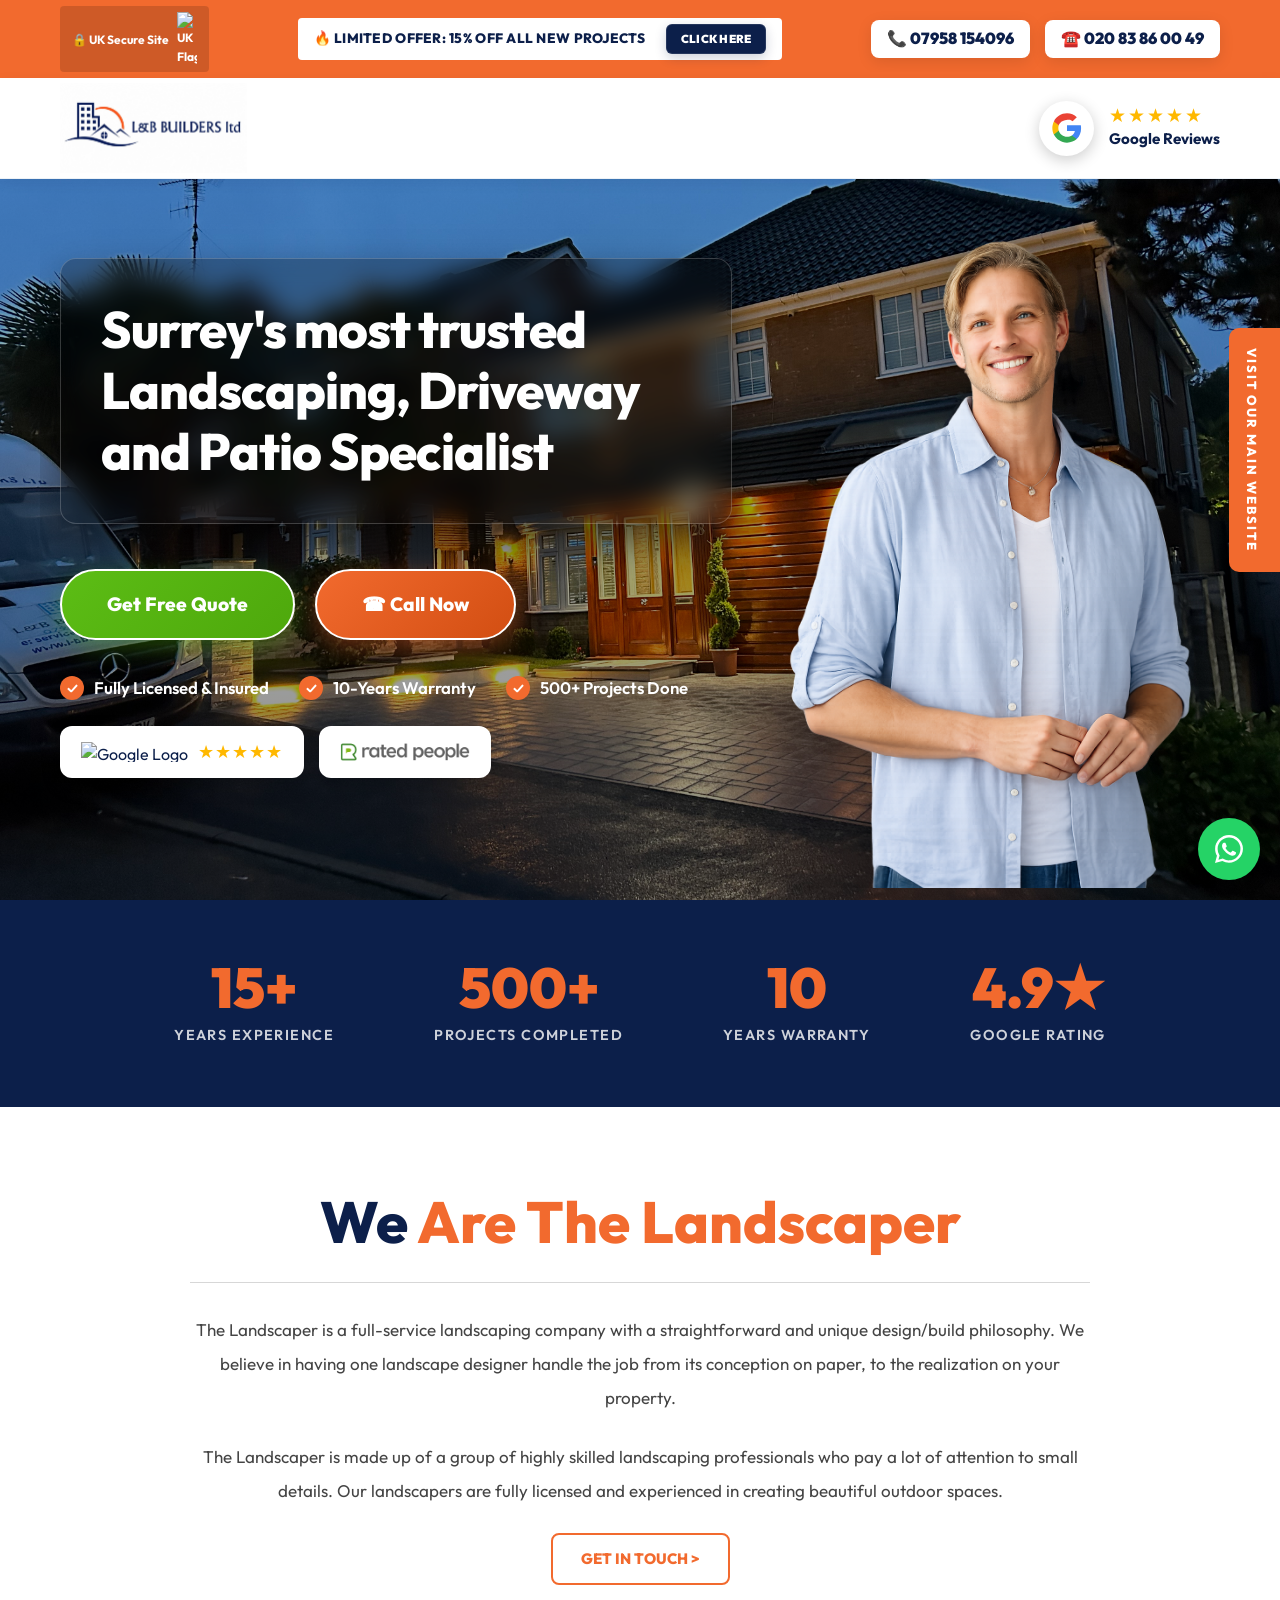
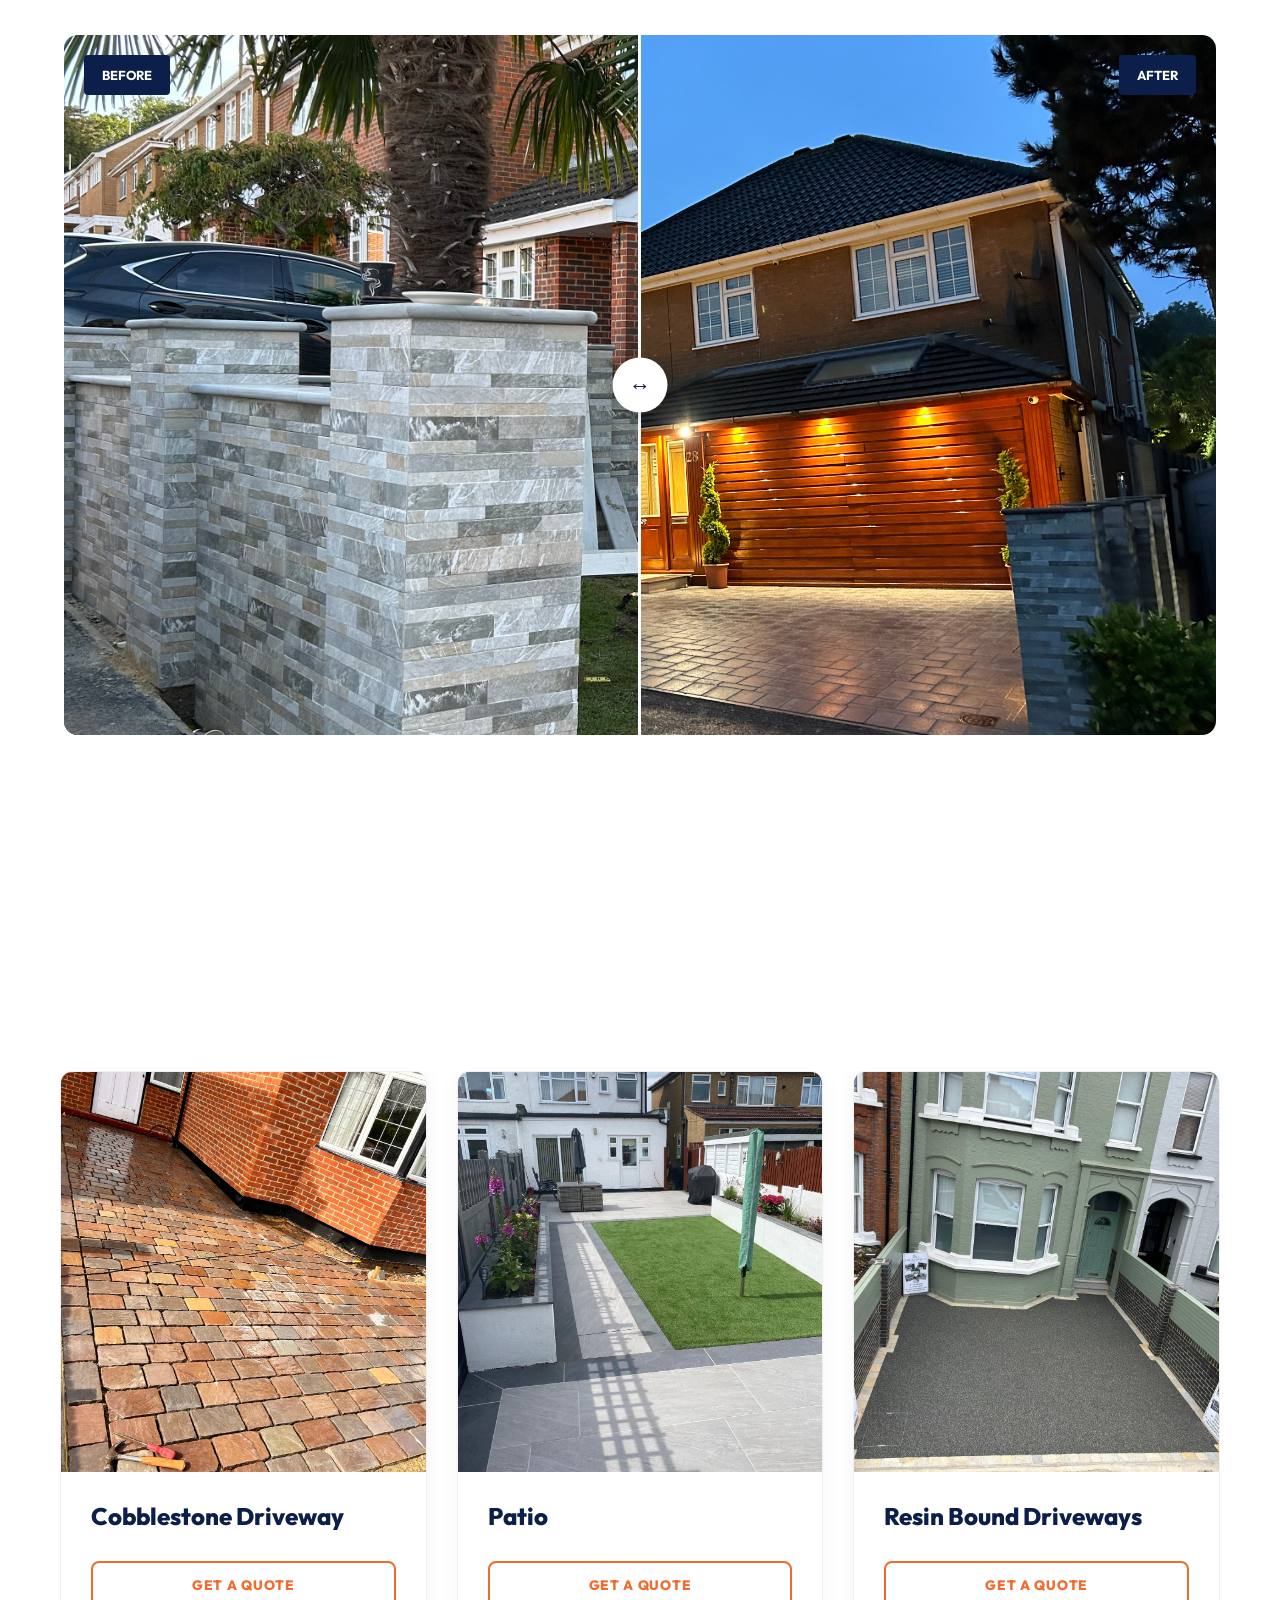
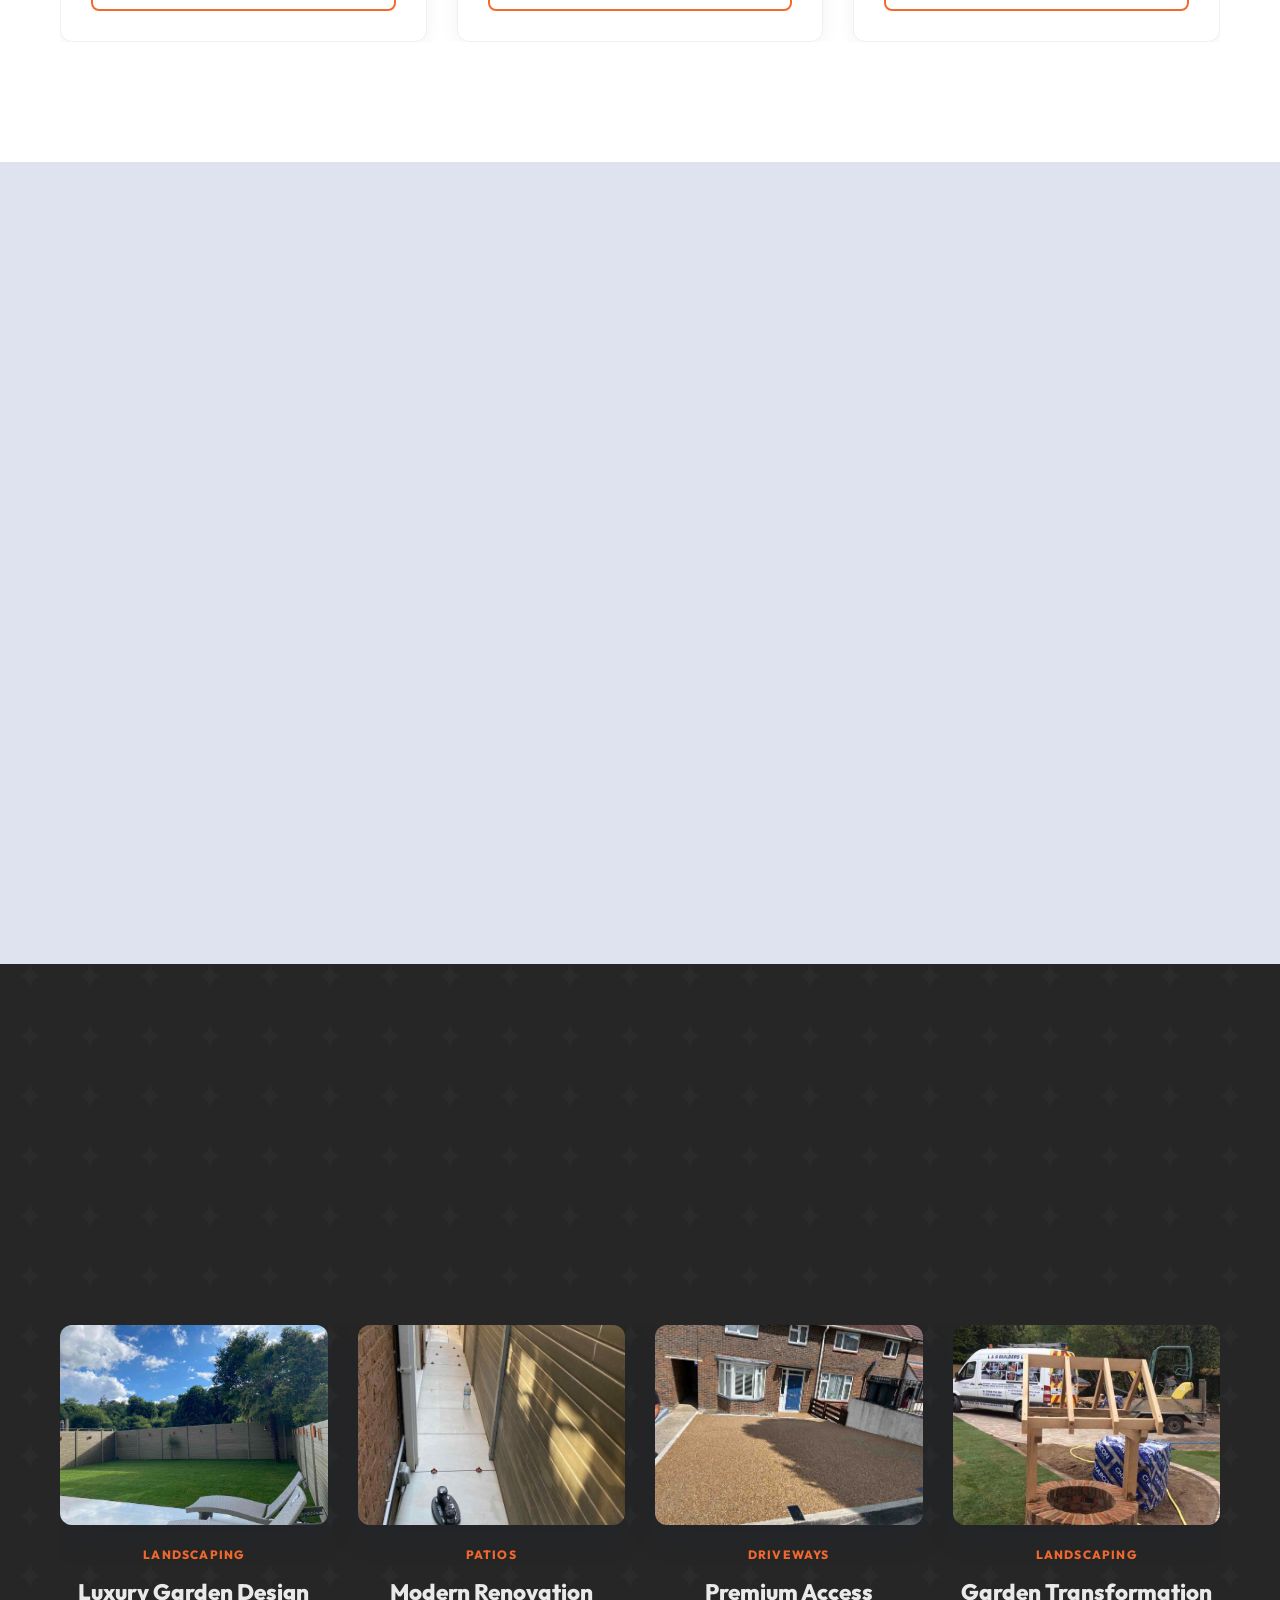
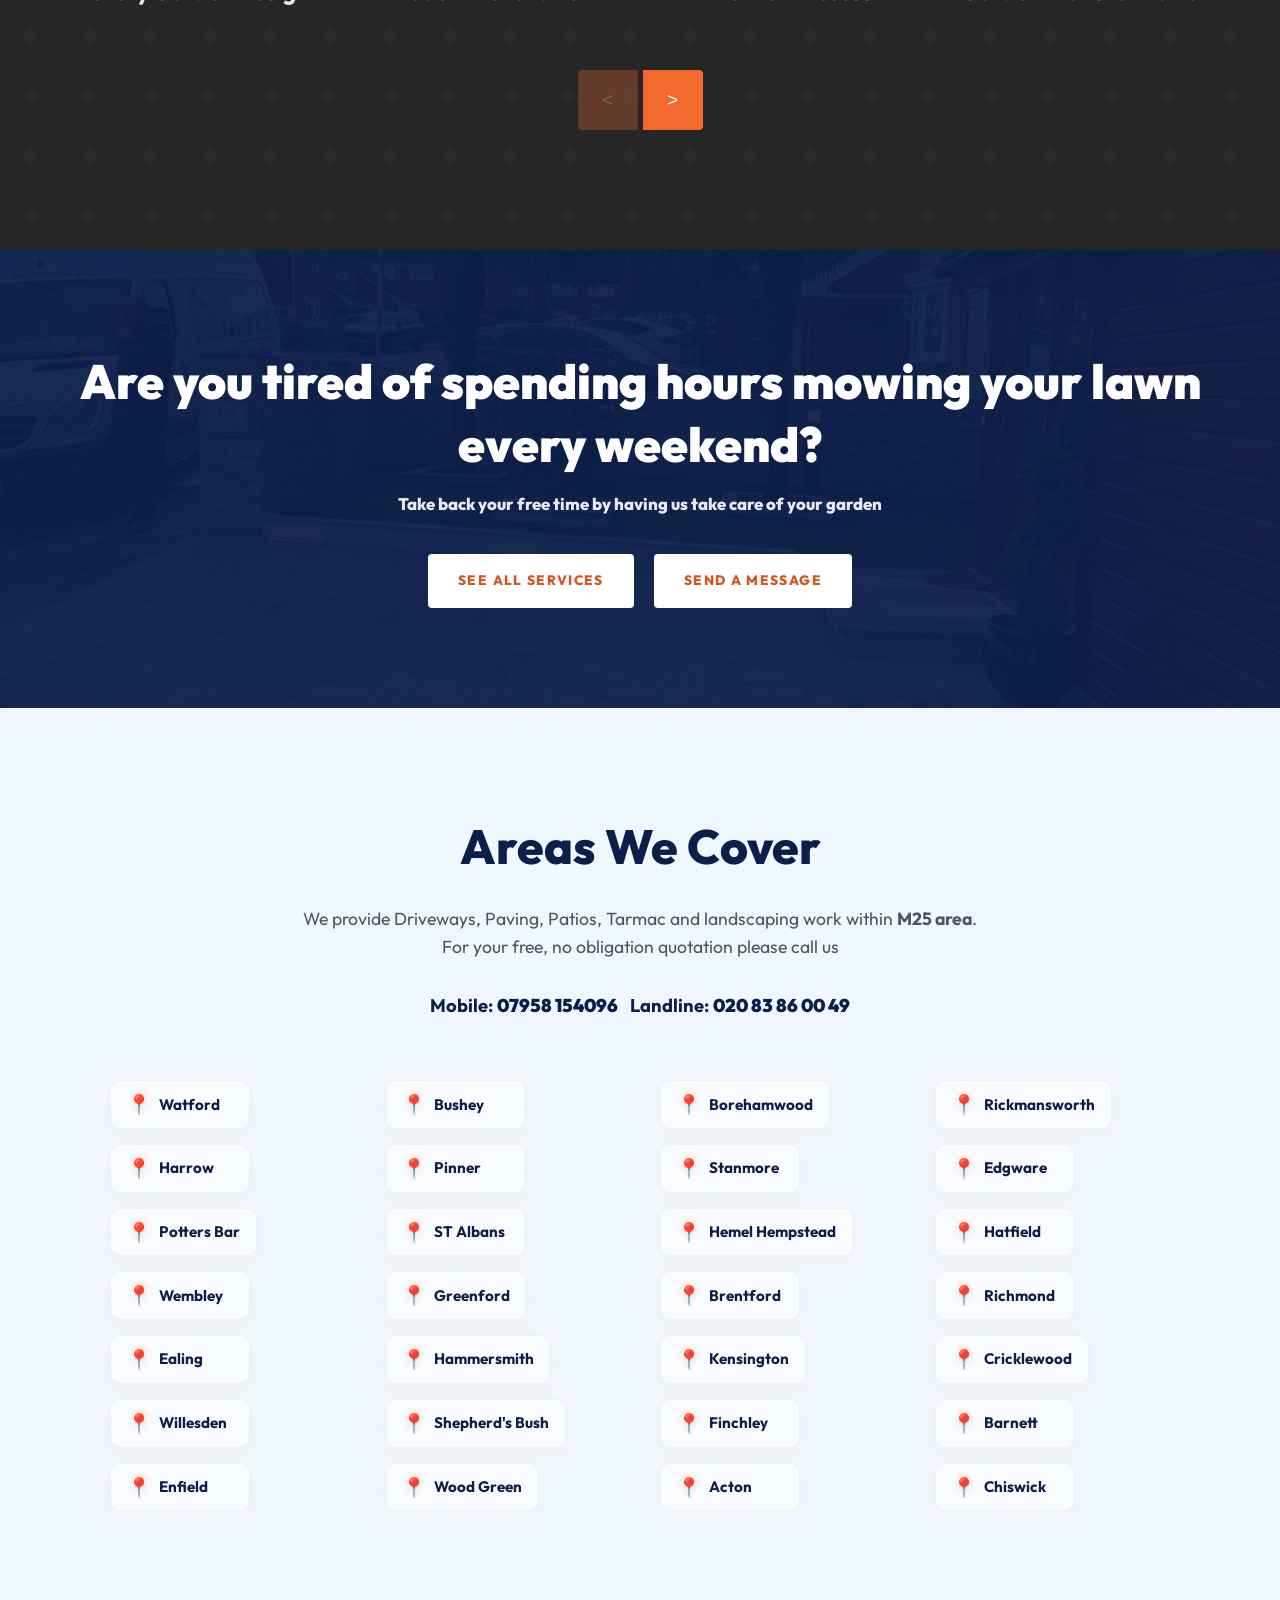
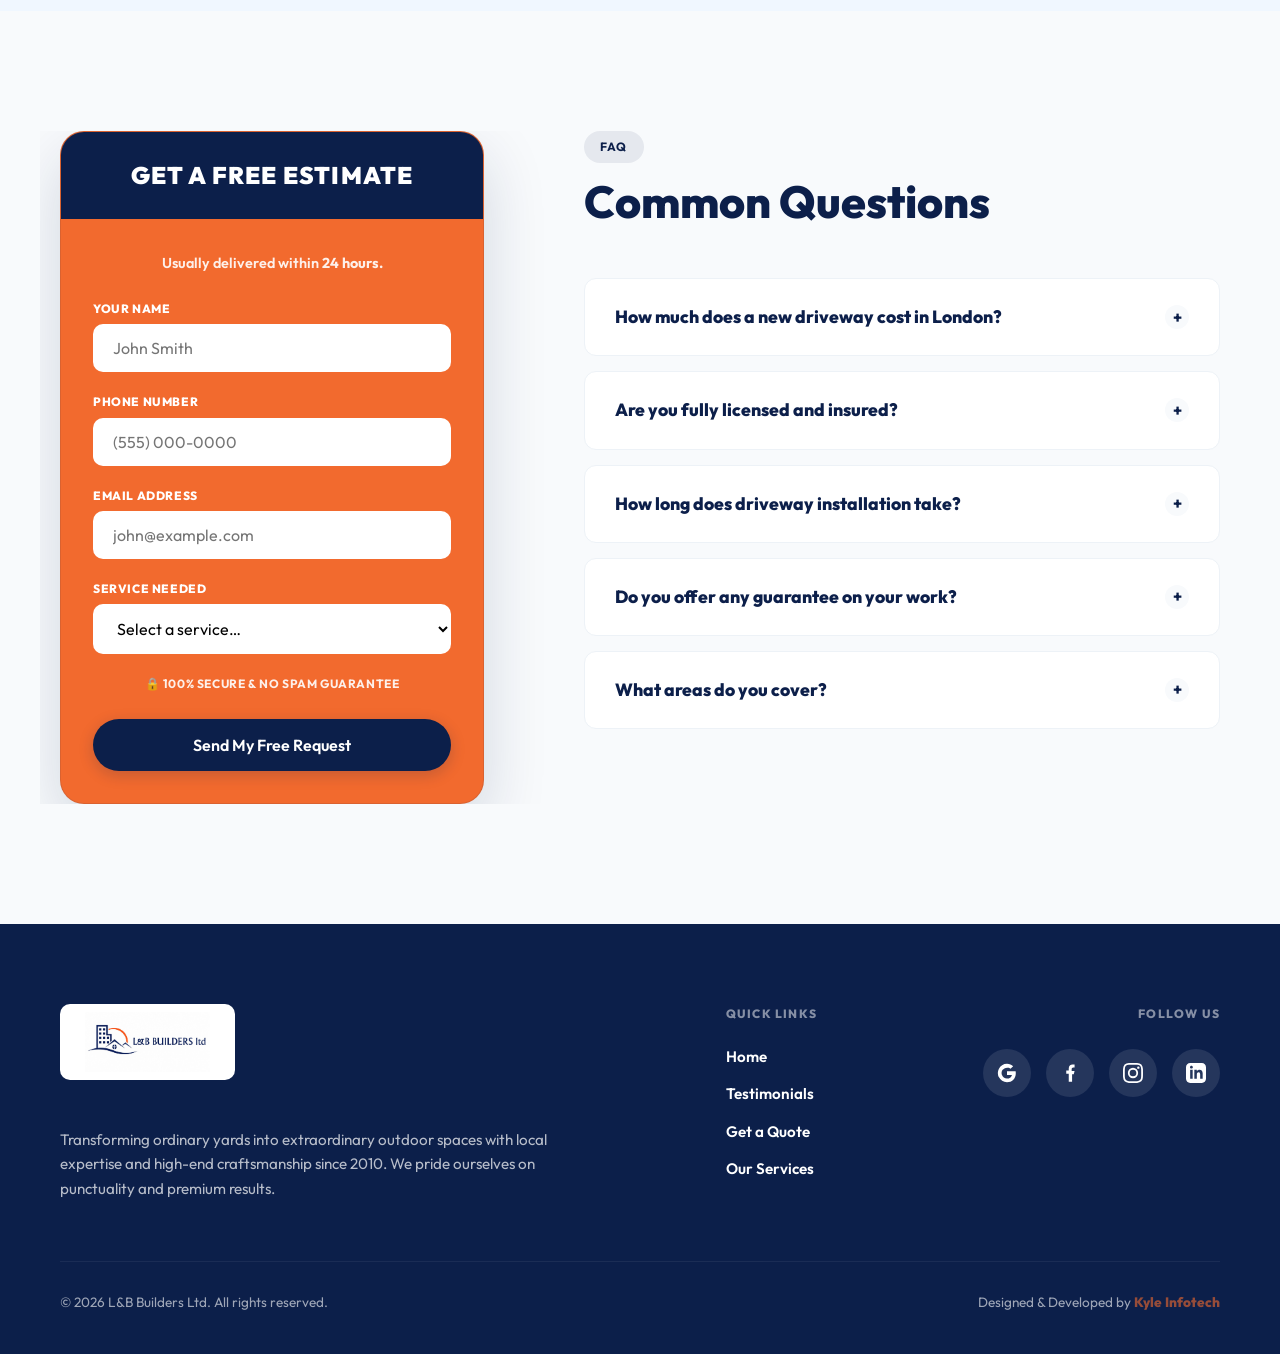
==== commit 25aac8f8: "changes" ====
--- a/index.html
+++ b/index.html
@@ -95,92 +95,50 @@
        ═══════════════════════════════ -->
     <section id="hero">
         <div class="container">
-            <div class="hero-grid">
-
-                <div class="hero-content reveal">
-
-                    <h1>Premium <em>Landscaping</em> &amp; Driveway Specialists</h1>
-                    <p>Transforming ordinary yards into extraordinary outdoor spaces. From high-end driveways to full
-                        garden design, we bring 15+ years of local expertise to your home.</p>
-
-                    <div class="hero-btns">
-                        <a href="testimonials.html" class="btn btn-primary">See Reviews →</a>
-                        <a href="#hero-form" class="btn btn-outline"
-                            style="color: var(--primary); border-color: var(--primary);">Get A Free Quote</a>
-                    </div>
-
-                    <div class="hero-trust">
-                        <div class="trust-item">
-                            <div class="tic">✓</div> Fully Licensed &amp; Insured
-                        </div>
-                        <div class="trust-item">
-                            <div class="tic">✓</div> 10-Years Warranty
-                        </div>
-                        <div class="trust-item">
-                            <div class="tic">✓</div> 500+ Projects Done
-                        </div>
-                    </div>
-
-                    <div class="hero-badges" style="display: flex; gap: 12px; margin-top: 25px; flex-wrap: wrap;">
-                        <div class="trust-sticker"
-                            style="background: #fff; padding: 0 15px; border-radius: 10px; display: flex; align-items: center; gap: 10px; box-shadow: 0 4px 12px rgba(0,0,0,0.06); border: 1px solid #eee; height: 48px;">
-                            <img src="https://upload.wikimedia.org/wikipedia/commons/2/2f/Google_2015_logo.svg"
-                                alt="Google" style="height: 18px; width: auto; display: block;">
-                            <div
-                                style="color: #FFB800; font-size: 1rem; letter-spacing: 1px; display: flex; align-items: center;">
-                                ★★★★★</div>
-                        </div>
-                        <div class="trust-sticker"
-                            style="background: #fff; padding: 0 15px; border-radius: 10px; display: flex; align-items: center; gap: 8px; box-shadow: 0 4px 12px rgba(0,0,0,0.06); border: 1px solid #eee; height: 48px;">
-                            <img src="assets/images/ratedpeople.png" style="height:24px; display: block;" />
-                        </div>
-                    </div>
-                </div>
-
-                <div class="hero-form-wrap" id="hero-form" style="position: relative;">
-                    <div class="hero-form-card reveal">
-                        <div class="form-header">
-                            <h3>GET A FREE ESTIMATE</h3>
-                        </div>
-                        <div class="form-body">
-                            <p class="sub">Usually delivered within <strong>24 hours.</strong></p>
-
-                            <form action="#" method="POST" id="quote-form">
-                                <div class="form-group">
-                                    <label for="fname">Your Name</label>
-                                    <input type="text" id="fname" name="name" placeholder="John Smith" required />
-                                </div>
-                                <div class="form-group">
-                                    <label for="fphone">Phone Number</label>
-                                    <input type="tel" id="fphone" name="phone" placeholder="(555) 000-0000" required />
-                                </div>
-                                <div class="form-group">
-                                    <label for="femail">Email Address</label>
-                                    <input type="email" id="femail" name="email" placeholder="john@example.com"
-                                        required />
-                                </div>
-                                <div class="form-group">
-                                    <label for="fservice">Service Needed</label>
-                                    <select id="fservice" name="service" required>
-                                        <option value="" disabled selected>Select a service…</option>
-                                        <option value="driveway">Driveway Installation</option>
-                                        <option value="landscape">Landscape Design</option>
-                                        <option value="patio">Patio &amp; Hardscaping</option>
-                                    </select>
-                                </div>
-                                <p
-                                    style="color: #fff; font-size: 0.75rem; font-weight: 700; text-align: center; margin-bottom: 15px; opacity: 0.9; text-transform: uppercase; letter-spacing: 0.05em;">
-                                    🔒 100% Secure & No Spam Guarantee
-                                </p>
-                                <button type="submit" class="btn btn-green"
-                                    style="width: 100%; margin-top: 10px; background: var(--primary);">
-                                    Send My Free Request
-                                </button>
-                            </form>
-                        </div>
-                    </div>
-                </div>
-
+            <div class="hero-grid-v5">
+                <!-- Left: Text Box and CTA -->
+                <div class="hero-left-v5 reveal">
+                    <div class="hero-text-box-v5">
+                        <h1>Surrey's most trusted Landscaping, Driveway and Patio Specialist</h1>
+                    </div>
+                    
+                    <div class="hero-action-v5">
+                        <a href="#hero-form" class="btn-green-pill">Get Free Quote</a>
+                        <a href="tel:+447958154096" class="btn-orange-pill">&#9742; Call Now</a>
+                    </div>
+
+                    <!-- USPs under the buttons -->
+                    <div class="hero-usps-v5">
+                        <div class="usp-item-v5">
+                            <span class="usp-icon-v5">✓</span>
+                            <span>Fully Licensed & Insured</span>
+                        </div>
+                        <div class="usp-item-v5">
+                            <span class="usp-icon-v5">✓</span>
+                            <span>10-Years Warranty</span>
+                        </div>
+                        <div class="usp-item-v5">
+                            <span class="usp-icon-v5">✓</span>
+                            <span>500+ Projects Done</span>
+                        </div>
+                    </div>
+
+                    <!-- Badges (Google Reviews & Rated People) -->
+                    <div class="hero-badges-v5">
+                        <div class="badge-item-v5">
+                            <img src="https://upload.wikimedia.org/wikipedia/commons/2/2f/Google_2015_logo.svg" alt="Google Logo" class="badge-img-google">
+                            <div class="badge-stars-google">★★★★★</div>
+                        </div>
+                        <div class="badge-item-v5">
+                            <img src="assets/images/ratedpeople.png" alt="Rated People" class="badge-img-rated">
+                        </div>
+                    </div>
+                </div>
+
+                <!-- Right: Smiling Man Image -->
+                <div class="hero-right-v5 reveal">
+                    <img src="assets/images/manimagewith.png" alt="L&B Landscaping Professional" class="hero-man-img-v5">
+                </div>
             </div>
         </div>
     </section>
@@ -303,93 +261,81 @@
                     <!-- 1. Driveways -->
                     <div class="service-card-v2 reveal" style="transition-delay: 0.1s;">
                         <div class="service-img-v2">
-                            <img src="assets/images/driveaways.jpeg" alt="Driveways">
-                        </div>
-                        <h3>Driveways</h3>
-                        <p>Expertly installed driveways in tarmac, resin, or gravel to transform your home's entrance.
-                        </p>
+                            <img src="assets/images/cablestonedriveway.jfif" alt="Driveways">
+                        </div>
+                        <h3>Cobblestone Driveway</h3>
                         <a href="#hero-form" class="service-link-v2">Get A Quote</a>
                     </div>
 
                     <!-- 2. Patios -->
                     <div class="service-card-v2 reveal">
                         <div class="service-img-v2">
-                            <img src="assets/images/patio1.jpeg" alt="Patios">
-                        </div>
-                        <h3>Patios</h3>
-                        <p>Stunning patio areas for outdoor entertaining, available in a variety of high-quality
-                            materials.</p>
+                            <img src="assets/images/patio.jfif" alt="Patios">
+                        </div>
+                        <h3>Patio</h3>
                         <a href="#hero-form" class="service-link-v2">Get A Quote</a>
                     </div>
 
                     <!-- 3. Landscaping -->
                     <div class="service-card-v2 reveal">
                         <div class="service-img-v2">
-                            <img src="assets/images/landscaping1.jpeg" alt="Landscaping">
-                        </div>
-                        <h3>Landscaping</h3>
-                        <p>Full garden design and landscaping services to turn your outdoor space into a sanctuary.</p>
+                            <img src="assets/images/resinround.jfif" alt="Landscaping">
+                        </div>
+                        <h3>Resin Bound Driveways</h3>
                         <a href="#hero-form" class="service-link-v2">Get A Quote</a>
                     </div>
 
                     <!-- 4. Block Paving -->
                     <div class="service-card-v2 reveal">
                         <div class="service-img-v2">
-                            <img src="assets/images/IMG_0568.jpeg" alt="Block Paving">
-                        </div>
-                        <h3>Block Paving</h3>
-                        <p>Beautiful, durable block paving for driveways and patios that stand the test of time.</p>
+                            <img src="assets/images/blockpavingdriveaway.jfif" alt="Block Paving">
+                        </div>
+                        <h3>Block Paving Driveway</h3>
                         <a href="#hero-form" class="service-link-v2">Get A Quote</a>
                     </div>
 
                     <!-- 5. Extensions -->
                     <div class="service-card-v2 reveal" style="transition-delay: 0.2s;">
                         <div class="service-img-v2">
-                            <img src="assets/images/IMG_0846.jpeg" alt="Extensions">
-                        </div>
-                        <h3>Extensions</h3>
-                        <p>Professional home and garden extensions designed to create more living space for your family.
-                        </p>
+                            <img src="assets/images/extensionandrenovation.jfif" alt="Extensions">
+                        </div>
+                        <h3>Extension and Renovation</h3>
                         <a href="#hero-form" class="service-link-v2">Get A Quote</a>
                     </div>
 
                     <!-- 6. Paths -->
                     <div class="service-card-v2 reveal">
                         <div class="service-img-v2">
-                            <img src="assets/images/IMG_1341.jpeg" alt="Paths">
-                        </div>
-                        <h3>Paths</h3>
-                        <p>Elegant walkway solutions that connect your garden spaces with style and functionality.</p>
+                            <img src="assets/images/pathway.jpeg" alt="Paths">
+                        </div>
+                        <h3>Pathway</h3>
                         <a href="#hero-form" class="service-link-v2">Get A Quote</a>
                     </div>
 
                     <!-- 7. Porches -->
                     <div class="service-card-v2 reveal">
                         <div class="service-img-v2">
-                            <img src="assets/images/IMG_1415.jpeg" alt="Porches">
-                        </div>
-                        <h3>Porches</h3>
-                        <p>Custom-built porches that enhance your home's curb appeal and provide practical storage.</p>
+                            <img src="assets/images/porch.jfif" alt="Porches">
+                        </div>
+                        <h3>Porch</h3>
                         <a href="#hero-form" class="service-link-v2">Get A Quote</a>
                     </div>
 
                     <!-- 8. Decking -->
                     <div class="service-card-v2 reveal">
                         <div class="service-img-v2">
-                            <img src="assets/images/IMG_1431.jpeg" alt="Decking">
-                        </div>
-                        <h3>Decking</h3>
-                        <p>Premium timber and composite decking solutions for the perfect low-maintenance terrace.</p>
+                            <img src="assets/images/garden gate.jfif" alt="Decking">
+                        </div>
+                        <h3>Garden Wall and Gate</h3>
                         <a href="#hero-form" class="service-link-v2">Get A Quote</a>
                     </div>
 
                     <!-- 9. Fencing -->
                     <div class="service-card-v2 reveal">
                         <div class="service-img-v2">
-                            <img src="assets/images/IMG_2885.jpeg" alt="Fencing">
+                            <img src="assets/images/fencing.jfif" alt="Fencing">
                         </div>
                         <h3>Fencing</h3>
-                        <p>Secure, high-quality fencing installations to provide privacy and safety for your garden.</p>
                         <a href="#hero-form" class="service-link-v2">Get A Quote</a>
                     </div>
 
@@ -844,16 +790,60 @@
     <section id="faq">
         <div class="container">
             <div class="faq-v2-grid">
-                <!-- Left: Intro & CTA -->
+                <!-- Left: Estimate Form -->
                 <div class="faq-v2-intro reveal">
-                    <div class="tag">FAQ</div>
-                    <h2>Common <span>Questions</span></h2>
-                    <p>Everything you need to know before booking. We believe in transparency and want you to feel
-                        confident in our process.</p>
+                    <!-- Relocated Estimate Form -->
+                    <div class="hero-form-wrap" id="hero-form" style="position: relative;">
+                        <div class="hero-form-card">
+                            <div class="form-header">
+                                <h3>GET A FREE ESTIMATE</h3>
+                            </div>
+                            <div class="form-body">
+                                <p class="sub">Usually delivered within <strong>24 hours.</strong></p>
+
+                                <form action="#" method="POST" id="quote-form">
+                                    <div class="form-group">
+                                        <label for="fname">Your Name</label>
+                                        <input type="text" id="fname" name="name" placeholder="John Smith" required />
+                                    </div>
+                                    <div class="form-group">
+                                        <label for="fphone">Phone Number</label>
+                                        <input type="tel" id="fphone" name="phone" placeholder="(555) 000-0000" required />
+                                    </div>
+                                    <div class="form-group">
+                                        <label for="femail">Email Address</label>
+                                        <input type="email" id="femail" name="email" placeholder="john@example.com"
+                                            required />
+                                    </div>
+                                    <div class="form-group">
+                                        <label for="fservice">Service Needed</label>
+                                        <select id="fservice" name="service" required>
+                                            <option value="" disabled selected>Select a service…</option>
+                                            <option value="driveway">Driveway Installation</option>
+                                            <option value="landscape">Landscape Design</option>
+                                            <option value="patio">Patio &amp; Hardscaping</option>
+                                        </select>
+                                    </div>
+                                    <p
+                                        style="color: #fff; font-size: 0.75rem; font-weight: 700; text-align: center; margin-bottom: 15px; opacity: 0.9; text-transform: uppercase; letter-spacing: 0.05em;">
+                                        &#128274; 100% Secure & No Spam Guarantee
+                                    </p>
+                                    <button type="submit" class="btn btn-green"
+                                        style="width: 100%; margin-top: 10px; background: var(--primary);">
+                                        Send My Free Request
+                                    </button>
+                                </form>
+                            </div>
+                        </div>
+                    </div>
                 </div>
 
                 <!-- Right: Accordion -->
                 <div class="faq-accordion-v2">
+                    <div class="faq-accordion-header reveal" style="margin-bottom: 35px;">
+                        <div class="tag" style="display: inline-block; margin-bottom: 12px;">FAQ</div>
+                        <h2 style="font-size: 2.8rem; font-weight: 800; color: var(--primary); margin: 0; line-height: 1.2;">Common <span>Questions</span></h2>
+                    </div>
                     <!-- Q1 -->
                     <div class="faq-item-v2 reveal">
                         <div class="faq-q-v2">
@@ -1552,4 +1542,4 @@
 
 </body>
 
-</html>+</html>
--- a/assets/style.css
+++ b/assets/style.css
@@ -471,6 +471,296 @@
              display: none;
          }
 
+     /* ════════════════════════════════
+        NEW CUSTOM HERO STYLE (MATCHING USER SCREENSHOT)
+        ════════════════════════════════ */
+     #hero {
+         min-height: 100vh;
+        padding: 137px 0 1px;
+         display: flex;
+         align-items: center;
+         background: linear-gradient(rgba(0, 0, 0, 0.2), rgba(0, 0, 0, 0.45)), url('images/Work Completed 4.jpeg') center/cover no-repeat;
+         position: relative;
+         overflow: hidden;
+     }
+
+     /* Dark semi-transparent box for heading */
+     .hero-text-box-v5 {
+         background: rgba(0, 0, 0, 0.65);
+         backdrop-filter: blur(12px);
+         -webkit-backdrop-filter: blur(12px);
+         border: 1px solid rgba(255, 255, 255, 0.2);
+         padding: 40px;
+         border-radius: 16px;
+         max-width: 720px;
+         box-shadow: 0 20px 40px rgba(0, 0, 0, 0.5);
+         margin-bottom: 30px;
+     }
+
+     .hero-text-box-v5 h1 {
+         font-size: clamp(2rem, 5.5vw, 3.2rem);
+         font-weight: 800;
+         line-height: 1.2;
+         color: #fff;
+         margin: 0;
+         letter-spacing: -0.02em;
+         font-family: var(--ff-main);
+     }
+
+     /* Action area wrapping buttons */
+     .hero-action-v5 {
+         position: relative;
+         display: inline-flex;
+         align-items: center;
+         gap: 20px;
+         margin-top: 15px;
+         z-index: 10;
+         flex-wrap: wrap;
+     }
+
+     /* Grass Green Pill Button */
+     .btn-green-pill {
+         position: relative;
+         z-index: 1;
+         background: linear-gradient(135deg, #5cbd15 0%, #4ea80c 100%);
+         color: #fff;
+         padding: 18px 45px;
+         font-size: 1.2rem;
+         font-weight: 800;
+         text-decoration: none;
+         border-radius: 100px;
+         box-shadow: 0 8px 25px rgba(78, 168, 12, 0.4);
+         transition: all 0.3s cubic-bezier(0.175, 0.885, 0.32, 1.275);
+         border: 2px solid #fff;
+         text-transform: capitalize;
+         display: inline-block;
+     }
+
+     .btn-green-pill:hover {
+         transform: translateY(-4px) scale(1.03);
+         box-shadow: 0 12px 30px rgba(78, 168, 12, 0.6);
+         background: linear-gradient(135deg, #6cd41a 0%, #5cbd15 100%);
+     }
+
+     /* Orange Gradient Call Button */
+     .btn-orange-pill {
+         position: relative;
+         z-index: 1;
+         background: linear-gradient(135deg, #f26a2e 0%, #d24e12 100%);
+         color: #fff;
+         padding: 18px 45px;
+         font-size: 1.2rem;
+         font-weight: 800;
+         text-decoration: none;
+         border-radius: 100px;
+         box-shadow: 0 8px 25px rgba(242, 106, 46, 0.4);
+         transition: all 0.3s cubic-bezier(0.175, 0.885, 0.32, 1.275);
+         border: 2px solid #fff;
+         text-transform: capitalize;
+         display: inline-block;
+         animation: orangeBtnPulse 2.5s infinite ease-in-out;
+     }
+
+     .btn-orange-pill:hover {
+         transform: translateY(-4px) scale(1.03);
+         box-shadow: 0 15px 35px rgba(242, 106, 46, 0.7);
+         background: linear-gradient(135deg, #f47e47 0%, #f26a2e 100%);
+     }
+
+     @keyframes orangeBtnPulse {
+         0% {
+             box-shadow: 0 8px 25px rgba(242, 106, 46, 0.4);
+         }
+         50% {
+             box-shadow: 0 8px 35px rgba(242, 106, 46, 0.75), 0 0 15px rgba(242, 106, 46, 0.3);
+         }
+         100% {
+             box-shadow: 0 8px 25px rgba(242, 106, 46, 0.4);
+         }
+     }
+
+     /* USPs & Badges Layout under Buttons */
+     .hero-usps-v5 {
+         display: flex;
+         gap: 30px;
+         margin-top: 35px;
+         flex-wrap: wrap;
+         z-index: 10;
+         position: relative;
+     }
+
+     .usp-item-v5 {
+         display: flex;
+         align-items: center;
+         gap: 10px;
+         color: #fff;
+         font-weight: 600;
+         font-size: 1.05rem;
+     }
+
+     .usp-icon-v5 {
+         width: 24px;
+         height: 24px;
+         background: #F26A2E;
+         color: #fff;
+         border-radius: 50%;
+         display: inline-flex;
+         align-items: center;
+         justify-content: center;
+         font-size: 0.8rem;
+         font-weight: 800;
+     }
+
+     .hero-badges-v5 {
+         display: flex;
+         gap: 15px;
+         margin-top: 25px;
+         flex-wrap: wrap;
+         z-index: 10;
+         position: relative;
+     }
+
+     .badge-item-v5 {
+         background: #fff;
+         padding: 8px 20px;
+         border-radius: 12px;
+         display: flex;
+         align-items: center;
+         gap: 10px;
+         box-shadow: 0 8px 20px rgba(0, 0, 0, 0.15);
+         border: 1px solid rgba(255, 255, 255, 0.1);
+         height: 52px;
+     }
+
+     .badge-img-google {
+         height: 20px;
+         width: auto;
+     }
+
+     .badge-stars-google {
+         color: #FFB800;
+         font-size: 1.1rem;
+         letter-spacing: 1px;
+         display: flex;
+         align-items: center;
+     }
+
+     .badge-img-rated {
+         height: 26px;
+         width: auto;
+     }
+
+     /* Smiling Man on the Right */
+     .hero-grid-v5 {
+         display: grid;
+         grid-template-columns: 1.2fr 0.8fr;
+         gap: 40px;
+         align-items: center;
+         min-height: calc(100vh - 160px);
+     }
+
+     .hero-right-v5 {
+         display: flex;
+         justify-content: flex-end;
+         align-items: flex-end;
+         align-self: flex-end;
+         position: relative;
+     }
+
+     .hero-man-img-v5 {
+         width: 100%;
+         max-width: 480px;
+         height: auto;
+         display: block;
+         filter: drop-shadow(0 15px 30px rgba(0, 0, 0, 0.35));
+         animation: heroManEntrance 1s ease-out;
+     }
+
+     @keyframes heroManEntrance {
+         0% {
+             opacity: 0;
+             transform: translateY(40px);
+         }
+         100% {
+             opacity: 1;
+             transform: translateY(0);
+         }
+     }
+
+     /* Responsive Layout */
+     @media (max-width: 991px) {
+         .hero-grid-v5 {
+             grid-template-columns: 1fr;
+             text-align: center;
+             padding-top: 40px;
+             gap: 50px;
+         }
+
+         .hero-text-box-v5 {
+             margin: 0 auto 30px;
+             padding: 25px 30px;
+         }
+
+         .hero-action-v5 {
+             justify-content: center;
+         }
+
+         .hero-right-v5 {
+             justify-content: center;
+         }
+         
+         .hero-man-img-v5 {
+             max-width: 360px;
+         }
+         .hero-usps-v5 {
+             justify-content: center;
+             margin-top: 30px;
+         }
+         .hero-badges-v5 {
+             justify-content: center;
+             margin-top: 20px;
+         }
+     }
+
+     @media (max-width: 480px) {
+         .hero-text-box-v5 {
+             padding: 25px 20px;
+         }
+         .hero-text-box-v5 h1 {
+             font-size: 1.8rem;
+         }
+         .hero-action-v5 {
+             flex-direction: column;
+             gap: 15px;
+             margin-top: 5px;
+         }
+         .btn-green-pill,
+         .btn-orange-pill {
+             padding: 15px 30px;
+             font-size: 1.05rem;
+             width: 100%;
+             text-align: center;
+         }
+         .hero-usps-v5 {
+             flex-direction: column;
+             align-items: flex-start;
+             gap: 15px;
+             display: inline-flex;
+             text-align: left;
+             margin: 30px auto 0;
+         }
+         .usp-item-v5 {
+             font-size: 1rem;
+         }
+         .hero-badges-v5 {
+             justify-content: center;
+             gap: 12px;
+         }
+         .badge-item-v5 {
+             padding: 6px 15px;
+             height: 48px;
+         }
+     }
          #hero {
              padding-top: 120px;
          }
@@ -481,87 +771,501 @@
      }
 
      /* ════════════════════════════════
-       HERO
-       ════════════════════════════════ */
+        NEW CUSTOM HERO STYLE (MATCHING USER SCREENSHOT)
+        ════════════════════════════════ */
      #hero {
          min-height: 100vh;
-         padding: 160px 0 100px;
-         display: flex;
-         align-items: center;
-         background:
-             linear-gradient(135deg, rgba(255, 255, 255, 0.9) 0%, rgba(255, 255, 255, 0.7) 100%),
-             url('assets/images/driveaways.jpeg') center/cover no-repeat;
+        padding: 137px 0 1px;
+         display: flex;
+         align-items: center;
+         background: linear-gradient(rgba(0, 0, 0, 0.2), rgba(0, 0, 0, 0.45)), url('images/Work Completed 4.jpeg') center/cover no-repeat;
          position: relative;
          overflow: hidden;
      }
 
-     #hero::before {
-         content: '';
-         position: absolute;
-         inset: 0;
-         background: radial-gradient(circle at 70% 30%, rgba(242, 106, 46, 0.1) 0%, transparent 50%);
-         pointer-events: none;
-     }
-
-     .hero-grid {
+     /* Dark semi-transparent box for heading */
+     .hero-text-box-v5 {
+         background: rgba(0, 0, 0, 0.25);
+         backdrop-filter: blur(12px);
+         -webkit-backdrop-filter: blur(12px);
+         border: 1px solid rgba(255, 255, 255, 0.2);
+         padding: 40px;
+         border-radius: 16px;
+         max-width: 720px;
+         box-shadow: 0 20px 40px rgba(0, 0, 0, 0.5);
+         margin-bottom: 30px;
+     }
+
+     .hero-text-box-v5 h1 {
+         font-size: clamp(2rem, 5.5vw, 3.2rem);
+         font-weight: 800;
+         line-height: 1.2;
+         color: #fff;
+         margin: 0;
+         letter-spacing: -0.02em;
+         font-family: var(--ff-main);
+     }
+
+     /* Action area wrapping buttons */
+     .hero-action-v5 {
+         position: relative;
+         display: inline-flex;
+         align-items: center;
+         gap: 20px;
+         margin-top: 15px;
+         z-index: 10;
+         flex-wrap: wrap;
+     }
+
+     /* Grass Green Pill Button */
+     .btn-green-pill {
+         position: relative;
+         z-index: 1;
+         background: linear-gradient(135deg, #5cbd15 0%, #4ea80c 100%);
+         color: #fff;
+         padding: 18px 45px;
+         font-size: 1.2rem;
+         font-weight: 800;
+         text-decoration: none;
+         border-radius: 100px;
+         box-shadow: 0 8px 25px rgba(78, 168, 12, 0.4);
+         transition: all 0.3s cubic-bezier(0.175, 0.885, 0.32, 1.275);
+         border: 2px solid #fff;
+         text-transform: capitalize;
+         display: inline-block;
+     }
+
+     .btn-green-pill:hover {
+         transform: translateY(-4px) scale(1.03);
+         box-shadow: 0 12px 30px rgba(78, 168, 12, 0.6);
+         background: linear-gradient(135deg, #6cd41a 0%, #5cbd15 100%);
+     }
+
+     /* Orange Gradient Call Button */
+     .btn-orange-pill {
+         position: relative;
+         z-index: 1;
+         background: linear-gradient(135deg, #f26a2e 0%, #d24e12 100%);
+         color: #fff;
+         padding: 18px 45px;
+         font-size: 1.2rem;
+         font-weight: 800;
+         text-decoration: none;
+         border-radius: 100px;
+         box-shadow: 0 8px 25px rgba(242, 106, 46, 0.4);
+         transition: all 0.3s cubic-bezier(0.175, 0.885, 0.32, 1.275);
+         border: 2px solid #fff;
+         text-transform: capitalize;
+         display: inline-block;
+         animation: orangeBtnPulse 2.5s infinite ease-in-out;
+     }
+
+     .btn-orange-pill:hover {
+         transform: translateY(-4px) scale(1.03);
+         box-shadow: 0 15px 35px rgba(242, 106, 46, 0.7);
+         background: linear-gradient(135deg, #f47e47 0%, #f26a2e 100%);
+     }
+
+     @keyframes orangeBtnPulse {
+         0% {
+             box-shadow: 0 8px 25px rgba(242, 106, 46, 0.4);
+         }
+         50% {
+             box-shadow: 0 8px 35px rgba(242, 106, 46, 0.75), 0 0 15px rgba(242, 106, 46, 0.3);
+         }
+         100% {
+             box-shadow: 0 8px 25px rgba(242, 106, 46, 0.4);
+         }
+     }
+
+     /* USPs & Badges Layout under Buttons */
+     .hero-usps-v5 {
+         display: flex;
+         gap: 30px;
+         margin-top: 35px;
+         flex-wrap: wrap;
+         z-index: 10;
+         position: relative;
+     }
+
+     .usp-item-v5 {
+         display: flex;
+         align-items: center;
+         gap: 10px;
+         color: #fff;
+         font-weight: 600;
+         font-size: 1.05rem;
+     }
+
+     .usp-icon-v5 {
+         width: 24px;
+         height: 24px;
+         background: #F26A2E;
+         color: #fff;
+         border-radius: 50%;
+         display: inline-flex;
+         align-items: center;
+         justify-content: center;
+         font-size: 0.8rem;
+         font-weight: 800;
+     }
+
+     .hero-badges-v5 {
+         display: flex;
+         gap: 15px;
+         margin-top: 25px;
+         flex-wrap: wrap;
+         z-index: 10;
+         position: relative;
+     }
+
+     .badge-item-v5 {
+         background: #fff;
+         padding: 8px 20px;
+         border-radius: 12px;
+         display: flex;
+         align-items: center;
+         gap: 10px;
+         box-shadow: 0 8px 20px rgba(0, 0, 0, 0.15);
+         border: 1px solid rgba(255, 255, 255, 0.1);
+         height: 52px;
+     }
+
+     .badge-img-google {
+         height: 20px;
+         width: auto;
+     }
+
+     .badge-stars-google {
+         color: #FFB800;
+         font-size: 1.1rem;
+         letter-spacing: 1px;
+         display: flex;
+         align-items: center;
+     }
+
+     .badge-img-rated {
+         height: 26px;
+         width: auto;
+     }
+
+     /* Smiling Man on the Right */
+     .hero-grid-v5 {
          display: grid;
          grid-template-columns: 1.2fr 0.8fr;
-         gap: 80px;
-         align-items: center;
-     }
-
-     .hero-content h1 {
-         font-size: clamp(3rem, 8vw, 4.5rem);
-         font-weight: 900;
-         line-height: 1.1;
-         color: var(--primary);
-         margin-bottom: 24px;
-         letter-spacing: -0.04em;
-     }
-
-     .hero-content h1 em {
-         font-style: normal;
-         color: var(--secondary);
-     }
-
-     .hero-content p {
-         font-size: 1.35rem;
-         color: var(--ink-muted);
-         margin-bottom: 40px;
-         max-width: 600px;
-     }
-
-     .hero-btns {
-         display: flex;
-         gap: 16px;
+         gap: 40px;
+         align-items: center;
+         min-height: calc(100vh - 160px);
+     }
+
+     .hero-right-v5 {
+         display: flex;
+         justify-content: flex-end;
+         align-items: flex-end;
+         align-self: flex-end;
+         position: relative;
+     }
+
+     .hero-man-img-v5 {
+         width: 100%;
+         max-width: 480px;
+         height: auto;
+         display: block;
+         filter: drop-shadow(0 15px 30px rgba(0, 0, 0, 0.35));
+         animation: heroManEntrance 1s ease-out;
+     }
+
+     @keyframes heroManEntrance {
+         0% {
+             opacity: 0;
+             transform: translateY(40px);
+         }
+         100% {
+             opacity: 1;
+             transform: translateY(0);
+         }
+     }
+
+     /* Responsive Layout */
+     @media (max-width: 991px) {
+         .hero-grid-v5 {
+             grid-template-columns: 1fr;
+             text-align: center;
+             padding-top: 40px;
+             gap: 50px;
+         }
+
+         .hero-text-box-v5 {
+             margin: 0 auto 30px;
+             padding: 25px 30px;
+         }
+
+         .hero-action-v5 {
+             justify-content: center;
+         }
+
+         .hero-right-v5 {
+             justify-content: center;
+         }
+         
+         .hero-man-img-v5 {
+             max-width: 360px;
+         }
+         .hero-usps-v5 {
+             justify-content: center;
+             margin-top: 30px;
+         }
+         .hero-badges-v5 {
+             justify-content: center;
+             margin-top: 20px;
+         }
+     }
+
+     @media (max-width: 480px) {
+         .hero-text-box-v5 {
+             padding: 25px 20px;
+         }
+         .hero-text-box-v5 h1 {
+             font-size: 1.8rem;
+         }
+         .hero-action-v5 {
+             flex-direction: column;
+             gap: 15px;
+             margin-top: 5px;
+         }
+         .btn-green-pill,
+         .btn-orange-pill {
+             padding: 15px 30px;
+             font-size: 1.05rem;
+             width: 100%;
+             text-align: center;
+         }
+         .hero-usps-v5 {
+             flex-direction: column;
+             align-items: flex-start;
+             gap: 15px;
+             display: inline-flex;
+             text-align: left;
+             margin: 30px auto 0;
+         }
+         .usp-item-v5 {
+             font-size: 1rem;
+         }
+         .hero-badges-v5 {
+             justify-content: center;
+             gap: 12px;
+         }
+         .badge-item-v5 {
+             padding: 6px 15px;
+             height: 48px;
+         }
+     }
+         transition: all 0.3s cubic-bezier(0.175, 0.885, 0.32, 1.275);
+         border: 2px solid #fff;
+         text-transform: capitalize;
+         display: inline-block;
+         animation: orangeBtnPulse 2.5s infinite ease-in-out;
+     }
+
+     .btn-orange-pill:hover {
+         transform: translateY(-4px) scale(1.03);
+         box-shadow: 0 15px 35px rgba(242, 106, 46, 0.7);
+         background: linear-gradient(135deg, #f47e47 0%, #f26a2e 100%);
+     }
+
+     @keyframes orangeBtnPulse {
+         0% {
+             box-shadow: 0 8px 25px rgba(242, 106, 46, 0.4);
+         }
+         50% {
+             box-shadow: 0 8px 35px rgba(242, 106, 46, 0.75), 0 0 15px rgba(242, 106, 46, 0.3);
+         }
+         100% {
+             box-shadow: 0 8px 25px rgba(242, 106, 46, 0.4);
+         }
+     }
+
+     /* USPs & Badges Layout under Buttons */
+     .hero-usps-v5 {
+         display: flex;
+         gap: 30px;
+         margin-top: 35px;
          flex-wrap: wrap;
-         margin-bottom: 48px;
-     }
-
-     .hero-trust {
-         display: flex;
-         gap: 32px;
-         flex-wrap: wrap;
-     }
-
-     .trust-item {
+         z-index: 10;
+         position: relative;
+     }
+
+     .usp-item-v5 {
          display: flex;
          align-items: center;
          gap: 10px;
+         color: #fff;
          font-weight: 600;
-         color: var(--primary);
-     }
-
-     .trust-item .tic {
+         font-size: 1.05rem;
+     }
+
+     .usp-icon-v5 {
          width: 24px;
          height: 24px;
-         background: var(--secondary);
+         background: #F26A2E;
          color: #fff;
          border-radius: 50%;
-         display: flex;
+         display: inline-flex;
          align-items: center;
          justify-content: center;
          font-size: 0.8rem;
+         font-weight: 800;
+     }
+
+     .hero-badges-v5 {
+         display: flex;
+         gap: 15px;
+         margin-top: 25px;
+         flex-wrap: wrap;
+         z-index: 10;
+         position: relative;
+     }
+
+     .badge-item-v5 {
+         background: #fff;
+         padding: 8px 20px;
+         border-radius: 12px;
+         display: flex;
+         align-items: center;
+         gap: 10px;
+         box-shadow: 0 8px 20px rgba(0, 0, 0, 0.15);
+         border: 1px solid rgba(255, 255, 255, 0.1);
+         height: 52px;
+     }
+
+     .badge-img-google {
+         height: 20px;
+         width: auto;
+     }
+
+     .badge-stars-google {
+         color: #FFB800;
+         font-size: 1.1rem;
+         letter-spacing: 1px;
+         display: flex;
+         align-items: center;
+     }
+
+     .badge-img-rated {
+         height: 26px;
+         width: auto;
+     }
+
+     /* Smiling Man on the Right */
+     .hero-grid-v5 {
+         display: grid;
+         grid-template-columns: 1.2fr 0.8fr;
+         gap: 40px;
+         align-items: center;
+         min-height: calc(100vh - 160px);
+     }
+
+     .hero-right-v5 {
+         display: flex;
+         justify-content: flex-end;
+         align-items: flex-end;
+         align-self: flex-end;
+         position: relative;
+     }
+
+     .hero-man-img-v5 {
+         width: 100%;
+         max-width: 480px;
+         height: auto;
+         display: block;
+         filter: drop-shadow(0 15px 30px rgba(0, 0, 0, 0.35));
+         animation: heroManEntrance 1s ease-out;
+     }
+
+     @keyframes heroManEntrance {
+         0% {
+             opacity: 0;
+             transform: translateY(40px);
+         }
+         100% {
+             opacity: 1;
+             transform: translateY(0);
+         }
+     }
+
+     /* Responsive Layout */
+     @media (max-width: 991px) {
+         .hero-grid-v5 {
+             grid-template-columns: 1fr;
+             text-align: center;
+             padding-top: 40px;
+             gap: 50px;
+         }
+
+         .hero-text-box-v5 {
+             margin: 0 auto 30px;
+             padding: 25px 30px;
+         }
+
+         .hero-action-v5 {
+             justify-content: center;
+         }
+
+         .hero-right-v5 {
+             justify-content: center;
+         }
+         
+         .hero-man-img-v5 {
+             max-width: 360px;
+         }
+         .hero-usps-v5 {
+             justify-content: center;
+             margin-top: 30px;
+         }
+         .hero-badges-v5 {
+             justify-content: center;
+             margin-top: 20px;
+         }
+     }
+
+     @media (max-width: 480px) {
+         .hero-text-box-v5 {
+             padding: 25px 20px;
+         }
+         .hero-text-box-v5 h1 {
+             font-size: 1.8rem;
+         }
+         .hero-action-v5 {
+             flex-direction: column;
+             gap: 15px;
+             margin-top: 5px;
+         }
+         .btn-green-pill,
+         .btn-orange-pill {
+             padding: 15px 30px;
+             font-size: 1.05rem;
+             width: 100%;
+             text-align: center;
+         }
+         .hero-usps-v5 {
+             flex-direction: column;
+             align-items: flex-start;
+             gap: 15px;
+             display: inline-flex;
+             text-align: left;
+             margin: 30px auto 0;
+         }
+         .usp-item-v5 {
+             font-size: 1rem;
+         }
+         .hero-badges-v5 {
+             justify-content: center;
+             gap: 12px;
+         }
+         .badge-item-v5 {
+             padding: 6px 15px;
+             height: 48px;
+         }
      }
 
      .hero-form-card {
@@ -908,7 +1612,7 @@
 
      .service-img-v2 {
          width: 100%;
-         height: 240px;
+         height: 400px;
          overflow: hidden;
          margin-bottom: 25px;
      }
@@ -929,15 +1633,7 @@
          font-weight: 800;
          color: var(--primary);
          padding: 0 30px;
-         margin-bottom: 12px;
-     }
-
-     .service-card-v2 p {
-         font-size: 1rem;
-         color: var(--ink-muted);
-         padding: 0 30px;
          margin-bottom: 25px;
-         line-height: 1.6;
          flex-grow: 1;
      }
 
@@ -2784,4 +3480,4 @@
          .page-hero {
              padding: 180px 0 60px;
          }
-     }+     }
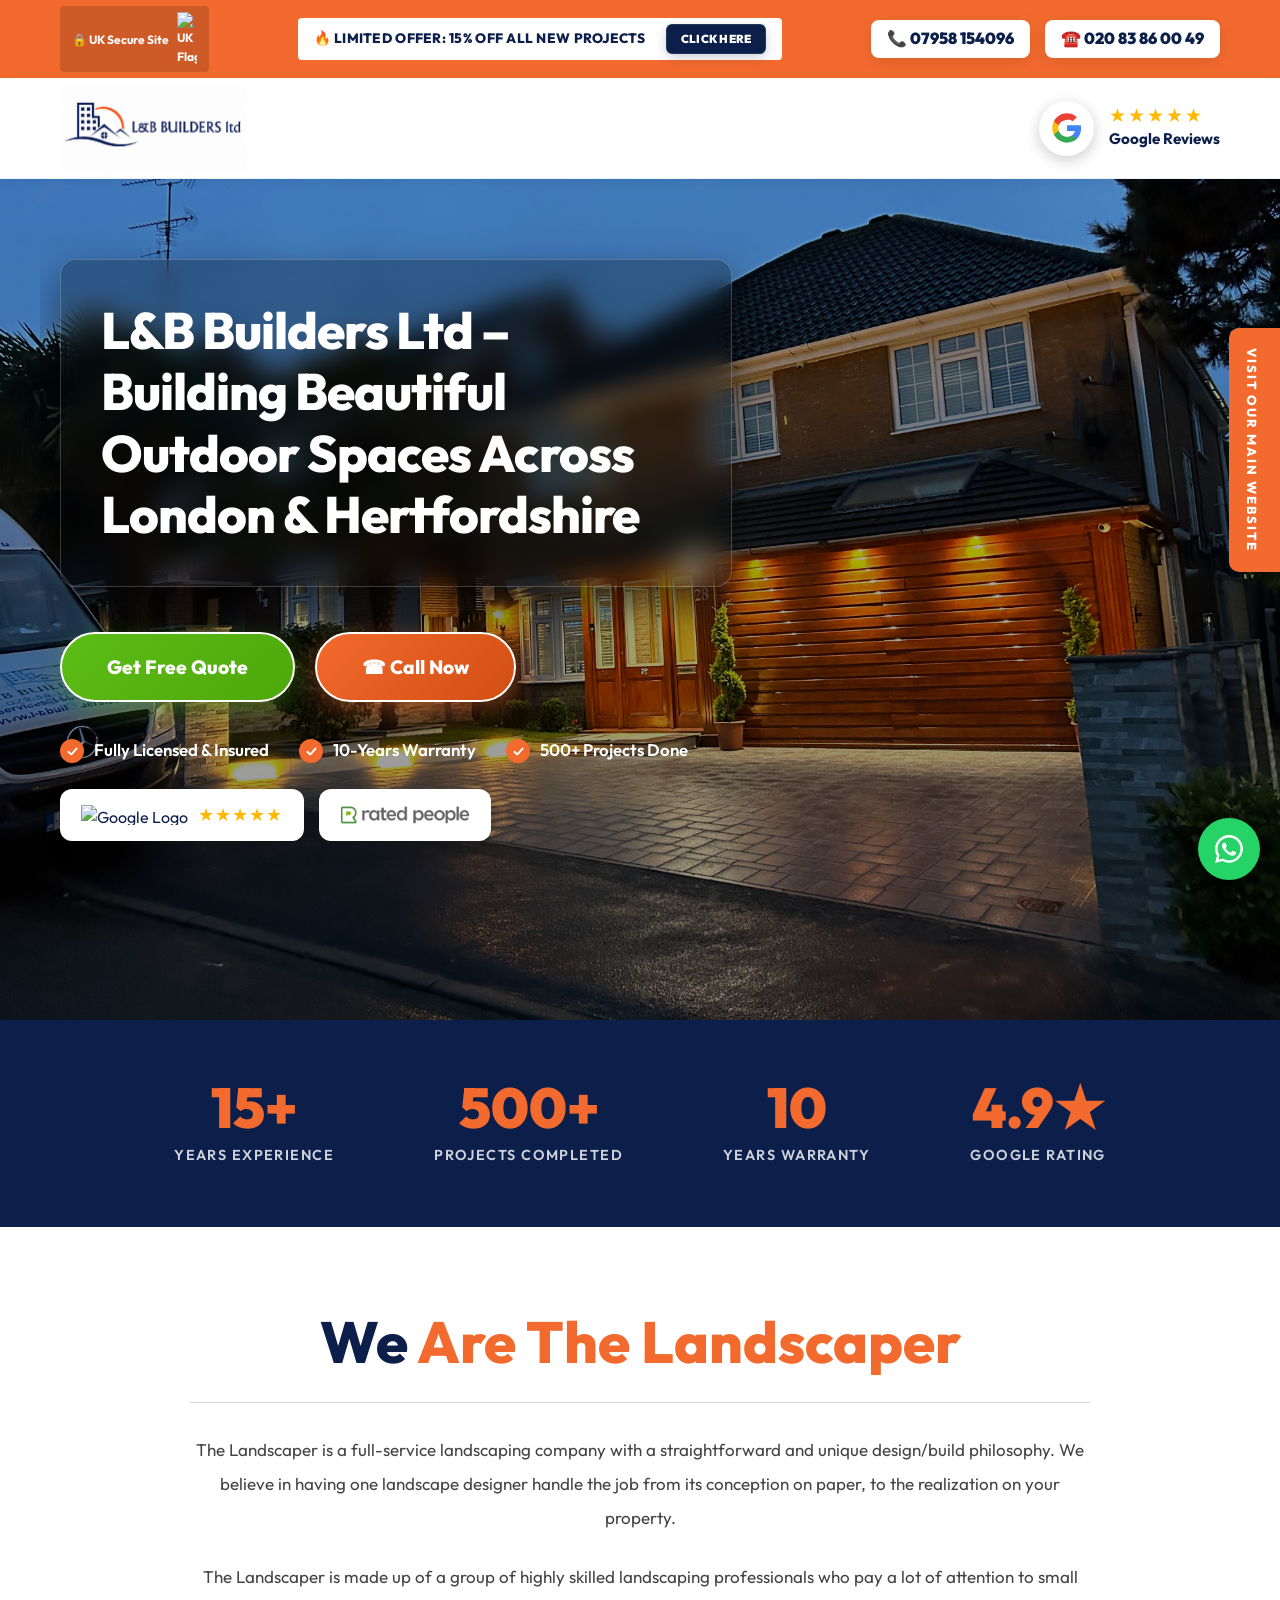
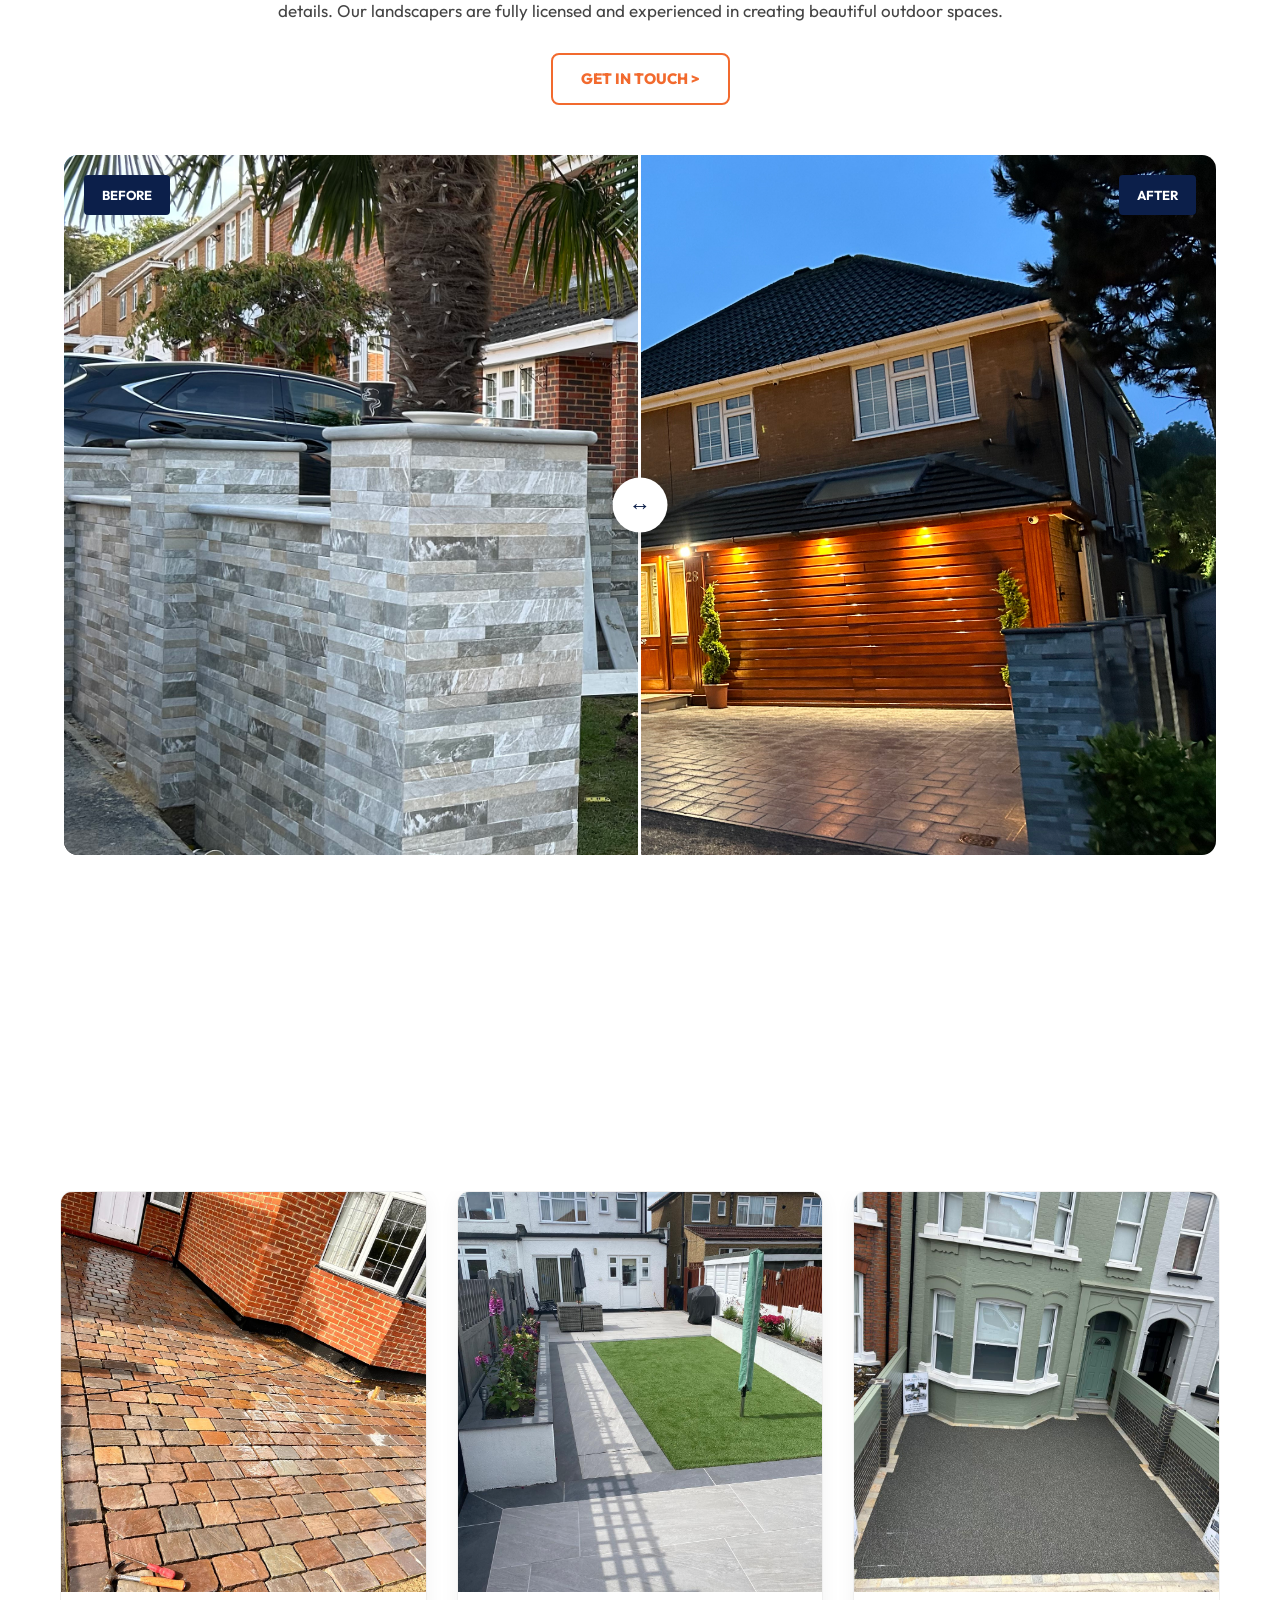
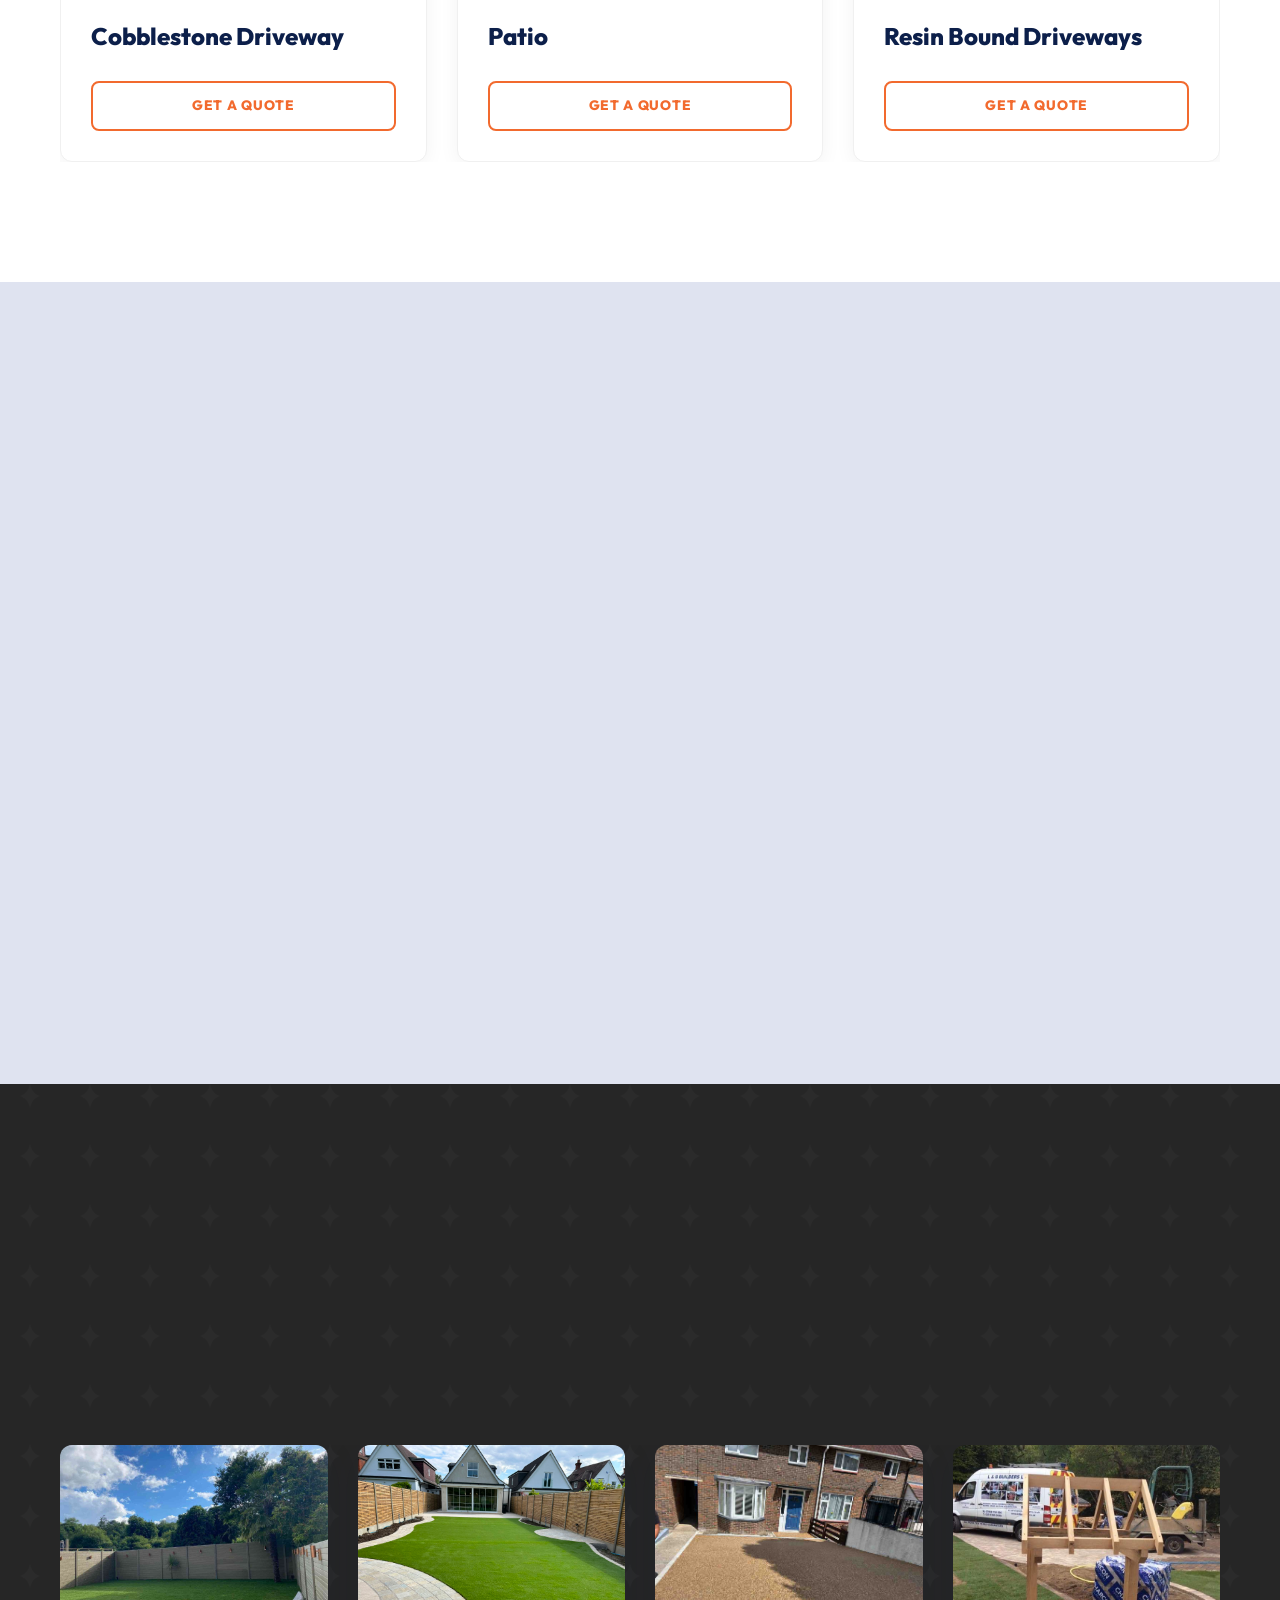
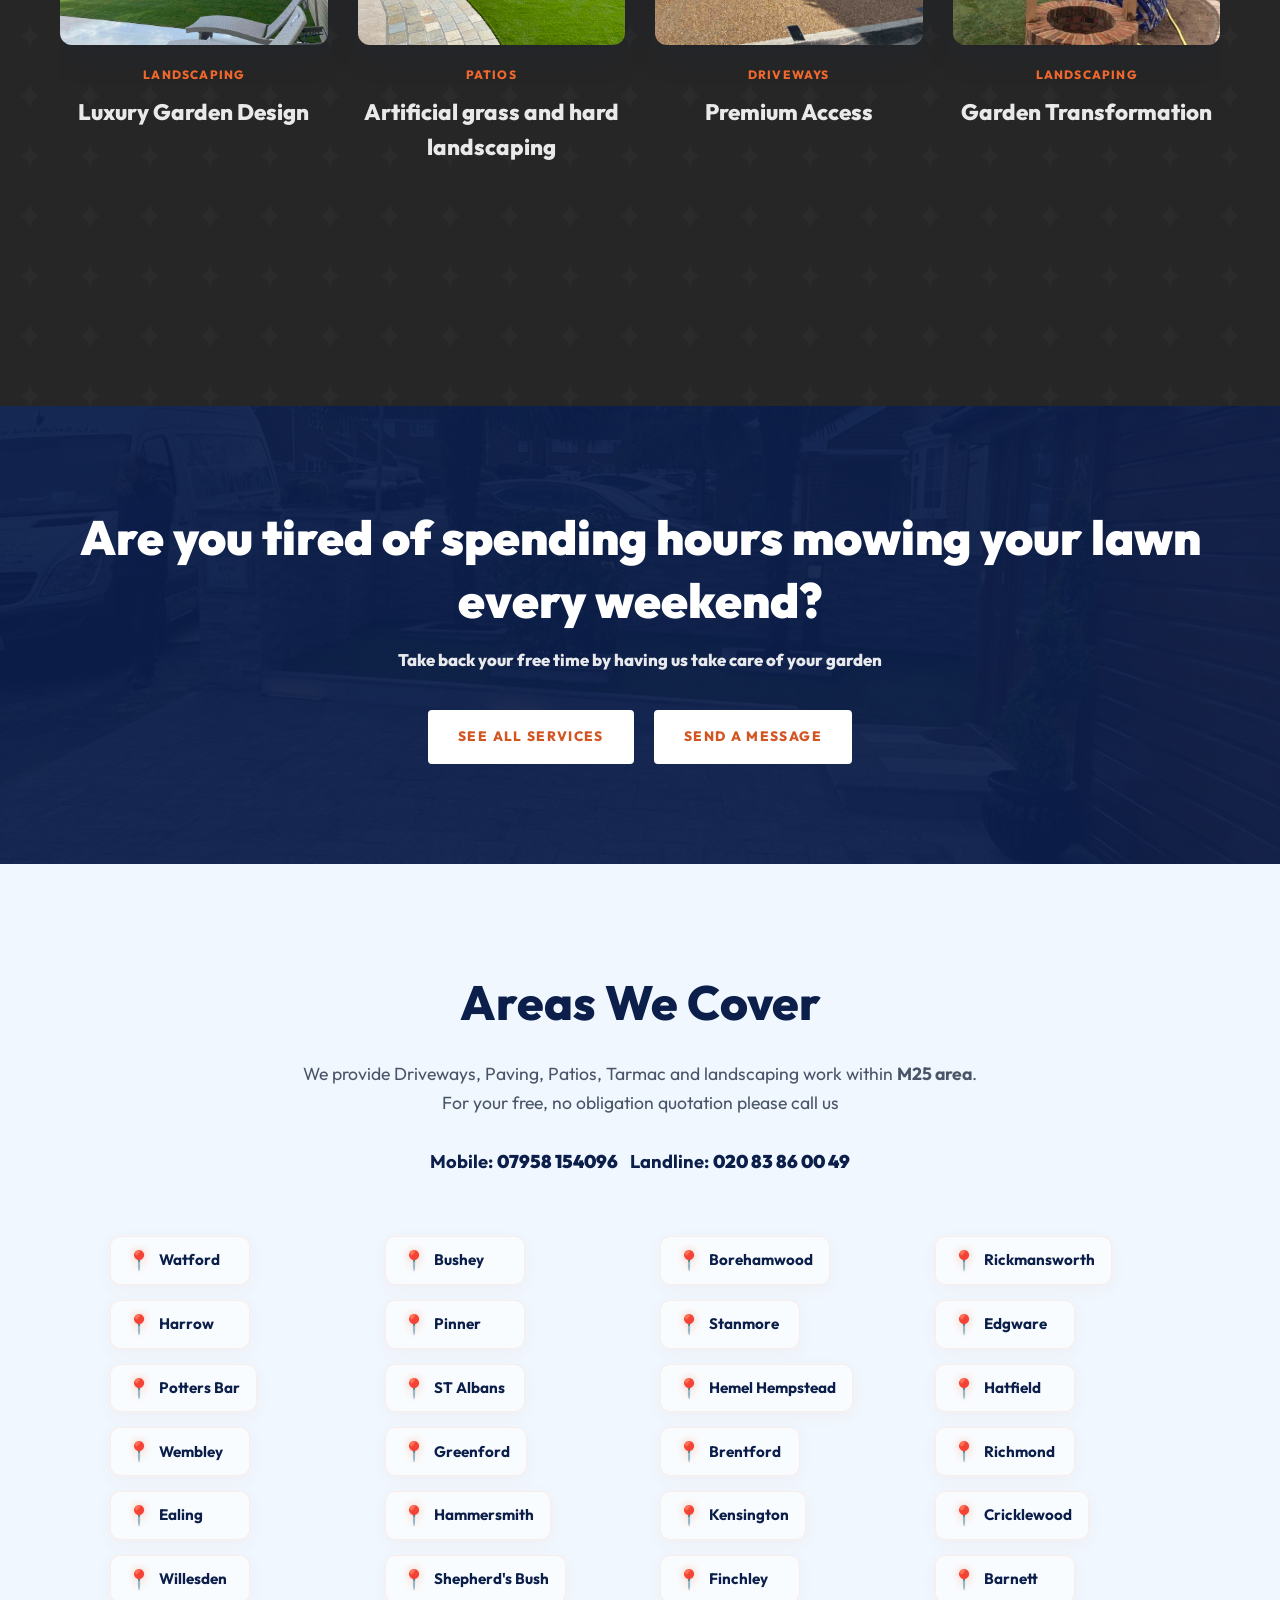
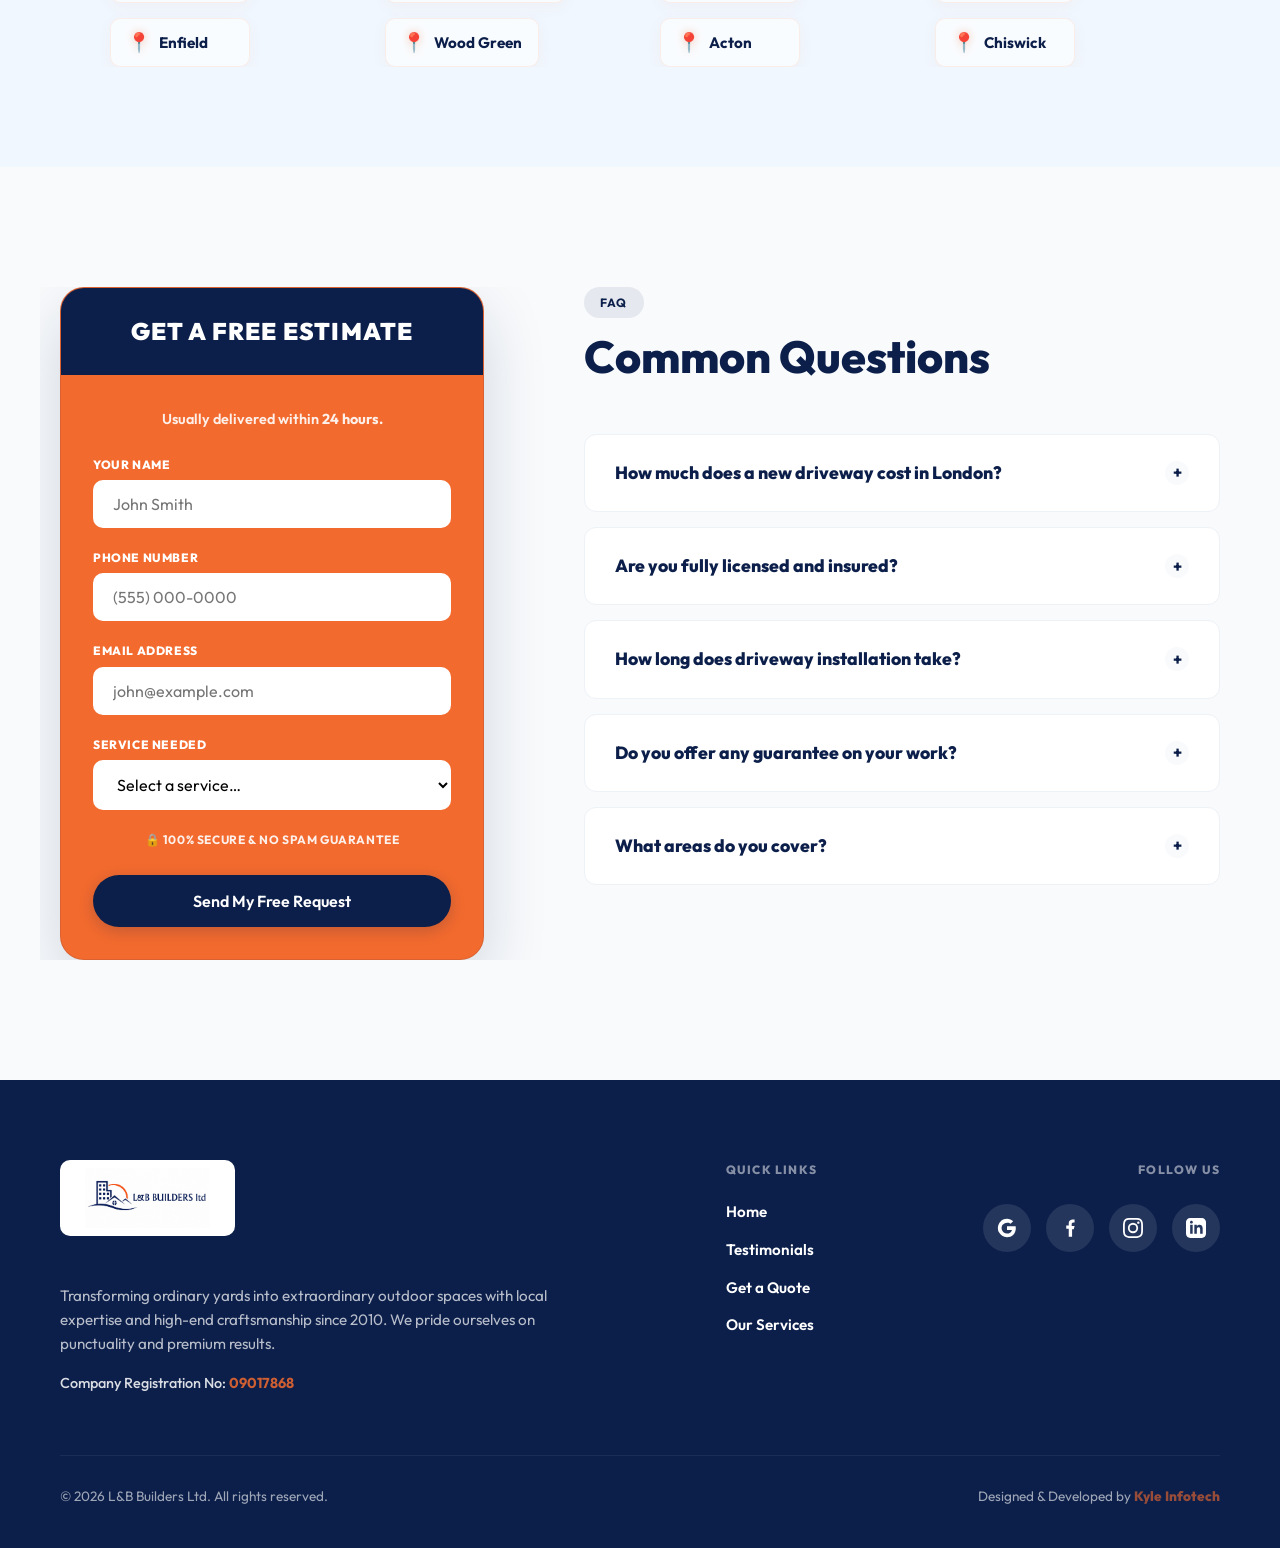
==== commit 74519c07: "change sbnner" ====
--- a/index.html
+++ b/index.html
@@ -99,7 +99,7 @@
                 <!-- Left: Text Box and CTA -->
                 <div class="hero-left-v5 reveal">
                     <div class="hero-text-box-v5">
-                        <h1>Surrey's most trusted Landscaping, Driveway and Patio Specialist</h1>
+                        <h1>L&B Builders Ltd – Building Beautiful Outdoor Spaces Across London & Hertfordshire</h1>
                     </div>
                     
                     <div class="hero-action-v5">
@@ -135,10 +135,6 @@
                     </div>
                 </div>
 
-                <!-- Right: Smiling Man Image -->
-                <div class="hero-right-v5 reveal">
-                    <img src="assets/images/manimagewith.png" alt="L&B Landscaping Professional" class="hero-man-img-v5">
-                </div>
             </div>
         </div>
     </section>
@@ -474,14 +470,14 @@
                         <h3 class="gallery-v3-title">Luxury Garden Design</h3>
                     </div>
                     <!-- Project 2 -->
-                    <div class="gallery-v3-card reveal" onclick="openLightbox('assets/images/pato5.jpeg')">
+                    <div class="gallery-v3-card reveal" onclick="openLightbox('assets/images/artificialgrace.jfif')">
                         <div class="gallery-v3-img-wrap">
-                            <img src="assets/images/pato5.jpeg" alt="Modern Patio Renovation Project"
+                            <img src="assets/images/artificialgrace.jfif" alt="Modern Patio Renovation Project"
                                 class="gallery-v3-img">
                             <div class="gallery-overlay">🔍</div>
                         </div>
                         <span class="gallery-v3-tag">Patios</span>
-                        <h3 class="gallery-v3-title">Modern Renovation</h3>
+                        <h3 class="gallery-v3-title">Artificial grass and hard landscaping</h3>
                     </div>
                     <!-- Project 3 -->
                     <div class="gallery-v3-card reveal" onclick="openLightbox('assets/images/driveaways5.jpeg')">
@@ -544,9 +540,9 @@
                         <h3 class="gallery-v3-title">Terrace Design</h3>
                     </div>
                     <!-- Project 9 -->
-                    <div class="gallery-v3-card reveal" onclick="openLightbox('assets/images/driveaways7.jpeg')">
+                    <div class="gallery-v3-card reveal" onclick="openLightbox('assets/images/blockpavingimagenew.jpeg')">
                         <div class="gallery-v3-img-wrap">
-                            <img src="assets/images/driveaways7.jpeg" alt="Block Paving Driveway Project"
+                            <img src="assets/images/blockpavingimagenew.jpeg" alt="Block Paving Driveway Project"
                                 class="gallery-v3-img">
                             <div class="gallery-overlay">🔍</div>
                         </div>
@@ -574,14 +570,13 @@
                         <h3 class="gallery-v3-title">Porcelain Finish</h3>
                     </div>
                     <!-- Project 12 -->
-                    <div class="gallery-v3-card reveal" onclick="openLightbox('assets/images/driveaways8.jpeg')">
+                    <div class="gallery-v3-card reveal" onclick="openLightbox('assets/images/frontdoor.jpeg')">
                         <div class="gallery-v3-img-wrap">
-                            <img src="assets/images/driveaways8.jpeg" alt="Tarmac Driveway Solution Project"
+                            <img src="assets/images/frontdoor.jpeg" alt="Tarmac Driveway Solution Project"
                                 class="gallery-v3-img">
                             <div class="gallery-overlay">🔍</div>
                         </div>
-                        <span class="gallery-v3-tag">Driveways</span>
-                        <h3 class="gallery-v3-title">Tarmac Solution</h3>
+                        <h3 class="gallery-v3-title">Front Door Step</h3>
                     </div>
                 </div>
             </div>
@@ -926,6 +921,9 @@
                     </a>
                     <p>Transforming ordinary yards into extraordinary outdoor spaces with local expertise and high-end
                         craftsmanship since 2010. We pride ourselves on punctuality and premium results.</p>
+                    <div style="font-size: 0.9rem; opacity: 0.85; margin-top: 15px; font-weight: 500; color: #fff;">
+                        Company Registration No: <span style="color: var(--secondary); font-weight: 700;">09017868</span>
+                    </div>
                 </div>
 
                 <!-- Middle: Quick Links -->
@@ -1056,17 +1054,17 @@
         let currentImgIndex = 0;
         const galleryImages = [
             'assets/images/landscaping5.jpeg',
-            'assets/images/pato5.jpeg',
+            'assets/images/artificialgrace.jfif',
             'assets/images/driveaways5.jpeg',
             'assets/images/landscaping6.jpeg',
             'assets/images/patio6.jpeg',
             'assets/images/driveaways6.jpeg',
             'assets/images/landscaping7.jpeg',
             'assets/images/patio7.jpeg',
-            'assets/images/driveaways7.jpeg',
+            'assets/images/blockpavingimagenew.jpeg',
             'assets/images/landscaping8.jpeg',
             'assets/images/patio8.jpeg',
-            'assets/images/driveaways8.jpeg'
+            'assets/images/frontdoor.jpeg'
         ];
 
         function openLightbox(src) {
--- a/assets/style.css
+++ b/assets/style.css
@@ -476,7 +476,7 @@
         ════════════════════════════════ */
      #hero {
          min-height: 100vh;
-        padding: 137px 0 1px;
+        padding: 180px 0 100px 0;
          display: flex;
          align-items: center;
          background: linear-gradient(rgba(0, 0, 0, 0.2), rgba(0, 0, 0, 0.45)), url('images/Work Completed 4.jpeg') center/cover no-repeat;
@@ -775,7 +775,7 @@
         ════════════════════════════════ */
      #hero {
          min-height: 100vh;
-        padding: 137px 0 1px;
+        padding: 180px 0 100px 0;
          display: flex;
          align-items: center;
          background: linear-gradient(rgba(0, 0, 0, 0.2), rgba(0, 0, 0, 0.45)), url('images/Work Completed 4.jpeg') center/cover no-repeat;
@@ -1060,6 +1060,7 @@
              height: 48px;
          }
      }
+        .btn-orange-pill {
          transition: all 0.3s cubic-bezier(0.175, 0.885, 0.32, 1.275);
          border: 2px solid #fff;
          text-transform: capitalize;
@@ -3481,3 +3482,18 @@
              padding: 180px 0 60px;
          }
      }
+
+
+/* ─── RESPONSIVE HERO PADDING OVERRIDES (ADDITIONAL SPACING) ─── */
+@media (max-width: 991px) {
+    #hero {
+        padding: 150px 0 80px 0 !important;
+        min-height: auto !important;
+    }
+}
+@media (max-width: 480px) {
+    #hero {
+        padding: 130px 0 60px 0 !important;
+        min-height: auto !important;
+    }
+}
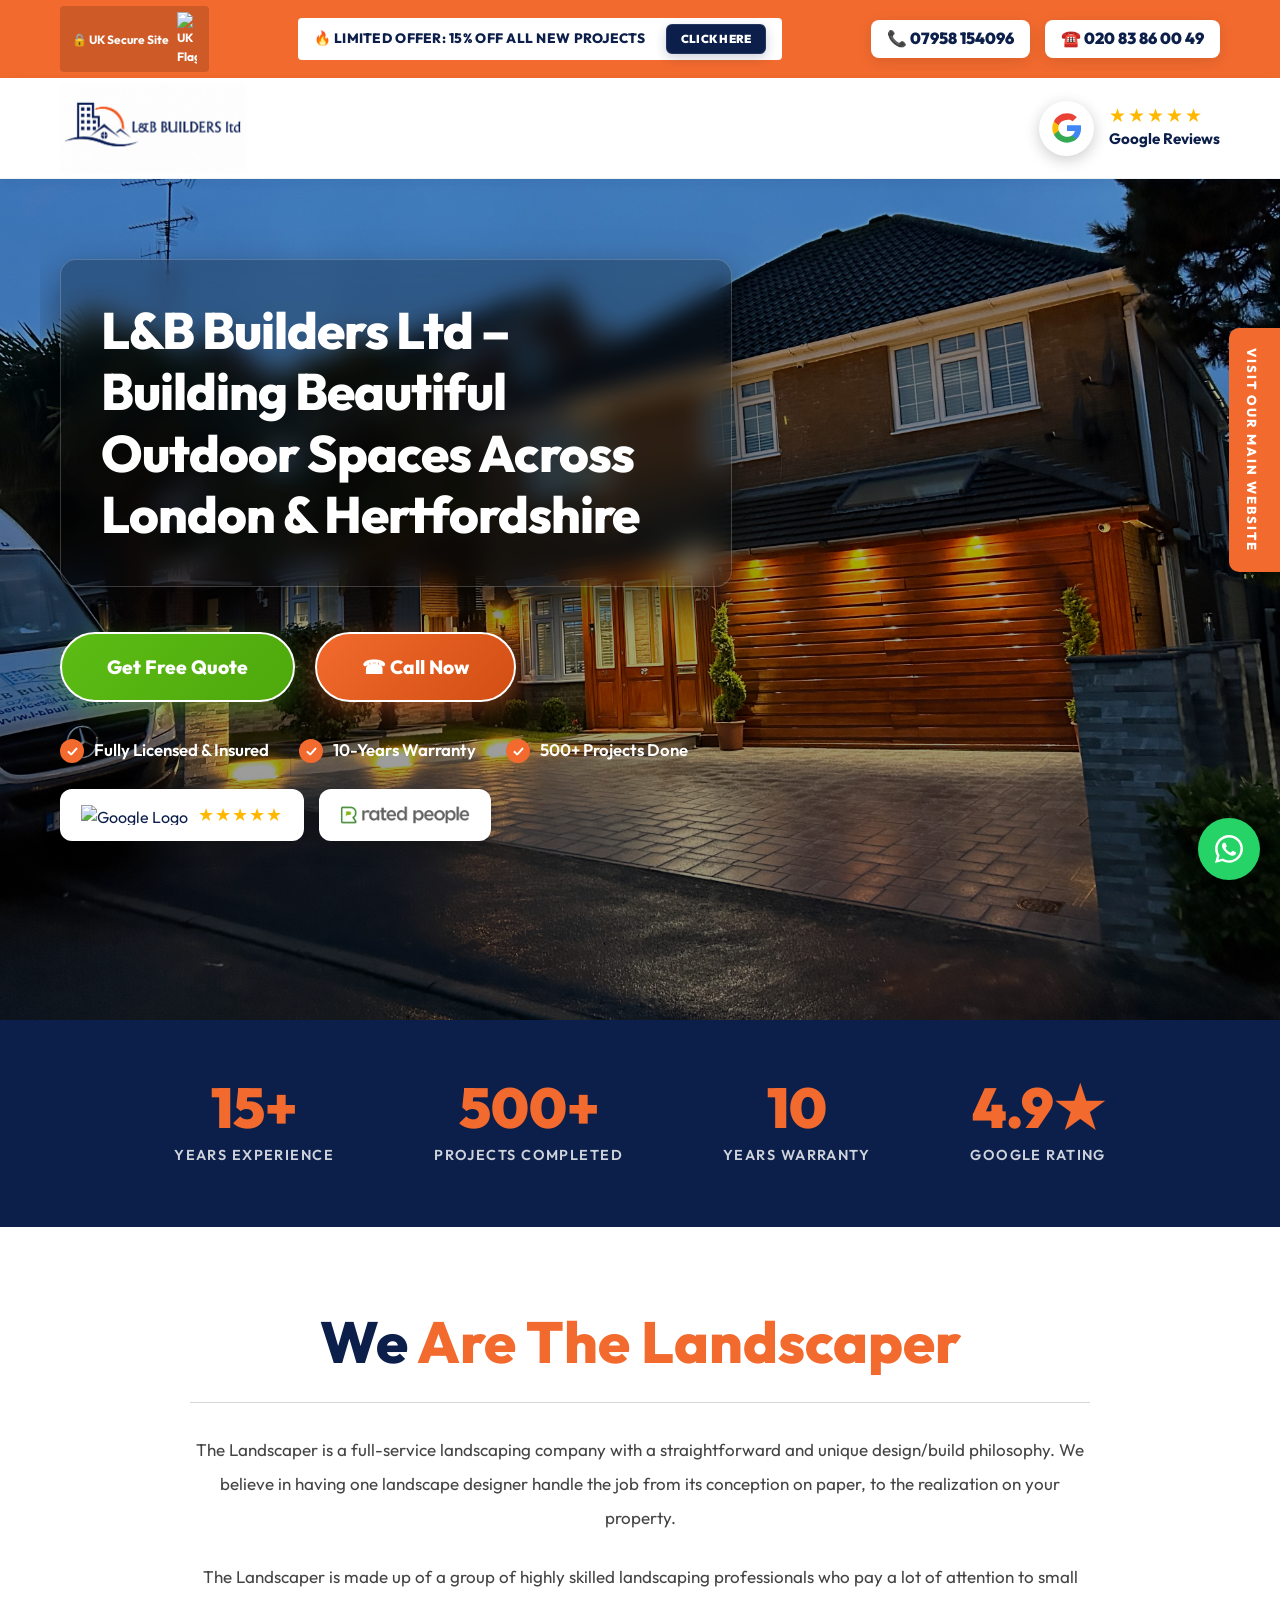
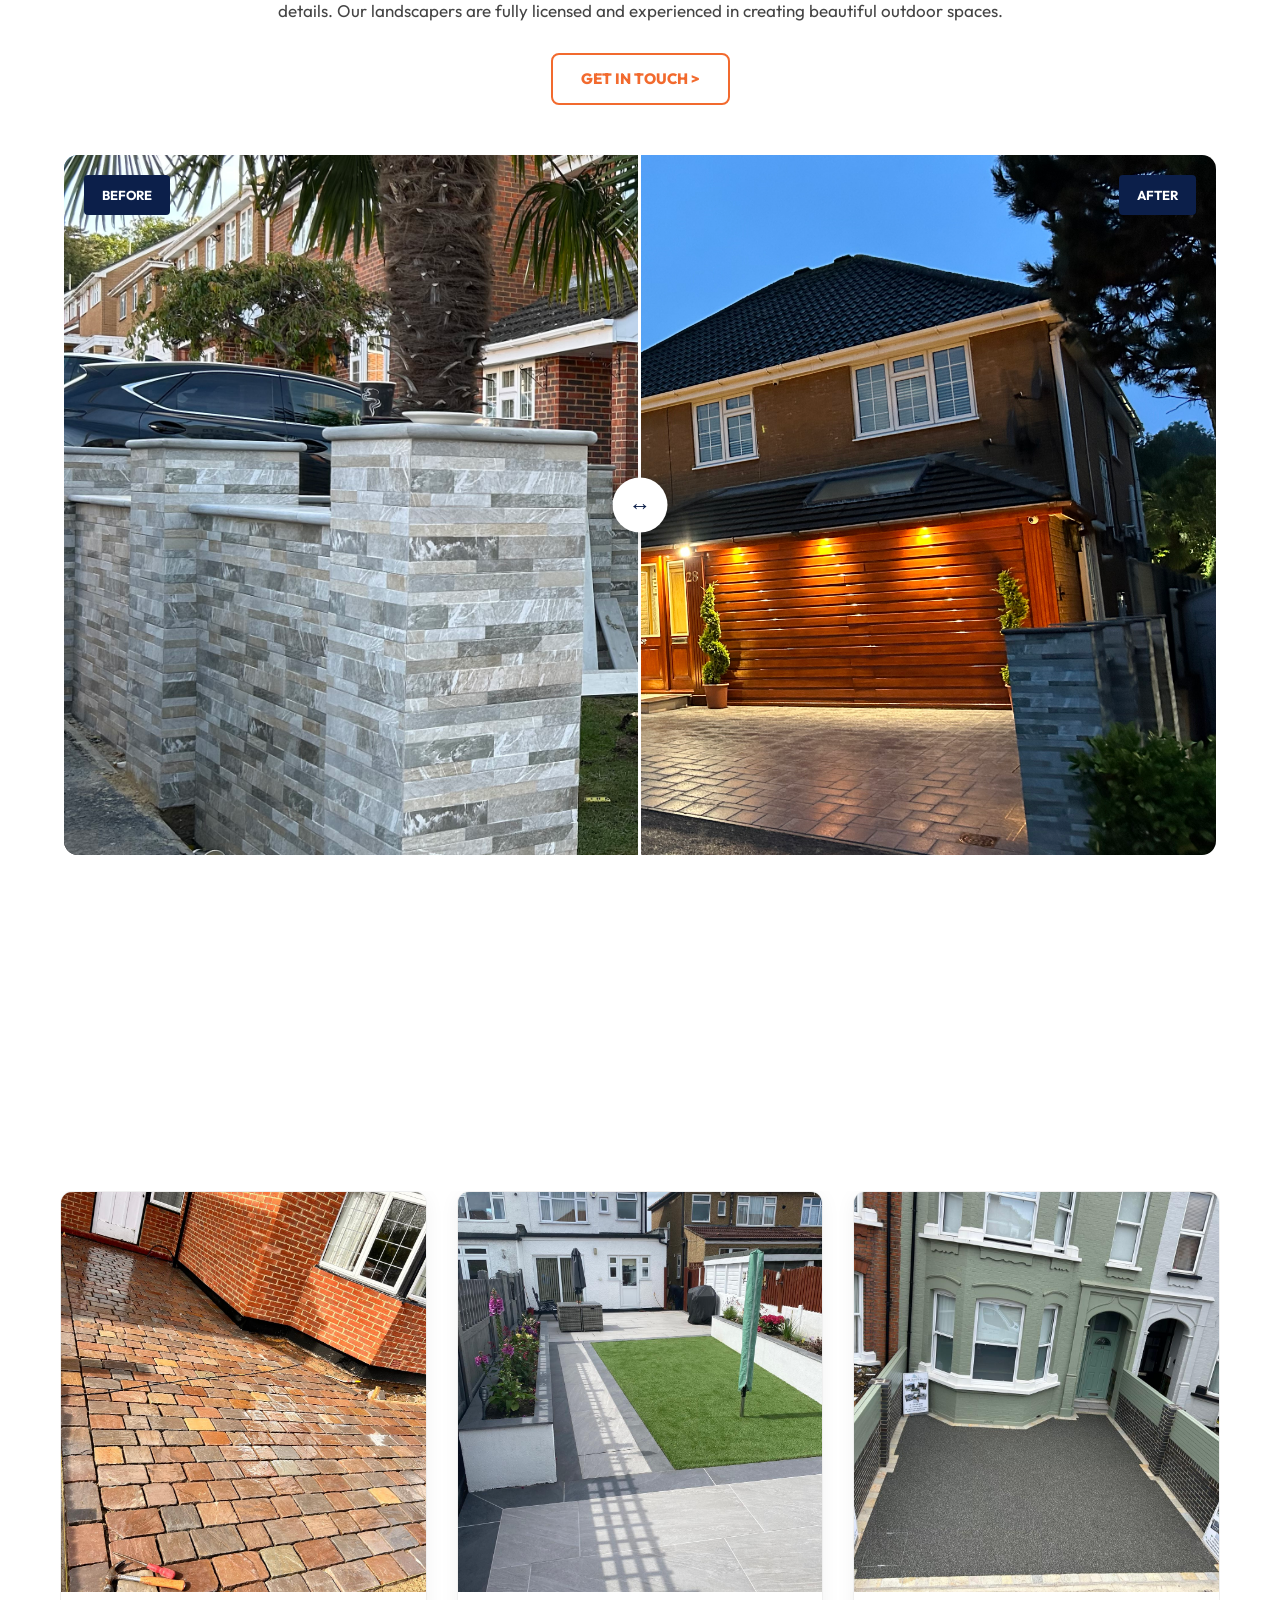
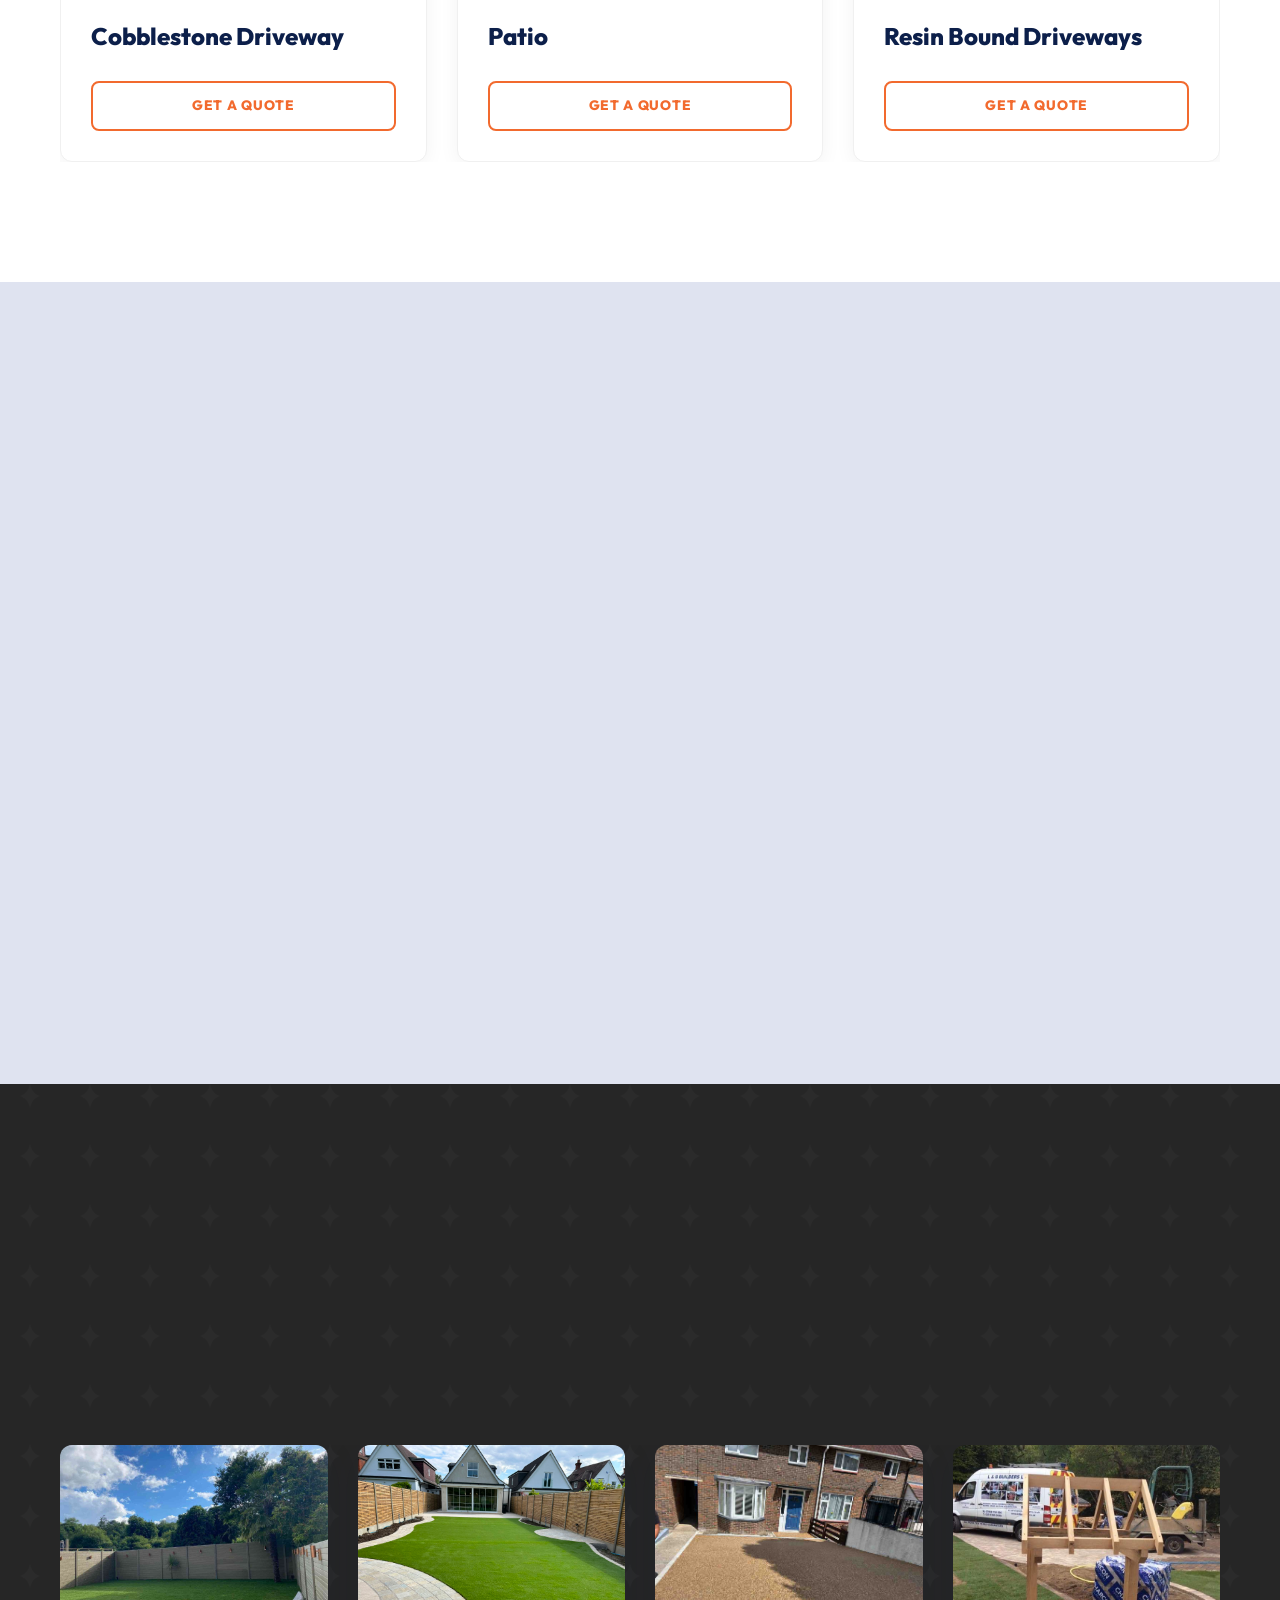
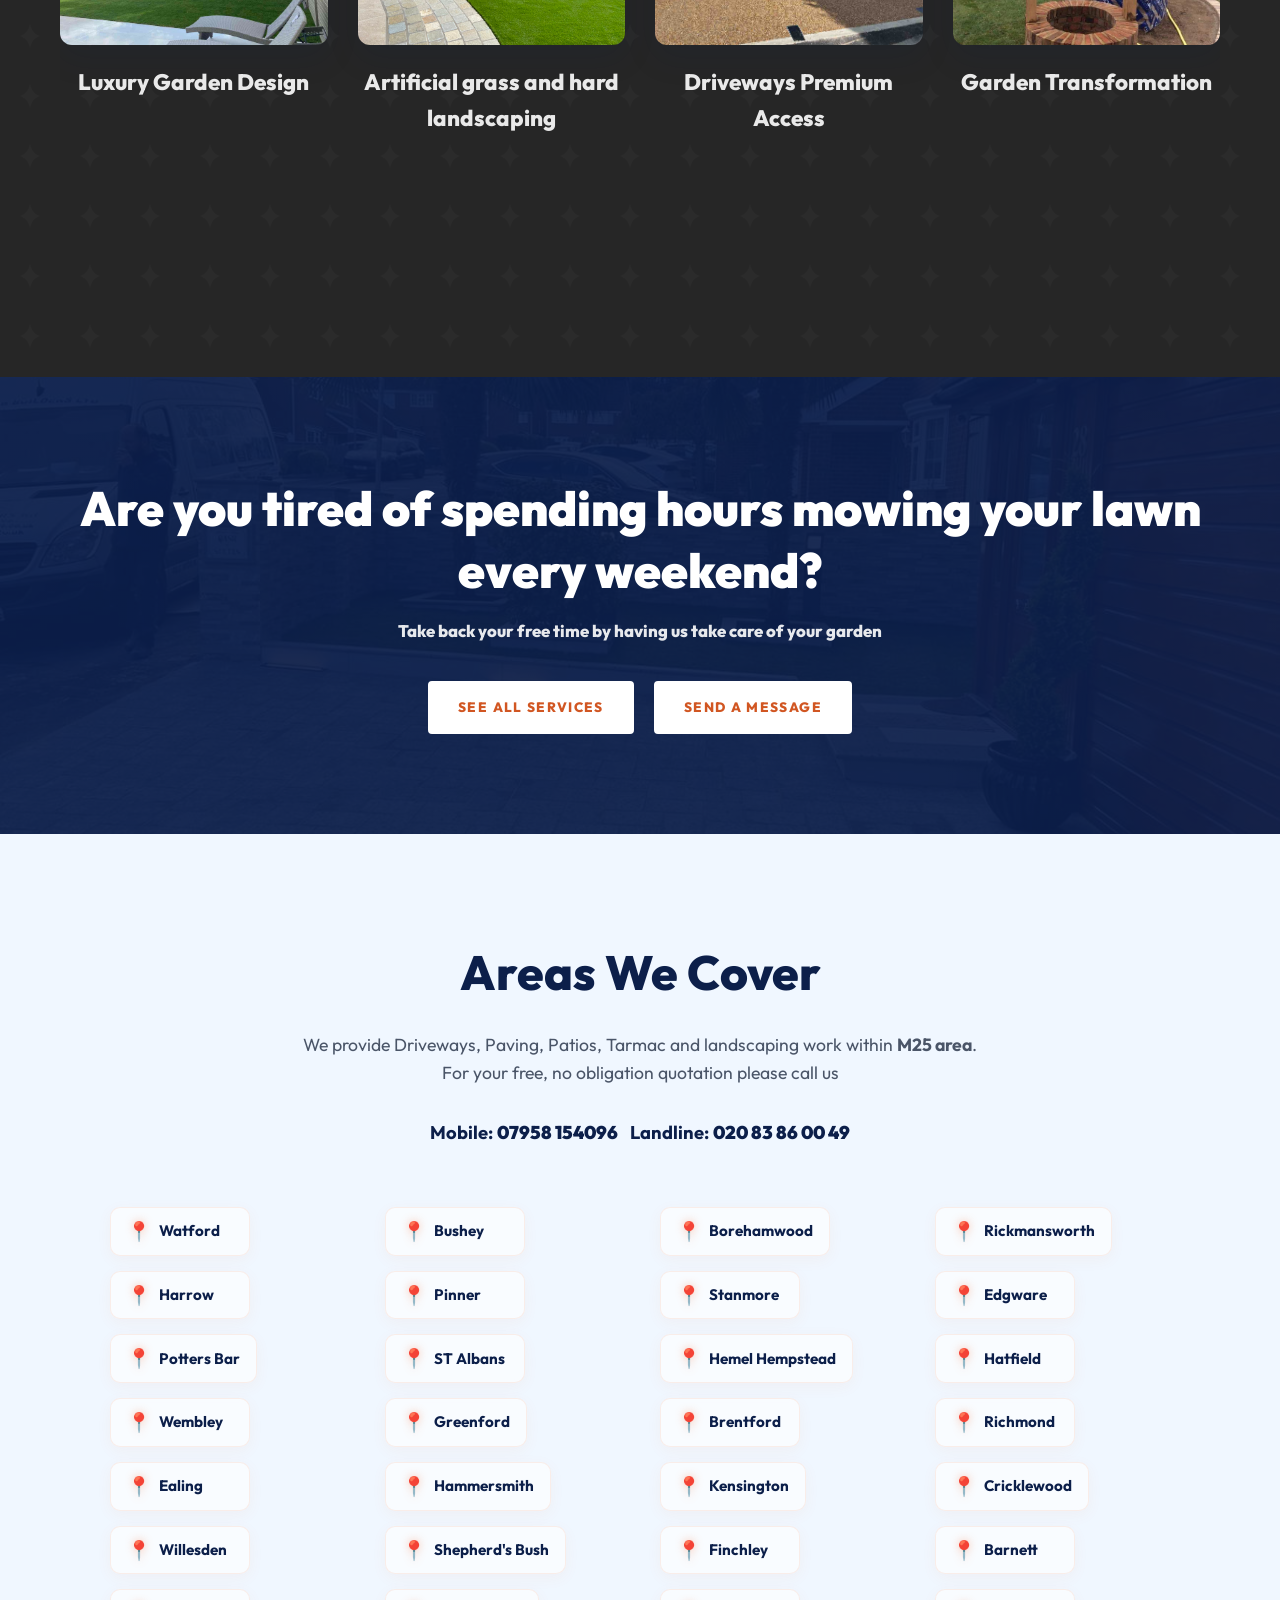
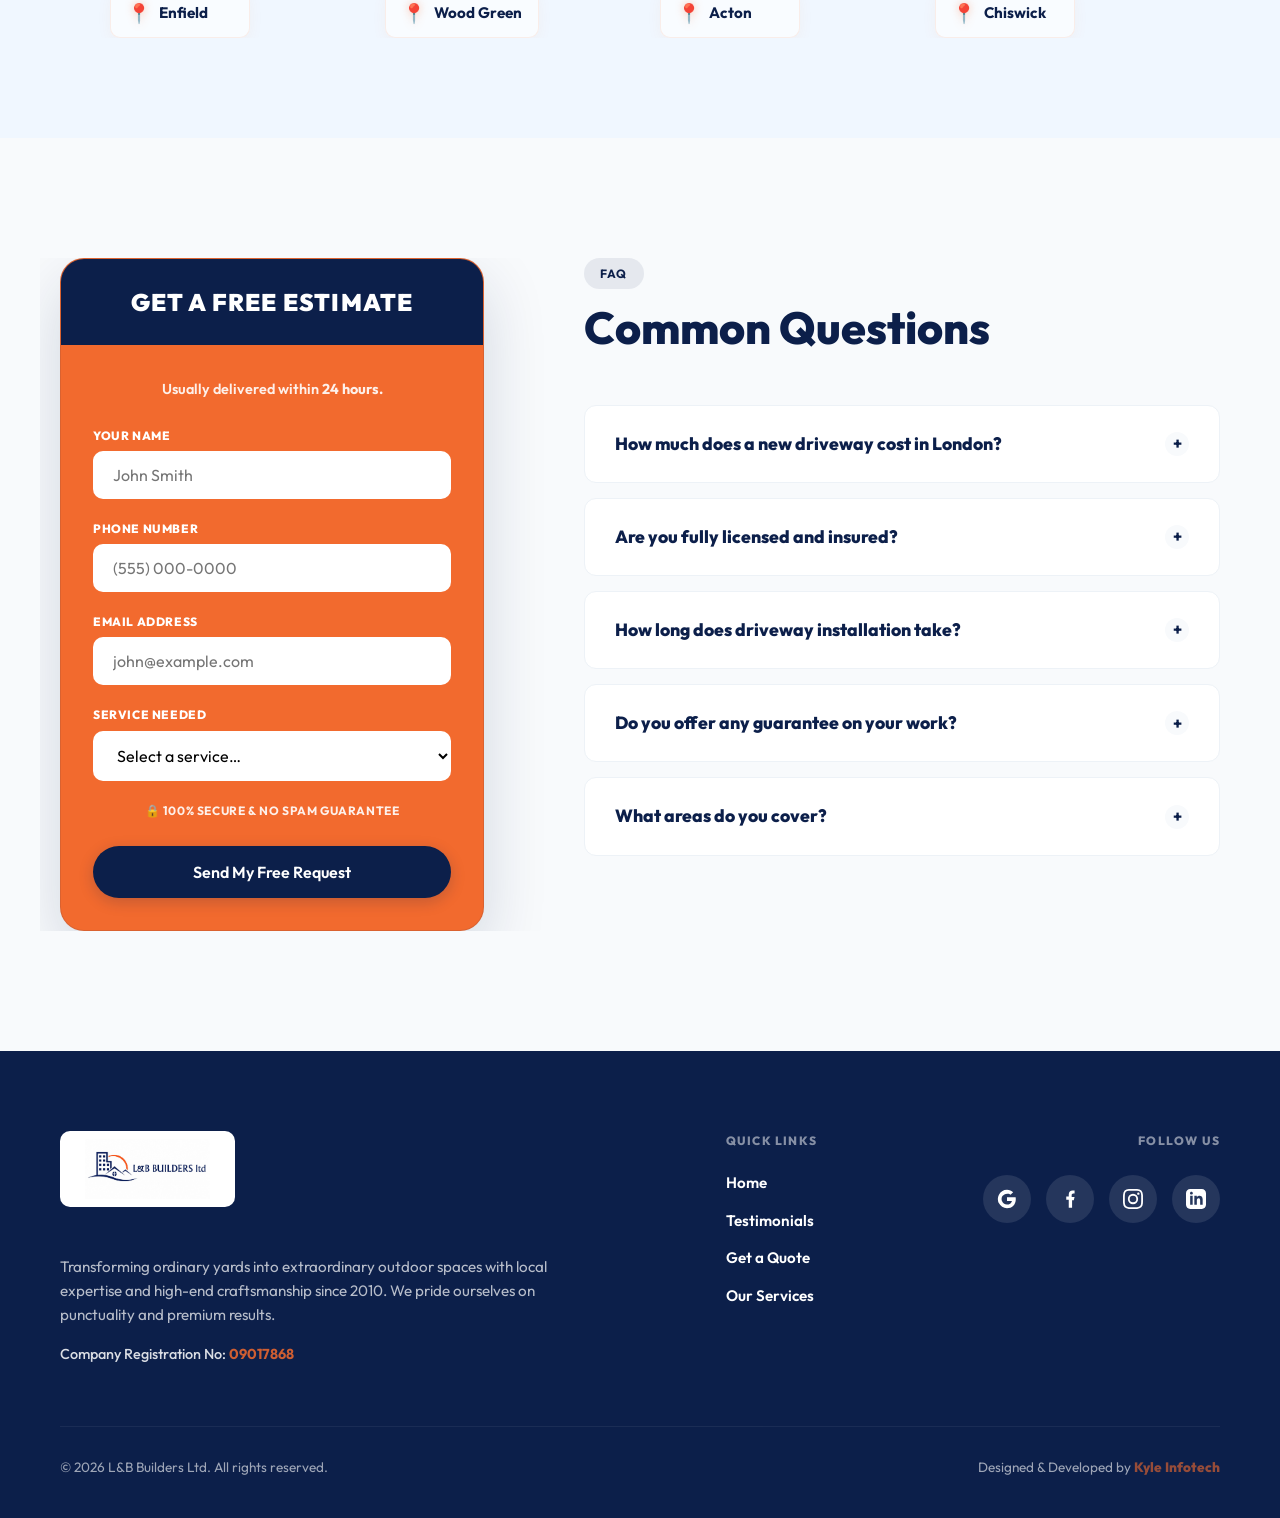
==== commit 058fbea5: "change sbnner" ====
--- a/index.html
+++ b/index.html
@@ -466,7 +466,6 @@
                                 class="gallery-v3-img">
                             <div class="gallery-overlay">🔍</div>
                         </div>
-                        <span class="gallery-v3-tag">Landscaping</span>
                         <h3 class="gallery-v3-title">Luxury Garden Design</h3>
                     </div>
                     <!-- Project 2 -->
@@ -476,7 +475,6 @@
                                 class="gallery-v3-img">
                             <div class="gallery-overlay">🔍</div>
                         </div>
-                        <span class="gallery-v3-tag">Patios</span>
                         <h3 class="gallery-v3-title">Artificial grass and hard landscaping</h3>
                     </div>
                     <!-- Project 3 -->
@@ -486,8 +484,7 @@
                                 class="gallery-v3-img">
                             <div class="gallery-overlay">🔍</div>
                         </div>
-                        <span class="gallery-v3-tag">Driveways</span>
-                        <h3 class="gallery-v3-title">Premium Access</h3>
+                        <h3 class="gallery-v3-title"> Driveways Premium Access</h3>
                     </div>
                     <!-- Project 4 -->
                     <div class="gallery-v3-card reveal" onclick="openLightbox('assets/images/landscaping6.jpeg')">
@@ -496,7 +493,6 @@
                                 class="gallery-v3-img">
                             <div class="gallery-overlay">🔍</div>
                         </div>
-                        <span class="gallery-v3-tag">Landscaping</span>
                         <h3 class="gallery-v3-title">Garden Transformation</h3>
                     </div>
                     <!-- Project 5 -->
@@ -506,8 +502,7 @@
                                 class="gallery-v3-img">
                             <div class="gallery-overlay">🔍</div>
                         </div>
-                        <span class="gallery-v3-tag">Patios</span>
-                        <h3 class="gallery-v3-title">Outdoor Seating</h3>
+                        <h3 class="gallery-v3-title"> Patios Outdoor </h3>
                     </div>
                     <!-- Project 6 -->
                     <div class="gallery-v3-card reveal" onclick="openLightbox('assets/images/driveaways6.jpeg')">
@@ -516,8 +511,7 @@
                                 class="gallery-v3-img">
                             <div class="gallery-overlay">🔍</div>
                         </div>
-                        <span class="gallery-v3-tag">Driveways</span>
-                        <h3 class="gallery-v3-title">Resin Finish</h3>
+                        <h3 class="gallery-v3-title"> Driveways Resin Finish</h3>
                     </div>
                     <!-- Project 7 -->
                     <div class="gallery-v3-card reveal" onclick="openLightbox('assets/images/landscaping7.jpeg')">
@@ -526,7 +520,6 @@
                                 class="gallery-v3-img">
                             <div class="gallery-overlay">🔍</div>
                         </div>
-                        <span class="gallery-v3-tag">Landscaping</span>
                         <h3 class="gallery-v3-title">Lawn Refresh</h3>
                     </div>
                     <!-- Project 8 -->
@@ -536,7 +529,6 @@
                                 class="gallery-v3-img">
                             <div class="gallery-overlay">🔍</div>
                         </div>
-                        <span class="gallery-v3-tag">Patios</span>
                         <h3 class="gallery-v3-title">Terrace Design</h3>
                     </div>
                     <!-- Project 9 -->
@@ -546,7 +538,6 @@
                                 class="gallery-v3-img">
                             <div class="gallery-overlay">🔍</div>
                         </div>
-                        <span class="gallery-v3-tag">Driveways</span>
                         <h3 class="gallery-v3-title">Block Paving</h3>
                     </div>
                     <!-- Project 10 -->
@@ -556,7 +547,6 @@
                                 class="gallery-v3-img">
                             <div class="gallery-overlay">🔍</div>
                         </div>
-                        <span class="gallery-v3-tag">Landscaping</span>
                         <h3 class="gallery-v3-title">Seasonal Design</h3>
                     </div>
                     <!-- Project 11 -->
@@ -566,7 +556,6 @@
                                 class="gallery-v3-img">
                             <div class="gallery-overlay">🔍</div>
                         </div>
-                        <span class="gallery-v3-tag">Patios</span>
                         <h3 class="gallery-v3-title">Porcelain Finish</h3>
                     </div>
                     <!-- Project 12 -->
